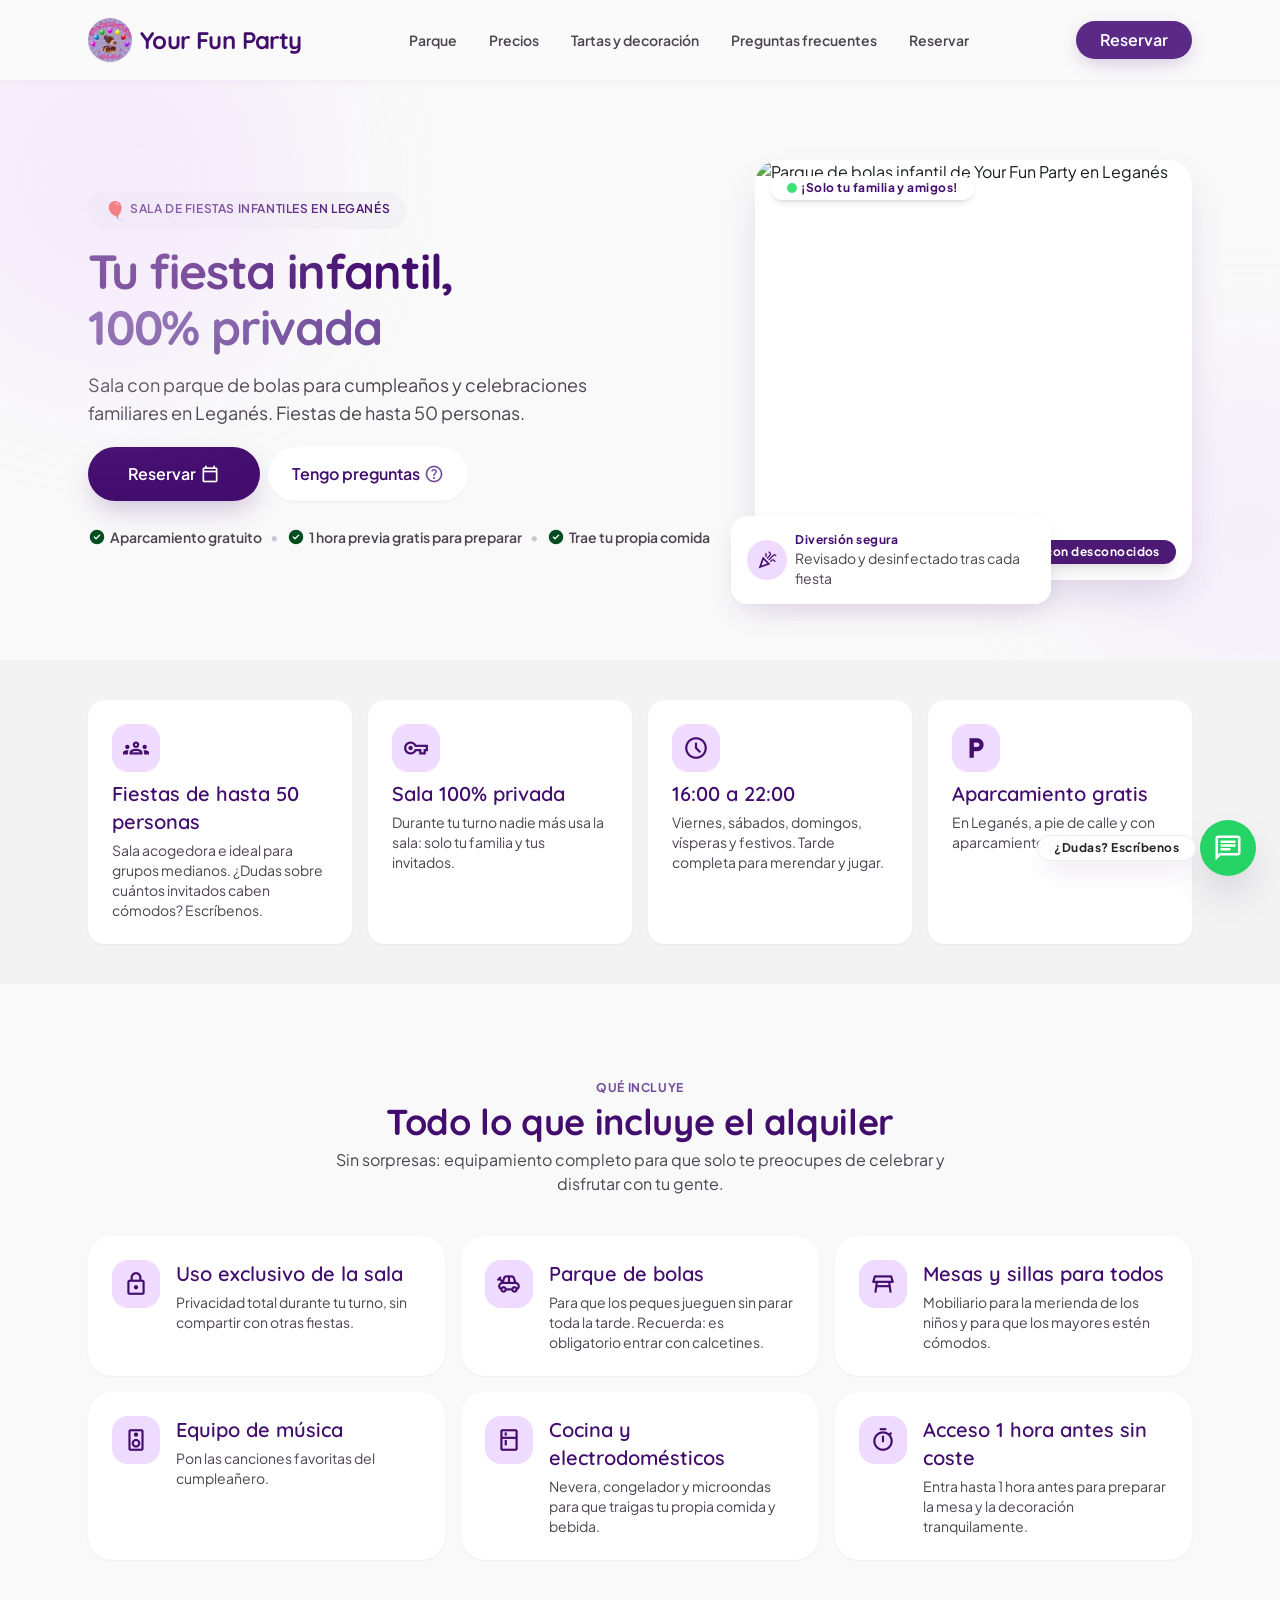
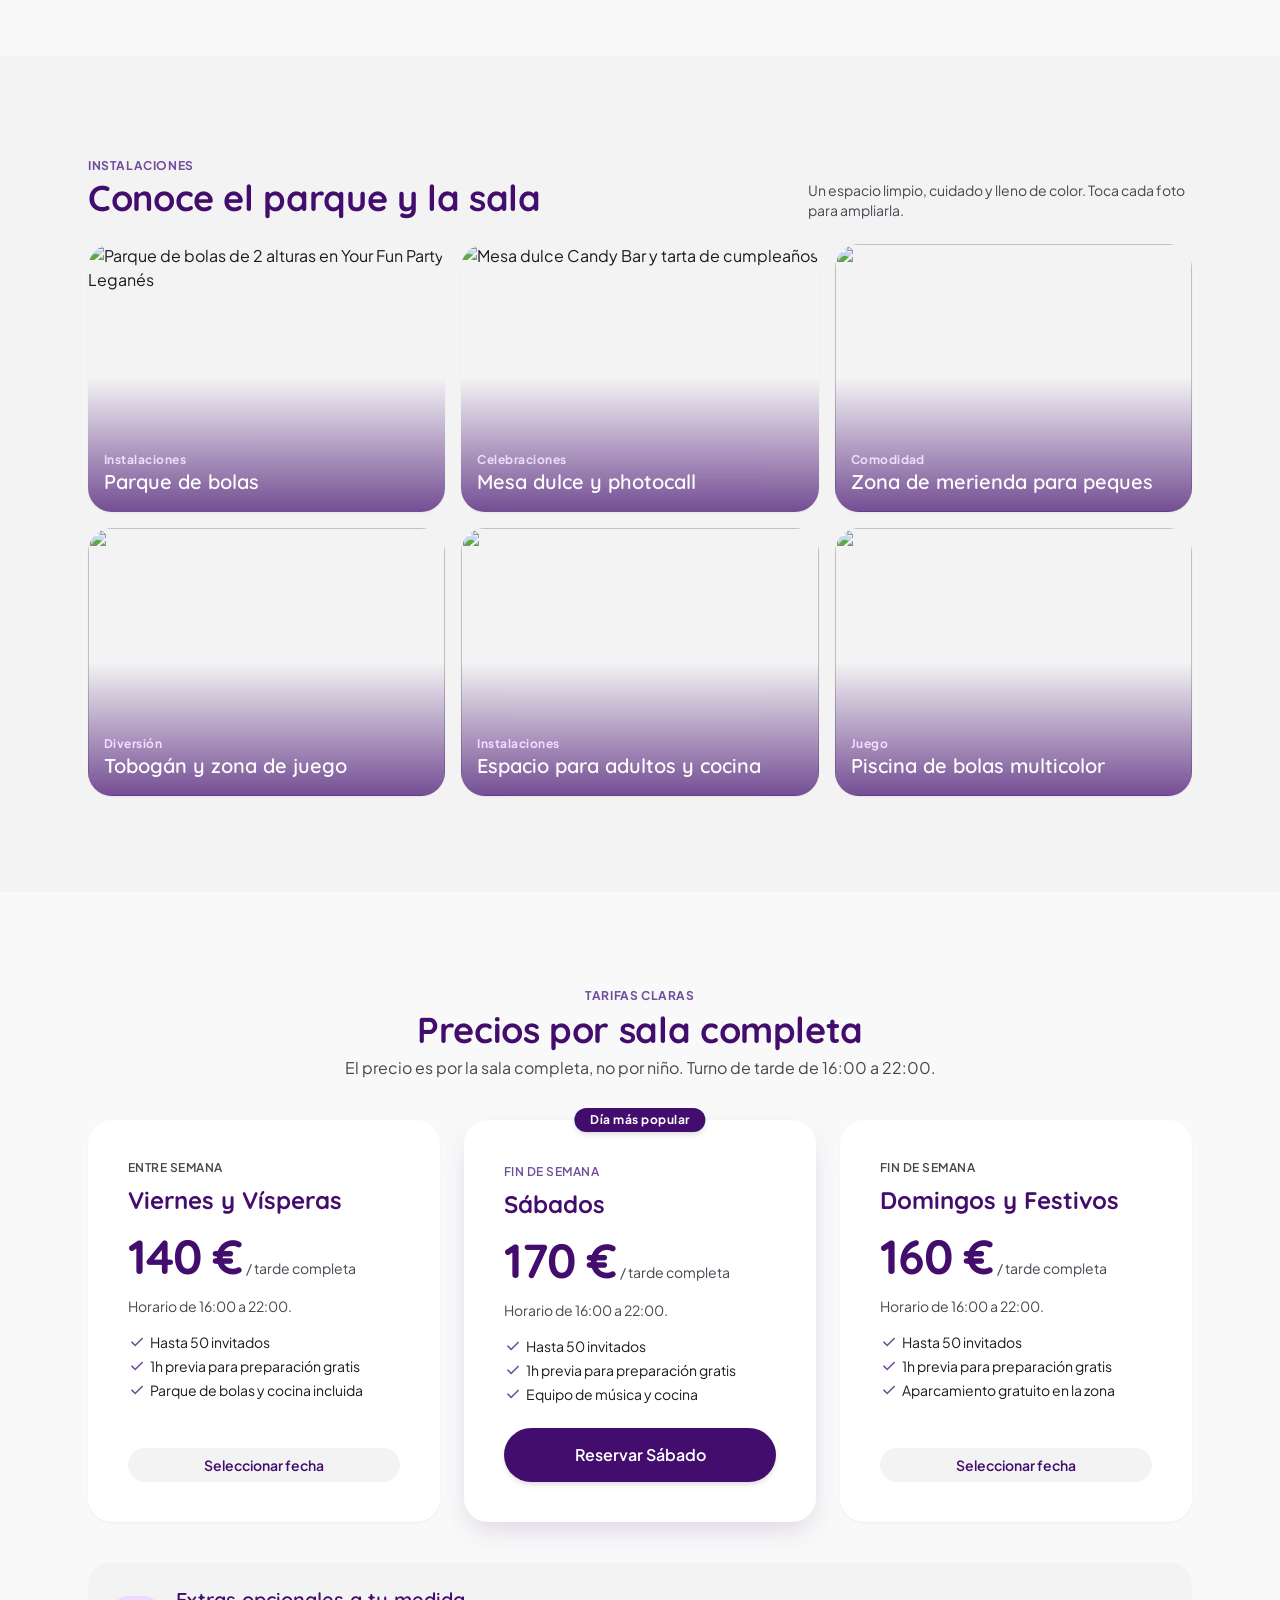
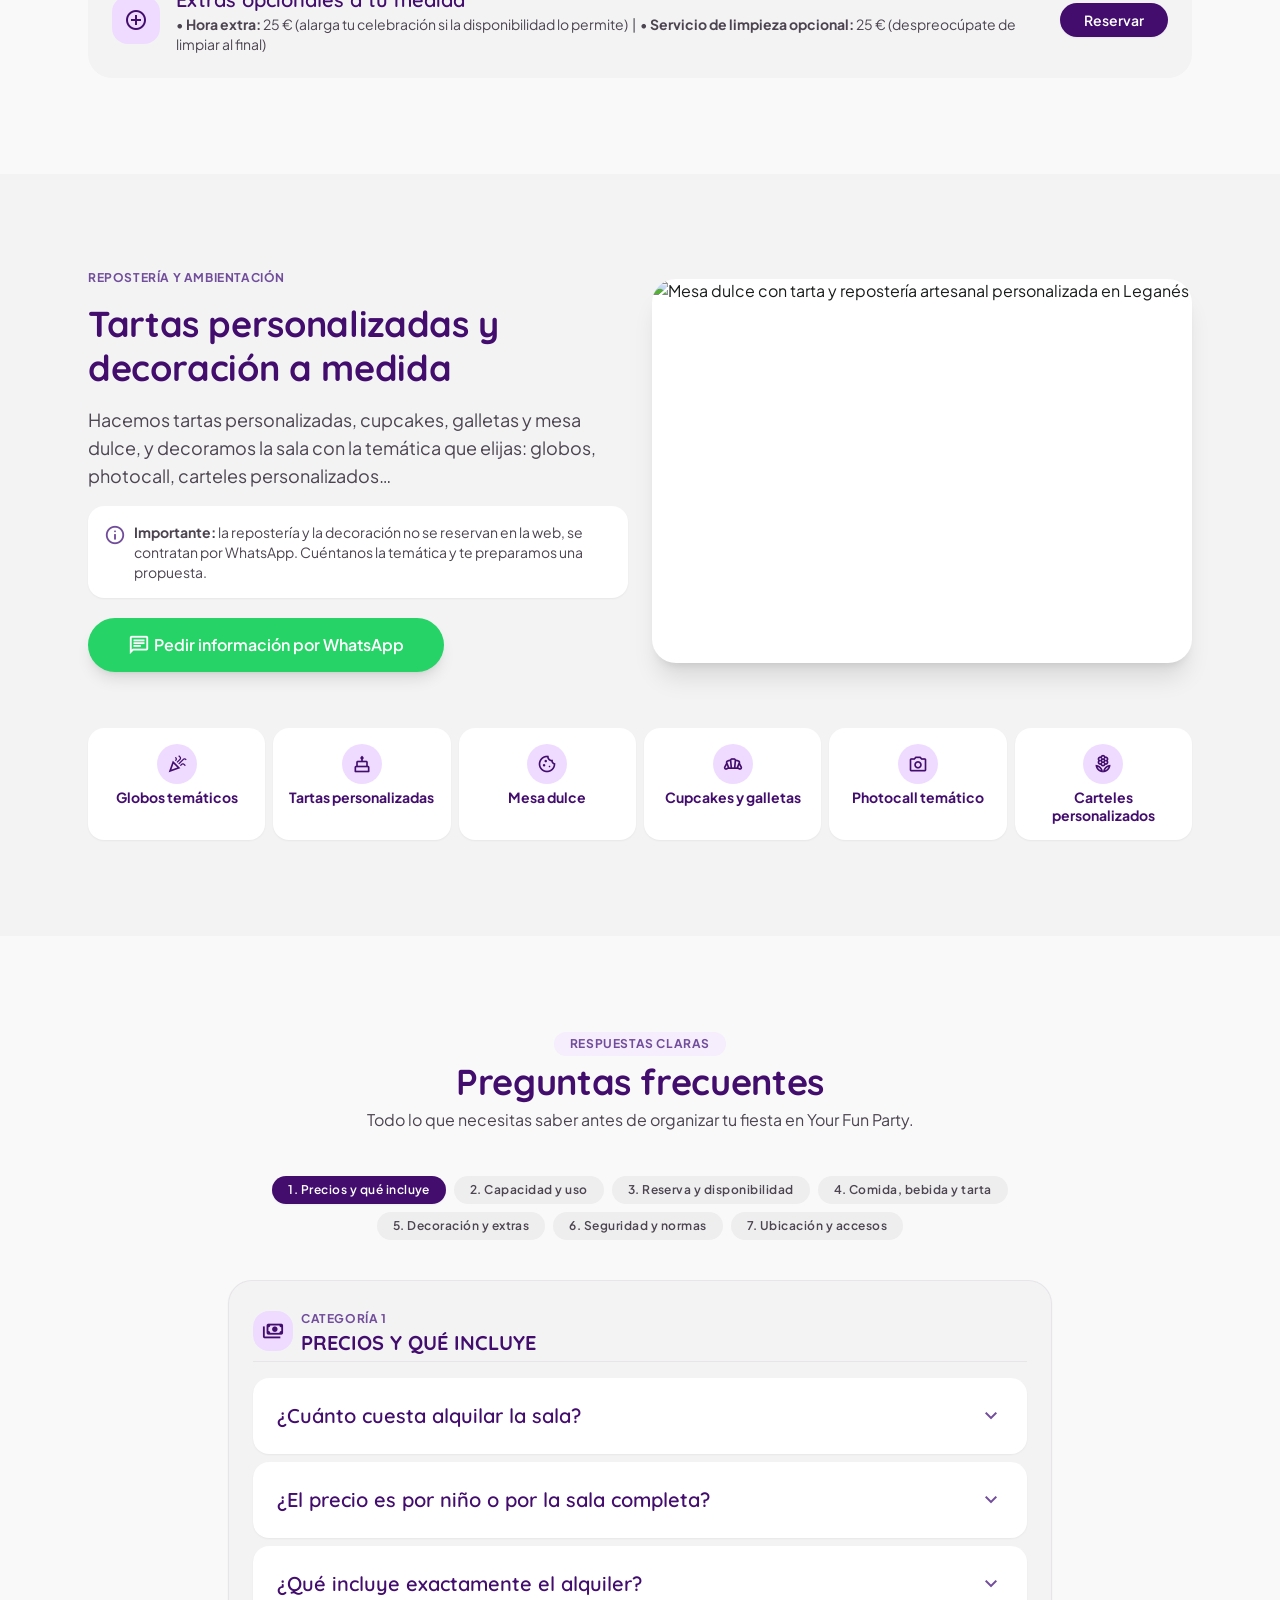
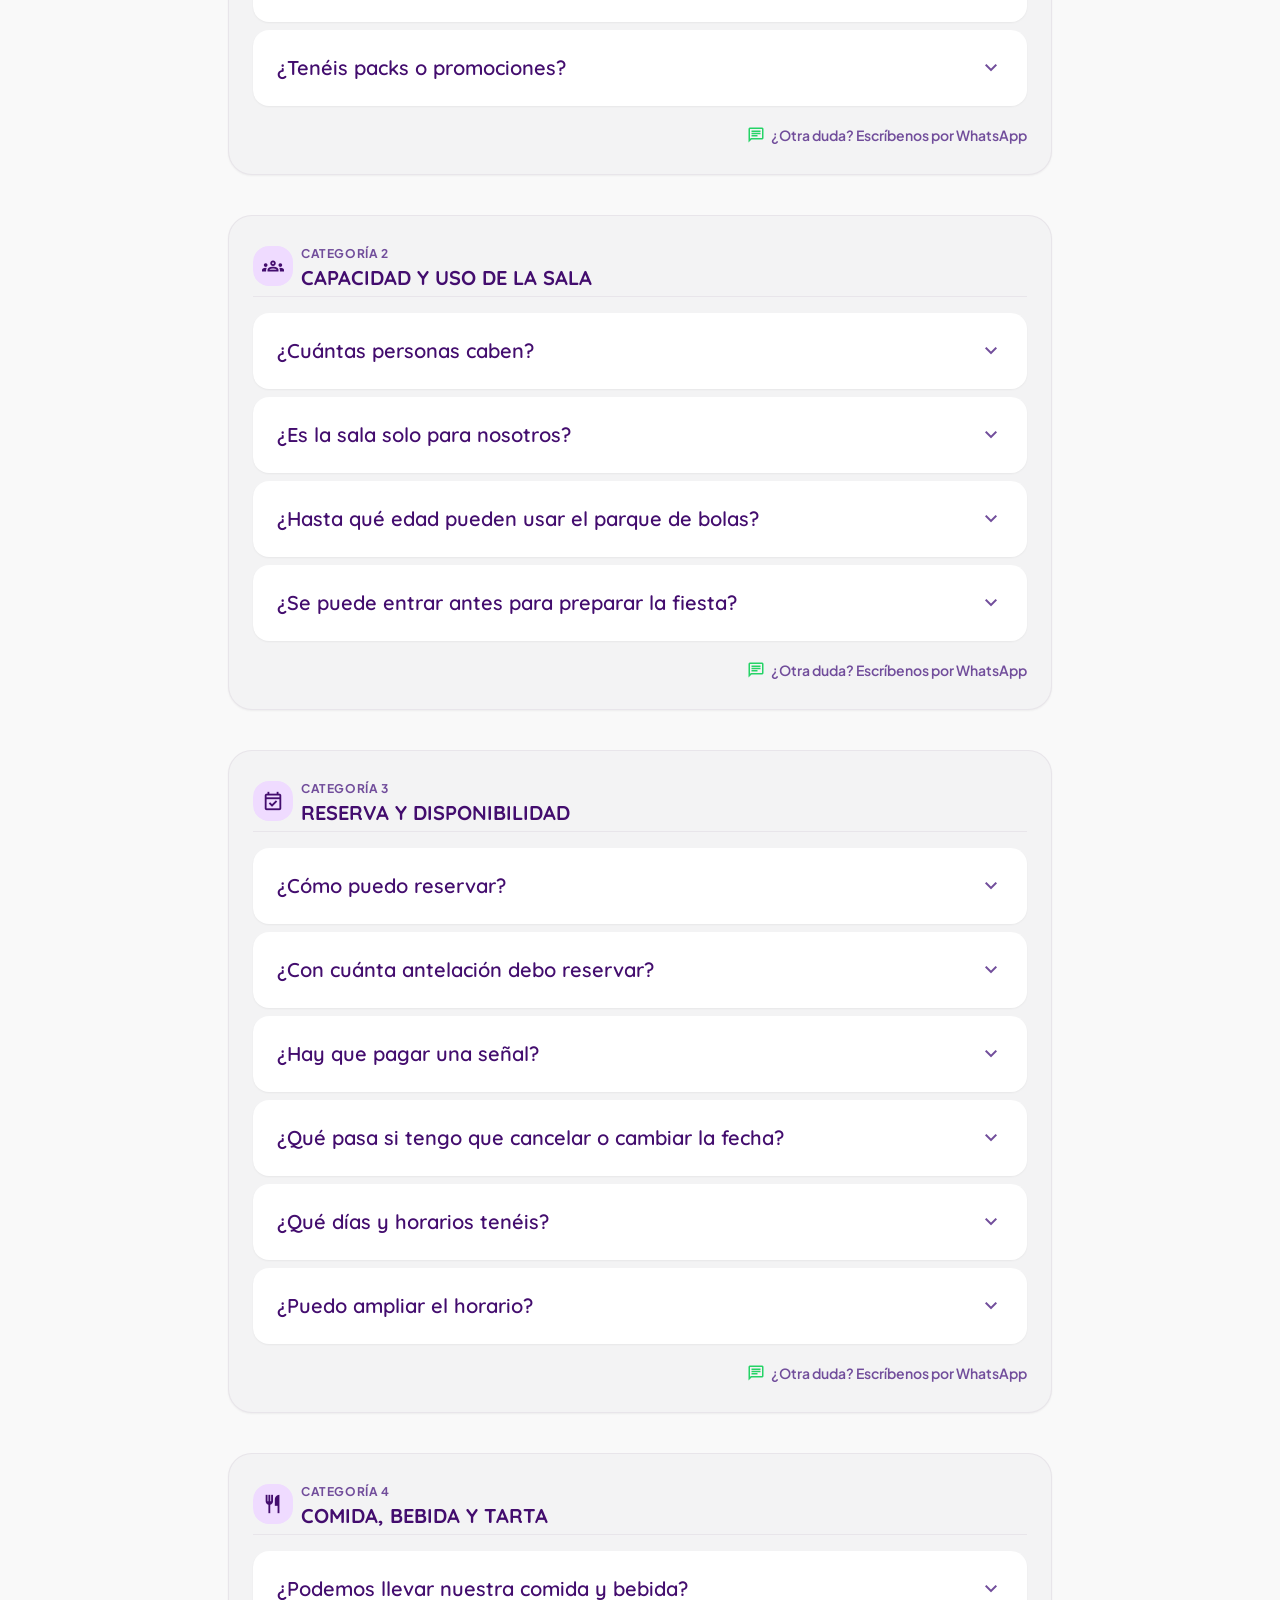
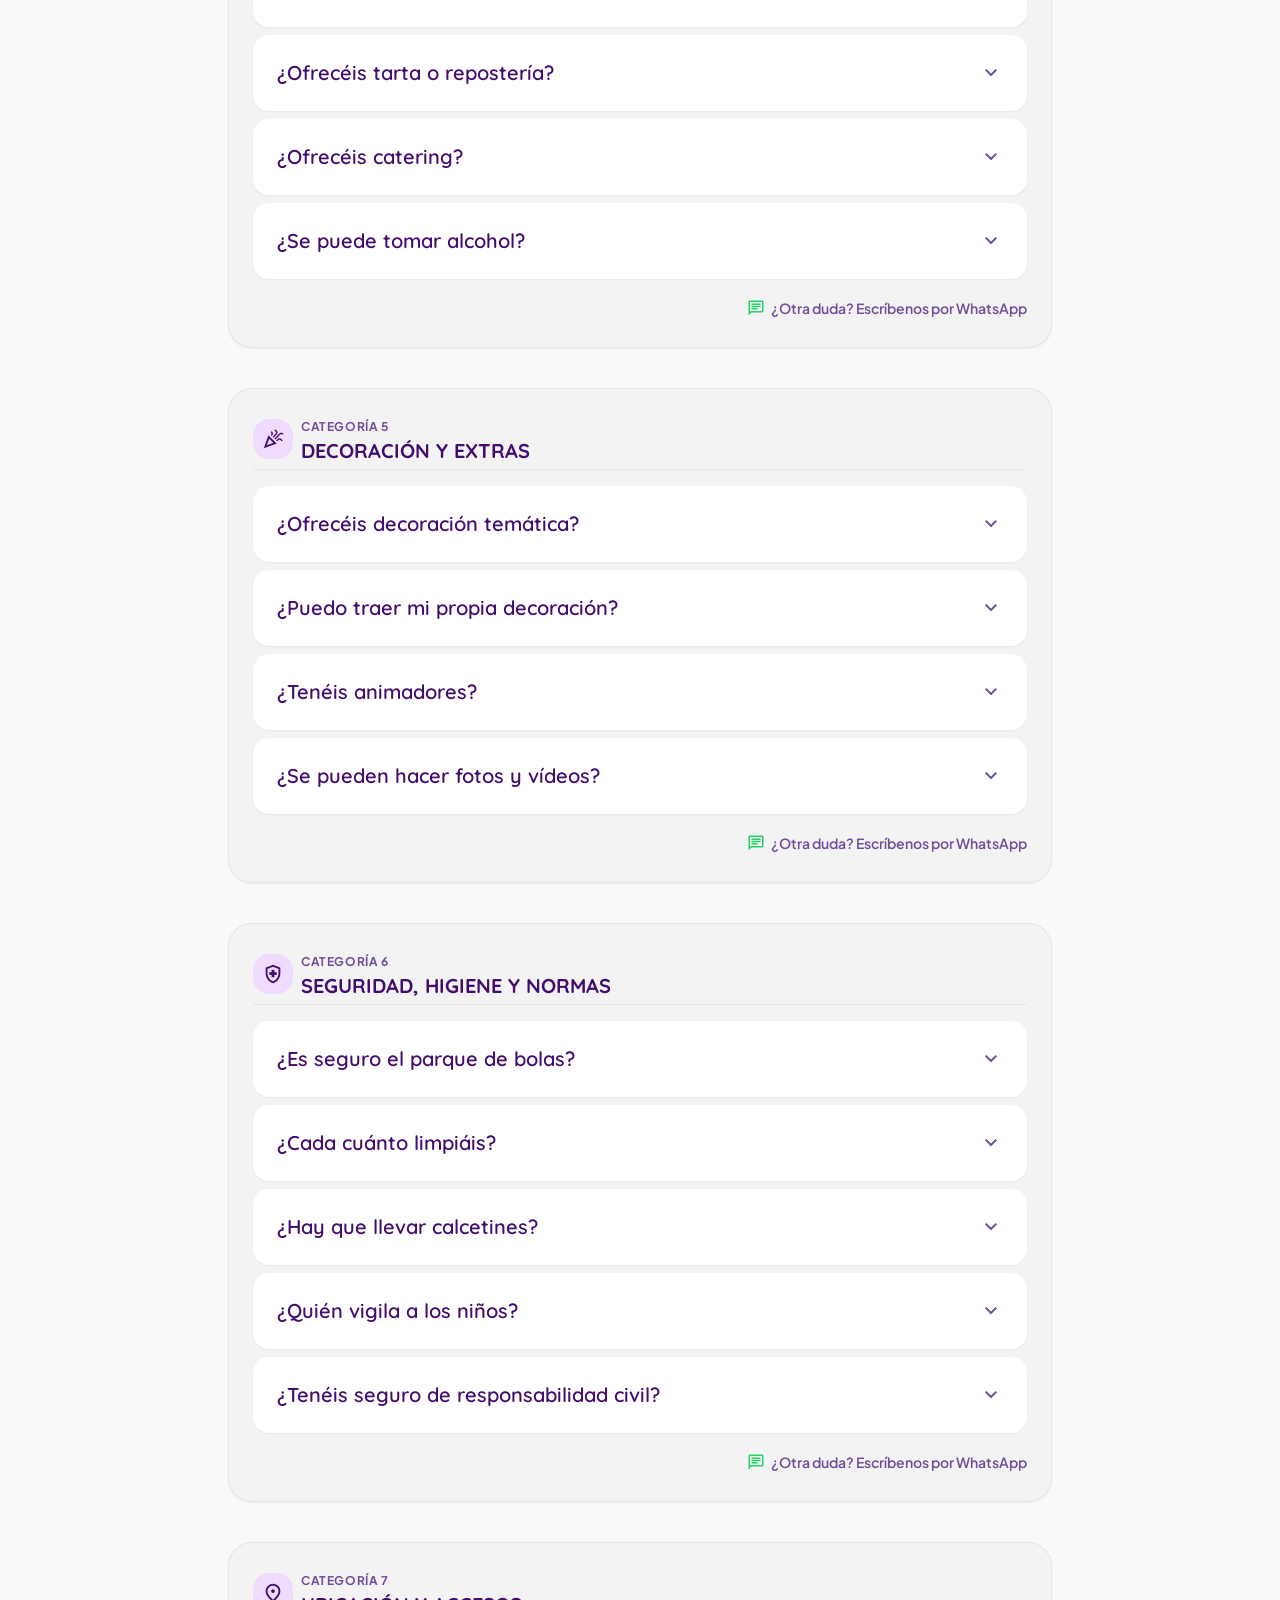
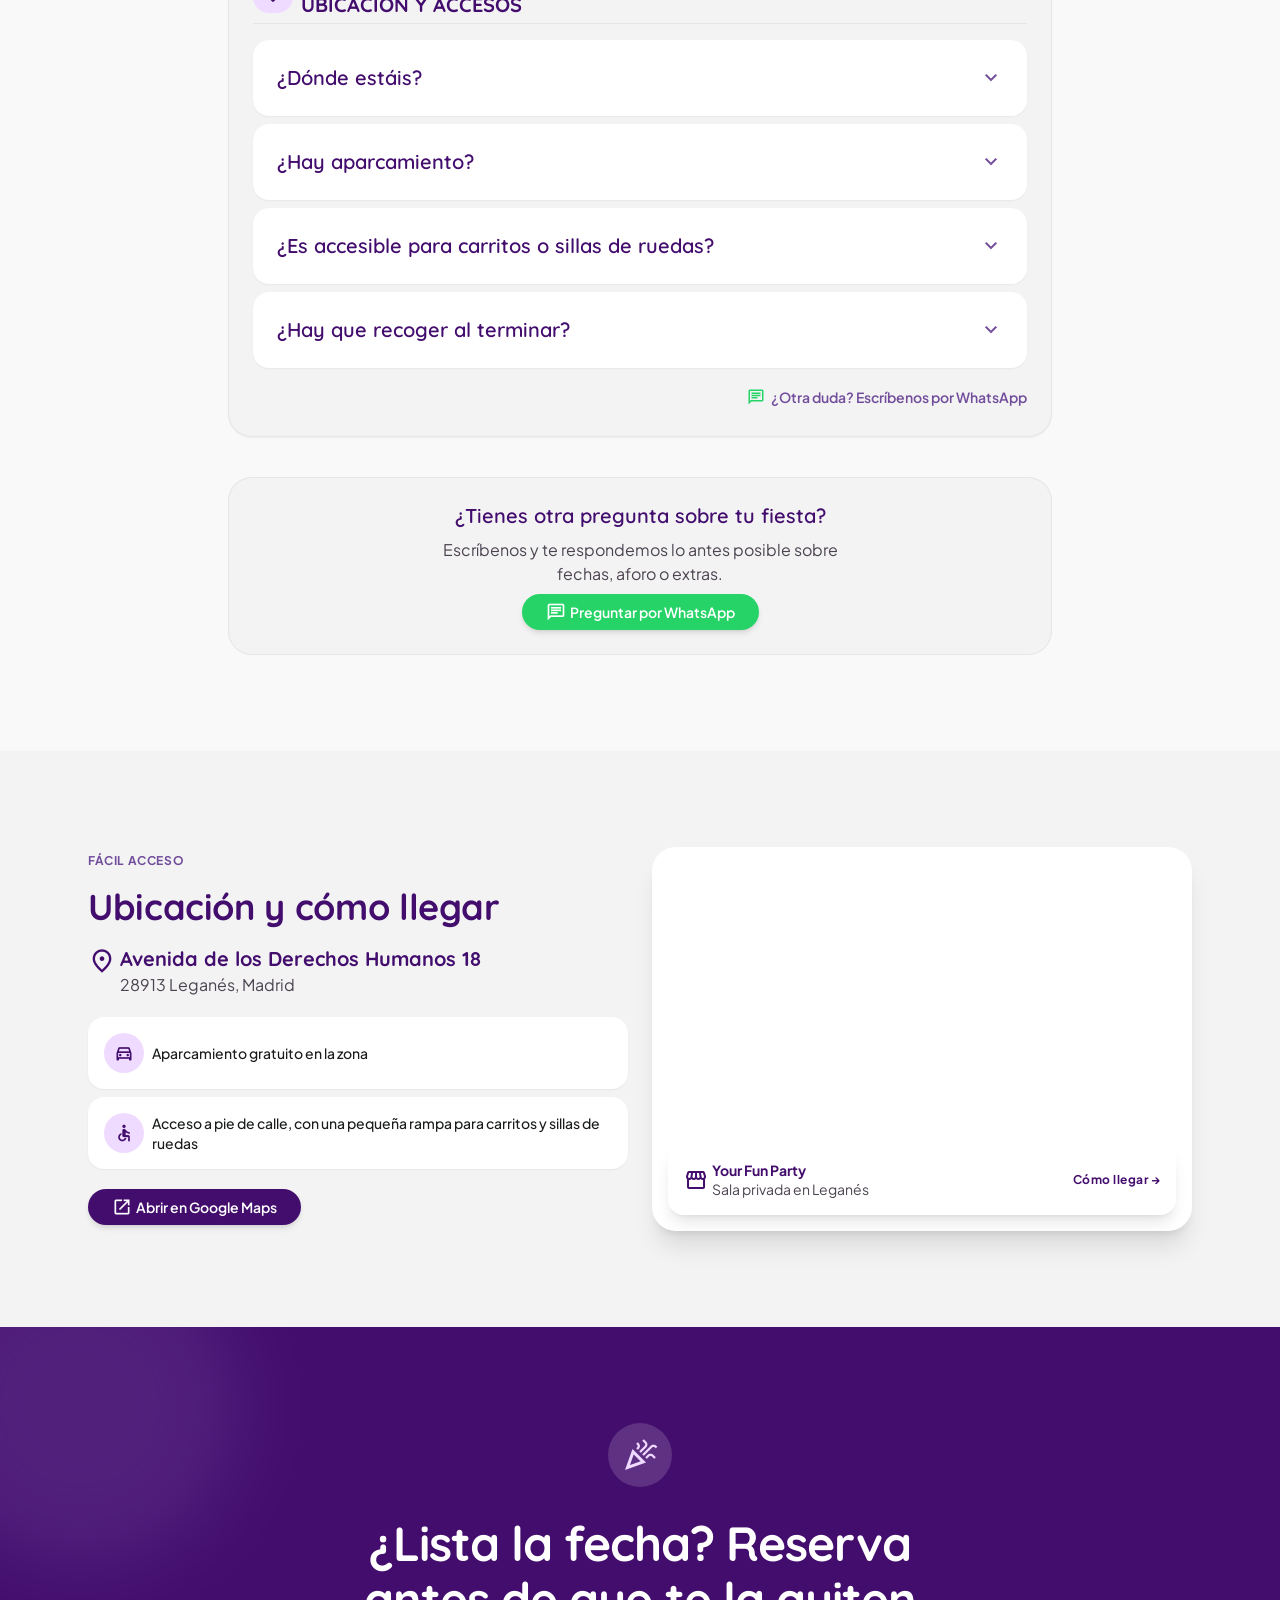
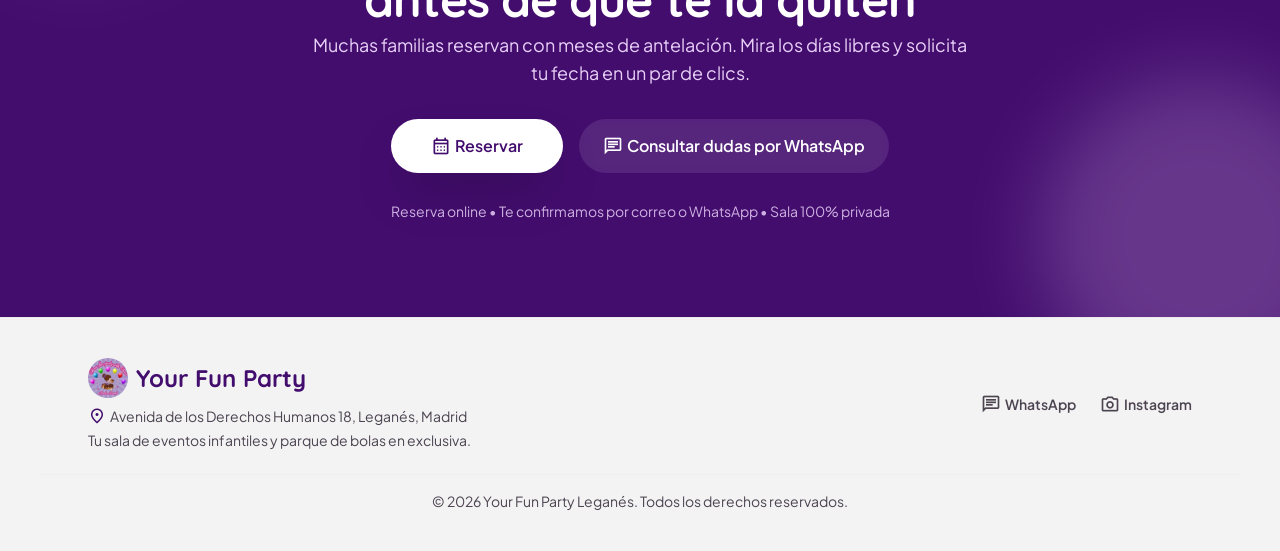
==== index.html @ 8c7071d2 "Add files via upload" ====
<!DOCTYPE html><html class="scroll-smooth" lang="es" style=""><head><meta charset="utf-8"><meta content="width=device-width, initial-scale=1.0" name="viewport"><meta name="description" content="Sala privada con parque de bolas para cumpleaños y celebraciones infantiles en Leganés. Hasta 50 personas. Reserva online."><meta property="og:title" content="Your Fun Party · Fiestas infantiles privadas en Leganés"><meta property="og:description" content="Sala con parque de bolas 100% privada para cumpleaños y celebraciones familiares. Reserva online."><meta name="theme-color" content="#430d6e"><link rel="icon" href="img/logo.jpg"><title>Your Fun Party - Sala de Fiestas y Parque de Bolas en Leganés</title><link href="https://fonts.googleapis.com" rel="preconnect"><link crossorigin="" href="https://fonts.gstatic.com" rel="preconnect"><link href="https://fonts.googleapis.com/css2?family=Plus+Jakarta+Sans:wght@400;600;700&amp;family=Quicksand:wght@600;700&amp;display=swap" rel="stylesheet"><link href="https://fonts.googleapis.com/css2?family=Material+Symbols+Outlined:opsz,wght,FILL,GRAD@20..48,100..700,0..1,-50..200" rel="stylesheet">
<link href="https://fonts.googleapis.com/css2?family=Material+Symbols+Outlined:wght,FILL@100..700,0..1&amp;display=swap" rel="stylesheet"><style>.material-symbols-outlined{font-variation-settings:"FILL" 0,"wght" 400,"GRAD" 0,"opsz" 24;}@layer base{html,body{margin:0;padding:0;}body{overscroll-behavior:none;}main>:first-child{margin-top:0!important;}main>:last-child{margin-bottom:0!important;}}::-webkit-scrollbar{display:none;}</style><link rel="stylesheet" href="styles.css"></head><body class="bg-surface font-body-md text-on-surface antialiased selection:bg-secondary-fixed selection:text-on-secondary-fixed"><header class="fixed top-0 w-full z-50 bg-surface/90 backdrop-blur-xl shadow-[0_1px_8px_rgba(91,42,134,0.06)]"><div class="h-20 max-w-[1200px] mx-auto px-margin-mobile lg:px-margin flex items-center justify-between gap-space-md"><div class="flex items-center gap-space-sm"><img alt="Your Fun Party" class="h-11 w-11 rounded-full object-cover shadow-sm" src="img/logo.jpg"><a class="font-headline-md text-headline-md font-bold text-primary tracking-tight" href="#">Your Fun Party</a></div><nav class="hidden lg:flex items-center gap-space-md" data-active-classes="bg-primary-container text-on-primary font-bold rounded-full py-space-xs px-space-md"><a class="font-label-md text-label-md text-on-surface-variant hover:text-on-surface py-space-xs px-space-sm rounded-full transition-colors" href="#parque">Parque</a><a class="font-label-md text-label-md text-on-surface-variant hover:text-on-surface py-space-xs px-space-sm rounded-full transition-colors" href="#tarifas">Precios</a><a class="font-label-md text-label-md text-on-surface-variant hover:text-on-surface py-space-xs px-space-sm rounded-full transition-colors" href="#decoracion">Tartas y decoración</a><a class="font-label-md text-label-md text-on-surface-variant hover:text-on-surface py-space-xs px-space-sm rounded-full transition-colors" href="#faqs">Preguntas frecuentes</a><a class="font-label-md text-label-md text-on-surface-variant hover:text-on-surface py-space-xs px-space-sm rounded-full transition-colors" href="https://yourfunparty.simplybook.it" target="_blank" rel="noopener">Reservar</a></nav><div class="flex items-center gap-space-sm"><a class="hidden sm:inline-flex items-center justify-center bg-primary-container text-on-primary font-label-lg text-label-lg px-space-lg py-space-sm rounded-full shadow-[0_6px_20px_-4px_rgba(91,42,134,0.3)] hover:scale-[1.02] hover:bg-primary transition-all" href="https://yourfunparty.simplybook.it" target="_blank" rel="noopener">Reservar</a><details class="relative lg:hidden"><summary class="list-none cursor-pointer p-space-xs rounded-full hover:bg-surface-container flex items-center justify-center text-primary"><span class="material-symbols-outlined text-[28px]">menu</span></summary><div class="absolute right-0 top-12 w-64 bg-surface-container-lowest rounded-xl shadow-[0_12px_28px_-6px_rgba(91,42,134,0.16)] p-space-md flex flex-col gap-space-sm border border-outline-variant/30"><a class="font-label-md text-label-md text-on-surface-variant hover:text-primary py-space-xs px-space-sm rounded-lg hover:bg-surface-container-low transition-colors" href="#parque">Parque</a><a class="font-label-md text-label-md text-on-surface-variant hover:text-primary py-space-xs px-space-sm rounded-lg hover:bg-surface-container-low transition-colors" href="#tarifas">Precios</a><a class="font-label-md text-label-md text-on-surface-variant hover:text-primary py-space-xs px-space-sm rounded-lg hover:bg-surface-container-low transition-colors" href="#decoracion">Tartas y decoración</a><a class="font-label-md text-label-md text-on-surface-variant hover:text-primary py-space-xs px-space-sm rounded-lg hover:bg-surface-container-low transition-colors" href="#faqs">Preguntas frecuentes</a><a class="font-label-md text-label-md text-on-surface-variant hover:text-primary py-space-xs px-space-sm rounded-lg hover:bg-surface-container-low transition-colors" href="https://yourfunparty.simplybook.it" target="_blank" rel="noopener">Reservar</a><div class="pt-space-xs border-t border-outline-variant/20"><a class="flex items-center justify-center w-full bg-primary-container text-on-primary font-label-md text-label-md py-space-sm rounded-full shadow-sm" href="https://yourfunparty.simplybook.it" target="_blank" rel="noopener">Reservar Ahora</a></div></div></details></div></div></header><main class="w-full pt-20 bg-surface pb-24 md:pb-0"><div class="flex flex-col w-full">
<!-- HERO SECTION -->
<section class="relative overflow-hidden bg-surface py-space-xl lg:py-20">
<!-- Ambient celebratory blur glows -->
<div class="absolute -top-24 -left-20 w-96 h-96 rounded-full bg-primary-fixed opacity-40 blur-3xl pointer-events-none"></div>
<div class="absolute top-1/2 -right-32 w-80 h-80 rounded-full bg-secondary-fixed opacity-30 blur-3xl pointer-events-none"></div>
<div class="max-w-[1200px] mx-auto px-margin-mobile lg:px-margin">
<div class="grid grid-cols-1 lg:grid-cols-12 gap-space-lg lg:gap-space-xl items-center">
<!-- Left Column: Copy & Actions -->
<div class="lg:col-span-7 flex flex-col items-start gap-space-md">
<!-- Fun Badge -->
<div class="inline-flex items-center gap-space-xs bg-surface-container-low px-space-md py-space-xs rounded-full shadow-sm text-primary">
<span class="text-[18px]">🎈</span>
<span class="font-label-sm text-label-sm uppercase tracking-wider font-semibold">Sala de fiestas infantiles en Leganés</span>
</div>
<!-- Main Title -->
<h1 class="font-headline-xl text-headline-xl text-primary font-bold tracking-tight text-balance">
            Tu fiesta infantil, <span class="text-secondary">100% privada</span>
</h1>
<!-- Subtitle -->
<p class="font-body-lg text-body-lg text-on-surface-variant max-w-xl">
            Sala con parque de bolas para cumpleaños y celebraciones familiares en Leganés. Fiestas de hasta 50 personas.</p>
<!-- CTAs -->
<div class="flex flex-wrap items-center gap-space-sm w-full pt-space-xs">
<a class="inline-flex items-center justify-center gap-space-xs bg-primary text-on-primary font-label-lg text-label-lg px-space-xl py-space-md rounded-full shadow-[0_12px_28px_-6px_rgba(91,42,134,0.3)] hover:scale-[1.02] hover:bg-primary-container transition-all" href="https://yourfunparty.simplybook.it" rel="noopener noreferrer" target="_blank">
<span >Reservar</span>
<span class="material-symbols-outlined text-[20px]">calendar_today</span>
</a>
<a class="inline-flex items-center justify-center gap-space-xs bg-surface-container-lowest text-primary font-label-lg text-label-lg px-space-lg py-space-md rounded-full shadow-sm hover:bg-surface-container-low transition-all" href="#faqs">
<span >Tengo preguntas</span>
<span class="material-symbols-outlined text-[20px] text-secondary">help_outline</span>
</a>
</div>
<!-- Reassurance pill tags -->
<div class="flex flex-wrap items-center gap-space-sm pt-space-sm">
<span class="inline-flex items-center gap-1 font-label-md text-label-md text-on-surface-variant">
<span class="material-symbols-outlined text-tertiary-container text-[18px]" style="font-variation-settings: 'FILL' 1;">check_circle</span>
              Aparcamiento gratuito
            </span>
<span class="text-outline-variant">•</span>
<span class="inline-flex items-center gap-1 font-label-md text-label-md text-on-surface-variant">
<span class="material-symbols-outlined text-tertiary-container text-[18px]" style="font-variation-settings: 'FILL' 1;">check_circle</span>
              1 hora previa gratis para preparar
            </span>
<span class="text-outline-variant">•</span>
<span class="inline-flex items-center gap-1 font-label-md text-label-md text-on-surface-variant">
<span class="material-symbols-outlined text-tertiary-container text-[18px]" style="font-variation-settings: 'FILL' 1;">check_circle</span>
              Trae tu propia comida
            </span>
</div>
</div>
<!-- Right Column: Visual Showcase -->
<div class="lg:col-span-5 relative">
<div class="relative rounded-3xl overflow-hidden shadow-[0_20px_40px_-8px_rgba(91,42,134,0.18)] bg-surface-container-lowest">
<img alt="Parque de bolas infantil de Your Fun Party en Leganés" class="w-full h-[360px] sm:h-[420px] object-cover hover:scale-105 transition-transform duration-500" src="https://lh3.googleusercontent.com/aida-public/[base64]">
<!-- Overlay Badges -->
<div class="absolute top-4 left-4 bg-surface-container-lowest/90 backdrop-blur-md px-space-md py-space-xs rounded-full shadow-md flex items-center gap-space-xs">
<span class="w-2.5 h-2.5 rounded-full bg-tertiary-fixed-dim"></span>
<span class="font-label-sm text-label-sm font-bold text-primary">¡Solo tu familia y amigos!</span>
</div>
<div class="absolute bottom-4 right-4 bg-primary/95 text-on-primary px-space-md py-space-xs rounded-full shadow-lg font-label-sm text-label-sm flex items-center gap-1">
<span class="material-symbols-outlined text-[16px]">lock</span>
              Sin compartir con desconocidos
            </div>
</div>
<!-- Decorative Floating Card -->
<div class="absolute -bottom-6 -left-6 hidden sm:flex items-center gap-space-sm bg-surface-container-lowest p-space-md rounded-2xl shadow-[0_12px_28px_-6px_rgba(91,42,134,0.15)] max-w-xs">
<div class="w-10 h-10 rounded-full bg-secondary-fixed flex items-center justify-center text-primary font-bold shrink-0">
<span class="material-symbols-outlined text-[20px]">celebration</span>
</div>
<div>
<p class="font-label-sm text-label-sm font-bold text-primary">Diversión segura</p>
<p class="font-body-sm text-body-sm text-on-surface-variant">Revisado y desinfectado tras cada fiesta</p>
</div>
</div>
</div>
</div>
</div>
</section>
<!-- QUICK STATS / DATOS RÁPIDOS -->
<section class="py-space-xl bg-surface-container-low">
<div class="max-w-[1200px] mx-auto px-margin-mobile lg:px-margin">
<div class="grid grid-cols-1 sm:grid-cols-2 lg:grid-cols-4 gap-space-md">
<!-- Stat Card 1 -->
<div class="bg-surface-container-lowest p-space-lg rounded-2xl shadow-sm flex flex-col gap-space-xs hover:shadow-md transition-shadow">
<div class="w-12 h-12 rounded-2xl bg-secondary-fixed flex items-center justify-center text-primary mb-space-xs">
<span class="material-symbols-outlined text-[26px]">groups</span>
</div>
<h2 class="font-headline-sm text-headline-sm text-primary">Fiestas de hasta 50 personas</h2>
<p class="font-body-sm text-body-sm text-on-surface-variant">Sala acogedora e ideal para grupos medianos. ¿Dudas sobre cuántos invitados caben cómodos? Escríbenos.</p>
</div>
<!-- Stat Card 2 -->
<div class="bg-surface-container-lowest p-space-lg rounded-2xl shadow-sm flex flex-col gap-space-xs hover:shadow-md transition-shadow">
<div class="w-12 h-12 rounded-2xl bg-secondary-fixed flex items-center justify-center text-primary mb-space-xs">
<span class="material-symbols-outlined text-[26px]">vpn_key</span>
</div>
<h2 class="font-headline-sm text-headline-sm text-primary">Sala 100% privada</h2>
<p class="font-body-sm text-body-sm text-on-surface-variant">Durante tu turno nadie más usa la sala: solo tu familia y tus invitados.</p>
</div>
<!-- Stat Card 3 -->
<div class="bg-surface-container-lowest p-space-lg rounded-2xl shadow-sm flex flex-col gap-space-xs hover:shadow-md transition-shadow">
<div class="w-12 h-12 rounded-2xl bg-secondary-fixed flex items-center justify-center text-primary mb-space-xs">
<span class="material-symbols-outlined text-[26px]">schedule</span>
</div>
<h2 class="font-headline-sm text-headline-sm text-primary">16:00 a 22:00</h2>
<p class="font-body-sm text-body-sm text-on-surface-variant">Viernes, sábados, domingos, vísperas y festivos. Tarde completa para merendar y jugar.</p>
</div>
<!-- Stat Card 4 -->
<div class="bg-surface-container-lowest p-space-lg rounded-2xl shadow-sm flex flex-col gap-space-xs hover:shadow-md transition-shadow">
<div class="w-12 h-12 rounded-2xl bg-secondary-fixed flex items-center justify-center text-primary mb-space-xs">
<span class="material-symbols-outlined text-[26px]">local_parking</span>
</div>
<h2 class="font-headline-sm text-headline-sm text-primary">Aparcamiento gratis</h2>
<p class="font-body-sm text-body-sm text-on-surface-variant">En Leganés, a pie de calle y con aparcamiento gratuito en la zona.</p>
</div>
</div>
</div>
</section>
<!-- WHAT'S INCLUDED / QUÉ INCLUYE EL ALQUILER -->
<section class="py-space-xl lg:py-24 bg-surface">
<div class="max-w-[1200px] mx-auto px-margin-mobile lg:px-margin flex flex-col gap-space-xl">
<!-- Section Header -->
<div class="flex flex-col items-center text-center max-w-2xl mx-auto gap-space-xs">
<span class="font-label-sm text-label-sm uppercase tracking-wider text-secondary font-bold">Qué incluye</span>
<h2 class="font-headline-lg text-headline-lg text-primary font-bold">Todo lo que incluye el alquiler</h2>
<p class="font-body-md text-body-md text-on-surface-variant">Sin sorpresas: equipamiento completo para que solo te preocupes de celebrar y disfrutar con tu gente.</p>
</div>
<!-- Feature Grid -->
<div class="grid grid-cols-1 md:grid-cols-2 lg:grid-cols-3 gap-space-md">
<!-- Item 1 -->
<div class="bg-surface-container-lowest p-space-lg rounded-3xl shadow-sm flex items-start gap-space-md">
<div class="w-12 h-12 rounded-2xl bg-secondary-fixed flex items-center justify-center text-primary shrink-0">
<span class="material-symbols-outlined text-[26px]">lock</span>
</div>
<div class="flex flex-col gap-1">
<h3 class="font-headline-sm text-headline-sm text-primary font-semibold">Uso exclusivo de la sala</h3>
<p class="font-body-sm text-body-sm text-on-surface-variant">Privacidad total durante tu turno, sin compartir con otras fiestas.</p>
</div>
</div>
<!-- Item 2 -->
<div class="bg-surface-container-lowest p-space-lg rounded-3xl shadow-sm flex items-start gap-space-md">
<div class="w-12 h-12 rounded-2xl bg-secondary-fixed flex items-center justify-center text-primary shrink-0">
<span class="material-symbols-outlined text-[26px]">toys</span>
</div>
<div class="flex flex-col gap-1">
<h3 class="font-headline-sm text-headline-sm text-primary font-semibold">Parque de bolas</h3>
<p class="font-body-sm text-body-sm text-on-surface-variant">Para que los peques jueguen sin parar toda la tarde. Recuerda: es obligatorio entrar con calcetines.</p>
</div>
</div>
<!-- Item 3 -->
<div class="bg-surface-container-lowest p-space-lg rounded-3xl shadow-sm flex items-start gap-space-md">
<div class="w-12 h-12 rounded-2xl bg-secondary-fixed flex items-center justify-center text-primary shrink-0">
<span class="material-symbols-outlined text-[26px]">table_restaurant</span>
</div>
<div class="flex flex-col gap-1">
<h3 class="font-headline-sm text-headline-sm text-primary font-semibold">Mesas y sillas para todos</h3>
<p class="font-body-sm text-body-sm text-on-surface-variant">Mobiliario para la merienda de los niños y para que los mayores estén cómodos.</p>
</div>
</div>
<!-- Item 4 -->
<div class="bg-surface-container-lowest p-space-lg rounded-3xl shadow-sm flex items-start gap-space-md">
<div class="w-12 h-12 rounded-2xl bg-secondary-fixed flex items-center justify-center text-primary shrink-0">
<span class="material-symbols-outlined text-[26px]">speaker</span>
</div>
<div class="flex flex-col gap-1">
<h3 class="font-headline-sm text-headline-sm text-primary font-semibold">Equipo de música</h3>
<p class="font-body-sm text-body-sm text-on-surface-variant">Pon las canciones favoritas del cumpleañero.</p>
</div>
</div>
<!-- Item 5 -->
<div class="bg-surface-container-lowest p-space-lg rounded-3xl shadow-sm flex items-start gap-space-md">
<div class="w-12 h-12 rounded-2xl bg-secondary-fixed flex items-center justify-center text-primary shrink-0">
<span class="material-symbols-outlined text-[26px]">kitchen</span>
</div>
<div class="flex flex-col gap-1">
<h3 class="font-headline-sm text-headline-sm text-primary font-semibold">Cocina y electrodomésticos</h3>
<p class="font-body-sm text-body-sm text-on-surface-variant">Nevera, congelador y microondas para que traigas tu propia comida y bebida.</p>
</div>
</div>
<!-- Item 6 -->
<div class="bg-surface-container-lowest p-space-lg rounded-3xl shadow-sm flex items-start gap-space-md">
<div class="w-12 h-12 rounded-2xl bg-secondary-fixed flex items-center justify-center text-primary shrink-0">
<span class="material-symbols-outlined text-[26px]">timer</span>
</div>
<div class="flex flex-col gap-1">
<h3 class="font-headline-sm text-headline-sm text-primary font-semibold">Acceso 1 hora antes sin coste</h3>
<p class="font-body-sm text-body-sm text-on-surface-variant">Entra hasta 1 hora antes para preparar la mesa y la decoración tranquilamente.</p>
</div>
</div>
</div>
</div>
</section>
<!-- GALLERY SECTION / CONOCE EL PARQUE -->
<section class="py-space-xl lg:py-24 bg-surface-container-low scroll-mt-20" id="parque">
<div class="max-w-[1200px] mx-auto px-margin-mobile lg:px-margin flex flex-col gap-space-lg">
<div class="flex flex-col sm:flex-row sm:items-end justify-between gap-space-md">
<div>
<span class="font-label-sm text-label-sm uppercase tracking-wider text-secondary font-bold">Instalaciones</span>
<h2 class="font-headline-lg text-headline-lg text-primary font-bold">Conoce el parque y la sala</h2>
</div>
<p class="font-body-sm text-body-sm text-on-surface-variant max-w-sm">
          Un espacio limpio, cuidado y lleno de color. Toca cada foto para ampliarla.
        </p>
</div>
<!-- 6-Photo Grid -->
<div class="grid grid-cols-1 sm:grid-cols-2 lg:grid-cols-3 gap-space-md">
<!-- Photo 1 -->
<button class="group relative rounded-3xl overflow-hidden shadow-sm aspect-[4/3] text-left w-full cursor-zoom-in" data-desc="Diversión asegurada para los peques" data-title="Parque de bolas" onclick="openPhotoModal(this)" type="button">
<img alt="Parque de bolas de 2 alturas en Your Fun Party Leganés" class="w-full h-full object-cover group-hover:scale-105 transition-transform duration-300" src="https://lh3.googleusercontent.com/aida-public/[base64]">
<div class="absolute inset-0 bg-gradient-to-t from-primary/80 via-transparent opacity-90 group-hover:opacity-95 transition-opacity flex flex-col justify-end p-space-md">
<span class="font-label-sm text-label-sm text-secondary-fixed">Instalaciones</span>
<span class="font-headline-sm text-headline-sm text-on-primary font-semibold">Parque de bolas</span>
</div>
</button>
<!-- Photo 2 -->
<button class="group relative rounded-3xl overflow-hidden shadow-sm aspect-[4/3] text-left w-full cursor-zoom-in" data-desc="Espacio para colocar la mesa dulce y el photocall" data-title="Mesa dulce y photocall" onclick="openPhotoModal(this)" type="button">
<img alt="Mesa dulce Candy Bar y tarta de cumpleaños" class="w-full h-full object-cover group-hover:scale-105 transition-transform duration-300" src="https://lh3.googleusercontent.com/aida-public/[base64]">
<div class="absolute inset-0 bg-gradient-to-t from-primary/80 via-transparent opacity-90 group-hover:opacity-95 transition-opacity flex flex-col justify-end p-space-md">
<span class="font-label-sm text-label-sm text-secondary-fixed">Celebraciones</span>
<span class="font-headline-sm text-headline-sm text-on-primary font-semibold">Mesa dulce y photocall</span>
</div>
</button>
<!-- Photo 3 -->
<button class="group relative rounded-3xl overflow-hidden shadow-sm aspect-[4/3] text-left w-full cursor-zoom-in" data-desc="Mesas y sillas para la merienda" data-title="Zona de merienda para peques" onclick="openPhotoModal(this)" type="button">
<img class="w-full h-full object-cover group-hover:scale-105 transition-transform duration-300" data-alt="Children sized colorful tables and chairs neatly arranged for a birthday party snack time inside a clean Spanish playroom venue, with soft lighting and lavender wall accents" src="https://lh3.googleusercontent.com/aida-public/[base64]">
<div class="absolute inset-0 bg-gradient-to-t from-primary/80 via-transparent opacity-90 group-hover:opacity-95 transition-opacity flex flex-col justify-end p-space-md">
<span class="font-label-sm text-label-sm text-secondary-fixed">Comodidad</span>
<span class="font-headline-sm text-headline-sm text-on-primary font-semibold">Zona de merienda para peques</span>
</div>
</button>
<!-- Photo 4 -->
<button class="group relative rounded-3xl overflow-hidden shadow-sm aspect-[4/3] text-left w-full cursor-zoom-in" data-desc="Diversión segura para toda la tarde" data-title="Tobogán y zona de juego" onclick="openPhotoModal(this)" type="button">
<img class="w-full h-full object-cover group-hover:scale-105 transition-transform duration-300" data-alt="Close up of a vibrant indoor soft play slide spiraling into an ocean of pastel plastic balls, completely child proofed with foam protectors in a Leganes party room" src="https://lh3.googleusercontent.com/aida-public/[base64]">
<div class="absolute inset-0 bg-gradient-to-t from-primary/80 via-transparent opacity-90 group-hover:opacity-95 transition-opacity flex flex-col justify-end p-space-md">
<span class="font-label-sm text-label-sm text-secondary-fixed">Diversión</span>
<span class="font-headline-sm text-headline-sm text-on-primary font-semibold">Tobogán y zona de juego</span>
</div>
</button>
<!-- Photo 5 -->
<button class="group relative rounded-3xl overflow-hidden shadow-sm aspect-[4/3] text-left w-full cursor-zoom-in" data-desc="Nevera, congelador, microondas y mesas para los mayores" data-title="Espacio de adultos y cocina" onclick="openPhotoModal(this)" type="button">
<img class="w-full h-full object-cover group-hover:scale-105 transition-transform duration-300" data-alt="Modern clean open kitchen counter with refrigerator and microwave next to comfortable dining tables for parents and adult family guests at private kids venue" src="https://lh3.googleusercontent.com/aida-public/[base64]">
<div class="absolute inset-0 bg-gradient-to-t from-primary/80 via-transparent opacity-90 group-hover:opacity-95 transition-opacity flex flex-col justify-end p-space-md">
<span class="font-label-sm text-label-sm text-secondary-fixed">Instalaciones</span>
<span class="font-headline-sm text-headline-sm text-on-primary font-semibold">Espacio para adultos y cocina</span>
</div>
</button>
<!-- Photo 6 -->
<button class="group relative rounded-3xl overflow-hidden shadow-sm aspect-[4/3] text-left w-full cursor-zoom-in" data-desc="Limpiamos y desinfectamos la sala después de cada fiesta" data-title="Piscina de bolas multicolor" onclick="openPhotoModal(this)" type="button">
<img class="w-full h-full object-cover group-hover:scale-105 transition-transform duration-300" data-alt="Overhead eye level shot of thousands of clean sanitized colorful plastic balls in a ball pit with soft purple and turquoise accents at an indoor playground in Madrid" src="https://lh3.googleusercontent.com/aida-public/[base64]">
<div class="absolute inset-0 bg-gradient-to-t from-primary/80 via-transparent opacity-90 group-hover:opacity-95 transition-opacity flex flex-col justify-end p-space-md">
<span class="font-label-sm text-label-sm text-secondary-fixed">Juego</span>
<span class="font-headline-sm text-headline-sm text-on-primary font-semibold">Piscina de bolas multicolor</span>
</div>
</button>
</div>
</div>
</section>
<!-- Photo Modal Visor (Vanilla JS) -->
<div class="fixed inset-0 z-50 bg-primary/80 backdrop-blur-md items-center justify-center p-4 hidden" id="photoModal">
<div class="bg-surface-container-lowest rounded-3xl max-w-2xl w-full overflow-hidden shadow-2xl relative flex flex-col">
<button class="absolute top-4 right-4 z-10 w-10 h-10 rounded-full bg-surface-container-low text-primary flex items-center justify-center hover:bg-surface-container transition-colors" onclick="closePhotoModal()" type="button">
<span class="material-symbols-outlined text-[24px]">close</span>
</button>
<div class="w-full aspect-[16/10] bg-surface-container-high overflow-hidden">
<img alt="Detalle de la sala" class="w-full h-full object-cover" id="modalImg" src="https://lh3.googleusercontent.com/aida-public/[base64]">
</div>
<div class="p-space-lg flex flex-col gap-1">
<h3 class="font-headline-sm text-headline-sm text-primary font-bold" id="modalTitle">Zona de merienda para peques</h3>
<p class="font-body-md text-body-md text-on-surface-variant" id="modalDesc">Mobiliario a la altura infantil con suelo seguro</p>
</div>
</div>
</div>
<!-- PRICING SECTION / PRECIOS TRANSPARENTES -->
<section class="py-space-xl lg:py-24 bg-surface scroll-mt-20" id="tarifas">
<div class="max-w-[1200px] mx-auto px-margin-mobile lg:px-margin flex flex-col gap-space-xl">
<div class="flex flex-col items-center text-center max-w-2xl mx-auto gap-space-xs">
<span class="font-label-sm text-label-sm uppercase tracking-wider text-secondary font-bold">Tarifas claras</span>
<h2 class="font-headline-lg text-headline-lg text-primary font-bold">Precios por sala completa</h2>
<p class="font-body-md text-body-md text-on-surface-variant">El precio es por la sala completa, no por niño. Turno de tarde de 16:00 a 22:00.</p>
</div>
<!-- Pricing Cards -->
<div class="grid grid-cols-1 md:grid-cols-3 gap-space-lg items-stretch">
<!-- Viernes y Vísperas -->
<div class="bg-surface-container-lowest p-space-xl rounded-3xl shadow-sm flex flex-col justify-between gap-space-lg">
<div class="flex flex-col gap-space-sm">
<span class="font-label-sm text-label-sm text-on-surface-variant uppercase font-semibold">Entre semana</span>
<h3 class="font-headline-md text-headline-md text-primary font-bold">Viernes y Vísperas</h3>
<div class="flex items-baseline gap-1 my-space-xs">
<span class="font-headline-xl text-headline-xl text-primary font-bold">140 €</span>
<span class="font-body-sm text-body-sm text-on-surface-variant">/ tarde completa</span>
</div>
<p class="font-body-sm text-body-sm text-on-surface-variant">Horario de 16:00 a 22:00.</p>
<ul class="flex flex-col gap-space-xs pt-space-sm text-on-surface">
<li class="flex items-center gap-space-xs font-body-sm text-body-sm">
<span class="material-symbols-outlined text-secondary text-[18px]">check</span>
                Hasta 50 invitados
              </li>
<li class="flex items-center gap-space-xs font-body-sm text-body-sm">
<span class="material-symbols-outlined text-secondary text-[18px]">check</span>
                1h previa para preparación gratis
              </li>
<li class="flex items-center gap-space-xs font-body-sm text-body-sm">
<span class="material-symbols-outlined text-secondary text-[18px]">check</span>
                Parque de bolas y cocina incluida
              </li>
</ul>
</div>
<a class="w-full py-space-sm text-center font-label-md text-label-md text-primary bg-surface-container-low hover:bg-surface-container rounded-full transition-colors" href="https://yourfunparty.simplybook.it" rel="noopener noreferrer" target="_blank">
            Seleccionar fecha
          </a>
</div>
<!-- Sábados (Featured) -->
<div class="relative bg-surface-container-lowest p-space-xl rounded-3xl shadow-[0_12px_28px_-6px_rgba(91,42,134,0.18)] flex flex-col justify-between gap-space-lg">
<div class="absolute -top-3 left-1/2 -translate-x-1/2 bg-primary text-on-primary px-space-md py-1 rounded-full font-label-sm text-label-sm font-bold shadow-md">
            Día más popular
          </div>
<div class="flex flex-col gap-space-sm mt-space-xs">
<span class="font-label-sm text-label-sm text-secondary uppercase font-semibold">Fin de semana</span>
<h3 class="font-headline-md text-headline-md text-primary font-bold">Sábados</h3>
<div class="flex items-baseline gap-1 my-space-xs">
<span class="font-headline-xl text-headline-xl text-primary font-bold">170 €</span>
<span class="font-body-sm text-body-sm text-on-surface-variant">/ tarde completa</span>
</div>
<p class="font-body-sm text-body-sm text-on-surface-variant">Horario de 16:00 a 22:00.</p>
<ul class="flex flex-col gap-space-xs pt-space-sm text-on-surface">
<li class="flex items-center gap-space-xs font-body-sm text-body-sm">
<span class="material-symbols-outlined text-secondary text-[18px]">check</span>
                Hasta 50 invitados
              </li>
<li class="flex items-center gap-space-xs font-body-sm text-body-sm">
<span class="material-symbols-outlined text-secondary text-[18px]">check</span>
                1h previa para preparación gratis
              </li>
<li class="flex items-center gap-space-xs font-body-sm text-body-sm">
<span class="material-symbols-outlined text-secondary text-[18px]">check</span>
                Equipo de música y cocina
              </li>
</ul>
</div>
<a class="w-full py-space-md text-center font-label-lg text-label-lg text-on-primary bg-primary hover:bg-primary-container rounded-full shadow-md transition-all" href="https://yourfunparty.simplybook.it" rel="noopener noreferrer" target="_blank">
            Reservar Sábado
          </a>
</div>
<!-- Domingos y Festivos -->
<div class="bg-surface-container-lowest p-space-xl rounded-3xl shadow-sm flex flex-col justify-between gap-space-lg">
<div class="flex flex-col gap-space-sm">
<span class="font-label-sm text-label-sm text-on-surface-variant uppercase font-semibold">Fin de semana</span>
<h3 class="font-headline-md text-headline-md text-primary font-bold">Domingos y Festivos</h3>
<div class="flex items-baseline gap-1 my-space-xs">
<span class="font-headline-xl text-headline-xl text-primary font-bold">160 €</span>
<span class="font-body-sm text-body-sm text-on-surface-variant">/ tarde completa</span>
</div>
<p class="font-body-sm text-body-sm text-on-surface-variant">Horario de 16:00 a 22:00.</p>
<ul class="flex flex-col gap-space-xs pt-space-sm text-on-surface">
<li class="flex items-center gap-space-xs font-body-sm text-body-sm">
<span class="material-symbols-outlined text-secondary text-[18px]">check</span>
                Hasta 50 invitados
              </li>
<li class="flex items-center gap-space-xs font-body-sm text-body-sm">
<span class="material-symbols-outlined text-secondary text-[18px]">check</span>
                1h previa para preparación gratis
              </li>
<li class="flex items-center gap-space-xs font-body-sm text-body-sm">
<span class="material-symbols-outlined text-secondary text-[18px]">check</span>
                Aparcamiento gratuito en la zona
              </li>
</ul>
</div>
<a class="w-full py-space-sm text-center font-label-md text-label-md text-primary bg-surface-container-low hover:bg-surface-container rounded-full transition-colors" href="https://yourfunparty.simplybook.it" rel="noopener noreferrer" target="_blank">
            Seleccionar fecha
          </a>
</div>
</div>
<!-- Optional Extras Callout -->
<div class="bg-surface-container-low p-space-lg rounded-3xl flex flex-col md:flex-row items-center justify-between gap-space-md">
<div class="flex flex-col sm:flex-row items-start sm:items-center gap-space-md">
<div class="w-12 h-12 rounded-2xl bg-secondary-fixed flex items-center justify-center text-primary shrink-0">
<span class="material-symbols-outlined text-[24px]">add_circle</span>
</div>
<div>
<h4 class="font-headline-sm text-headline-sm text-primary font-semibold">Extras opcionales a tu medida</h4>
<p class="font-body-sm text-body-sm text-on-surface-variant">
              • <strong>Hora extra:</strong> 25 € (alarga tu celebración si la disponibilidad lo permite) &nbsp;|&nbsp; 
              • <strong>Servicio de limpieza opcional:</strong> 25 € (despreocúpate de limpiar al final)
            </p>
</div>
</div>
<a class="shrink-0 bg-primary text-on-primary font-label-md text-label-md px-space-lg py-space-sm rounded-full shadow-sm hover:scale-105 transition-all" href="https://yourfunparty.simplybook.it" rel="noopener noreferrer" target="_blank">Reservar</a>
</div>
</div>
</section>
<!-- CAKES & DECORATION / TARTAS Y DECORACIÓN TEMÁTICA -->
<section class="py-space-xl lg:py-24 bg-surface-container-low scroll-mt-20" id="decoracion">
<div class="max-w-[1200px] mx-auto px-margin-mobile lg:px-margin flex flex-col gap-space-xl">
<div class="grid grid-cols-1 lg:grid-cols-12 gap-space-lg items-center">
<!-- Text and Intro -->
<div class="lg:col-span-6 flex flex-col gap-space-md">
<span class="font-label-sm text-label-sm uppercase tracking-wider text-secondary font-bold">Repostería y ambientación</span>
<h2 class="font-headline-lg text-headline-lg text-primary font-bold">Tartas personalizadas y decoración a medida</h2>
<p class="font-body-lg text-body-lg text-on-surface-variant">
            Hacemos tartas personalizadas, cupcakes, galletas y mesa dulce, y decoramos la sala con la temática que elijas: globos, photocall, carteles personalizados…
          </p>
<div class="bg-surface-container-lowest p-space-md rounded-2xl shadow-sm flex items-start gap-space-sm">
<span class="material-symbols-outlined text-secondary text-[22px] shrink-0 mt-0.5">info</span>
<p class="font-body-sm text-body-sm text-on-surface-variant">
<strong>Importante:</strong> la repostería y la decoración no se reservan en la web, se contratan por WhatsApp. Cuéntanos la temática y te preparamos una propuesta.
            </p>
</div>
<div class="pt-space-xs">
<a class="inline-flex items-center gap-space-xs bg-[#25D366] text-white font-label-lg text-label-lg px-space-xl py-space-md rounded-full shadow-lg hover:scale-105 transition-transform" href="https://wa.me/34611120529?text=Hola,%20quisiera%20pedir%20información%20sobre%20decoración%20y%20tartas%20para%20un%20cumpleaños" rel="noopener noreferrer" target="_blank">
<span class="material-symbols-outlined text-[22px]">chat</span>
<span >Pedir información por WhatsApp</span>
</a>
</div>
</div>
<!-- Featured Image -->
<div class="lg:col-span-6">
<div class="rounded-3xl overflow-hidden shadow-xl bg-surface-container-lowest">
<img alt="Mesa dulce con tarta y repostería artesanal personalizada en Leganés" class="w-full h-80 sm:h-96 object-cover hover:scale-[1.02] transition-transform duration-300" src="https://lh3.googleusercontent.com/aida-public/[base64]">
</div>
</div>
</div>
<!-- 6 Thematic Highlights Grid -->
<div class="grid grid-cols-2 sm:grid-cols-3 lg:grid-cols-6 gap-space-sm pt-space-md">
<div class="bg-surface-container-lowest p-space-md rounded-2xl shadow-sm text-center flex flex-col items-center gap-space-xs">
<div class="w-10 h-10 rounded-full bg-secondary-fixed flex items-center justify-center text-primary">
<span class="material-symbols-outlined text-[20px]">celebration</span>
</div>
<span class="font-label-md text-label-md font-bold text-primary">Globos temáticos</span>
</div>
<div class="bg-surface-container-lowest p-space-md rounded-2xl shadow-sm text-center flex flex-col items-center gap-space-xs">
<div class="w-10 h-10 rounded-full bg-secondary-fixed flex items-center justify-center text-primary">
<span class="material-symbols-outlined text-[20px]">cake</span>
</div>
<span class="font-label-md text-label-md font-bold text-primary">Tartas personalizadas</span>
</div>
<div class="bg-surface-container-lowest p-space-md rounded-2xl shadow-sm text-center flex flex-col items-center gap-space-xs">
<div class="w-10 h-10 rounded-full bg-secondary-fixed flex items-center justify-center text-primary">
<span class="material-symbols-outlined text-[20px]">cookie</span>
</div>
<span class="font-label-md text-label-md font-bold text-primary">Mesa dulce</span>
</div>
<div class="bg-surface-container-lowest p-space-md rounded-2xl shadow-sm text-center flex flex-col items-center gap-space-xs">
<div class="w-10 h-10 rounded-full bg-secondary-fixed flex items-center justify-center text-primary">
<span class="material-symbols-outlined text-[20px]">bakery_dining</span>
</div>
<span class="font-label-md text-label-md font-bold text-primary">Cupcakes y galletas</span>
</div>
<div class="bg-surface-container-lowest p-space-md rounded-2xl shadow-sm text-center flex flex-col items-center gap-space-xs">
<div class="w-10 h-10 rounded-full bg-secondary-fixed flex items-center justify-center text-primary">
<span class="material-symbols-outlined text-[20px]">photo_camera</span>
</div>
<span class="font-label-md text-label-md font-bold text-primary">Photocall temático</span>
</div>
<div class="bg-surface-container-lowest p-space-md rounded-2xl shadow-sm text-center flex flex-col items-center gap-space-xs">
<div class="w-10 h-10 rounded-full bg-secondary-fixed flex items-center justify-center text-primary">
<span class="material-symbols-outlined text-[20px]">local_florist</span>
</div>
<span class="font-label-md text-label-md font-bold text-primary">Carteles personalizados</span>
</div>
</div>
</div>
</section>
<!-- FAQS ACCORDION / PREGUNTAS FRECUENTES -->
<section class="py-space-xl lg:py-24 bg-surface scroll-mt-20" id="faqs">
<div class="max-w-[920px] mx-auto px-margin-mobile lg:px-margin flex flex-col gap-space-xl">
<!-- Section Header -->
<div class="flex flex-col items-center text-center gap-space-xs">
<span class="font-label-sm text-label-sm uppercase tracking-wider text-secondary font-bold bg-secondary-fixed/40 px-space-md py-1 rounded-full">RESPUESTAS CLARAS</span>
<h2 class="font-headline-lg text-headline-lg text-primary font-bold">Preguntas frecuentes</h2>
<p class="font-body-md text-body-md text-on-surface-variant max-w-xl">Todo lo que necesitas saber antes de organizar tu fiesta en Your Fun Party.</p>
</div>
<!-- Category Tabs / Navigation Buttons -->
<div class="flex flex-wrap items-center justify-center gap-2 pt-space-xs">
<a class="px-space-md py-1.5 rounded-full text-label-sm font-semibold bg-primary text-on-primary shadow-sm hover:scale-[1.02] transition-all" href="#faq-precios">1. Precios y qué incluye</a>
<a class="px-space-md py-1.5 rounded-full text-label-sm font-semibold bg-surface-container text-on-surface-variant hover:bg-secondary-fixed hover:text-primary transition-all" href="#faq-capacidad">2. Capacidad y uso</a>
<a class="px-space-md py-1.5 rounded-full text-label-sm font-semibold bg-surface-container text-on-surface-variant hover:bg-secondary-fixed hover:text-primary transition-all" href="#faq-reserva">3. Reserva y disponibilidad</a>
<a class="px-space-md py-1.5 rounded-full text-label-sm font-semibold bg-surface-container text-on-surface-variant hover:bg-secondary-fixed hover:text-primary transition-all" href="#faq-comida">4. Comida, bebida y tarta</a>
<a class="px-space-md py-1.5 rounded-full text-label-sm font-semibold bg-surface-container text-on-surface-variant hover:bg-secondary-fixed hover:text-primary transition-all" href="#faq-decoracion">5. Decoración y extras</a>
<a class="px-space-md py-1.5 rounded-full text-label-sm font-semibold bg-surface-container text-on-surface-variant hover:bg-secondary-fixed hover:text-primary transition-all" href="#faq-seguridad">6. Seguridad y normas</a>
<a class="px-space-md py-1.5 rounded-full text-label-sm font-semibold bg-surface-container text-on-surface-variant hover:bg-secondary-fixed hover:text-primary transition-all" href="#faq-ubicacion">7. Ubicación y accesos</a>
</div>
<!-- FAQ Categorized Groups Container -->
<div class="flex flex-col gap-space-xl" id="faqAccordionCategories">
<!-- CATEGORY 1: PRECIOS Y QUÉ INCLUYE -->
<div class="bg-surface-container-low rounded-3xl p-space-md md:p-space-lg shadow-sm border border-outline-variant/30 flex flex-col gap-space-md scroll-mt-24" id="faq-precios">
<div class="flex items-center gap-space-sm pb-space-xs border-b border-outline-variant/30">
<div class="w-10 h-10 rounded-2xl bg-secondary-fixed flex items-center justify-center text-primary shrink-0">
<span class="material-symbols-outlined text-[22px]">payments</span>
</div>
<div>
<span class="font-label-sm text-label-sm text-secondary font-bold uppercase tracking-wider">Categoría 1</span>
<h3 class="font-headline-sm text-headline-sm text-primary font-bold">PRECIOS Y QUÉ INCLUYE</h3>
</div>
</div>
<div class="flex flex-col gap-space-sm">
<details class="group bg-surface-container-lowest rounded-2xl shadow-sm overflow-hidden">
<summary class="flex items-center justify-between p-space-md md:p-space-lg cursor-pointer list-none select-none text-primary font-headline-sm text-[18px] md:text-headline-sm font-semibold">
<span >¿Cuánto cuesta alquilar la sala?</span>
<span class="material-symbols-outlined text-secondary transition-transform group-open:rotate-180">expand_more</span>
</summary>
<div class="px-space-md md:px-space-lg pb-space-md md:pb-space-lg pt-0 text-on-surface-variant font-body-md text-body-md">
El precio varía según el día. Consulta la tabla de precios. También tenemos packs con decoración y repostería, que se contratan por WhatsApp.
</div>
</details>
<details class="group bg-surface-container-lowest rounded-2xl shadow-sm overflow-hidden">
<summary class="flex items-center justify-between p-space-md md:p-space-lg cursor-pointer list-none select-none text-primary font-headline-sm text-[18px] md:text-headline-sm font-semibold">
<span >¿El precio es por niño o por la sala completa?</span>
<span class="material-symbols-outlined text-secondary transition-transform group-open:rotate-180">expand_more</span>
</summary>
<div class="px-space-md md:px-space-lg pb-space-md md:pb-space-lg pt-0 text-on-surface-variant font-body-md text-body-md">
Por la sala completa. El aforo es de 50 personas entre adultos y niños.
</div>
</details>
<details class="group bg-surface-container-lowest rounded-2xl shadow-sm overflow-hidden">
<summary class="flex items-center justify-between p-space-md md:p-space-lg cursor-pointer list-none select-none text-primary font-headline-sm text-[18px] md:text-headline-sm font-semibold">
<span >¿Qué incluye exactamente el alquiler?</span>
<span class="material-symbols-outlined text-secondary transition-transform group-open:rotate-180">expand_more</span>
</summary>
<div class="px-space-md md:px-space-lg pb-space-md md:pb-space-lg pt-0 text-on-surface-variant font-body-md text-body-md">
Uso privado y exclusivo de la sala, parque de bolas, mesas y sillas, equipo de música, nevera, congelador y microondas.
</div>
</details>
<details class="group bg-surface-container-lowest rounded-2xl shadow-sm overflow-hidden">
<summary class="flex items-center justify-between p-space-md md:p-space-lg cursor-pointer list-none select-none text-primary font-headline-sm text-[18px] md:text-headline-sm font-semibold">
<span >¿Tenéis packs o promociones?</span>
<span class="material-symbols-outlined text-secondary transition-transform group-open:rotate-180">expand_more</span>
</summary>
<div class="px-space-md md:px-space-lg pb-space-md md:pb-space-lg pt-0 text-on-surface-variant font-body-md text-body-md">
Sí, tenemos promociones de repostería y decoración. Pide información por WhatsApp.
</div>
</details>
</div>
<div class="pt-space-xs text-right">
<a class="inline-flex items-center gap-1.5 text-secondary hover:text-primary font-label-md text-label-md font-semibold transition-colors" href="https://wa.me/34611120529?text=Hola,%20tengo%20una%20duda%20sobre%20precios%20y%20qué%20incluye" rel="noopener noreferrer" target="_blank">
<span class="material-symbols-outlined text-[18px] text-[#25D366]">chat</span>
<span >¿Otra duda? Escríbenos por WhatsApp</span>
</a>
</div>
</div>
<!-- CATEGORY 2: CAPACIDAD Y USO DE LA SALA -->
<div class="bg-surface-container-low rounded-3xl p-space-md md:p-space-lg shadow-sm border border-outline-variant/30 flex flex-col gap-space-md scroll-mt-24" id="faq-capacidad">
<div class="flex items-center gap-space-sm pb-space-xs border-b border-outline-variant/30">
<div class="w-10 h-10 rounded-2xl bg-secondary-fixed flex items-center justify-center text-primary shrink-0">
<span class="material-symbols-outlined text-[22px]">groups</span>
</div>
<div>
<span class="font-label-sm text-label-sm text-secondary font-bold uppercase tracking-wider">Categoría 2</span>
<h3 class="font-headline-sm text-headline-sm text-primary font-bold">CAPACIDAD Y USO DE LA SALA</h3>
</div>
</div>
<div class="flex flex-col gap-space-sm">
<details class="group bg-surface-container-lowest rounded-2xl shadow-sm overflow-hidden">
<summary class="flex items-center justify-between p-space-md md:p-space-lg cursor-pointer list-none select-none text-primary font-headline-sm text-[18px] md:text-headline-sm font-semibold">
<span >¿Cuántas personas caben?</span>
<span class="material-symbols-outlined text-secondary transition-transform group-open:rotate-180">expand_more</span>
</summary>
<div class="px-space-md md:px-space-lg pb-space-md md:pb-space-lg pt-0 text-on-surface-variant font-body-md text-body-md">
50 personas entre adultos y niños.
</div>
</details>
<details class="group bg-surface-container-lowest rounded-2xl shadow-sm overflow-hidden">
<summary class="flex items-center justify-between p-space-md md:p-space-lg cursor-pointer list-none select-none text-primary font-headline-sm text-[18px] md:text-headline-sm font-semibold">
<span >¿Es la sala solo para nosotros?</span>
<span class="material-symbols-outlined text-secondary transition-transform group-open:rotate-180">expand_more</span>
</summary>
<div class="px-space-md md:px-space-lg pb-space-md md:pb-space-lg pt-0 text-on-surface-variant font-body-md text-body-md">
Sí, es una fiesta 100% privada: durante tu turno nadie más usa la sala.
</div>
</details>
<details class="group bg-surface-container-lowest rounded-2xl shadow-sm overflow-hidden">
<summary class="flex items-center justify-between p-space-md md:p-space-lg cursor-pointer list-none select-none text-primary font-headline-sm text-[18px] md:text-headline-sm font-semibold">
<span >¿Hasta qué edad pueden usar el parque de bolas?</span>
<span class="material-symbols-outlined text-secondary transition-transform group-open:rotate-180">expand_more</span>
</summary>
<div class="px-space-md md:px-space-lg pb-space-md md:pb-space-lg pt-0 text-on-surface-variant font-body-md text-body-md">
Está pensado para niños de 5 a 12 años. Los más pequeños deben ir acompañados de un adulto.
</div>
</details>
<details class="group bg-surface-container-lowest rounded-2xl shadow-sm overflow-hidden">
<summary class="flex items-center justify-between p-space-md md:p-space-lg cursor-pointer list-none select-none text-primary font-headline-sm text-[18px] md:text-headline-sm font-semibold">
<span >¿Se puede entrar antes para preparar la fiesta?</span>
<span class="material-symbols-outlined text-secondary transition-transform group-open:rotate-180">expand_more</span>
</summary>
<div class="px-space-md md:px-space-lg pb-space-md md:pb-space-lg pt-0 text-on-surface-variant font-body-md text-body-md">
Sí, puedes acceder hasta 1 hora antes para preparar la mesa y la decoración, sin coste.
</div>
</details>
</div>
<div class="pt-space-xs text-right">
<a class="inline-flex items-center gap-1.5 text-secondary hover:text-primary font-label-md text-label-md font-semibold transition-colors" href="https://wa.me/34611120529?text=Hola,%20tengo%20una%20duda%20sobre%20capacidad%20y%20uso%20de%20la%20sala" rel="noopener noreferrer" target="_blank">
<span class="material-symbols-outlined text-[18px] text-[#25D366]">chat</span>
<span >¿Otra duda? Escríbenos por WhatsApp</span>
</a>
</div>
</div>
<!-- CATEGORY 3: RESERVA Y DISPONIBILIDAD -->
<div class="bg-surface-container-low rounded-3xl p-space-md md:p-space-lg shadow-sm border border-outline-variant/30 flex flex-col gap-space-md scroll-mt-24" id="faq-reserva">
<div class="flex items-center gap-space-sm pb-space-xs border-b border-outline-variant/30">
<div class="w-10 h-10 rounded-2xl bg-secondary-fixed flex items-center justify-center text-primary shrink-0">
<span class="material-symbols-outlined text-[22px]">event_available</span>
</div>
<div>
<span class="font-label-sm text-label-sm text-secondary font-bold uppercase tracking-wider">Categoría 3</span>
<h3 class="font-headline-sm text-headline-sm text-primary font-bold">RESERVA Y DISPONIBILIDAD</h3>
</div>
</div>
<div class="flex flex-col gap-space-sm">
<details class="group bg-surface-container-lowest rounded-2xl shadow-sm overflow-hidden">
<summary class="flex items-center justify-between p-space-md md:p-space-lg cursor-pointer list-none select-none text-primary font-headline-sm text-[18px] md:text-headline-sm font-semibold">
<span >¿Cómo puedo reservar?</span>
<span class="material-symbols-outlined text-secondary transition-transform group-open:rotate-180">expand_more</span>
</summary>
<div class="px-space-md md:px-space-lg pb-space-md md:pb-space-lg pt-0 text-on-surface-variant font-body-md text-body-md">
Pulsa el botón Reservar. Verás los días disponibles. Tras hacer la solicitud y el pago, te confirmaremos por correo o WhatsApp y te enviaremos un contrato para firmar.
</div>
</details>
<details class="group bg-surface-container-lowest rounded-2xl shadow-sm overflow-hidden">
<summary class="flex items-center justify-between p-space-md md:p-space-lg cursor-pointer list-none select-none text-primary font-headline-sm text-[18px] md:text-headline-sm font-semibold">
<span >¿Con cuánta antelación debo reservar?</span>
<span class="material-symbols-outlined text-secondary transition-transform group-open:rotate-180">expand_more</span>
</summary>
<div class="px-space-md md:px-space-lg pb-space-md md:pb-space-lg pt-0 text-on-surface-variant font-body-md text-body-md">
Lo antes posible. Muchas familias reservan con meses de antelación, ¡que no te quiten la fecha!
</div>
</details>
<details class="group bg-surface-container-lowest rounded-2xl shadow-sm overflow-hidden">
<summary class="flex items-center justify-between p-space-md md:p-space-lg cursor-pointer list-none select-none text-primary font-headline-sm text-[18px] md:text-headline-sm font-semibold">
<span >¿Hay que pagar una señal?</span>
<span class="material-symbols-outlined text-secondary transition-transform group-open:rotate-180">expand_more</span>
</summary>
<div class="px-space-md md:px-space-lg pb-space-md md:pb-space-lg pt-0 text-on-surface-variant font-body-md text-body-md">
Sí, se abona una señal de [X €] que se descuenta del precio final. El resto se paga [el día de la fiesta / X días antes].
</div>
</details>
<details class="group bg-surface-container-lowest rounded-2xl shadow-sm overflow-hidden">
<summary class="flex items-center justify-between p-space-md md:p-space-lg cursor-pointer list-none select-none text-primary font-headline-sm text-[18px] md:text-headline-sm font-semibold">
<span >¿Qué pasa si tengo que cancelar o cambiar la fecha?</span>
<span class="material-symbols-outlined text-secondary transition-transform group-open:rotate-180">expand_more</span>
</summary>
<div class="px-space-md md:px-space-lg pb-space-md md:pb-space-lg pt-0 text-on-surface-variant font-body-md text-body-md">
Si avisas con un mes de antelación, podemos cambiarte la fecha. Si no, no se devuelve el importe de la reserva.
</div>
</details>
<details class="group bg-surface-container-lowest rounded-2xl shadow-sm overflow-hidden">
<summary class="flex items-center justify-between p-space-md md:p-space-lg cursor-pointer list-none select-none text-primary font-headline-sm text-[18px] md:text-headline-sm font-semibold">
<span >¿Qué días y horarios tenéis?</span>
<span class="material-symbols-outlined text-secondary transition-transform group-open:rotate-180">expand_more</span>
</summary>
<div class="px-space-md md:px-space-lg pb-space-md md:pb-space-lg pt-0 text-on-surface-variant font-body-md text-body-md">
Viernes, sábados, domingos, vísperas y festivos de 16:00 a 22:00.
</div>
</details>
<details class="group bg-surface-container-lowest rounded-2xl shadow-sm overflow-hidden">
<summary class="flex items-center justify-between p-space-md md:p-space-lg cursor-pointer list-none select-none text-primary font-headline-sm text-[18px] md:text-headline-sm font-semibold">
<span >¿Puedo ampliar el horario?</span>
<span class="material-symbols-outlined text-secondary transition-transform group-open:rotate-180">expand_more</span>
</summary>
<div class="px-space-md md:px-space-lg pb-space-md md:pb-space-lg pt-0 text-on-surface-variant font-body-md text-body-md">
Sí, antes o durante la fiesta. Cada hora extra cuesta 25 €.
</div>
</details>
</div>
<div class="pt-space-xs text-right">
<a class="inline-flex items-center gap-1.5 text-secondary hover:text-primary font-label-md text-label-md font-semibold transition-colors" href="https://wa.me/34611120529?text=Hola,%20tengo%20una%20duda%20sobre%20reserva%20y%20disponibilidad" rel="noopener noreferrer" target="_blank">
<span class="material-symbols-outlined text-[18px] text-[#25D366]">chat</span>
<span >¿Otra duda? Escríbenos por WhatsApp</span>
</a>
</div>
</div>
<!-- CATEGORY 4: COMIDA, BEBIDA Y TARTA -->
<div class="bg-surface-container-low rounded-3xl p-space-md md:p-space-lg shadow-sm border border-outline-variant/30 flex flex-col gap-space-md scroll-mt-24" id="faq-comida">
<div class="flex items-center gap-space-sm pb-space-xs border-b border-outline-variant/30">
<div class="w-10 h-10 rounded-2xl bg-secondary-fixed flex items-center justify-center text-primary shrink-0">
<span class="material-symbols-outlined text-[22px]">restaurant</span>
</div>
<div>
<span class="font-label-sm text-label-sm text-secondary font-bold uppercase tracking-wider">Categoría 4</span>
<h3 class="font-headline-sm text-headline-sm text-primary font-bold">COMIDA, BEBIDA Y TARTA</h3>
</div>
</div>
<div class="flex flex-col gap-space-sm">
<details class="group bg-surface-container-lowest rounded-2xl shadow-sm overflow-hidden">
<summary class="flex items-center justify-between p-space-md md:p-space-lg cursor-pointer list-none select-none text-primary font-headline-sm text-[18px] md:text-headline-sm font-semibold">
<span >¿Podemos llevar nuestra comida y bebida?</span>
<span class="material-symbols-outlined text-secondary transition-transform group-open:rotate-180">expand_more</span>
</summary>
<div class="px-space-md md:px-space-lg pb-space-md md:pb-space-lg pt-0 text-on-surface-variant font-body-md text-body-md">
Sí. Tienes nevera, congelador y microondas a tu disposición.
</div>
</details>
<details class="group bg-surface-container-lowest rounded-2xl shadow-sm overflow-hidden">
<summary class="flex items-center justify-between p-space-md md:p-space-lg cursor-pointer list-none select-none text-primary font-headline-sm text-[18px] md:text-headline-sm font-semibold">
<span >¿Ofrecéis tarta o repostería?</span>
<span class="material-symbols-outlined text-secondary transition-transform group-open:rotate-180">expand_more</span>
</summary>
<div class="px-space-md md:px-space-lg pb-space-md md:pb-space-lg pt-0 text-on-surface-variant font-body-md text-body-md">
Sí: tartas personalizadas, cupcakes, galletas y mesa dulce por encargo. Pide información por WhatsApp.
</div>
</details>
<details class="group bg-surface-container-lowest rounded-2xl shadow-sm overflow-hidden">
<summary class="flex items-center justify-between p-space-md md:p-space-lg cursor-pointer list-none select-none text-primary font-headline-sm text-[18px] md:text-headline-sm font-semibold">
<span >¿Ofrecéis catering?</span>
<span class="material-symbols-outlined text-secondary transition-transform group-open:rotate-180">expand_more</span>
</summary>
<div class="px-space-md md:px-space-lg pb-space-md md:pb-space-lg pt-0 text-on-surface-variant font-body-md text-body-md">
No ofrecemos servicio de catering.
</div>
</details>
<details class="group bg-surface-container-lowest rounded-2xl shadow-sm overflow-hidden">
<summary class="flex items-center justify-between p-space-md md:p-space-lg cursor-pointer list-none select-none text-primary font-headline-sm text-[18px] md:text-headline-sm font-semibold">
<span >¿Se puede tomar alcohol?</span>
<span class="material-symbols-outlined text-secondary transition-transform group-open:rotate-180">expand_more</span>
</summary>
<div class="px-space-md md:px-space-lg pb-space-md md:pb-space-lg pt-0 text-on-surface-variant font-body-md text-body-md">
No se permiten licores. Solo cerveza con moderación para adultos.
</div>
</details>
</div>
<div class="pt-space-xs text-right">
<a class="inline-flex items-center gap-1.5 text-secondary hover:text-primary font-label-md text-label-md font-semibold transition-colors" href="https://wa.me/34611120529?text=Hola,%20tengo%20una%20duda%20sobre%20comida,%20bebida%20y%20tarta" rel="noopener noreferrer" target="_blank">
<span class="material-symbols-outlined text-[18px] text-[#25D366]">chat</span>
<span >¿Otra duda? Escríbenos por WhatsApp</span>
</a>
</div>
</div>
<!-- CATEGORY 5: DECORACIÓN Y EXTRAS -->
<div class="bg-surface-container-low rounded-3xl p-space-md md:p-space-lg shadow-sm border border-outline-variant/30 flex flex-col gap-space-md scroll-mt-24" id="faq-decoracion">
<div class="flex items-center gap-space-sm pb-space-xs border-b border-outline-variant/30">
<div class="w-10 h-10 rounded-2xl bg-secondary-fixed flex items-center justify-center text-primary shrink-0">
<span class="material-symbols-outlined text-[22px]">celebration</span>
</div>
<div>
<span class="font-label-sm text-label-sm text-secondary font-bold uppercase tracking-wider">Categoría 5</span>
<h3 class="font-headline-sm text-headline-sm text-primary font-bold">DECORACIÓN Y EXTRAS</h3>
</div>
</div>
<div class="flex flex-col gap-space-sm">
<details class="group bg-surface-container-lowest rounded-2xl shadow-sm overflow-hidden">
<summary class="flex items-center justify-between p-space-md md:p-space-lg cursor-pointer list-none select-none text-primary font-headline-sm text-[18px] md:text-headline-sm font-semibold">
<span >¿Ofrecéis decoración temática?</span>
<span class="material-symbols-outlined text-secondary transition-transform group-open:rotate-180">expand_more</span>
</summary>
<div class="px-space-md md:px-space-lg pb-space-md md:pb-space-lg pt-0 text-on-surface-variant font-body-md text-body-md">
Sí: globos, photocall, mesa dulce, carteles personalizados… según la temática que elijas. Escríbenos por WhatsApp.
</div>
</details>
<details class="group bg-surface-container-lowest rounded-2xl shadow-sm overflow-hidden">
<summary class="flex items-center justify-between p-space-md md:p-space-lg cursor-pointer list-none select-none text-primary font-headline-sm text-[18px] md:text-headline-sm font-semibold">
<span >¿Puedo traer mi propia decoración?</span>
<span class="material-symbols-outlined text-secondary transition-transform group-open:rotate-180">expand_more</span>
</summary>
<div class="px-space-md md:px-space-lg pb-space-md md:pb-space-lg pt-0 text-on-surface-variant font-body-md text-body-md">
Sí, siempre que no dañe paredes ni mobiliario. No se permite confeti, purpurina ni cinta adhesiva en las paredes. Los daños se podrán cobrar.
</div>
</details>
<details class="group bg-surface-container-lowest rounded-2xl shadow-sm overflow-hidden">
<summary class="flex items-center justify-between p-space-md md:p-space-lg cursor-pointer list-none select-none text-primary font-headline-sm text-[18px] md:text-headline-sm font-semibold">
<span >¿Tenéis animadores?</span>
<span class="material-symbols-outlined text-secondary transition-transform group-open:rotate-180">expand_more</span>
</summary>
<div class="px-space-md md:px-space-lg pb-space-md md:pb-space-lg pt-0 text-on-surface-variant font-body-md text-body-md">
No, pero el parque de bolas mantiene a los niños entretenidos todo el tiempo. Si quieres, te ayudamos a conseguir uno.
</div>
</details>
<details class="group bg-surface-container-lowest rounded-2xl shadow-sm overflow-hidden">
<summary class="flex items-center justify-between p-space-md md:p-space-lg cursor-pointer list-none select-none text-primary font-headline-sm text-[18px] md:text-headline-sm font-semibold">
<span >¿Se pueden hacer fotos y vídeos?</span>
<span class="material-symbols-outlined text-secondary transition-transform group-open:rotate-180">expand_more</span>
</summary>
<div class="px-space-md md:px-space-lg pb-space-md md:pb-space-lg pt-0 text-on-surface-variant font-body-md text-body-md">
¡Claro! Y si quieres un recuerdo profesional, ofrecemos servicio de fotografía.
</div>
</details>
</div>
<div class="pt-space-xs text-right">
<a class="inline-flex items-center gap-1.5 text-secondary hover:text-primary font-label-md text-label-md font-semibold transition-colors" href="https://wa.me/34611120529?text=Hola,%20tengo%20una%20duda%20sobre%20decoración%20y%20extras" rel="noopener noreferrer" target="_blank">
<span class="material-symbols-outlined text-[18px] text-[#25D366]">chat</span>
<span >¿Otra duda? Escríbenos por WhatsApp</span>
</a>
</div>
</div>
<!-- CATEGORY 6: SEGURIDAD, HIGIENE Y NORMAS -->
<div class="bg-surface-container-low rounded-3xl p-space-md md:p-space-lg shadow-sm border border-outline-variant/30 flex flex-col gap-space-md scroll-mt-24" id="faq-seguridad">
<div class="flex items-center gap-space-sm pb-space-xs border-b border-outline-variant/30">
<div class="w-10 h-10 rounded-2xl bg-secondary-fixed flex items-center justify-center text-primary shrink-0">
<span class="material-symbols-outlined text-[22px]">health_and_safety</span>
</div>
<div>
<span class="font-label-sm text-label-sm text-secondary font-bold uppercase tracking-wider">Categoría 6</span>
<h3 class="font-headline-sm text-headline-sm text-primary font-bold">SEGURIDAD, HIGIENE Y NORMAS</h3>
</div>
</div>
<div class="flex flex-col gap-space-sm">
<details class="group bg-surface-container-lowest rounded-2xl shadow-sm overflow-hidden">
<summary class="flex items-center justify-between p-space-md md:p-space-lg cursor-pointer list-none select-none text-primary font-headline-sm text-[18px] md:text-headline-sm font-semibold">
<span >¿Es seguro el parque de bolas?</span>
<span class="material-symbols-outlined text-secondary transition-transform group-open:rotate-180">expand_more</span>
</summary>
<div class="px-space-md md:px-space-lg pb-space-md md:pb-space-lg pt-0 text-on-surface-variant font-body-md text-body-md">
Sí, cumple la normativa vigente y se revisa periódicamente.
</div>
</details>
<details class="group bg-surface-container-lowest rounded-2xl shadow-sm overflow-hidden">
<summary class="flex items-center justify-between p-space-md md:p-space-lg cursor-pointer list-none select-none text-primary font-headline-sm text-[18px] md:text-headline-sm font-semibold">
<span >¿Cada cuánto limpiáis?</span>
<span class="material-symbols-outlined text-secondary transition-transform group-open:rotate-180">expand_more</span>
</summary>
<div class="px-space-md md:px-space-lg pb-space-md md:pb-space-lg pt-0 text-on-surface-variant font-body-md text-body-md">
Limpiamos y desinfectamos la sala después de cada fiesta.
</div>
</details>
<details class="group bg-surface-container-lowest rounded-2xl shadow-sm overflow-hidden">
<summary class="flex items-center justify-between p-space-md md:p-space-lg cursor-pointer list-none select-none text-primary font-headline-sm text-[18px] md:text-headline-sm font-semibold">
<span >¿Hay que llevar calcetines?</span>
<span class="material-symbols-outlined text-secondary transition-transform group-open:rotate-180">expand_more</span>
</summary>
<div class="px-space-md md:px-space-lg pb-space-md md:pb-space-lg pt-0 text-on-surface-variant font-body-md text-body-md">
Sí, es obligatorio para entrar al parque. Recomendamos llevar unos de repuesto.
</div>
</details>
<details class="group bg-surface-container-lowest rounded-2xl shadow-sm overflow-hidden">
<summary class="flex items-center justify-between p-space-md md:p-space-lg cursor-pointer list-none select-none text-primary font-headline-sm text-[18px] md:text-headline-sm font-semibold">
<span >¿Quién vigila a los niños?</span>
<span class="material-symbols-outlined text-secondary transition-transform group-open:rotate-180">expand_more</span>
</summary>
<div class="px-space-md md:px-space-lg pb-space-md md:pb-space-lg pt-0 text-on-surface-variant font-body-md text-body-md">
Los niños están siempre bajo la responsabilidad de los adultos de la fiesta.
</div>
</details>
<details class="group bg-surface-container-lowest rounded-2xl shadow-sm overflow-hidden">
<summary class="flex items-center justify-between p-space-md md:p-space-lg cursor-pointer list-none select-none text-primary font-headline-sm text-[18px] md:text-headline-sm font-semibold">
<span >¿Tenéis seguro de responsabilidad civil?</span>
<span class="material-symbols-outlined text-secondary transition-transform group-open:rotate-180">expand_more</span>
</summary>
<div class="px-space-md md:px-space-lg pb-space-md md:pb-space-lg pt-0 text-on-surface-variant font-body-md text-body-md">
Sí, la sala cuenta con seguro de responsabilidad civil.
</div>
</details>
</div>
<div class="pt-space-xs text-right">
<a class="inline-flex items-center gap-1.5 text-secondary hover:text-primary font-label-md text-label-md font-semibold transition-colors" href="https://wa.me/34611120529?text=Hola,%20tengo%20una%20duda%20sobre%20seguridad%20y%20normas" rel="noopener noreferrer" target="_blank">
<span class="material-symbols-outlined text-[18px] text-[#25D366]">chat</span>
<span >¿Otra duda? Escríbenos por WhatsApp</span>
</a>
</div>
</div>
<!-- CATEGORY 7: UBICACIÓN Y ACCESOS -->
<div class="bg-surface-container-low rounded-3xl p-space-md md:p-space-lg shadow-sm border border-outline-variant/30 flex flex-col gap-space-md scroll-mt-24" id="faq-ubicacion">
<div class="flex items-center gap-space-sm pb-space-xs border-b border-outline-variant/30">
<div class="w-10 h-10 rounded-2xl bg-secondary-fixed flex items-center justify-center text-primary shrink-0">
<span class="material-symbols-outlined text-[22px]">location_on</span>
</div>
<div>
<span class="font-label-sm text-label-sm text-secondary font-bold uppercase tracking-wider">Categoría 7</span>
<h3 class="font-headline-sm text-headline-sm text-primary font-bold">UBICACIÓN Y ACCESOS</h3>
</div>
</div>
<div class="flex flex-col gap-space-sm">
<details class="group bg-surface-container-lowest rounded-2xl shadow-sm overflow-hidden">
<summary class="flex items-center justify-between p-space-md md:p-space-lg cursor-pointer list-none select-none text-primary font-headline-sm text-[18px] md:text-headline-sm font-semibold">
<span >¿Dónde estáis?</span>
<span class="material-symbols-outlined text-secondary transition-transform group-open:rotate-180">expand_more</span>
</summary>
<div class="px-space-md md:px-space-lg pb-space-md md:pb-space-lg pt-0 text-on-surface-variant font-body-md text-body-md">
Avenida de los Derechos Humanos 18, Leganés.
</div>
</details>
<details class="group bg-surface-container-lowest rounded-2xl shadow-sm overflow-hidden">
<summary class="flex items-center justify-between p-space-md md:p-space-lg cursor-pointer list-none select-none text-primary font-headline-sm text-[18px] md:text-headline-sm font-semibold">
<span >¿Hay aparcamiento?</span>
<span class="material-symbols-outlined text-secondary transition-transform group-open:rotate-180">expand_more</span>
</summary>
<div class="px-space-md md:px-space-lg pb-space-md md:pb-space-lg pt-0 text-on-surface-variant font-body-md text-body-md">
Sí, gratuito en la zona.
</div>
</details>
<details class="group bg-surface-container-lowest rounded-2xl shadow-sm overflow-hidden">
<summary class="flex items-center justify-between p-space-md md:p-space-lg cursor-pointer list-none select-none text-primary font-headline-sm text-[18px] md:text-headline-sm font-semibold">
<span >¿Es accesible para carritos o sillas de ruedas?</span>
<span class="material-symbols-outlined text-secondary transition-transform group-open:rotate-180">expand_more</span>
</summary>
<div class="px-space-md md:px-space-lg pb-space-md md:pb-space-lg pt-0 text-on-surface-variant font-body-md text-body-md">
Sí, está a pie de calle y hay una pequeña rampa.
</div>
</details>
<details class="group bg-surface-container-lowest rounded-2xl shadow-sm overflow-hidden">
<summary class="flex items-center justify-between p-space-md md:p-space-lg cursor-pointer list-none select-none text-primary font-headline-sm text-[18px] md:text-headline-sm font-semibold">
<span >¿Hay que recoger al terminar?</span>
<span class="material-symbols-outlined text-secondary transition-transform group-open:rotate-180">expand_more</span>
</summary>
<div class="px-space-md md:px-space-lg pb-space-md md:pb-space-lg pt-0 text-on-surface-variant font-body-md text-body-md">
Hay servicio de limpieza opcional por 25 €. Si no lo contratas, deja la basura y el mobiliario recogidos; barrer y fregar no hace falta, de eso nos encargamos nosotros.
</div>
</details>
</div>
<div class="pt-space-xs text-right">
<a class="inline-flex items-center gap-1.5 text-secondary hover:text-primary font-label-md text-label-md font-semibold transition-colors" href="https://wa.me/34611120529?text=Hola,%20tengo%20una%20duda%20sobre%20ubicación%20y%20accesos" rel="noopener noreferrer" target="_blank">
<span class="material-symbols-outlined text-[18px] text-[#25D366]">chat</span>
<span >¿Otra duda? Escríbenos por WhatsApp</span>
</a>
</div>
</div>
</div>
<!-- FAQ CTA Block -->
<div class="bg-surface-container-low p-space-lg rounded-3xl text-center flex flex-col items-center gap-space-sm border border-outline-variant/30">
<h4 class="font-headline-sm text-headline-sm text-primary font-semibold">¿Tienes otra pregunta sobre tu fiesta?</h4>
<p class="font-body-md text-body-md text-on-surface-variant max-w-md">Escríbenos y te respondemos lo antes posible sobre fechas, aforo o extras.</p>
<a class="inline-flex items-center gap-space-xs bg-[#25D366] text-white font-label-md text-label-md px-space-lg py-space-sm rounded-full shadow-md hover:scale-105 transition-transform" href="https://wa.me/34611120529?text=Hola,%20tengo%20una%20duda%20sobre%20el%20alquiler%20de%20Your%20Fun%20Party" rel="noopener noreferrer" target="_blank">
<span class="material-symbols-outlined text-[20px]">chat</span>
<span >Preguntar por WhatsApp</span>
</a>
</div>
</div>
</section>
<!-- LOCATION SECTION / UBICACIÓN Y CÓMO LLEGAR -->
<section class="py-space-xl lg:py-24 bg-surface-container-low scroll-mt-20" id="ubicacion">
<div class="max-w-[1200px] mx-auto px-margin-mobile lg:px-margin flex flex-col gap-space-xl">
<div class="grid grid-cols-1 lg:grid-cols-12 gap-space-lg items-center">
<!-- Info Left -->
<div class="lg:col-span-6 flex flex-col gap-space-md">
<span class="font-label-sm text-label-sm uppercase tracking-wider text-secondary font-bold">Fácil acceso</span>
<h2 class="font-headline-lg text-headline-lg text-primary font-bold">Ubicación y cómo llegar</h2>
<div class="flex items-start gap-space-xs">
<span class="material-symbols-outlined text-primary text-[28px] shrink-0 mt-0.5">location_on</span>
<div>
<p class="font-headline-sm text-headline-sm text-primary font-bold">Avenida de los Derechos Humanos 18</p>
<p class="font-body-md text-body-md text-on-surface-variant">28913 Leganés, Madrid</p>
</div>
</div>
<!-- Highlights List -->
<div class="flex flex-col gap-space-sm pt-space-xs">
<div class="flex items-center gap-space-sm bg-surface-container-lowest p-space-md rounded-2xl shadow-sm">
<div class="w-10 h-10 rounded-full bg-secondary-fixed flex items-center justify-center text-primary shrink-0">
<span class="material-symbols-outlined text-[20px]">directions_car</span>
</div>
<span class="font-body-sm text-body-sm text-on-surface font-medium">Aparcamiento gratuito en la zona</span>
</div>
<div class="flex items-center gap-space-sm bg-surface-container-lowest p-space-md rounded-2xl shadow-sm">
<div class="w-10 h-10 rounded-full bg-secondary-fixed flex items-center justify-center text-primary shrink-0">
<span class="material-symbols-outlined text-[20px]">accessible</span>
</div>
<span class="font-body-sm text-body-sm text-on-surface font-medium">Acceso a pie de calle, con una pequeña rampa para carritos y sillas de ruedas</span>
</div>

</div>
<div class="pt-space-xs">
<a class="inline-flex items-center gap-space-xs bg-primary text-on-primary font-label-md text-label-md px-space-lg py-space-sm rounded-full shadow-md hover:bg-primary-container transition-all" href="https://www.google.com/maps/search/?api=1&query=Avenida+de+los+Derechos+Humanos+18+Leganes" rel="noopener noreferrer" target="_blank">
<span class="material-symbols-outlined text-[20px]">open_in_new</span>
<span >Abrir en Google Maps</span>
</a>
</div>
</div>
<!-- Map Mockup Right -->
<div class="lg:col-span-6">
<div class="relative rounded-3xl overflow-hidden shadow-xl bg-surface-container-lowest">
<iframe title="Mapa de Your Fun Party" class="w-full h-80 sm:h-96 border-0 block" loading="lazy" referrerpolicy="no-referrer-when-downgrade" src="https://www.google.com/maps?q=Avenida%20de%20los%20Derechos%20Humanos%2018%2C%2028913%20Legan%C3%A9s&output=embed"></iframe>
<!-- Pin Badge on Map -->
<div class="absolute bottom-4 left-4 right-4 pointer-events-none [&_a]:pointer-events-auto bg-surface-container-lowest/95 backdrop-blur-md p-space-md rounded-2xl shadow-lg flex items-center justify-between">
<div class="flex items-center gap-space-xs">
<span class="material-symbols-outlined text-primary text-[24px]">storefront</span>
<div>
<p class="font-label-md text-label-md font-bold text-primary">Your Fun Party</p>
<p class="font-body-sm text-body-sm text-on-surface-variant">Sala privada en Leganés</p>
</div>
</div>
<a class="font-label-sm text-label-sm text-primary font-bold hover:underline" href="https://www.google.com/maps/search/?api=1&query=Avenida+de+los+Derechos+Humanos+18+Leganes" rel="noopener noreferrer" target="_blank">
                Cómo llegar →
              </a>
</div>
</div>
</div>
</div>
</div>
</section>
<!-- CLOSING CTA / CIERRE FINAL FESTIVO -->
<section class="py-space-xl lg:py-24 bg-primary text-on-primary relative overflow-hidden">
<!-- Festive Ambient Circles -->
<div class="absolute -top-20 -left-20 w-80 h-80 rounded-full bg-secondary opacity-30 blur-2xl pointer-events-none"></div>
<div class="absolute -bottom-20 -right-20 w-80 h-80 rounded-full bg-primary-fixed opacity-20 blur-2xl pointer-events-none"></div>
<div class="max-w-[1000px] mx-auto px-margin-mobile lg:px-margin text-center relative z-10 flex flex-col items-center gap-space-lg">
<div class="w-16 h-16 rounded-full bg-surface-container-lowest/15 backdrop-blur-md flex items-center justify-center text-primary-fixed mb-space-xs">
<span class="material-symbols-outlined text-[36px]">celebration</span>
</div>
<div class="flex flex-col gap-space-xs max-w-2xl">
<h2 class="font-headline-xl text-headline-xl text-on-primary font-bold">
          ¿Lista la fecha? Reserva antes de que te la quiten
        </h2>
<p class="font-body-lg text-body-lg text-primary-fixed opacity-95">
          Muchas familias reservan con meses de antelación. Mira los días libres y solicita tu fecha en un par de clics.
        </p>
</div>
<div class="flex flex-wrap items-center justify-center gap-space-md pt-space-sm">
<a class="inline-flex items-center gap-space-xs bg-surface-container-lowest text-primary font-label-lg text-label-lg px-space-xl py-space-md rounded-full shadow-2xl hover:scale-105 transition-all" href="https://yourfunparty.simplybook.it" rel="noopener noreferrer" target="_blank">
<span class="material-symbols-outlined text-[20px]">calendar_month</span>
<span >Reservar</span>
</a>
<a class="inline-flex items-center gap-space-xs text-on-primary font-label-lg text-label-lg px-space-lg py-space-md rounded-full bg-surface-container-lowest/10 hover:bg-surface-container-lowest/20 backdrop-blur-sm transition-all" href="https://wa.me/34611120529?text=Hola,%20quisiera%20consultar%20disponibilidad%20para%20una%20fecha" rel="noopener noreferrer" target="_blank">
<span class="material-symbols-outlined text-[20px]">chat</span>
<span >Consultar dudas por WhatsApp</span>
</a>
</div>
<p class="font-body-sm text-body-sm text-primary-fixed opacity-80 pt-space-xs">
        Reserva online • Te confirmamos por correo o WhatsApp • Sala 100% privada
      </p>
</div>
</section>
</div>
<!-- Vanilla JS for Modal Interaction -->
<script>
  function openPhotoModal(button) {
    const modal = document.getElementById('photoModal');
    const modalImg = document.getElementById('modalImg');
    const modalTitle = document.getElementById('modalTitle');
    const modalDesc = document.getElementById('modalDesc');

    const img = button.querySelector('img');
    if (img && modal) {
      modalImg.src = img.src;
      modalImg.alt = img.alt || 'Detalle de la sala';
      modalTitle.textContent = button.getAttribute('data-title') || 'Your Fun Party';
      modalDesc.textContent = button.getAttribute('data-desc') || 'Instalaciones privadas en Leganés';
      modal.classList.remove('hidden');
      modal.classList.add('flex');
    }
  }

  function closePhotoModal() {
    const modal = document.getElementById('photoModal');
    if (modal) {
      modal.classList.add('hidden');
      modal.classList.remove('flex');
    }
  }

  // Close modal on background click
  document.getElementById('photoModal')?.addEventListener('click', function(e) {
    if (e.target === this) {
      closePhotoModal();
    }
  });

  // Barra inferior móvil: aparece al pasar la portada
  document.addEventListener('DOMContentLoaded', function () {
    const bar = document.getElementById('mobileBar');
    const hero = document.querySelector('main section');
    if (!bar || !hero || !('IntersectionObserver' in window)) { bar && bar.classList.remove('translate-y-full'); return; }
    new IntersectionObserver(([e]) => bar.classList.toggle('translate-y-full', e.isIntersecting)).observe(hero);
  });

  // Close modal with ESC key
  document.addEventListener('keydown', function(e) {
    if (e.key === 'Escape') {
      closePhotoModal();
    }
  });
</script></main><aside class="fixed bottom-24 md:bottom-6 right-4 md:right-6 z-50 flex items-center group"><div class="mr-space-xs hidden md:flex items-center bg-surface-container-lowest text-on-surface font-label-sm text-label-sm px-space-md py-space-xs rounded-full shadow-[0_12px_28px_-6px_rgba(91,42,134,0.16)] border border-outline-variant/30 opacity-95 pointer-events-none transition-all group-hover:opacity-100">¿Dudas? Escríbenos</div><a aria-label="Contactar por WhatsApp" class="w-14 h-14 bg-[#25D366] text-white rounded-full flex items-center justify-center shadow-[0_20px_40px_-8px_rgba(30,18,43,0.22)] hover:scale-105 active:scale-95 transition-transform" href="https://wa.me/34611120529" rel="noopener noreferrer" target="_blank"><span class="material-symbols-outlined text-[30px]">chat</span></a></aside><div id="mobileBar" class="md:hidden fixed bottom-0 left-0 right-0 z-40 translate-y-full transition-transform duration-300 bg-surface-container-lowest/95 backdrop-blur-md px-margin-mobile py-space-sm shadow-[0_-6px_20px_rgba(91,42,134,0.08)] flex items-center justify-between gap-space-sm"><div class="flex flex-col"><span class="font-label-sm text-label-sm text-on-surface-variant uppercase tracking-wider">Sala privada</span><span class="font-headline-sm text-headline-sm text-primary">Desde 140 €</span></div><a class="bg-primary-container text-on-primary font-label-lg text-label-lg px-space-lg py-space-sm rounded-full shadow-md flex items-center gap-space-xs" href="https://yourfunparty.simplybook.it" target="_blank" rel="noopener"><span >Reservar</span><span class="material-symbols-outlined text-[18px]">calendar_today</span></a></div><footer class="w-full bg-surface-container-low py-space-xl border-t border-outline-variant/20"><div class="max-w-[1200px] mx-auto px-margin-mobile lg:px-margin flex flex-col md:flex-row items-start md:items-center justify-between gap-space-lg"><div class="flex flex-col gap-space-xs max-w-sm"><div class="flex items-center gap-space-sm mb-space-xs"><img alt="Your Fun Party" class="h-10 w-10 rounded-full object-cover" src="img/logo.jpg"><span class="font-headline-md text-headline-md font-bold text-primary">Your Fun Party</span></div><p class="font-body-sm text-body-sm text-on-surface-variant flex items-center gap-space-xs"><span class="material-symbols-outlined text-[18px] text-primary">location_on</span>Avenida de los Derechos Humanos 18, Leganés, Madrid</p><p class="font-body-sm text-body-sm text-on-surface-variant">Tu sala de eventos infantiles y parque de bolas en exclusiva.</p></div><div class="flex flex-wrap items-center gap-space-lg"><a class="flex items-center gap-space-xs font-label-md text-label-md text-on-surface-variant hover:text-primary transition-colors" href="https://wa.me/34611120529" rel="noopener noreferrer" target="_blank"><span class="material-symbols-outlined text-[20px]">chat</span>WhatsApp</a><a class="flex items-center gap-space-xs font-label-md text-label-md text-on-surface-variant hover:text-primary transition-colors" href="https://www.instagram.com/yourfunparty/" rel="noopener noreferrer" target="_blank"><span class="material-symbols-outlined text-[20px]">photo_camera</span>Instagram</a></div></div><div class="max-w-[1200px] mx-auto px-margin-mobile lg:px-margin mt-space-lg pt-space-md border-t border-outline-variant/10 text-center font-body-sm text-body-sm text-on-surface-variant">© 2026 Your Fun Party Leganés. Todos los derechos reservados.</div></footer>

</body></html>
---- styles.css ----
*,:after,:before{--tw-border-spacing-x:0;--tw-border-spacing-y:0;--tw-translate-x:0;--tw-translate-y:0;--tw-rotate:0;--tw-skew-x:0;--tw-skew-y:0;--tw-scale-x:1;--tw-scale-y:1;--tw-pan-x: ;--tw-pan-y: ;--tw-pinch-zoom: ;--tw-scroll-snap-strictness:proximity;--tw-gradient-from-position: ;--tw-gradient-via-position: ;--tw-gradient-to-position: ;--tw-ordinal: ;--tw-slashed-zero: ;--tw-numeric-figure: ;--tw-numeric-spacing: ;--tw-numeric-fraction: ;--tw-ring-inset: ;--tw-ring-offset-width:0px;--tw-ring-offset-color:#fff;--tw-ring-color:rgba(59,130,246,.5);--tw-ring-offset-shadow:0 0 #0000;--tw-ring-shadow:0 0 #0000;--tw-shadow:0 0 #0000;--tw-shadow-colored:0 0 #0000;--tw-blur: ;--tw-brightness: ;--tw-contrast: ;--tw-grayscale: ;--tw-hue-rotate: ;--tw-invert: ;--tw-saturate: ;--tw-sepia: ;--tw-drop-shadow: ;--tw-backdrop-blur: ;--tw-backdrop-brightness: ;--tw-backdrop-contrast: ;--tw-backdrop-grayscale: ;--tw-backdrop-hue-rotate: ;--tw-backdrop-invert: ;--tw-backdrop-opacity: ;--tw-backdrop-saturate: ;--tw-backdrop-sepia: ;--tw-contain-size: ;--tw-contain-layout: ;--tw-contain-paint: ;--tw-contain-style: }::backdrop{--tw-border-spacing-x:0;--tw-border-spacing-y:0;--tw-translate-x:0;--tw-translate-y:0;--tw-rotate:0;--tw-skew-x:0;--tw-skew-y:0;--tw-scale-x:1;--tw-scale-y:1;--tw-pan-x: ;--tw-pan-y: ;--tw-pinch-zoom: ;--tw-scroll-snap-strictness:proximity;--tw-gradient-from-position: ;--tw-gradient-via-position: ;--tw-gradient-to-position: ;--tw-ordinal: ;--tw-slashed-zero: ;--tw-numeric-figure: ;--tw-numeric-spacing: ;--tw-numeric-fraction: ;--tw-ring-inset: ;--tw-ring-offset-width:0px;--tw-ring-offset-color:#fff;--tw-ring-color:rgba(59,130,246,.5);--tw-ring-offset-shadow:0 0 #0000;--tw-ring-shadow:0 0 #0000;--tw-shadow:0 0 #0000;--tw-shadow-colored:0 0 #0000;--tw-blur: ;--tw-brightness: ;--tw-contrast: ;--tw-grayscale: ;--tw-hue-rotate: ;--tw-invert: ;--tw-saturate: ;--tw-sepia: ;--tw-drop-shadow: ;--tw-backdrop-blur: ;--tw-backdrop-brightness: ;--tw-backdrop-contrast: ;--tw-backdrop-grayscale: ;--tw-backdrop-hue-rotate: ;--tw-backdrop-invert: ;--tw-backdrop-opacity: ;--tw-backdrop-saturate: ;--tw-backdrop-sepia: ;--tw-contain-size: ;--tw-contain-layout: ;--tw-contain-paint: ;--tw-contain-style: }/*! tailwindcss v3.4.17 | MIT License | https://tailwindcss.com*/*,:after,:before{border:0 solid #e5e7eb;box-sizing:border-box}:after,:before{--tw-content:""}:host,html{line-height:1.5;-webkit-text-size-adjust:100%;font-family:ui-sans-serif,system-ui,sans-serif,Apple Color Emoji,Segoe UI Emoji,Segoe UI Symbol,Noto Color Emoji;font-feature-settings:normal;font-variation-settings:normal;-moz-tab-size:4;-o-tab-size:4;tab-size:4;-webkit-tap-highlight-color:transparent}body{line-height:inherit;margin:0}hr{border-top-width:1px;color:inherit;height:0}abbr:where([title]){-webkit-text-decoration:underline dotted;text-decoration:underline dotted}h1,h2,h3,h4,h5,h6{font-size:inherit;font-weight:inherit}a{color:inherit;text-decoration:inherit}b,strong{font-weight:bolder}code,kbd,pre,samp{font-family:ui-monospace,SFMono-Regular,Menlo,Monaco,Consolas,Liberation Mono,Courier New,monospace;font-feature-settings:normal;font-size:1em;font-variation-settings:normal}small{font-size:80%}sub,sup{font-size:75%;line-height:0;position:relative;vertical-align:baseline}sub{bottom:-.25em}sup{top:-.5em}table{border-collapse:collapse;border-color:inherit;text-indent:0}button,input,optgroup,select,textarea{color:inherit;font-family:inherit;font-feature-settings:inherit;font-size:100%;font-variation-settings:inherit;font-weight:inherit;letter-spacing:inherit;line-height:inherit;margin:0;padding:0}button,select{text-transform:none}button,input:where([type=button]),input:where([type=reset]),input:where([type=submit]){-webkit-appearance:button;background-color:transparent;background-image:none}:-moz-focusring{outline:auto}:-moz-ui-invalid{box-shadow:none}progress{vertical-align:baseline}::-webkit-inner-spin-button,::-webkit-outer-spin-button{height:auto}[type=search]{-webkit-appearance:textfield;outline-offset:-2px}::-webkit-search-decoration{-webkit-appearance:none}::-webkit-file-upload-button{-webkit-appearance:button;font:inherit}summary{display:list-item}blockquote,dd,dl,figure,h1,h2,h3,h4,h5,h6,hr,p,pre{margin:0}fieldset{margin:0}fieldset,legend{padding:0}menu,ol,ul{list-style:none;margin:0;padding:0}dialog{padding:0}textarea{resize:vertical}input::-moz-placeholder,textarea::-moz-placeholder{color:#9ca3af;opacity:1}input::placeholder,textarea::placeholder{color:#9ca3af;opacity:1}[role=button],button{cursor:pointer}:disabled{cursor:default}audio,canvas,embed,iframe,img,object,svg,video{display:block;vertical-align:middle}img,video{height:auto;max-width:100%}[hidden]:where(:not([hidden=until-found])){display:none}.pointer-events-none{pointer-events:none}.fixed{position:fixed}.absolute{position:absolute}.relative{position:relative}.inset-0{inset:0}.-bottom-20{bottom:-5rem}.-bottom-6{bottom:-1.5rem}.-left-20{left:-5rem}.-left-6{left:-1.5rem}.-right-20{right:-5rem}.-right-32{right:-8rem}.-top-20{top:-5rem}.-top-24{top:-6rem}.-top-3{top:-.75rem}.bottom-0{bottom:0}.bottom-24{bottom:6rem}.bottom-4{bottom:1rem}.left-0{left:0}.left-1\/2{left:50%}.left-4{left:1rem}.right-0{right:0}.right-4{right:1rem}.top-0{top:0}.top-1\/2{top:50%}.top-12{top:3rem}.top-4{top:1rem}.z-10{z-index:10}.z-40{z-index:40}.z-50{z-index:50}.mx-auto{margin-left:auto;margin-right:auto}.my-space-xs{margin-top:.25rem}.mb-space-xs,.my-space-xs{margin-bottom:.25rem}.mr-space-xs{margin-right:.25rem}.mt-0\.5{margin-top:.125rem}.mt-space-lg{margin-top:1.5rem}.mt-space-xs{margin-top:.25rem}.block{display:block}.flex{display:flex}.inline-flex{display:inline-flex}.grid{display:grid}.hidden{display:none}.aspect-\[16\/10\]{aspect-ratio:16/10}.aspect-\[4\/3\]{aspect-ratio:4/3}.h-10{height:2.5rem}.h-11{height:2.75rem}.h-12{height:3rem}.h-14{height:3.5rem}.h-16{height:4rem}.h-2\.5{height:.625rem}.h-20{height:5rem}.h-80{height:20rem}.h-96{height:24rem}.h-\[360px\]{height:360px}.h-full{height:100%}.w-10{width:2.5rem}.w-11{width:2.75rem}.w-12{width:3rem}.w-14{width:3.5rem}.w-16{width:4rem}.w-2\.5{width:.625rem}.w-64{width:16rem}.w-80{width:20rem}.w-96{width:24rem}.w-full{width:100%}.max-w-2xl{max-width:42rem}.max-w-\[1000px\]{max-width:1000px}.max-w-\[1200px\]{max-width:1200px}.max-w-\[920px\]{max-width:920px}.max-w-md{max-width:28rem}.max-w-sm{max-width:24rem}.max-w-xl{max-width:36rem}.max-w-xs{max-width:20rem}.shrink-0{flex-shrink:0}.-translate-x-1\/2{--tw-translate-x:-50%}.-translate-x-1\/2,.translate-y-full{transform:translate(var(--tw-translate-x),var(--tw-translate-y)) rotate(var(--tw-rotate)) skewX(var(--tw-skew-x)) skewY(var(--tw-skew-y)) scaleX(var(--tw-scale-x)) scaleY(var(--tw-scale-y))}.translate-y-full{--tw-translate-y:100%}.cursor-pointer{cursor:pointer}.cursor-zoom-in{cursor:zoom-in}.select-none{-webkit-user-select:none;-moz-user-select:none;user-select:none}.scroll-mt-20{scroll-margin-top:5rem}.scroll-mt-24{scroll-margin-top:6rem}.list-none{list-style-type:none}.grid-cols-1{grid-template-columns:repeat(1,minmax(0,1fr))}.grid-cols-2{grid-template-columns:repeat(2,minmax(0,1fr))}.flex-col{flex-direction:column}.flex-wrap{flex-wrap:wrap}.items-start{align-items:flex-start}.items-center{align-items:center}.items-baseline{align-items:baseline}.items-stretch{align-items:stretch}.justify-end{justify-content:flex-end}.justify-center{justify-content:center}.justify-between{justify-content:space-between}.gap-1{gap:.25rem}.gap-1\.5{gap:.375rem}.gap-2{gap:.5rem}.gap-space-lg{gap:1.5rem}.gap-space-md{gap:1rem}.gap-space-sm{gap:.5rem}.gap-space-xl{gap:2.5rem}.gap-space-xs{gap:.25rem}.overflow-hidden{overflow:hidden}.scroll-smooth{scroll-behavior:smooth}.text-balance{text-wrap:balance}.rounded-2xl{border-radius:1rem}.rounded-3xl{border-radius:1.5rem}.rounded-full{border-radius:9999px}.rounded-lg{border-radius:.5rem}.rounded-xl{border-radius:.75rem}.border{border-width:1px}.border-0{border-width:0}.border-b{border-bottom-width:1px}.border-t{border-top-width:1px}.border-outline-variant\/10{border-color:rgba(206,195,210,.1)}.border-outline-variant\/20{border-color:rgba(206,195,210,.2)}.border-outline-variant\/30{border-color:rgba(206,195,210,.3)}.bg-\[\#25D366\]{--tw-bg-opacity:1;background-color:rgb(37 211 102/var(--tw-bg-opacity,1))}.bg-primary{--tw-bg-opacity:1;background-color:rgb(67 13 110/var(--tw-bg-opacity,1))}.bg-primary-container{--tw-bg-opacity:1;background-color:rgb(91 42 134/var(--tw-bg-opacity,1))}.bg-primary-fixed{--tw-bg-opacity:1;background-color:rgb(241 218 255/var(--tw-bg-opacity,1))}.bg-primary\/80{background-color:rgba(67,13,110,.8)}.bg-primary\/95{background-color:rgba(67,13,110,.95)}.bg-secondary{--tw-bg-opacity:1;background-color:rgb(113 77 155/var(--tw-bg-opacity,1))}.bg-secondary-fixed{--tw-bg-opacity:1;background-color:rgb(239 219 255/var(--tw-bg-opacity,1))}.bg-secondary-fixed\/40{background-color:rgba(239,219,255,.4)}.bg-surface{--tw-bg-opacity:1;background-color:rgb(249 249 249/var(--tw-bg-opacity,1))}.bg-surface-container{--tw-bg-opacity:1;background-color:rgb(238 238 238/var(--tw-bg-opacity,1))}.bg-surface-container-high{--tw-bg-opacity:1;background-color:rgb(232 232 232/var(--tw-bg-opacity,1))}.bg-surface-container-low{--tw-bg-opacity:1;background-color:rgb(243 243 244/var(--tw-bg-opacity,1))}.bg-surface-container-lowest{--tw-bg-opacity:1;background-color:rgb(255 255 255/var(--tw-bg-opacity,1))}.bg-surface-container-lowest\/10{background-color:hsla(0,0%,100%,.1)}.bg-surface-container-lowest\/15{background-color:hsla(0,0%,100%,.15)}.bg-surface-container-lowest\/90{background-color:hsla(0,0%,100%,.9)}.bg-surface-container-lowest\/95{background-color:hsla(0,0%,100%,.95)}.bg-surface\/90{background-color:hsla(0,0%,98%,.9)}.bg-tertiary-fixed-dim{--tw-bg-opacity:1;background-color:rgb(61 226 115/var(--tw-bg-opacity,1))}.bg-gradient-to-t{background-image:linear-gradient(to top,var(--tw-gradient-stops))}.from-primary\/80{--tw-gradient-from:rgba(67,13,110,.8) var(--tw-gradient-from-position);--tw-gradient-to:rgba(67,13,110,0) var(--tw-gradient-to-position);--tw-gradient-stops:var(--tw-gradient-from),var(--tw-gradient-to)}.via-transparent{--tw-gradient-to:transparent var(--tw-gradient-to-position);--tw-gradient-stops:var(--tw-gradient-from),transparent var(--tw-gradient-via-position),var(--tw-gradient-to)}.object-cover{-o-object-fit:cover;object-fit:cover}.p-4{padding:1rem}.p-space-lg{padding:1.5rem}.p-space-md{padding:1rem}.p-space-xl{padding:2.5rem}.p-space-xs{padding:.25rem}.px-margin-mobile{padding-left:1.25rem;padding-right:1.25rem}.px-space-lg{padding-left:1.5rem;padding-right:1.5rem}.px-space-md{padding-left:1rem;padding-right:1rem}.px-space-sm{padding-left:.5rem;padding-right:.5rem}.px-space-xl{padding-left:2.5rem;padding-right:2.5rem}.py-1{padding-bottom:.25rem;padding-top:.25rem}.py-1\.5{padding-bottom:.375rem;padding-top:.375rem}.py-space-md{padding-bottom:1rem;padding-top:1rem}.py-space-sm{padding-bottom:.5rem;padding-top:.5rem}.py-space-xl{padding-bottom:2.5rem;padding-top:2.5rem}.py-space-xs{padding-bottom:.25rem;padding-top:.25rem}.pb-24{padding-bottom:6rem}.pb-space-md{padding-bottom:1rem}.pb-space-xs{padding-bottom:.25rem}.pt-0{padding-top:0}.pt-20{padding-top:5rem}.pt-space-md{padding-top:1rem}.pt-space-sm{padding-top:.5rem}.pt-space-xs{padding-top:.25rem}.text-left{text-align:left}.text-center{text-align:center}.text-right{text-align:right}.font-body-lg,.font-body-md,.font-body-sm{font-family:Plus Jakarta Sans}.font-headline-lg,.font-headline-md,.font-headline-sm,.font-headline-xl{font-family:Quicksand}.font-label-lg,.font-label-md,.font-label-sm{font-family:Plus Jakarta Sans}.text-\[16px\]{font-size:16px}.text-\[18px\]{font-size:18px}.text-\[20px\]{font-size:20px}.text-\[22px\]{font-size:22px}.text-\[24px\]{font-size:24px}.text-\[26px\]{font-size:26px}.text-\[28px\]{font-size:28px}.text-\[30px\]{font-size:30px}.text-\[36px\]{font-size:36px}.text-body-lg{font-size:18px;font-weight:400;line-height:28px}.text-body-md{font-size:16px;font-weight:400;line-height:24px}.text-body-sm{font-size:14px;font-weight:400;line-height:20px}.text-headline-lg{font-size:36px;font-weight:700;letter-spacing:-.01em;line-height:44px}.text-headline-md{font-size:24px;font-weight:600;line-height:32px}.text-headline-sm{font-size:20px;font-weight:600;line-height:28px}.text-headline-xl{font-size:48px;font-weight:700;letter-spacing:-.02em;line-height:56px}.text-label-lg{font-size:16px;font-weight:600;line-height:22px}.text-label-md{font-size:14px;font-weight:600;line-height:18px}.text-label-sm{font-size:12px;font-weight:700;letter-spacing:.04em;line-height:16px}.font-bold{font-weight:700}.font-medium{font-weight:500}.font-semibold{font-weight:600}.uppercase{text-transform:uppercase}.tracking-tight{letter-spacing:-.025em}.tracking-wider{letter-spacing:.05em}.text-\[\#25D366\]{--tw-text-opacity:1;color:rgb(37 211 102/var(--tw-text-opacity,1))}.text-on-primary{--tw-text-opacity:1;color:rgb(255 255 255/var(--tw-text-opacity,1))}.text-on-surface{--tw-text-opacity:1;color:rgb(26 28 28/var(--tw-text-opacity,1))}.text-on-surface-variant{--tw-text-opacity:1;color:rgb(76 68 80/var(--tw-text-opacity,1))}.text-outline-variant{--tw-text-opacity:1;color:rgb(206 195 210/var(--tw-text-opacity,1))}.text-primary{--tw-text-opacity:1;color:rgb(67 13 110/var(--tw-text-opacity,1))}.text-primary-fixed{--tw-text-opacity:1;color:rgb(241 218 255/var(--tw-text-opacity,1))}.text-secondary{--tw-text-opacity:1;color:rgb(113 77 155/var(--tw-text-opacity,1))}.text-secondary-fixed{--tw-text-opacity:1;color:rgb(239 219 255/var(--tw-text-opacity,1))}.text-tertiary-container{--tw-text-opacity:1;color:rgb(0 78 32/var(--tw-text-opacity,1))}.text-white{--tw-text-opacity:1;color:rgb(255 255 255/var(--tw-text-opacity,1))}.antialiased{-webkit-font-smoothing:antialiased;-moz-osx-font-smoothing:grayscale}.opacity-20{opacity:.2}.opacity-30{opacity:.3}.opacity-40{opacity:.4}.opacity-80{opacity:.8}.opacity-90{opacity:.9}.opacity-95{opacity:.95}.shadow-2xl{--tw-shadow:0 25px 50px -12px rgba(0,0,0,.25);--tw-shadow-colored:0 25px 50px -12px var(--tw-shadow-color)}.shadow-2xl,.shadow-\[0_-6px_20px_rgba\(91\2c 42\2c 134\2c 0\.08\)\]{box-shadow:var(--tw-ring-offset-shadow,0 0 #0000),var(--tw-ring-shadow,0 0 #0000),var(--tw-shadow)}.shadow-\[0_-6px_20px_rgba\(91\2c 42\2c 134\2c 0\.08\)\]{--tw-shadow:0 -6px 20px rgba(91,42,134,.08);--tw-shadow-colored:0 -6px 20px var(--tw-shadow-color)}.shadow-\[0_12px_28px_-6px_rgba\(91\2c 42\2c 134\2c 0\.15\)\]{--tw-shadow:0 12px 28px -6px rgba(91,42,134,.15);--tw-shadow-colored:0 12px 28px -6px var(--tw-shadow-color);box-shadow:var(--tw-ring-offset-shadow,0 0 #0000),var(--tw-ring-shadow,0 0 #0000),var(--tw-shadow)}.shadow-\[0_12px_28px_-6px_rgba\(91\2c 42\2c 134\2c 0\.16\)\]{--tw-shadow:0 12px 28px -6px rgba(91,42,134,.16);--tw-shadow-colored:0 12px 28px -6px var(--tw-shadow-color);box-shadow:var(--tw-ring-offset-shadow,0 0 #0000),var(--tw-ring-shadow,0 0 #0000),var(--tw-shadow)}.shadow-\[0_12px_28px_-6px_rgba\(91\2c 42\2c 134\2c 0\.18\)\]{--tw-shadow:0 12px 28px -6px rgba(91,42,134,.18);--tw-shadow-colored:0 12px 28px -6px var(--tw-shadow-color);box-shadow:var(--tw-ring-offset-shadow,0 0 #0000),var(--tw-ring-shadow,0 0 #0000),var(--tw-shadow)}.shadow-\[0_12px_28px_-6px_rgba\(91\2c 42\2c 134\2c 0\.3\)\]{--tw-shadow:0 12px 28px -6px rgba(91,42,134,.3);--tw-shadow-colored:0 12px 28px -6px var(--tw-shadow-color);box-shadow:var(--tw-ring-offset-shadow,0 0 #0000),var(--tw-ring-shadow,0 0 #0000),var(--tw-shadow)}.shadow-\[0_1px_8px_rgba\(91\2c 42\2c 134\2c 0\.06\)\]{--tw-shadow:0 1px 8px rgba(91,42,134,.06);--tw-shadow-colored:0 1px 8px var(--tw-shadow-color);box-shadow:var(--tw-ring-offset-shadow,0 0 #0000),var(--tw-ring-shadow,0 0 #0000),var(--tw-shadow)}.shadow-\[0_20px_40px_-8px_rgba\(30\2c 18\2c 43\2c 0\.22\)\]{--tw-shadow:0 20px 40px -8px rgba(30,18,43,.22);--tw-shadow-colored:0 20px 40px -8px var(--tw-shadow-color);box-shadow:var(--tw-ring-offset-shadow,0 0 #0000),var(--tw-ring-shadow,0 0 #0000),var(--tw-shadow)}.shadow-\[0_20px_40px_-8px_rgba\(91\2c 42\2c 134\2c 0\.18\)\]{--tw-shadow:0 20px 40px -8px rgba(91,42,134,.18);--tw-shadow-colored:0 20px 40px -8px var(--tw-shadow-color);box-shadow:var(--tw-ring-offset-shadow,0 0 #0000),var(--tw-ring-shadow,0 0 #0000),var(--tw-shadow)}.shadow-\[0_6px_20px_-4px_rgba\(91\2c 42\2c 134\2c 0\.3\)\]{--tw-shadow:0 6px 20px -4px rgba(91,42,134,.3);--tw-shadow-colored:0 6px 20px -4px var(--tw-shadow-color)}.shadow-\[0_6px_20px_-4px_rgba\(91\2c 42\2c 134\2c 0\.3\)\],.shadow-lg{box-shadow:var(--tw-ring-offset-shadow,0 0 #0000),var(--tw-ring-shadow,0 0 #0000),var(--tw-shadow)}.shadow-lg{--tw-shadow:0 10px 15px -3px rgba(0,0,0,.1),0 4px 6px -4px rgba(0,0,0,.1);--tw-shadow-colored:0 10px 15px -3px var(--tw-shadow-color),0 4px 6px -4px var(--tw-shadow-color)}.shadow-md{--tw-shadow:0 4px 6px -1px rgba(0,0,0,.1),0 2px 4px -2px rgba(0,0,0,.1);--tw-shadow-colored:0 4px 6px -1px var(--tw-shadow-color),0 2px 4px -2px var(--tw-shadow-color)}.shadow-md,.shadow-sm{box-shadow:var(--tw-ring-offset-shadow,0 0 #0000),var(--tw-ring-shadow,0 0 #0000),var(--tw-shadow)}.shadow-sm{--tw-shadow:0 1px 2px 0 rgba(0,0,0,.05);--tw-shadow-colored:0 1px 2px 0 var(--tw-shadow-color)}.shadow-xl{--tw-shadow:0 20px 25px -5px rgba(0,0,0,.1),0 8px 10px -6px rgba(0,0,0,.1);--tw-shadow-colored:0 20px 25px -5px var(--tw-shadow-color),0 8px 10px -6px var(--tw-shadow-color);box-shadow:var(--tw-ring-offset-shadow,0 0 #0000),var(--tw-ring-shadow,0 0 #0000),var(--tw-shadow)}.blur{--tw-blur:blur(8px)}.blur,.blur-2xl{filter:var(--tw-blur) var(--tw-brightness) var(--tw-contrast) var(--tw-grayscale) var(--tw-hue-rotate) var(--tw-invert) var(--tw-saturate) var(--tw-sepia) var(--tw-drop-shadow)}.blur-2xl{--tw-blur:blur(40px)}.blur-3xl{--tw-blur:blur(64px);filter:var(--tw-blur) var(--tw-brightness) var(--tw-contrast) var(--tw-grayscale) var(--tw-hue-rotate) var(--tw-invert) var(--tw-saturate) var(--tw-sepia) var(--tw-drop-shadow)}.backdrop-blur-md{--tw-backdrop-blur:blur(12px)}.backdrop-blur-md,.backdrop-blur-sm{-webkit-backdrop-filter:var(--tw-backdrop-blur) var(--tw-backdrop-brightness) var(--tw-backdrop-contrast) var(--tw-backdrop-grayscale) var(--tw-backdrop-hue-rotate) var(--tw-backdrop-invert) var(--tw-backdrop-opacity) var(--tw-backdrop-saturate) var(--tw-backdrop-sepia);backdrop-filter:var(--tw-backdrop-blur) var(--tw-backdrop-brightness) var(--tw-backdrop-contrast) var(--tw-backdrop-grayscale) var(--tw-backdrop-hue-rotate) var(--tw-backdrop-invert) var(--tw-backdrop-opacity) var(--tw-backdrop-saturate) var(--tw-backdrop-sepia)}.backdrop-blur-sm{--tw-backdrop-blur:blur(4px)}.backdrop-blur-xl{--tw-backdrop-blur:blur(24px);-webkit-backdrop-filter:var(--tw-backdrop-blur) var(--tw-backdrop-brightness) var(--tw-backdrop-contrast) var(--tw-backdrop-grayscale) var(--tw-backdrop-hue-rotate) var(--tw-backdrop-invert) var(--tw-backdrop-opacity) var(--tw-backdrop-saturate) var(--tw-backdrop-sepia);backdrop-filter:var(--tw-backdrop-blur) var(--tw-backdrop-brightness) var(--tw-backdrop-contrast) var(--tw-backdrop-grayscale) var(--tw-backdrop-hue-rotate) var(--tw-backdrop-invert) var(--tw-backdrop-opacity) var(--tw-backdrop-saturate) var(--tw-backdrop-sepia)}.transition-all{transition-duration:.15s;transition-property:all;transition-timing-function:cubic-bezier(.4,0,.2,1)}.transition-colors{transition-duration:.15s;transition-property:color,background-color,border-color,text-decoration-color,fill,stroke;transition-timing-function:cubic-bezier(.4,0,.2,1)}.transition-opacity{transition-duration:.15s;transition-property:opacity;transition-timing-function:cubic-bezier(.4,0,.2,1)}.transition-shadow{transition-duration:.15s;transition-property:box-shadow;transition-timing-function:cubic-bezier(.4,0,.2,1)}.transition-transform{transition-duration:.15s;transition-property:transform;transition-timing-function:cubic-bezier(.4,0,.2,1)}.duration-300{transition-duration:.3s}.duration-500{transition-duration:.5s}.selection\:bg-secondary-fixed ::-moz-selection{--tw-bg-opacity:1;background-color:rgb(239 219 255/var(--tw-bg-opacity,1))}.selection\:bg-secondary-fixed ::selection{--tw-bg-opacity:1;background-color:rgb(239 219 255/var(--tw-bg-opacity,1))}.selection\:text-on-secondary-fixed ::-moz-selection{--tw-text-opacity:1;color:rgb(43 0 83/var(--tw-text-opacity,1))}.selection\:text-on-secondary-fixed ::selection{--tw-text-opacity:1;color:rgb(43 0 83/var(--tw-text-opacity,1))}.selection\:bg-secondary-fixed::-moz-selection{--tw-bg-opacity:1;background-color:rgb(239 219 255/var(--tw-bg-opacity,1))}.selection\:bg-secondary-fixed::selection{--tw-bg-opacity:1;background-color:rgb(239 219 255/var(--tw-bg-opacity,1))}.selection\:text-on-secondary-fixed::-moz-selection{--tw-text-opacity:1;color:rgb(43 0 83/var(--tw-text-opacity,1))}.selection\:text-on-secondary-fixed::selection{--tw-text-opacity:1;color:rgb(43 0 83/var(--tw-text-opacity,1))}.hover\:scale-105:hover{--tw-scale-x:1.05;--tw-scale-y:1.05}.hover\:scale-105:hover,.hover\:scale-\[1\.02\]:hover{transform:translate(var(--tw-translate-x),var(--tw-translate-y)) rotate(var(--tw-rotate)) skewX(var(--tw-skew-x)) skewY(var(--tw-skew-y)) scaleX(var(--tw-scale-x)) scaleY(var(--tw-scale-y))}.hover\:scale-\[1\.02\]:hover{--tw-scale-x:1.02;--tw-scale-y:1.02}.hover\:bg-primary:hover{--tw-bg-opacity:1;background-color:rgb(67 13 110/var(--tw-bg-opacity,1))}.hover\:bg-primary-container:hover{--tw-bg-opacity:1;background-color:rgb(91 42 134/var(--tw-bg-opacity,1))}.hover\:bg-secondary-fixed:hover{--tw-bg-opacity:1;background-color:rgb(239 219 255/var(--tw-bg-opacity,1))}.hover\:bg-surface-container:hover{--tw-bg-opacity:1;background-color:rgb(238 238 238/var(--tw-bg-opacity,1))}.hover\:bg-surface-container-low:hover{--tw-bg-opacity:1;background-color:rgb(243 243 244/var(--tw-bg-opacity,1))}.hover\:bg-surface-container-lowest\/20:hover{background-color:hsla(0,0%,100%,.2)}.hover\:text-on-surface:hover{--tw-text-opacity:1;color:rgb(26 28 28/var(--tw-text-opacity,1))}.hover\:text-primary:hover{--tw-text-opacity:1;color:rgb(67 13 110/var(--tw-text-opacity,1))}.hover\:underline:hover{text-decoration-line:underline}.hover\:shadow-md:hover{--tw-shadow:0 4px 6px -1px rgba(0,0,0,.1),0 2px 4px -2px rgba(0,0,0,.1);--tw-shadow-colored:0 4px 6px -1px var(--tw-shadow-color),0 2px 4px -2px var(--tw-shadow-color);box-shadow:var(--tw-ring-offset-shadow,0 0 #0000),var(--tw-ring-shadow,0 0 #0000),var(--tw-shadow)}.active\:scale-95:active{--tw-scale-x:.95;--tw-scale-y:.95}.active\:scale-95:active,.group[open] .group-open\:rotate-180{transform:translate(var(--tw-translate-x),var(--tw-translate-y)) rotate(var(--tw-rotate)) skewX(var(--tw-skew-x)) skewY(var(--tw-skew-y)) scaleX(var(--tw-scale-x)) scaleY(var(--tw-scale-y))}.group[open] .group-open\:rotate-180{--tw-rotate:180deg}.group:hover .group-hover\:scale-105{--tw-scale-x:1.05;--tw-scale-y:1.05;transform:translate(var(--tw-translate-x),var(--tw-translate-y)) rotate(var(--tw-rotate)) skewX(var(--tw-skew-x)) skewY(var(--tw-skew-y)) scaleX(var(--tw-scale-x)) scaleY(var(--tw-scale-y))}.group:hover .group-hover\:opacity-100{opacity:1}.group:hover .group-hover\:opacity-95{opacity:.95}@media (min-width:640px){.sm\:flex{display:flex}.sm\:inline-flex{display:inline-flex}.sm\:h-96{height:24rem}.sm\:h-\[420px\]{height:420px}.sm\:grid-cols-2{grid-template-columns:repeat(2,minmax(0,1fr))}.sm\:grid-cols-3{grid-template-columns:repeat(3,minmax(0,1fr))}.sm\:flex-row{flex-direction:row}.sm\:items-end{align-items:flex-end}.sm\:items-center{align-items:center}}@media (min-width:768px){.md\:bottom-6{bottom:1.5rem}.md\:right-6{right:1.5rem}.md\:flex{display:flex}.md\:hidden{display:none}.md\:grid-cols-2{grid-template-columns:repeat(2,minmax(0,1fr))}.md\:grid-cols-3{grid-template-columns:repeat(3,minmax(0,1fr))}.md\:flex-row{flex-direction:row}.md\:items-center{align-items:center}.md\:p-space-lg{padding:1.5rem}.md\:px-space-lg{padding-left:1.5rem;padding-right:1.5rem}.md\:pb-0{padding-bottom:0}.md\:pb-space-lg{padding-bottom:1.5rem}.md\:text-headline-sm{font-size:20px;font-weight:600;line-height:28px}}@media (min-width:1024px){.lg\:col-span-5{grid-column:span 5/span 5}.lg\:col-span-6{grid-column:span 6/span 6}.lg\:col-span-7{grid-column:span 7/span 7}.lg\:flex{display:flex}.lg\:hidden{display:none}.lg\:grid-cols-12{grid-template-columns:repeat(12,minmax(0,1fr))}.lg\:grid-cols-3{grid-template-columns:repeat(3,minmax(0,1fr))}.lg\:grid-cols-4{grid-template-columns:repeat(4,minmax(0,1fr))}.lg\:grid-cols-6{grid-template-columns:repeat(6,minmax(0,1fr))}.lg\:gap-space-xl{gap:2.5rem}.lg\:px-margin{padding-left:3rem;padding-right:3rem}.lg\:py-20{padding-bottom:5rem;padding-top:5rem}.lg\:py-24{padding-bottom:6rem;padding-top:6rem}}.\[\&_a\]\:pointer-events-auto a{pointer-events:auto}
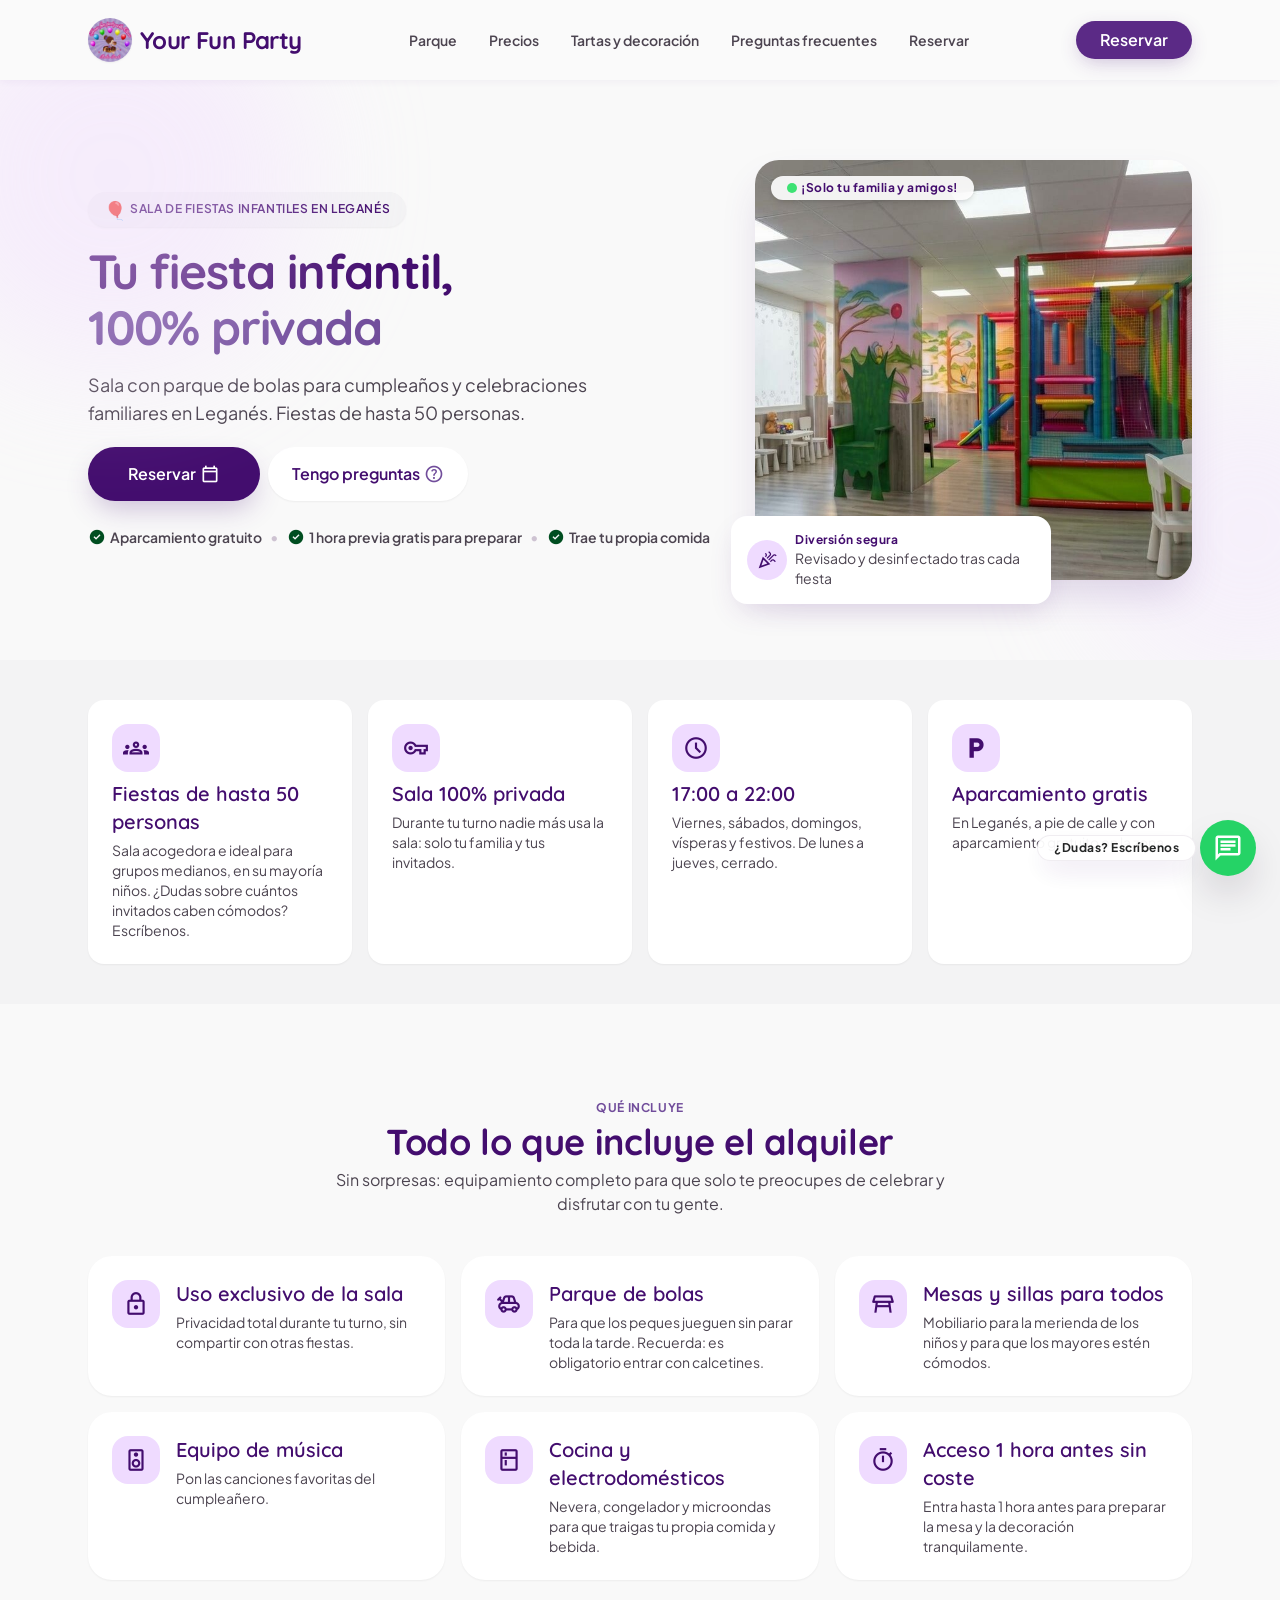
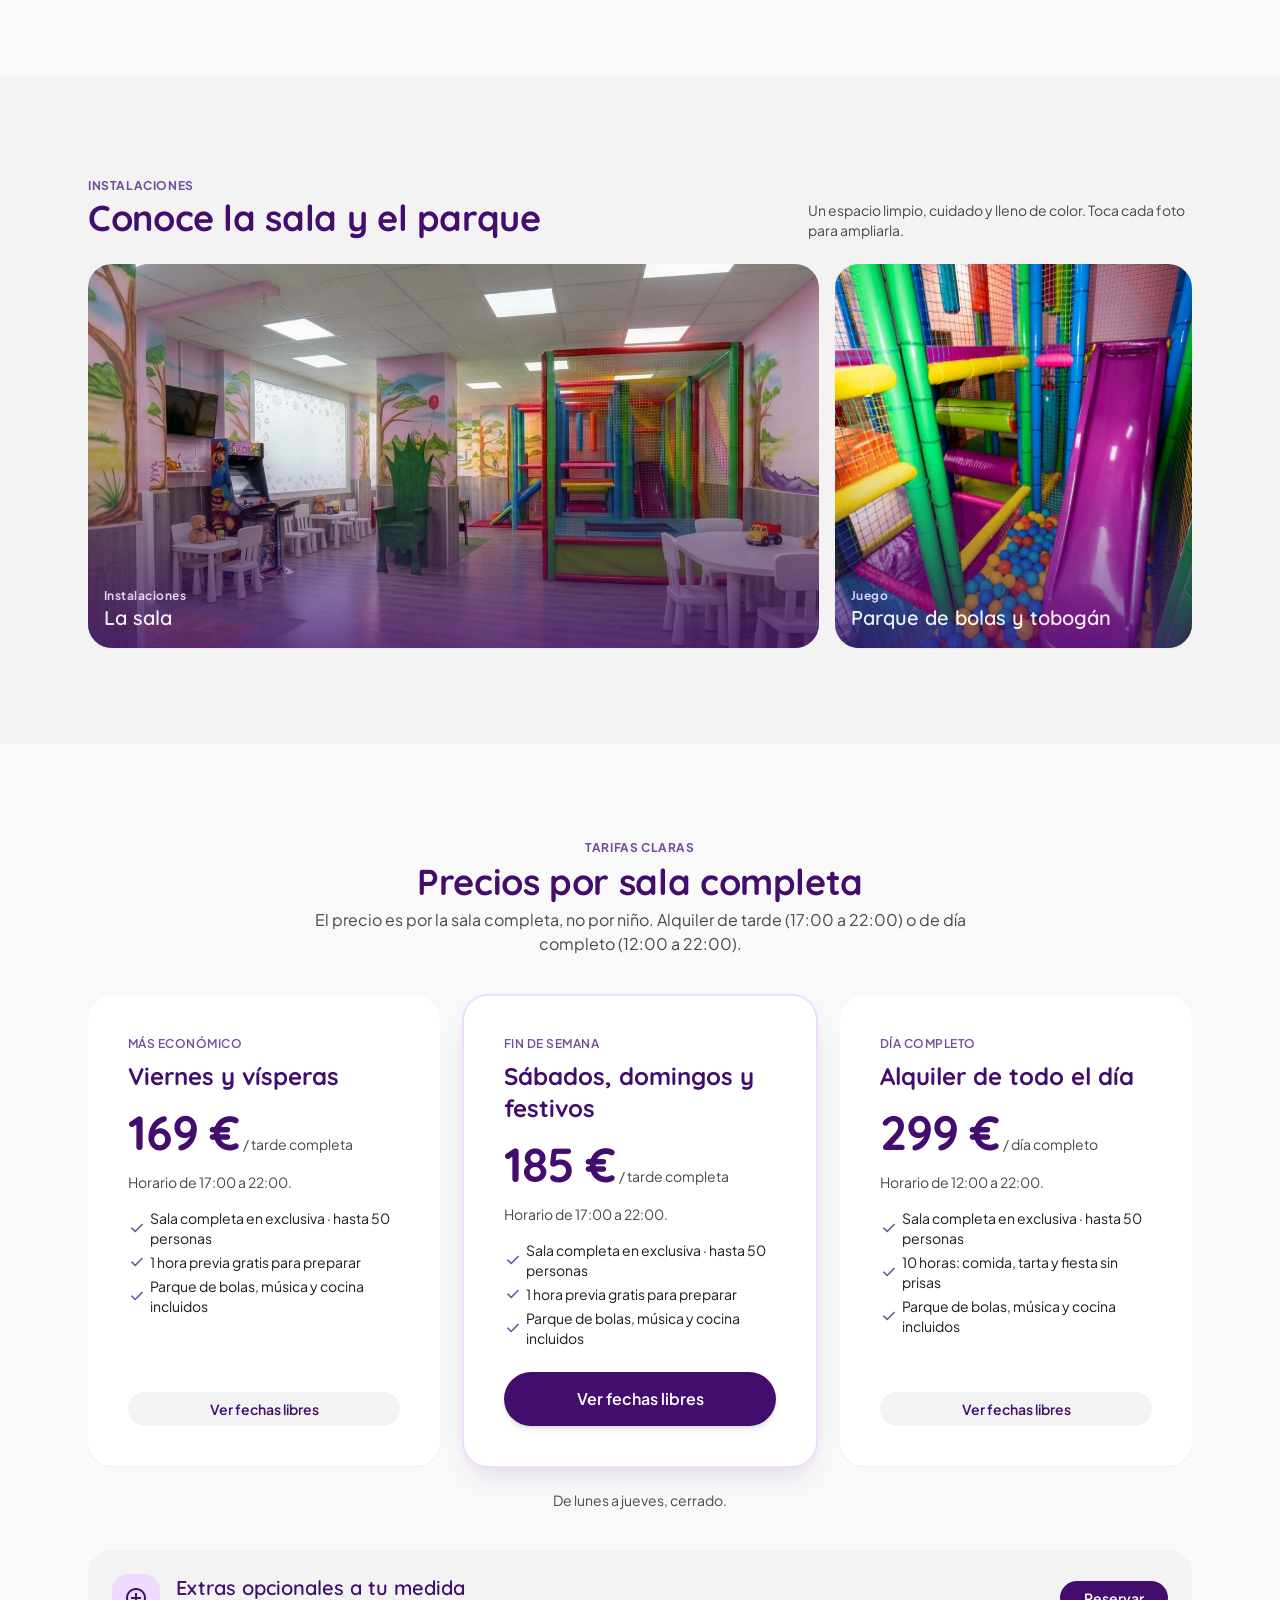
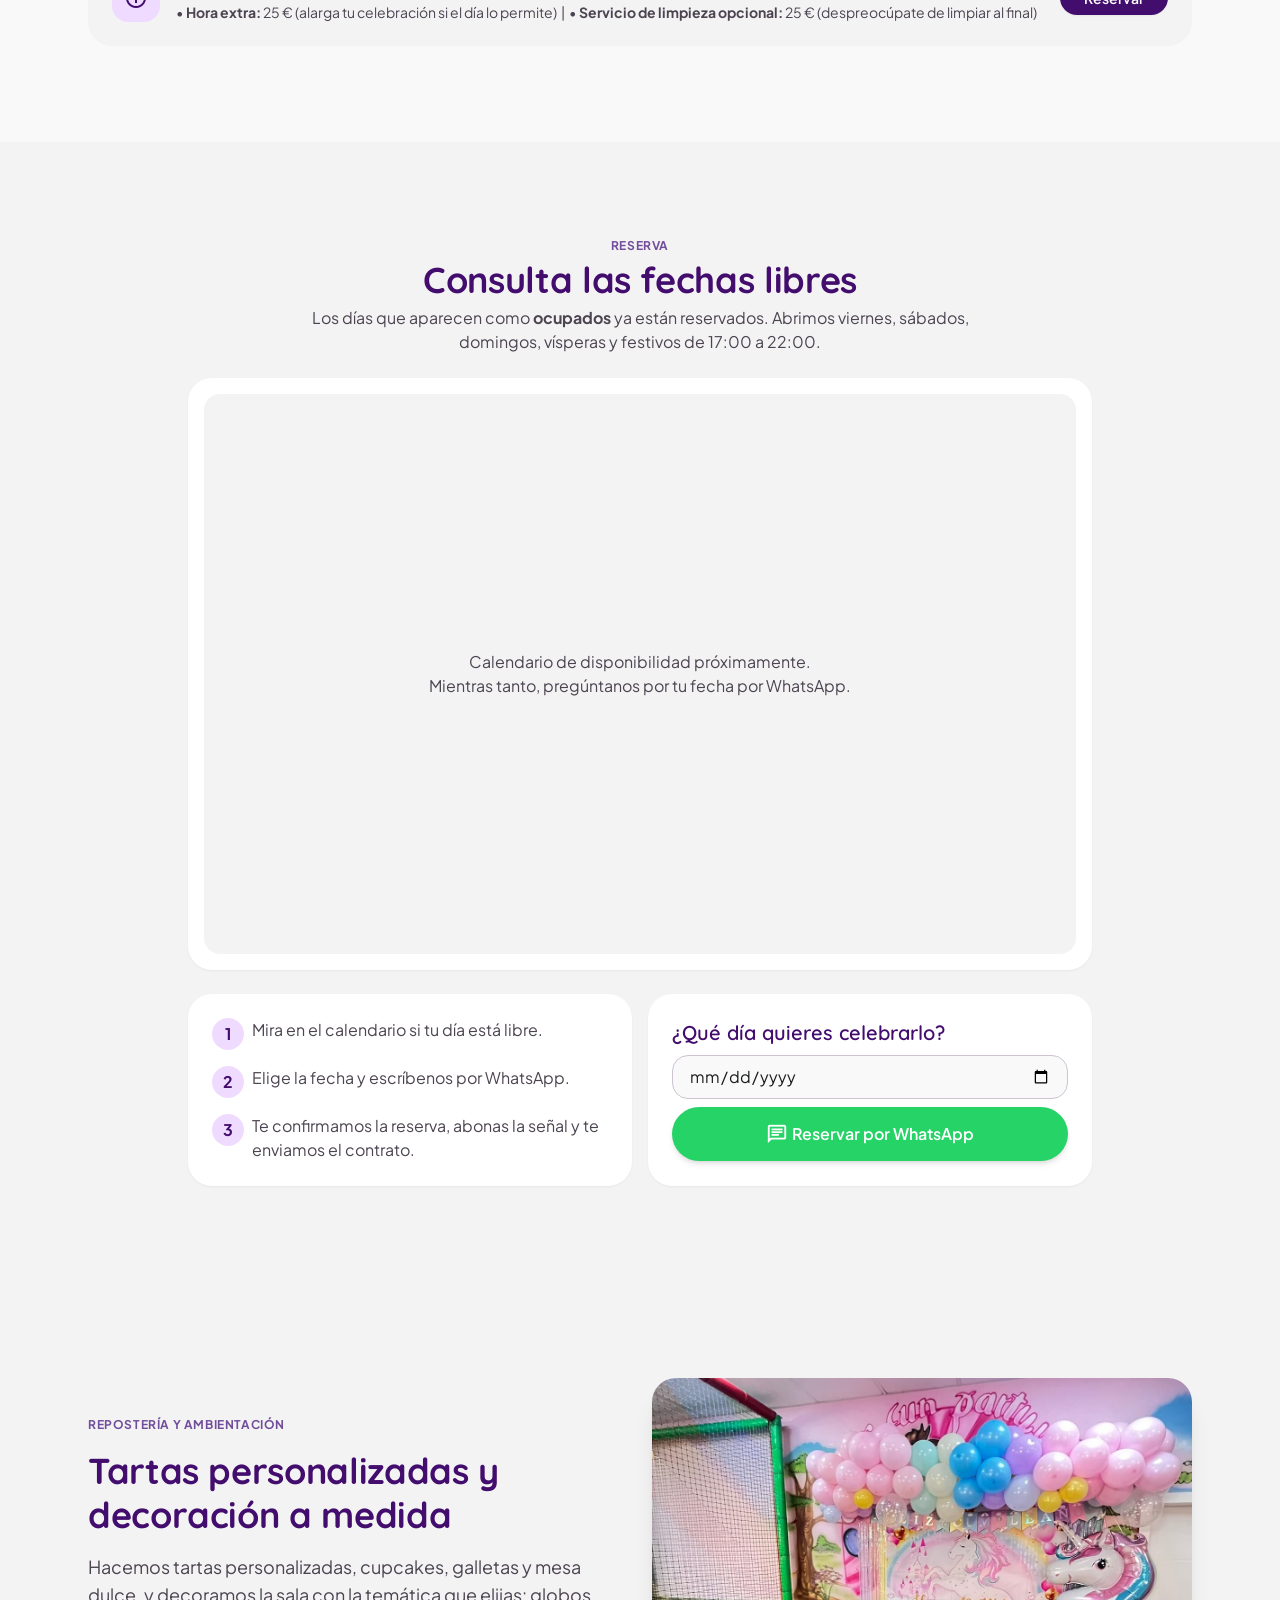
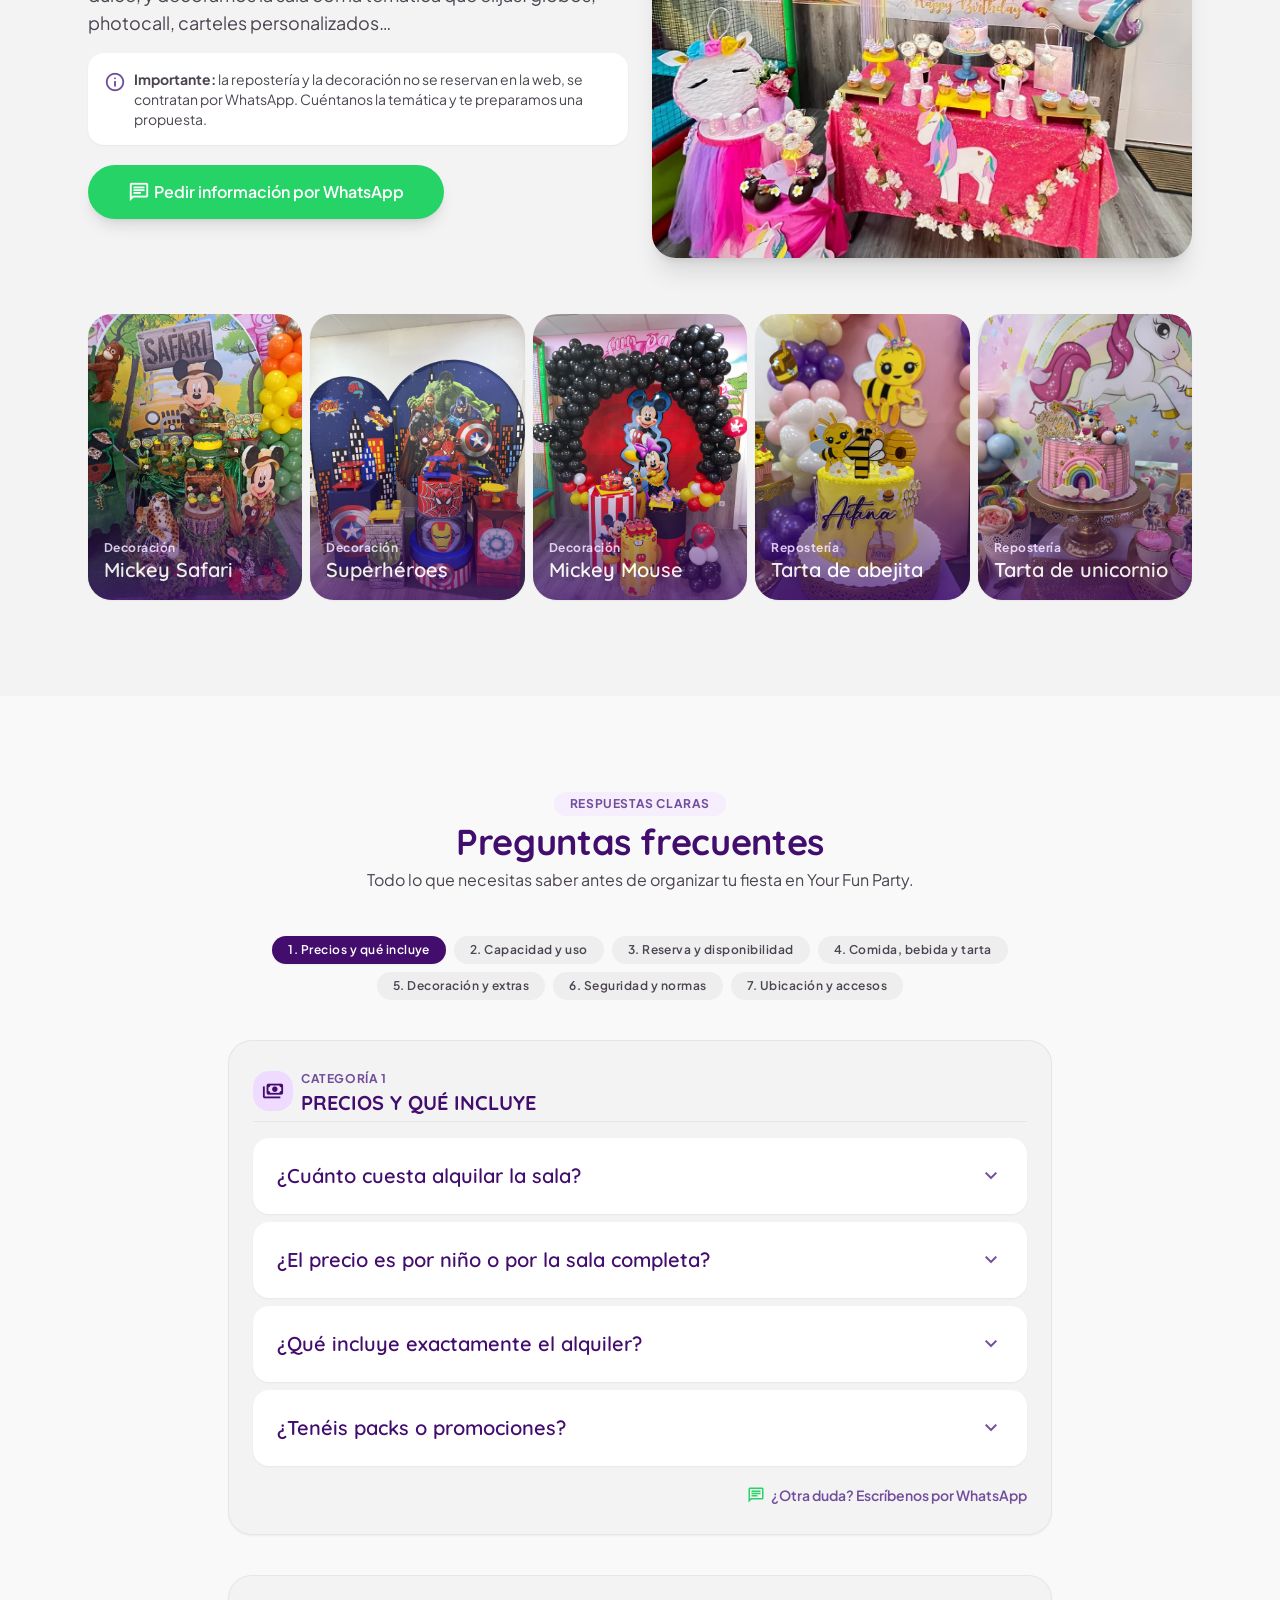
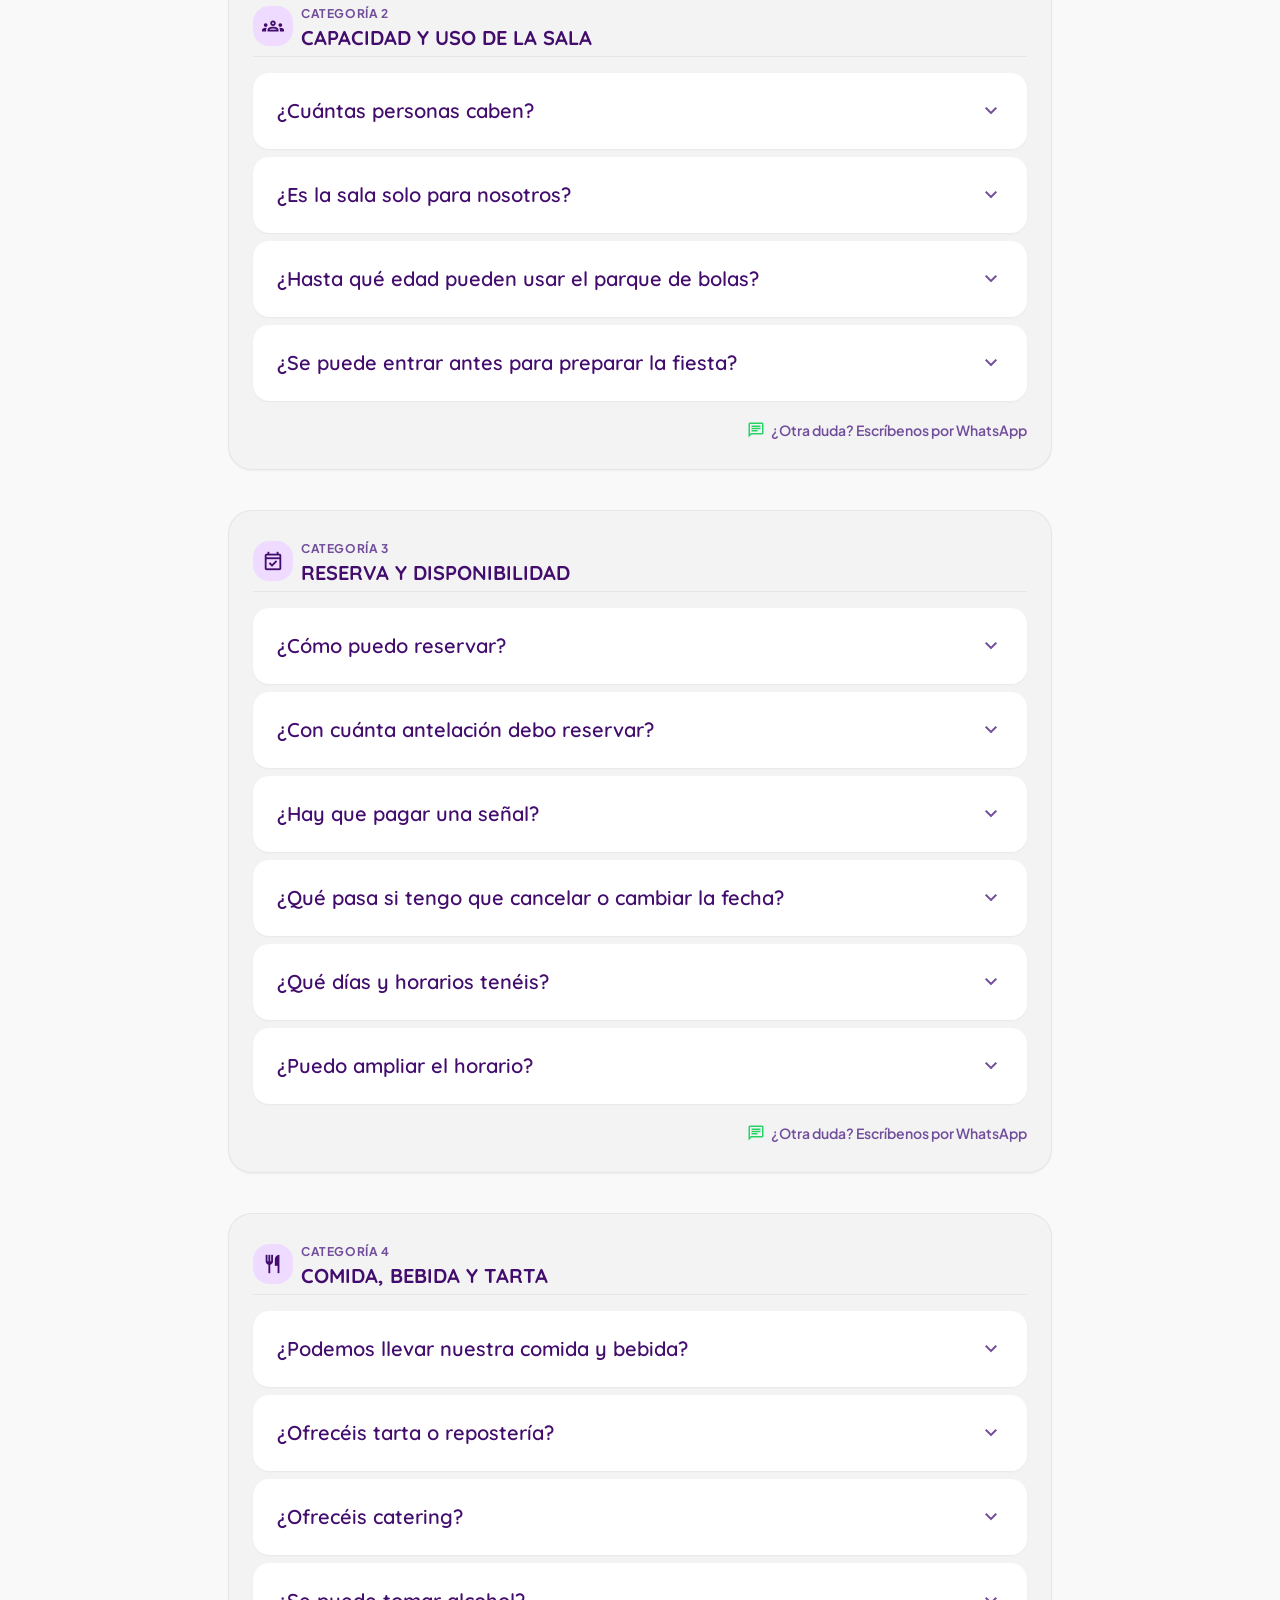
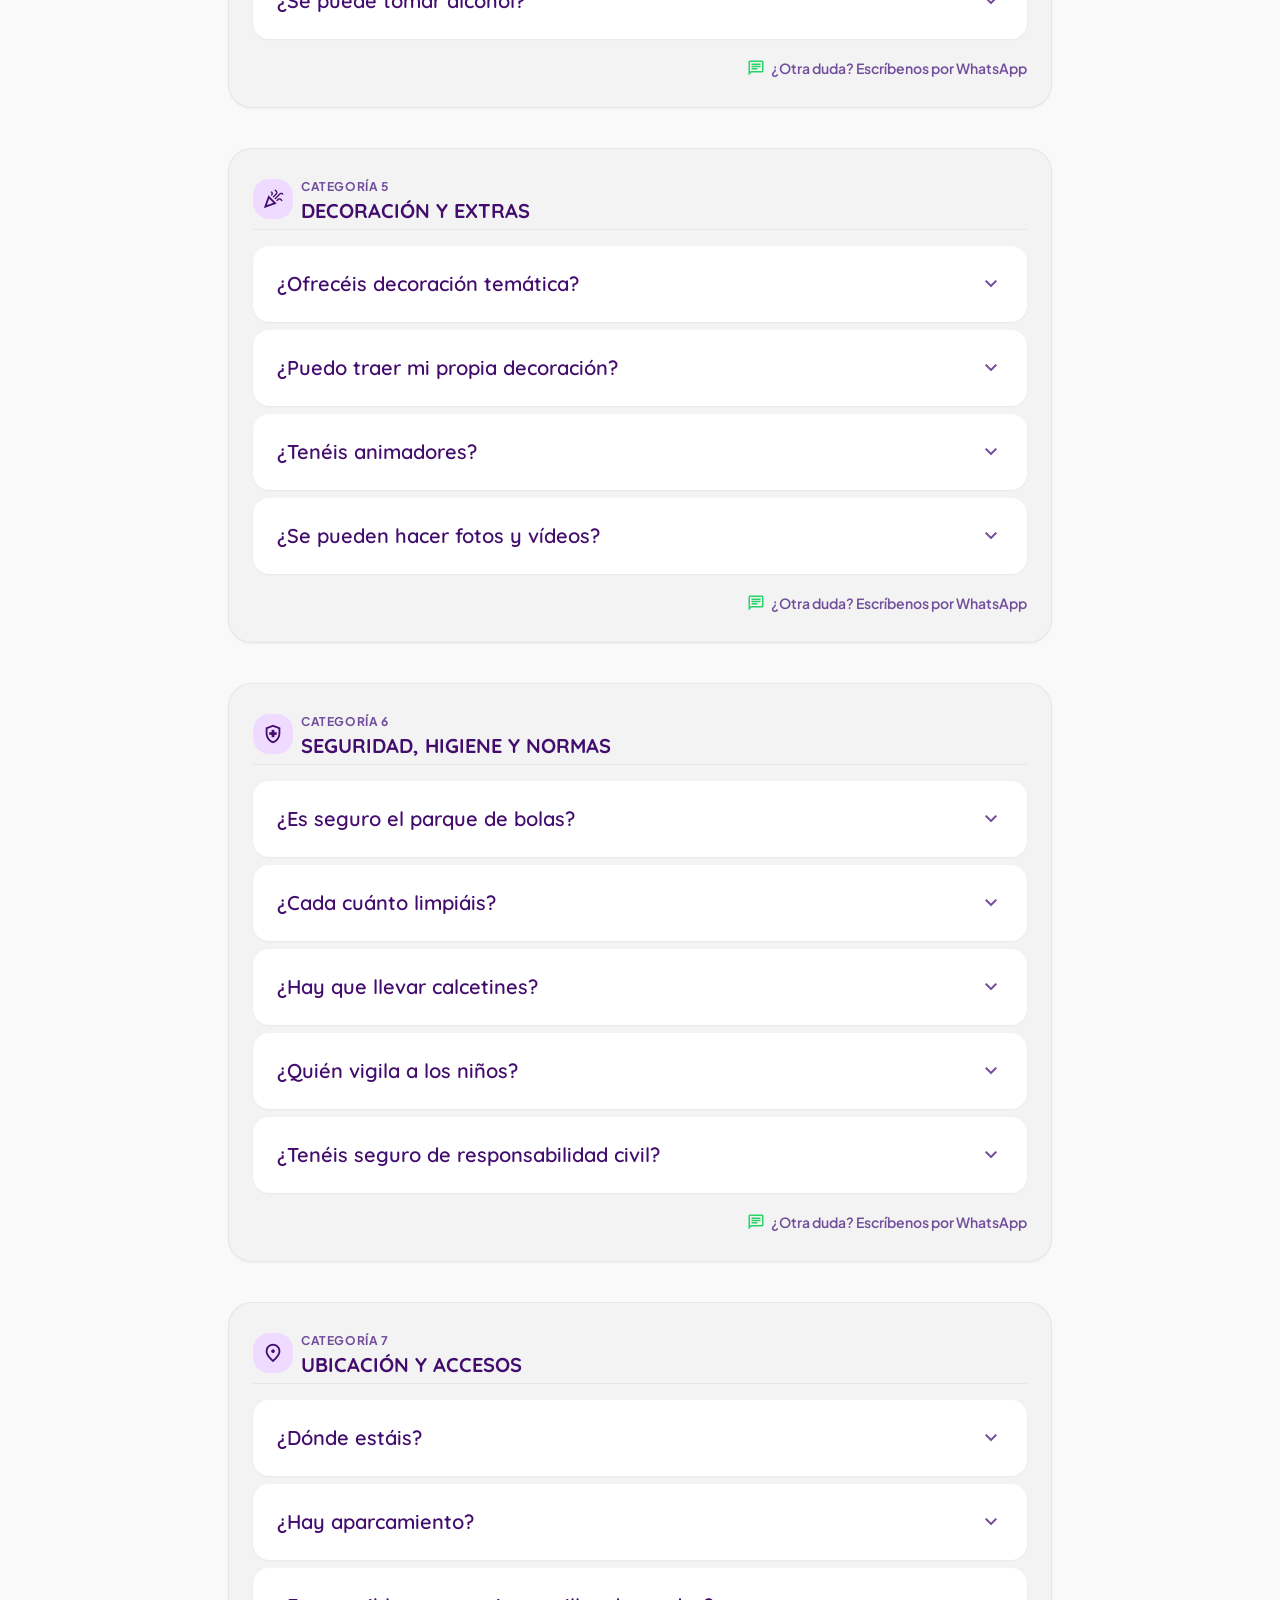
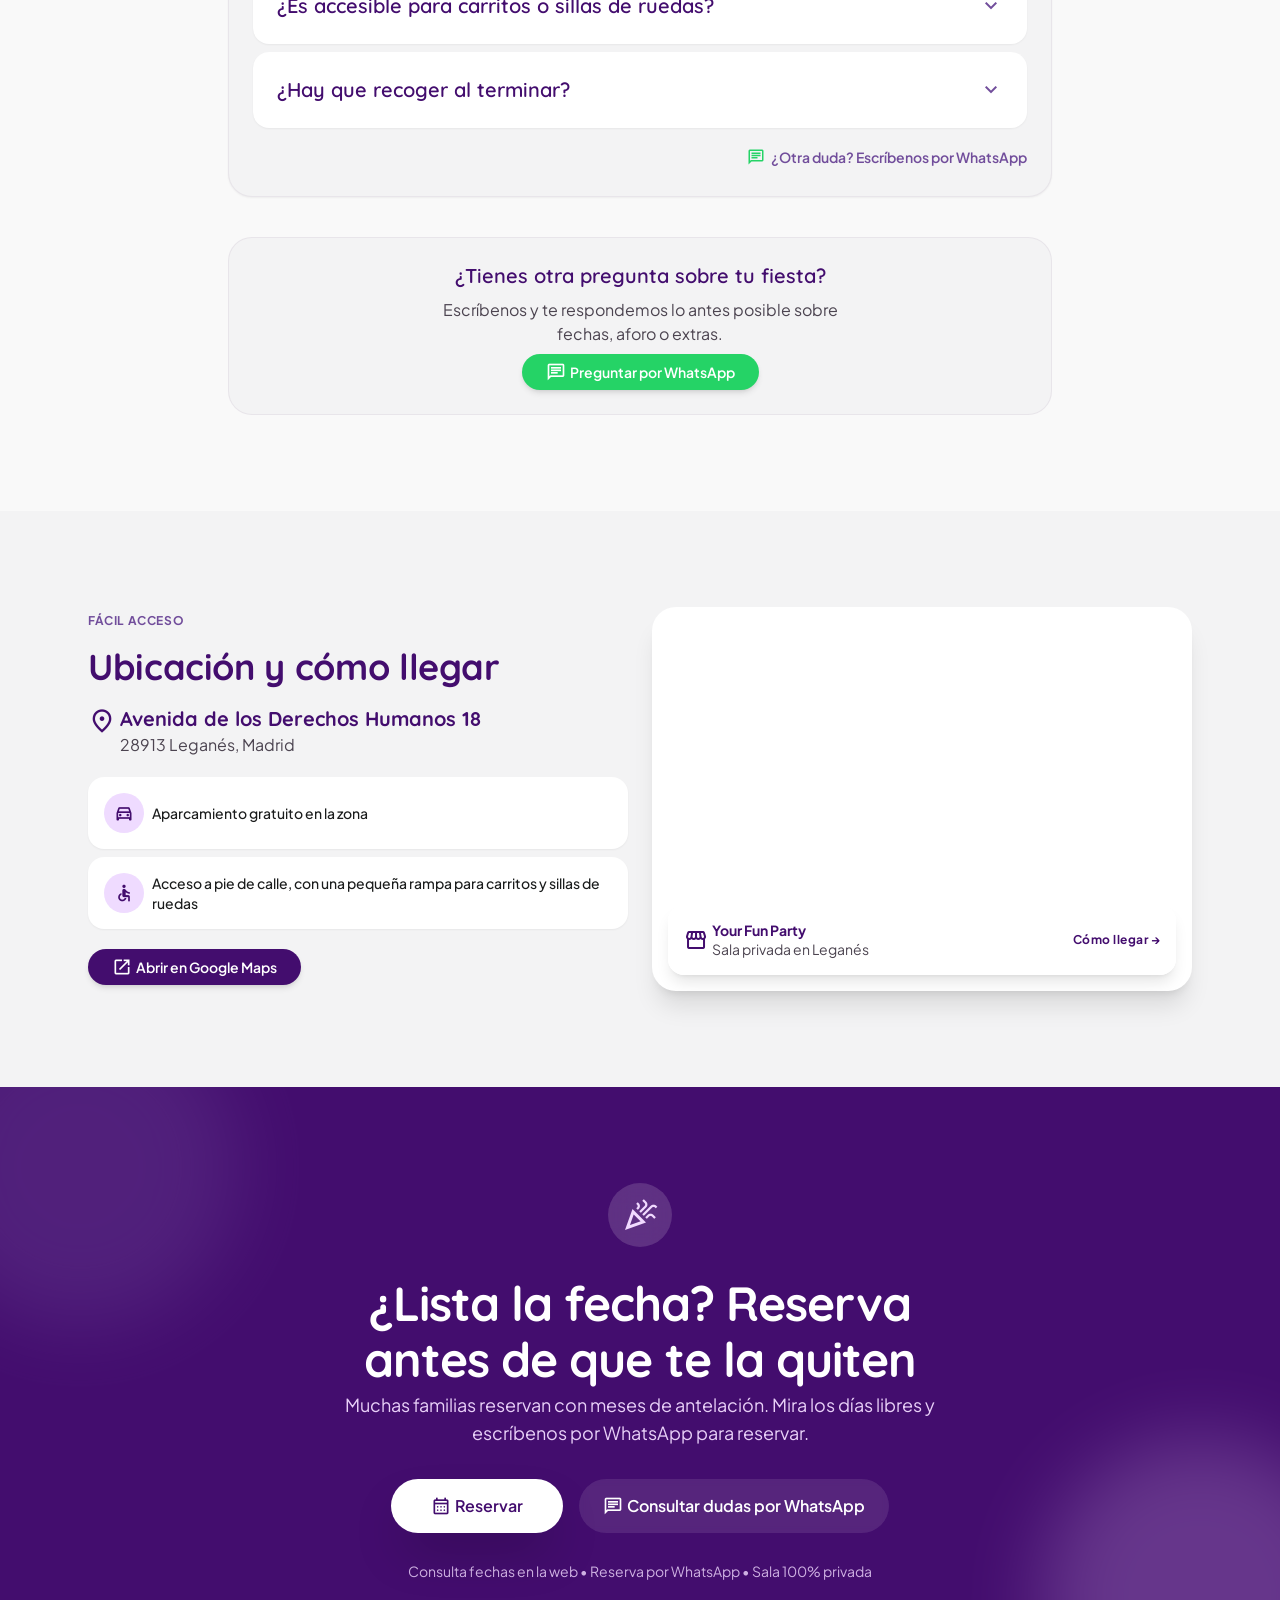
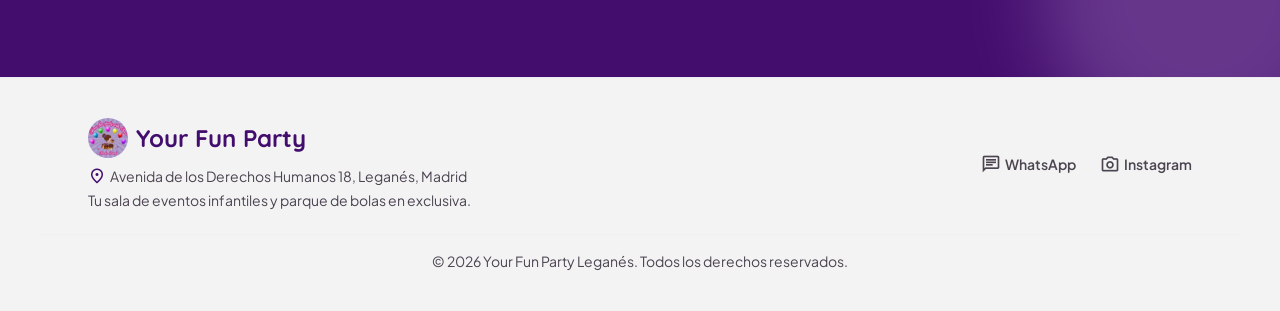
==== commit 1cabe553: "Add files via upload" ====
--- a/index.html
+++ b/index.html
@@ -1,5 +1,5 @@
-<!DOCTYPE html><html class="scroll-smooth" lang="es" style=""><head><meta charset="utf-8"><meta content="width=device-width, initial-scale=1.0" name="viewport"><meta name="description" content="Sala privada con parque de bolas para cumpleaños y celebraciones infantiles en Leganés. Hasta 50 personas. Reserva online."><meta property="og:title" content="Your Fun Party · Fiestas infantiles privadas en Leganés"><meta property="og:description" content="Sala con parque de bolas 100% privada para cumpleaños y celebraciones familiares. Reserva online."><meta name="theme-color" content="#430d6e"><link rel="icon" href="img/logo.jpg"><title>Your Fun Party - Sala de Fiestas y Parque de Bolas en Leganés</title><link href="https://fonts.googleapis.com" rel="preconnect"><link crossorigin="" href="https://fonts.gstatic.com" rel="preconnect"><link href="https://fonts.googleapis.com/css2?family=Plus+Jakarta+Sans:wght@400;600;700&amp;family=Quicksand:wght@600;700&amp;display=swap" rel="stylesheet"><link href="https://fonts.googleapis.com/css2?family=Material+Symbols+Outlined:opsz,wght,FILL,GRAD@20..48,100..700,0..1,-50..200" rel="stylesheet">
-<link href="https://fonts.googleapis.com/css2?family=Material+Symbols+Outlined:wght,FILL@100..700,0..1&amp;display=swap" rel="stylesheet"><style>.material-symbols-outlined{font-variation-settings:"FILL" 0,"wght" 400,"GRAD" 0,"opsz" 24;}@layer base{html,body{margin:0;padding:0;}body{overscroll-behavior:none;}main>:first-child{margin-top:0!important;}main>:last-child{margin-bottom:0!important;}}::-webkit-scrollbar{display:none;}</style><link rel="stylesheet" href="styles.css"></head><body class="bg-surface font-body-md text-on-surface antialiased selection:bg-secondary-fixed selection:text-on-secondary-fixed"><header class="fixed top-0 w-full z-50 bg-surface/90 backdrop-blur-xl shadow-[0_1px_8px_rgba(91,42,134,0.06)]"><div class="h-20 max-w-[1200px] mx-auto px-margin-mobile lg:px-margin flex items-center justify-between gap-space-md"><div class="flex items-center gap-space-sm"><img alt="Your Fun Party" class="h-11 w-11 rounded-full object-cover shadow-sm" src="img/logo.jpg"><a class="font-headline-md text-headline-md font-bold text-primary tracking-tight" href="#">Your Fun Party</a></div><nav class="hidden lg:flex items-center gap-space-md" data-active-classes="bg-primary-container text-on-primary font-bold rounded-full py-space-xs px-space-md"><a class="font-label-md text-label-md text-on-surface-variant hover:text-on-surface py-space-xs px-space-sm rounded-full transition-colors" href="#parque">Parque</a><a class="font-label-md text-label-md text-on-surface-variant hover:text-on-surface py-space-xs px-space-sm rounded-full transition-colors" href="#tarifas">Precios</a><a class="font-label-md text-label-md text-on-surface-variant hover:text-on-surface py-space-xs px-space-sm rounded-full transition-colors" href="#decoracion">Tartas y decoración</a><a class="font-label-md text-label-md text-on-surface-variant hover:text-on-surface py-space-xs px-space-sm rounded-full transition-colors" href="#faqs">Preguntas frecuentes</a><a class="font-label-md text-label-md text-on-surface-variant hover:text-on-surface py-space-xs px-space-sm rounded-full transition-colors" href="https://yourfunparty.simplybook.it" target="_blank" rel="noopener">Reservar</a></nav><div class="flex items-center gap-space-sm"><a class="hidden sm:inline-flex items-center justify-center bg-primary-container text-on-primary font-label-lg text-label-lg px-space-lg py-space-sm rounded-full shadow-[0_6px_20px_-4px_rgba(91,42,134,0.3)] hover:scale-[1.02] hover:bg-primary transition-all" href="https://yourfunparty.simplybook.it" target="_blank" rel="noopener">Reservar</a><details class="relative lg:hidden"><summary class="list-none cursor-pointer p-space-xs rounded-full hover:bg-surface-container flex items-center justify-center text-primary"><span class="material-symbols-outlined text-[28px]">menu</span></summary><div class="absolute right-0 top-12 w-64 bg-surface-container-lowest rounded-xl shadow-[0_12px_28px_-6px_rgba(91,42,134,0.16)] p-space-md flex flex-col gap-space-sm border border-outline-variant/30"><a class="font-label-md text-label-md text-on-surface-variant hover:text-primary py-space-xs px-space-sm rounded-lg hover:bg-surface-container-low transition-colors" href="#parque">Parque</a><a class="font-label-md text-label-md text-on-surface-variant hover:text-primary py-space-xs px-space-sm rounded-lg hover:bg-surface-container-low transition-colors" href="#tarifas">Precios</a><a class="font-label-md text-label-md text-on-surface-variant hover:text-primary py-space-xs px-space-sm rounded-lg hover:bg-surface-container-low transition-colors" href="#decoracion">Tartas y decoración</a><a class="font-label-md text-label-md text-on-surface-variant hover:text-primary py-space-xs px-space-sm rounded-lg hover:bg-surface-container-low transition-colors" href="#faqs">Preguntas frecuentes</a><a class="font-label-md text-label-md text-on-surface-variant hover:text-primary py-space-xs px-space-sm rounded-lg hover:bg-surface-container-low transition-colors" href="https://yourfunparty.simplybook.it" target="_blank" rel="noopener">Reservar</a><div class="pt-space-xs border-t border-outline-variant/20"><a class="flex items-center justify-center w-full bg-primary-container text-on-primary font-label-md text-label-md py-space-sm rounded-full shadow-sm" href="https://yourfunparty.simplybook.it" target="_blank" rel="noopener">Reservar Ahora</a></div></div></details></div></div></header><main class="w-full pt-20 bg-surface pb-24 md:pb-0"><div class="flex flex-col w-full">
+<!DOCTYPE html><html class="scroll-smooth" lang="es" style=""><head><meta charset="utf-8"><meta content="width=device-width, initial-scale=1.0" name="viewport"><meta name="description" content="Sala privada con parque de bolas para cumpleaños y celebraciones infantiles en Leganés. Hasta 50 personas. Consulta fechas libres y reserva por WhatsApp."><meta property="og:title" content="Your Fun Party · Fiestas infantiles privadas en Leganés"><meta property="og:description" content="Sala con parque de bolas 100% privada para cumpleaños y celebraciones familiares. Consulta fechas libres."><meta property="og:image" content="https://yourfunparty.vercel.app/img/portada.jpg"><meta property="og:url" content="https://yourfunparty.vercel.app/"><meta property="og:type" content="website"><meta name="theme-color" content="#430d6e"><link rel="icon" href="img/logo.jpg"><title>Your Fun Party - Sala de Fiestas y Parque de Bolas en Leganés</title><link href="https://fonts.googleapis.com" rel="preconnect"><link crossorigin="" href="https://fonts.gstatic.com" rel="preconnect"><link href="https://fonts.googleapis.com/css2?family=Plus+Jakarta+Sans:wght@400;600;700&amp;family=Quicksand:wght@600;700&amp;display=swap" rel="stylesheet"><link href="https://fonts.googleapis.com/css2?family=Material+Symbols+Outlined:opsz,wght,FILL,GRAD@20..48,100..700,0..1,-50..200" rel="stylesheet">
+<link href="https://fonts.googleapis.com/css2?family=Material+Symbols+Outlined:wght,FILL@100..700,0..1&amp;display=swap" rel="stylesheet"><style>.material-symbols-outlined{font-variation-settings:"FILL" 0,"wght" 400,"GRAD" 0,"opsz" 24;}@layer base{html,body{margin:0;padding:0;}body{overscroll-behavior:none;}main>:first-child{margin-top:0!important;}main>:last-child{margin-bottom:0!important;}}::-webkit-scrollbar{display:none;}</style><link rel="stylesheet" href="styles.css"></head><body class="bg-surface font-body-md text-on-surface antialiased selection:bg-secondary-fixed selection:text-on-secondary-fixed"><header class="fixed top-0 w-full z-50 bg-surface/90 backdrop-blur-xl shadow-[0_1px_8px_rgba(91,42,134,0.06)]"><div class="h-20 max-w-[1200px] mx-auto px-margin-mobile lg:px-margin flex items-center justify-between gap-space-md"><div class="flex items-center gap-space-sm"><img alt="Your Fun Party" class="h-11 w-11 rounded-full object-cover shadow-sm" src="img/logo.jpg"><a class="font-headline-md text-headline-md font-bold text-primary tracking-tight" href="#">Your Fun Party</a></div><nav class="hidden lg:flex items-center gap-space-md" data-active-classes="bg-primary-container text-on-primary font-bold rounded-full py-space-xs px-space-md"><a class="font-label-md text-label-md text-on-surface-variant hover:text-on-surface py-space-xs px-space-sm rounded-full transition-colors" href="#parque">Parque</a><a class="font-label-md text-label-md text-on-surface-variant hover:text-on-surface py-space-xs px-space-sm rounded-full transition-colors" href="#tarifas">Precios</a><a class="font-label-md text-label-md text-on-surface-variant hover:text-on-surface py-space-xs px-space-sm rounded-full transition-colors" href="#decoracion">Tartas y decoración</a><a class="font-label-md text-label-md text-on-surface-variant hover:text-on-surface py-space-xs px-space-sm rounded-full transition-colors" href="#faqs">Preguntas frecuentes</a><a class="font-label-md text-label-md text-on-surface-variant hover:text-on-surface py-space-xs px-space-sm rounded-full transition-colors" href="#disponibilidad">Reservar</a></nav><div class="flex items-center gap-space-sm"><a class="hidden sm:inline-flex items-center justify-center bg-primary-container text-on-primary font-label-lg text-label-lg px-space-lg py-space-sm rounded-full shadow-[0_6px_20px_-4px_rgba(91,42,134,0.3)] hover:scale-[1.02] hover:bg-primary transition-all" href="#disponibilidad">Reservar</a><details class="relative lg:hidden"><summary class="list-none cursor-pointer p-space-xs rounded-full hover:bg-surface-container flex items-center justify-center text-primary"><span class="material-symbols-outlined text-[28px]">menu</span></summary><div class="absolute right-0 top-12 w-64 bg-surface-container-lowest rounded-xl shadow-[0_12px_28px_-6px_rgba(91,42,134,0.16)] p-space-md flex flex-col gap-space-sm border border-outline-variant/30"><a class="font-label-md text-label-md text-on-surface-variant hover:text-primary py-space-xs px-space-sm rounded-lg hover:bg-surface-container-low transition-colors" href="#parque">Parque</a><a class="font-label-md text-label-md text-on-surface-variant hover:text-primary py-space-xs px-space-sm rounded-lg hover:bg-surface-container-low transition-colors" href="#tarifas">Precios</a><a class="font-label-md text-label-md text-on-surface-variant hover:text-primary py-space-xs px-space-sm rounded-lg hover:bg-surface-container-low transition-colors" href="#decoracion">Tartas y decoración</a><a class="font-label-md text-label-md text-on-surface-variant hover:text-primary py-space-xs px-space-sm rounded-lg hover:bg-surface-container-low transition-colors" href="#faqs">Preguntas frecuentes</a><a class="font-label-md text-label-md text-on-surface-variant hover:text-primary py-space-xs px-space-sm rounded-lg hover:bg-surface-container-low transition-colors" href="#disponibilidad">Reservar</a><div class="pt-space-xs border-t border-outline-variant/20"><a class="flex items-center justify-center w-full bg-primary-container text-on-primary font-label-md text-label-md py-space-sm rounded-full shadow-sm" href="#disponibilidad">Reservar Ahora</a></div></div></details></div></div></header><main class="w-full pt-20 bg-surface pb-24 md:pb-0"><div class="flex flex-col w-full">
 <!-- HERO SECTION -->
 <section class="relative overflow-hidden bg-surface py-space-xl lg:py-20">
 <!-- Ambient celebratory blur glows -->
@@ -23,7 +23,7 @@
             Sala con parque de bolas para cumpleaños y celebraciones familiares en Leganés. Fiestas de hasta 50 personas.</p>
 <!-- CTAs -->
 <div class="flex flex-wrap items-center gap-space-sm w-full pt-space-xs">
-<a class="inline-flex items-center justify-center gap-space-xs bg-primary text-on-primary font-label-lg text-label-lg px-space-xl py-space-md rounded-full shadow-[0_12px_28px_-6px_rgba(91,42,134,0.3)] hover:scale-[1.02] hover:bg-primary-container transition-all" href="https://yourfunparty.simplybook.it" rel="noopener noreferrer" target="_blank">
+<a class="inline-flex items-center justify-center gap-space-xs bg-primary text-on-primary font-label-lg text-label-lg px-space-xl py-space-md rounded-full shadow-[0_12px_28px_-6px_rgba(91,42,134,0.3)] hover:scale-[1.02] hover:bg-primary-container transition-all" href="#disponibilidad">
 <span >Reservar</span>
 <span class="material-symbols-outlined text-[20px]">calendar_today</span>
 </a>
@@ -53,16 +53,13 @@
 <!-- Right Column: Visual Showcase -->
 <div class="lg:col-span-5 relative">
 <div class="relative rounded-3xl overflow-hidden shadow-[0_20px_40px_-8px_rgba(91,42,134,0.18)] bg-surface-container-lowest">
-<img alt="Parque de bolas infantil de Your Fun Party en Leganés" class="w-full h-[360px] sm:h-[420px] object-cover hover:scale-105 transition-transform duration-500" src="https://lh3.googleusercontent.com/aida-public/[base64]">
+<img alt="Sala y parque de bolas de Your Fun Party en Leganés" class="w-full h-[360px] sm:h-[420px] object-cover object-[60%_50%] hover:scale-105 transition-transform duration-500" src="img/portada.jpg" fetchpriority="high">
 <!-- Overlay Badges -->
 <div class="absolute top-4 left-4 bg-surface-container-lowest/90 backdrop-blur-md px-space-md py-space-xs rounded-full shadow-md flex items-center gap-space-xs">
 <span class="w-2.5 h-2.5 rounded-full bg-tertiary-fixed-dim"></span>
 <span class="font-label-sm text-label-sm font-bold text-primary">¡Solo tu familia y amigos!</span>
 </div>
-<div class="absolute bottom-4 right-4 bg-primary/95 text-on-primary px-space-md py-space-xs rounded-full shadow-lg font-label-sm text-label-sm flex items-center gap-1">
-<span class="material-symbols-outlined text-[16px]">lock</span>
-              Sin compartir con desconocidos
-            </div>
+
 </div>
 <!-- Decorative Floating Card -->
 <div class="absolute -bottom-6 -left-6 hidden sm:flex items-center gap-space-sm bg-surface-container-lowest p-space-md rounded-2xl shadow-[0_12px_28px_-6px_rgba(91,42,134,0.15)] max-w-xs">
@@ -88,7 +85,7 @@
 <span class="material-symbols-outlined text-[26px]">groups</span>
 </div>
 <h2 class="font-headline-sm text-headline-sm text-primary">Fiestas de hasta 50 personas</h2>
-<p class="font-body-sm text-body-sm text-on-surface-variant">Sala acogedora e ideal para grupos medianos. ¿Dudas sobre cuántos invitados caben cómodos? Escríbenos.</p>
+<p class="font-body-sm text-body-sm text-on-surface-variant">Sala acogedora e ideal para grupos medianos, en su mayoría niños. ¿Dudas sobre cuántos invitados caben cómodos? Escríbenos.</p>
 </div>
 <!-- Stat Card 2 -->
 <div class="bg-surface-container-lowest p-space-lg rounded-2xl shadow-sm flex flex-col gap-space-xs hover:shadow-md transition-shadow">
@@ -103,8 +100,8 @@
 <div class="w-12 h-12 rounded-2xl bg-secondary-fixed flex items-center justify-center text-primary mb-space-xs">
 <span class="material-symbols-outlined text-[26px]">schedule</span>
 </div>
-<h2 class="font-headline-sm text-headline-sm text-primary">16:00 a 22:00</h2>
-<p class="font-body-sm text-body-sm text-on-surface-variant">Viernes, sábados, domingos, vísperas y festivos. Tarde completa para merendar y jugar.</p>
+<h2 class="font-headline-sm text-headline-sm text-primary">17:00 a 22:00</h2>
+<p class="font-body-sm text-body-sm text-on-surface-variant">Viernes, sábados, domingos, vísperas y festivos. De lunes a jueves, cerrado.</p>
 </div>
 <!-- Stat Card 4 -->
 <div class="bg-surface-container-lowest p-space-lg rounded-2xl shadow-sm flex flex-col gap-space-xs hover:shadow-md transition-shadow">
@@ -197,77 +194,44 @@
 <div class="flex flex-col sm:flex-row sm:items-end justify-between gap-space-md">
 <div>
 <span class="font-label-sm text-label-sm uppercase tracking-wider text-secondary font-bold">Instalaciones</span>
-<h2 class="font-headline-lg text-headline-lg text-primary font-bold">Conoce el parque y la sala</h2>
+<h2 class="font-headline-lg text-headline-lg text-primary font-bold">Conoce la sala y el parque</h2>
 </div>
 <p class="font-body-sm text-body-sm text-on-surface-variant max-w-sm">
           Un espacio limpio, cuidado y lleno de color. Toca cada foto para ampliarla.
         </p>
 </div>
-<!-- 6-Photo Grid -->
-<div class="grid grid-cols-1 sm:grid-cols-2 lg:grid-cols-3 gap-space-md">
-<!-- Photo 1 -->
-<button class="group relative rounded-3xl overflow-hidden shadow-sm aspect-[4/3] text-left w-full cursor-zoom-in" data-desc="Diversión asegurada para los peques" data-title="Parque de bolas" onclick="openPhotoModal(this)" type="button">
-<img alt="Parque de bolas de 2 alturas en Your Fun Party Leganés" class="w-full h-full object-cover group-hover:scale-105 transition-transform duration-300" src="https://lh3.googleusercontent.com/aida-public/[base64]">
-<div class="absolute inset-0 bg-gradient-to-t from-primary/80 via-transparent opacity-90 group-hover:opacity-95 transition-opacity flex flex-col justify-end p-space-md">
+<!-- Fotos del local -->
+<div class="grid grid-cols-1 md:grid-cols-3 gap-space-md">
+<button class="group relative rounded-3xl overflow-hidden shadow-sm text-left w-full cursor-zoom-in h-64 sm:h-80 md:h-96 md:col-span-2" data-desc="Sala privada con zona de mesas y parque de bolas" data-title="La sala" onclick="openPhotoModal(this)" type="button">
+<img alt="Vista general de la sala de Your Fun Party" loading="lazy" class="w-full h-full object-cover group-hover:scale-105 transition-transform duration-300" src="img/portada.jpg">
+<div class="absolute inset-0 bg-gradient-to-t from-primary/80 via-transparent opacity-90 flex flex-col justify-end p-space-md">
 <span class="font-label-sm text-label-sm text-secondary-fixed">Instalaciones</span>
-<span class="font-headline-sm text-headline-sm text-on-primary font-semibold">Parque de bolas</span>
+<span class="font-headline-sm text-headline-sm text-on-primary font-semibold">La sala</span>
 </div>
 </button>
-<!-- Photo 2 -->
-<button class="group relative rounded-3xl overflow-hidden shadow-sm aspect-[4/3] text-left w-full cursor-zoom-in" data-desc="Espacio para colocar la mesa dulce y el photocall" data-title="Mesa dulce y photocall" onclick="openPhotoModal(this)" type="button">
-<img alt="Mesa dulce Candy Bar y tarta de cumpleaños" class="w-full h-full object-cover group-hover:scale-105 transition-transform duration-300" src="https://lh3.googleusercontent.com/aida-public/[base64]">
-<div class="absolute inset-0 bg-gradient-to-t from-primary/80 via-transparent opacity-90 group-hover:opacity-95 transition-opacity flex flex-col justify-end p-space-md">
-<span class="font-label-sm text-label-sm text-secondary-fixed">Celebraciones</span>
-<span class="font-headline-sm text-headline-sm text-on-primary font-semibold">Mesa dulce y photocall</span>
+<button class="group relative rounded-3xl overflow-hidden shadow-sm text-left w-full cursor-zoom-in h-80 md:h-96" data-desc="Diversión para los peques toda la tarde" data-title="Parque de bolas y tobogán" onclick="openPhotoModal(this)" type="button">
+<img alt="Tobogán y piscina de bolas de Your Fun Party" loading="lazy" class="w-full h-full object-cover group-hover:scale-105 transition-transform duration-300" src="img/local-tobogan.jpg">
+<div class="absolute inset-0 bg-gradient-to-t from-primary/80 via-transparent opacity-90 flex flex-col justify-end p-space-md">
+<span class="font-label-sm text-label-sm text-secondary-fixed">Juego</span>
+<span class="font-headline-sm text-headline-sm text-on-primary font-semibold">Parque de bolas y tobogán</span>
 </div>
 </button>
-<!-- Photo 3 -->
-<button class="group relative rounded-3xl overflow-hidden shadow-sm aspect-[4/3] text-left w-full cursor-zoom-in" data-desc="Mesas y sillas para la merienda" data-title="Zona de merienda para peques" onclick="openPhotoModal(this)" type="button">
-<img class="w-full h-full object-cover group-hover:scale-105 transition-transform duration-300" data-alt="Children sized colorful tables and chairs neatly arranged for a birthday party snack time inside a clean Spanish playroom venue, with soft lighting and lavender wall accents" src="https://lh3.googleusercontent.com/aida-public/[base64]">
-<div class="absolute inset-0 bg-gradient-to-t from-primary/80 via-transparent opacity-90 group-hover:opacity-95 transition-opacity flex flex-col justify-end p-space-md">
-<span class="font-label-sm text-label-sm text-secondary-fixed">Comodidad</span>
-<span class="font-headline-sm text-headline-sm text-on-primary font-semibold">Zona de merienda para peques</span>
-</div>
-</button>
-<!-- Photo 4 -->
-<button class="group relative rounded-3xl overflow-hidden shadow-sm aspect-[4/3] text-left w-full cursor-zoom-in" data-desc="Diversión segura para toda la tarde" data-title="Tobogán y zona de juego" onclick="openPhotoModal(this)" type="button">
-<img class="w-full h-full object-cover group-hover:scale-105 transition-transform duration-300" data-alt="Close up of a vibrant indoor soft play slide spiraling into an ocean of pastel plastic balls, completely child proofed with foam protectors in a Leganes party room" src="https://lh3.googleusercontent.com/aida-public/[base64]">
-<div class="absolute inset-0 bg-gradient-to-t from-primary/80 via-transparent opacity-90 group-hover:opacity-95 transition-opacity flex flex-col justify-end p-space-md">
-<span class="font-label-sm text-label-sm text-secondary-fixed">Diversión</span>
-<span class="font-headline-sm text-headline-sm text-on-primary font-semibold">Tobogán y zona de juego</span>
-</div>
-</button>
-<!-- Photo 5 -->
-<button class="group relative rounded-3xl overflow-hidden shadow-sm aspect-[4/3] text-left w-full cursor-zoom-in" data-desc="Nevera, congelador, microondas y mesas para los mayores" data-title="Espacio de adultos y cocina" onclick="openPhotoModal(this)" type="button">
-<img class="w-full h-full object-cover group-hover:scale-105 transition-transform duration-300" data-alt="Modern clean open kitchen counter with refrigerator and microwave next to comfortable dining tables for parents and adult family guests at private kids venue" src="https://lh3.googleusercontent.com/aida-public/[base64]">
-<div class="absolute inset-0 bg-gradient-to-t from-primary/80 via-transparent opacity-90 group-hover:opacity-95 transition-opacity flex flex-col justify-end p-space-md">
-<span class="font-label-sm text-label-sm text-secondary-fixed">Instalaciones</span>
-<span class="font-headline-sm text-headline-sm text-on-primary font-semibold">Espacio para adultos y cocina</span>
-</div>
-</button>
-<!-- Photo 6 -->
-<button class="group relative rounded-3xl overflow-hidden shadow-sm aspect-[4/3] text-left w-full cursor-zoom-in" data-desc="Limpiamos y desinfectamos la sala después de cada fiesta" data-title="Piscina de bolas multicolor" onclick="openPhotoModal(this)" type="button">
-<img class="w-full h-full object-cover group-hover:scale-105 transition-transform duration-300" data-alt="Overhead eye level shot of thousands of clean sanitized colorful plastic balls in a ball pit with soft purple and turquoise accents at an indoor playground in Madrid" src="https://lh3.googleusercontent.com/aida-public/[base64]">
-<div class="absolute inset-0 bg-gradient-to-t from-primary/80 via-transparent opacity-90 group-hover:opacity-95 transition-opacity flex flex-col justify-end p-space-md">
-<span class="font-label-sm text-label-sm text-secondary-fixed">Juego</span>
-<span class="font-headline-sm text-headline-sm text-on-primary font-semibold">Piscina de bolas multicolor</span>
-</div>
-</button>
 </div>
 </div>
 </section>
+
 <!-- Photo Modal Visor (Vanilla JS) -->
 <div class="fixed inset-0 z-50 bg-primary/80 backdrop-blur-md items-center justify-center p-4 hidden" id="photoModal">
-<div class="bg-surface-container-lowest rounded-3xl max-w-2xl w-full overflow-hidden shadow-2xl relative flex flex-col">
+<div class="bg-surface-container-lowest rounded-3xl max-w-3xl w-full overflow-hidden shadow-2xl relative flex flex-col">
 <button class="absolute top-4 right-4 z-10 w-10 h-10 rounded-full bg-surface-container-low text-primary flex items-center justify-center hover:bg-surface-container transition-colors" onclick="closePhotoModal()" type="button">
 <span class="material-symbols-outlined text-[24px]">close</span>
 </button>
-<div class="w-full aspect-[16/10] bg-surface-container-high overflow-hidden">
-<img alt="Detalle de la sala" class="w-full h-full object-cover" id="modalImg" src="https://lh3.googleusercontent.com/aida-public/[base64]">
+<div class="w-full h-[65vh] bg-surface-container-high overflow-hidden">
+<img alt="" class="w-full h-full object-contain" id="modalImg" src="">
 </div>
 <div class="p-space-lg flex flex-col gap-1">
-<h3 class="font-headline-sm text-headline-sm text-primary font-bold" id="modalTitle">Zona de merienda para peques</h3>
-<p class="font-body-md text-body-md text-on-surface-variant" id="modalDesc">Mobiliario a la altura infantil con suelo seguro</p>
+<h3 class="font-headline-sm text-headline-sm text-primary font-bold" id="modalTitle"></h3>
+<p class="font-body-md text-body-md text-on-surface-variant" id="modalDesc"></p>
 </div>
 </div>
 </div>
@@ -277,101 +241,42 @@
 <div class="flex flex-col items-center text-center max-w-2xl mx-auto gap-space-xs">
 <span class="font-label-sm text-label-sm uppercase tracking-wider text-secondary font-bold">Tarifas claras</span>
 <h2 class="font-headline-lg text-headline-lg text-primary font-bold">Precios por sala completa</h2>
-<p class="font-body-md text-body-md text-on-surface-variant">El precio es por la sala completa, no por niño. Turno de tarde de 16:00 a 22:00.</p>
+<p class="font-body-md text-body-md text-on-surface-variant">El precio es por la sala completa, no por niño. Alquiler de tarde (17:00 a 22:00) o de día completo (12:00 a 22:00).</p>
 </div>
 <!-- Pricing Cards -->
-<div class="grid grid-cols-1 md:grid-cols-3 gap-space-lg items-stretch">
-<!-- Viernes y Vísperas -->
+<div class="grid grid-cols-1 md:grid-cols-3 gap-space-lg items-stretch w-full">
 <div class="bg-surface-container-lowest p-space-xl rounded-3xl shadow-sm flex flex-col justify-between gap-space-lg">
 <div class="flex flex-col gap-space-sm">
-<span class="font-label-sm text-label-sm text-on-surface-variant uppercase font-semibold">Entre semana</span>
-<h3 class="font-headline-md text-headline-md text-primary font-bold">Viernes y Vísperas</h3>
-<div class="flex items-baseline gap-1 my-space-xs">
-<span class="font-headline-xl text-headline-xl text-primary font-bold">140 €</span>
-<span class="font-body-sm text-body-sm text-on-surface-variant">/ tarde completa</span>
-</div>
-<p class="font-body-sm text-body-sm text-on-surface-variant">Horario de 16:00 a 22:00.</p>
-<ul class="flex flex-col gap-space-xs pt-space-sm text-on-surface">
-<li class="flex items-center gap-space-xs font-body-sm text-body-sm">
-<span class="material-symbols-outlined text-secondary text-[18px]">check</span>
-                Hasta 50 invitados
-              </li>
-<li class="flex items-center gap-space-xs font-body-sm text-body-sm">
-<span class="material-symbols-outlined text-secondary text-[18px]">check</span>
-                1h previa para preparación gratis
-              </li>
-<li class="flex items-center gap-space-xs font-body-sm text-body-sm">
-<span class="material-symbols-outlined text-secondary text-[18px]">check</span>
-                Parque de bolas y cocina incluida
-              </li>
-</ul>
-</div>
-<a class="w-full py-space-sm text-center font-label-md text-label-md text-primary bg-surface-container-low hover:bg-surface-container rounded-full transition-colors" href="https://yourfunparty.simplybook.it" rel="noopener noreferrer" target="_blank">
-            Seleccionar fecha
-          </a>
-</div>
-<!-- Sábados (Featured) -->
-<div class="relative bg-surface-container-lowest p-space-xl rounded-3xl shadow-[0_12px_28px_-6px_rgba(91,42,134,0.18)] flex flex-col justify-between gap-space-lg">
-<div class="absolute -top-3 left-1/2 -translate-x-1/2 bg-primary text-on-primary px-space-md py-1 rounded-full font-label-sm text-label-sm font-bold shadow-md">
-            Día más popular
-          </div>
-<div class="flex flex-col gap-space-sm mt-space-xs">
+<span class="font-label-sm text-label-sm text-secondary uppercase font-semibold">Más económico</span>
+<h3 class="font-headline-md text-headline-md text-primary font-bold">Viernes y vísperas</h3>
+<div class="flex items-baseline gap-1 my-space-xs"><span class="font-headline-xl text-headline-xl text-primary font-bold">169 €</span><span class="font-body-sm text-body-sm text-on-surface-variant">/ tarde completa</span></div>
+<p class="font-body-sm text-body-sm text-on-surface-variant">Horario de 17:00 a 22:00.</p>
+<ul class="flex flex-col gap-space-xs pt-space-sm text-on-surface"><li class="flex items-center gap-space-xs font-body-sm text-body-sm"><span class="material-symbols-outlined text-secondary text-[18px]">check</span>Sala completa en exclusiva · hasta 50 personas</li><li class="flex items-center gap-space-xs font-body-sm text-body-sm"><span class="material-symbols-outlined text-secondary text-[18px]">check</span>1 hora previa gratis para preparar</li><li class="flex items-center gap-space-xs font-body-sm text-body-sm"><span class="material-symbols-outlined text-secondary text-[18px]">check</span>Parque de bolas, música y cocina incluidos</li></ul>
+</div>
+<a class="w-full text-center rounded-full transition-colors py-space-sm font-label-md text-label-md text-primary bg-surface-container-low hover:bg-surface-container" href="#disponibilidad">Ver fechas libres</a>
+</div>
+<div class="bg-surface-container-lowest p-space-xl rounded-3xl shadow-[0_12px_28px_-6px_rgba(91,42,134,0.18)] ring-2 ring-secondary-fixed flex flex-col justify-between gap-space-lg">
+<div class="flex flex-col gap-space-sm">
 <span class="font-label-sm text-label-sm text-secondary uppercase font-semibold">Fin de semana</span>
-<h3 class="font-headline-md text-headline-md text-primary font-bold">Sábados</h3>
-<div class="flex items-baseline gap-1 my-space-xs">
-<span class="font-headline-xl text-headline-xl text-primary font-bold">170 €</span>
-<span class="font-body-sm text-body-sm text-on-surface-variant">/ tarde completa</span>
-</div>
-<p class="font-body-sm text-body-sm text-on-surface-variant">Horario de 16:00 a 22:00.</p>
-<ul class="flex flex-col gap-space-xs pt-space-sm text-on-surface">
-<li class="flex items-center gap-space-xs font-body-sm text-body-sm">
-<span class="material-symbols-outlined text-secondary text-[18px]">check</span>
-                Hasta 50 invitados
-              </li>
-<li class="flex items-center gap-space-xs font-body-sm text-body-sm">
-<span class="material-symbols-outlined text-secondary text-[18px]">check</span>
-                1h previa para preparación gratis
-              </li>
-<li class="flex items-center gap-space-xs font-body-sm text-body-sm">
-<span class="material-symbols-outlined text-secondary text-[18px]">check</span>
-                Equipo de música y cocina
-              </li>
-</ul>
-</div>
-<a class="w-full py-space-md text-center font-label-lg text-label-lg text-on-primary bg-primary hover:bg-primary-container rounded-full shadow-md transition-all" href="https://yourfunparty.simplybook.it" rel="noopener noreferrer" target="_blank">
-            Reservar Sábado
-          </a>
-</div>
-<!-- Domingos y Festivos -->
+<h3 class="font-headline-md text-headline-md text-primary font-bold">Sábados, domingos y festivos</h3>
+<div class="flex items-baseline gap-1 my-space-xs"><span class="font-headline-xl text-headline-xl text-primary font-bold">185 €</span><span class="font-body-sm text-body-sm text-on-surface-variant">/ tarde completa</span></div>
+<p class="font-body-sm text-body-sm text-on-surface-variant">Horario de 17:00 a 22:00.</p>
+<ul class="flex flex-col gap-space-xs pt-space-sm text-on-surface"><li class="flex items-center gap-space-xs font-body-sm text-body-sm"><span class="material-symbols-outlined text-secondary text-[18px]">check</span>Sala completa en exclusiva · hasta 50 personas</li><li class="flex items-center gap-space-xs font-body-sm text-body-sm"><span class="material-symbols-outlined text-secondary text-[18px]">check</span>1 hora previa gratis para preparar</li><li class="flex items-center gap-space-xs font-body-sm text-body-sm"><span class="material-symbols-outlined text-secondary text-[18px]">check</span>Parque de bolas, música y cocina incluidos</li></ul>
+</div>
+<a class="w-full text-center rounded-full transition-colors py-space-md font-label-lg text-label-lg text-on-primary bg-primary hover:bg-primary-container shadow-md" href="#disponibilidad">Ver fechas libres</a>
+</div>
 <div class="bg-surface-container-lowest p-space-xl rounded-3xl shadow-sm flex flex-col justify-between gap-space-lg">
 <div class="flex flex-col gap-space-sm">
-<span class="font-label-sm text-label-sm text-on-surface-variant uppercase font-semibold">Fin de semana</span>
-<h3 class="font-headline-md text-headline-md text-primary font-bold">Domingos y Festivos</h3>
-<div class="flex items-baseline gap-1 my-space-xs">
-<span class="font-headline-xl text-headline-xl text-primary font-bold">160 €</span>
-<span class="font-body-sm text-body-sm text-on-surface-variant">/ tarde completa</span>
-</div>
-<p class="font-body-sm text-body-sm text-on-surface-variant">Horario de 16:00 a 22:00.</p>
-<ul class="flex flex-col gap-space-xs pt-space-sm text-on-surface">
-<li class="flex items-center gap-space-xs font-body-sm text-body-sm">
-<span class="material-symbols-outlined text-secondary text-[18px]">check</span>
-                Hasta 50 invitados
-              </li>
-<li class="flex items-center gap-space-xs font-body-sm text-body-sm">
-<span class="material-symbols-outlined text-secondary text-[18px]">check</span>
-                1h previa para preparación gratis
-              </li>
-<li class="flex items-center gap-space-xs font-body-sm text-body-sm">
-<span class="material-symbols-outlined text-secondary text-[18px]">check</span>
-                Aparcamiento gratuito en la zona
-              </li>
-</ul>
-</div>
-<a class="w-full py-space-sm text-center font-label-md text-label-md text-primary bg-surface-container-low hover:bg-surface-container rounded-full transition-colors" href="https://yourfunparty.simplybook.it" rel="noopener noreferrer" target="_blank">
-            Seleccionar fecha
-          </a>
-</div>
-</div>
+<span class="font-label-sm text-label-sm text-secondary uppercase font-semibold">Día completo</span>
+<h3 class="font-headline-md text-headline-md text-primary font-bold">Alquiler de todo el día</h3>
+<div class="flex items-baseline gap-1 my-space-xs"><span class="font-headline-xl text-headline-xl text-primary font-bold">299 €</span><span class="font-body-sm text-body-sm text-on-surface-variant">/ día completo</span></div>
+<p class="font-body-sm text-body-sm text-on-surface-variant">Horario de 12:00 a 22:00.</p>
+<ul class="flex flex-col gap-space-xs pt-space-sm text-on-surface"><li class="flex items-center gap-space-xs font-body-sm text-body-sm"><span class="material-symbols-outlined text-secondary text-[18px]">check</span>Sala completa en exclusiva · hasta 50 personas</li><li class="flex items-center gap-space-xs font-body-sm text-body-sm"><span class="material-symbols-outlined text-secondary text-[18px]">check</span>10 horas: comida, tarta y fiesta sin prisas</li><li class="flex items-center gap-space-xs font-body-sm text-body-sm"><span class="material-symbols-outlined text-secondary text-[18px]">check</span>Parque de bolas, música y cocina incluidos</li></ul>
+</div>
+<a class="w-full text-center rounded-full transition-colors py-space-sm font-label-md text-label-md text-primary bg-surface-container-low hover:bg-surface-container" href="#disponibilidad">Ver fechas libres</a>
+</div>
+</div>
+<p class="text-center font-body-sm text-body-sm text-on-surface-variant -mt-space-md">De lunes a jueves, cerrado.</p>
 <!-- Optional Extras Callout -->
 <div class="bg-surface-container-low p-space-lg rounded-3xl flex flex-col md:flex-row items-center justify-between gap-space-md">
 <div class="flex flex-col sm:flex-row items-start sm:items-center gap-space-md">
@@ -381,12 +286,44 @@
 <div>
 <h4 class="font-headline-sm text-headline-sm text-primary font-semibold">Extras opcionales a tu medida</h4>
 <p class="font-body-sm text-body-sm text-on-surface-variant">
-              • <strong>Hora extra:</strong> 25 € (alarga tu celebración si la disponibilidad lo permite) &nbsp;|&nbsp; 
+              • <strong>Hora extra:</strong> 25 € (alarga tu celebración si el día lo permite) &nbsp;|&nbsp; 
               • <strong>Servicio de limpieza opcional:</strong> 25 € (despreocúpate de limpiar al final)
             </p>
 </div>
 </div>
-<a class="shrink-0 bg-primary text-on-primary font-label-md text-label-md px-space-lg py-space-sm rounded-full shadow-sm hover:scale-105 transition-all" href="https://yourfunparty.simplybook.it" rel="noopener noreferrer" target="_blank">Reservar</a>
+<a class="shrink-0 bg-primary text-on-primary font-label-md text-label-md px-space-lg py-space-sm rounded-full shadow-sm hover:scale-105 transition-all" href="#disponibilidad">Reservar</a>
+</div>
+</div>
+</section>
+<!-- DISPONIBILIDAD / RESERVA POR WHATSAPP -->
+<section class="py-space-xl lg:py-24 bg-surface-container-low scroll-mt-20" id="disponibilidad">
+<div class="max-w-[1000px] mx-auto px-margin-mobile lg:px-margin flex flex-col gap-space-lg">
+<div class="flex flex-col items-center text-center max-w-2xl mx-auto gap-space-xs">
+<span class="font-label-sm text-label-sm uppercase tracking-wider text-secondary font-bold">Reserva</span>
+<h2 class="font-headline-lg text-headline-lg text-primary font-bold">Consulta las fechas libres</h2>
+<p class="font-body-md text-body-md text-on-surface-variant">Los días que aparecen como <strong>ocupados</strong> ya están reservados. Abrimos viernes, sábados, domingos, vísperas y festivos de 17:00 a 22:00.</p>
+</div>
+<!-- Calendario -->
+<div class="bg-surface-container-lowest rounded-3xl shadow-sm overflow-hidden p-space-sm sm:p-space-md">
+<div id="calendarBox" class="w-full h-[460px] sm:h-[560px] rounded-2xl overflow-hidden bg-surface-container-low flex items-center justify-center text-center p-space-lg">
+<p class="font-body-md text-body-md text-on-surface-variant">Calendario de disponibilidad próximamente.<br>Mientras tanto, pregúntanos por tu fecha por WhatsApp.</p>
+</div>
+</div>
+<!-- Pasos + selector de fecha -->
+<div class="grid grid-cols-1 md:grid-cols-2 gap-space-md items-stretch">
+<ol class="bg-surface-container-lowest rounded-3xl shadow-sm p-space-lg flex flex-col gap-space-md">
+<li class="flex gap-space-sm"><span class="w-8 h-8 rounded-full bg-secondary-fixed text-primary font-bold flex items-center justify-center shrink-0">1</span><span class="font-body-md text-body-md text-on-surface-variant">Mira en el calendario si tu día está libre.</span></li>
+<li class="flex gap-space-sm"><span class="w-8 h-8 rounded-full bg-secondary-fixed text-primary font-bold flex items-center justify-center shrink-0">2</span><span class="font-body-md text-body-md text-on-surface-variant">Elige la fecha y escríbenos por WhatsApp.</span></li>
+<li class="flex gap-space-sm"><span class="w-8 h-8 rounded-full bg-secondary-fixed text-primary font-bold flex items-center justify-center shrink-0">3</span><span class="font-body-md text-body-md text-on-surface-variant">Te confirmamos la reserva, abonas la señal y te enviamos el contrato.</span></li>
+</ol>
+<div class="bg-surface-container-lowest rounded-3xl shadow-sm p-space-lg flex flex-col gap-space-sm justify-center">
+<label for="fechaReserva" class="font-headline-sm text-headline-sm text-primary font-semibold">¿Qué día quieres celebrarlo?</label>
+<input id="fechaReserva" type="date" class="w-full rounded-2xl border border-outline-variant bg-surface px-space-md py-space-sm font-body-md text-body-md text-on-surface focus:outline-none focus:ring-2 focus:ring-secondary">
+<p id="fechaAviso" class="hidden font-body-sm text-body-sm text-error">Ese día está cerrado. Abrimos viernes, sábados, domingos, vísperas y festivos.</p>
+<a id="btnReservaWa" class="inline-flex items-center justify-center gap-space-xs bg-[#25D366] text-white font-label-lg text-label-lg px-space-lg py-space-md rounded-full shadow-md hover:scale-[1.02] transition-transform" href="https://wa.me/34611120529?text=Hola,%20me%20gustar%C3%ADa%20reservar%20la%20sala%20para%20una%20fiesta" rel="noopener noreferrer" target="_blank">
+<span class="material-symbols-outlined text-[22px]">chat</span><span>Reservar por WhatsApp</span>
+</a>
+</div>
 </div>
 </div>
 </section>
@@ -417,51 +354,51 @@
 <!-- Featured Image -->
 <div class="lg:col-span-6">
 <div class="rounded-3xl overflow-hidden shadow-xl bg-surface-container-lowest">
-<img alt="Mesa dulce con tarta y repostería artesanal personalizada en Leganés" class="w-full h-80 sm:h-96 object-cover hover:scale-[1.02] transition-transform duration-300" src="https://lh3.googleusercontent.com/aida-public/[base64]">
-</div>
-</div>
-</div>
-<!-- 6 Thematic Highlights Grid -->
-<div class="grid grid-cols-2 sm:grid-cols-3 lg:grid-cols-6 gap-space-sm pt-space-md">
-<div class="bg-surface-container-lowest p-space-md rounded-2xl shadow-sm text-center flex flex-col items-center gap-space-xs">
-<div class="w-10 h-10 rounded-full bg-secondary-fixed flex items-center justify-center text-primary">
-<span class="material-symbols-outlined text-[20px]">celebration</span>
-</div>
-<span class="font-label-md text-label-md font-bold text-primary">Globos temáticos</span>
-</div>
-<div class="bg-surface-container-lowest p-space-md rounded-2xl shadow-sm text-center flex flex-col items-center gap-space-xs">
-<div class="w-10 h-10 rounded-full bg-secondary-fixed flex items-center justify-center text-primary">
-<span class="material-symbols-outlined text-[20px]">cake</span>
-</div>
-<span class="font-label-md text-label-md font-bold text-primary">Tartas personalizadas</span>
-</div>
-<div class="bg-surface-container-lowest p-space-md rounded-2xl shadow-sm text-center flex flex-col items-center gap-space-xs">
-<div class="w-10 h-10 rounded-full bg-secondary-fixed flex items-center justify-center text-primary">
-<span class="material-symbols-outlined text-[20px]">cookie</span>
-</div>
-<span class="font-label-md text-label-md font-bold text-primary">Mesa dulce</span>
-</div>
-<div class="bg-surface-container-lowest p-space-md rounded-2xl shadow-sm text-center flex flex-col items-center gap-space-xs">
-<div class="w-10 h-10 rounded-full bg-secondary-fixed flex items-center justify-center text-primary">
-<span class="material-symbols-outlined text-[20px]">bakery_dining</span>
-</div>
-<span class="font-label-md text-label-md font-bold text-primary">Cupcakes y galletas</span>
-</div>
-<div class="bg-surface-container-lowest p-space-md rounded-2xl shadow-sm text-center flex flex-col items-center gap-space-xs">
-<div class="w-10 h-10 rounded-full bg-secondary-fixed flex items-center justify-center text-primary">
-<span class="material-symbols-outlined text-[20px]">photo_camera</span>
-</div>
-<span class="font-label-md text-label-md font-bold text-primary">Photocall temático</span>
-</div>
-<div class="bg-surface-container-lowest p-space-md rounded-2xl shadow-sm text-center flex flex-col items-center gap-space-xs">
-<div class="w-10 h-10 rounded-full bg-secondary-fixed flex items-center justify-center text-primary">
-<span class="material-symbols-outlined text-[20px]">local_florist</span>
-</div>
-<span class="font-label-md text-label-md font-bold text-primary">Carteles personalizados</span>
-</div>
+<img alt="Decoración temática de unicornio en la sala de Your Fun Party" loading="lazy" class="w-full h-96 sm:h-[480px] object-cover object-[50%_60%]" src="img/deco-unicornio-completa.jpg">
+</div>
+</div>
+</div>
+<!-- Galería de decoraciones -->
+<div class="grid grid-cols-2 sm:grid-cols-3 lg:grid-cols-5 gap-space-sm pt-space-md">
+<button class="group relative rounded-3xl overflow-hidden shadow-sm text-left w-full cursor-zoom-in aspect-square sm:aspect-[3/4] col-span-2 sm:col-span-1" data-desc="Decoración temática Mickey Safari" data-title="Mickey Safari" onclick="openPhotoModal(this)" type="button">
+<img alt="Decoración temática Mickey Safari" loading="lazy" class="w-full h-full object-cover group-hover:scale-105 transition-transform duration-300" src="img/deco-mickey-safari.jpg">
+<div class="absolute inset-0 bg-gradient-to-t from-primary/80 via-transparent opacity-90 flex flex-col justify-end p-space-md">
+<span class="font-label-sm text-label-sm text-secondary-fixed">Decoración</span>
+<span class="font-headline-sm text-headline-sm text-on-primary font-semibold">Mickey Safari</span>
+</div>
+</button>
+<button class="group relative rounded-3xl overflow-hidden shadow-sm text-left w-full cursor-zoom-in aspect-[3/4]" data-desc="Decoración temática de superhéroes" data-title="Superhéroes" onclick="openPhotoModal(this)" type="button">
+<img alt="Decoración temática de superhéroes" loading="lazy" class="w-full h-full object-cover group-hover:scale-105 transition-transform duration-300" src="img/deco-superheroes.jpg">
+<div class="absolute inset-0 bg-gradient-to-t from-primary/80 via-transparent opacity-90 flex flex-col justify-end p-space-md">
+<span class="font-label-sm text-label-sm text-secondary-fixed">Decoración</span>
+<span class="font-headline-sm text-headline-sm text-on-primary font-semibold">Superhéroes</span>
+</div>
+</button>
+<button class="group relative rounded-3xl overflow-hidden shadow-sm text-left w-full cursor-zoom-in aspect-[3/4]" data-desc="Arco de globos y decoración de Mickey Mouse" data-title="Mickey Mouse" onclick="openPhotoModal(this)" type="button">
+<img alt="Decoración de Mickey Mouse con arco de globos" loading="lazy" class="w-full h-full object-cover group-hover:scale-105 transition-transform duration-300" src="img/deco-mickey.jpg">
+<div class="absolute inset-0 bg-gradient-to-t from-primary/80 via-transparent opacity-90 flex flex-col justify-end p-space-md">
+<span class="font-label-sm text-label-sm text-secondary-fixed">Decoración</span>
+<span class="font-headline-sm text-headline-sm text-on-primary font-semibold">Mickey Mouse</span>
+</div>
+</button>
+<button class="group relative rounded-3xl overflow-hidden shadow-sm text-left w-full cursor-zoom-in aspect-[3/4]" data-desc="Tarta personalizada temática de abejita" data-title="Tarta de abejita" onclick="openPhotoModal(this)" type="button">
+<img alt="Tarta personalizada de abejita" loading="lazy" class="w-full h-full object-cover group-hover:scale-105 transition-transform duration-300" src="img/deco-abejita.jpg">
+<div class="absolute inset-0 bg-gradient-to-t from-primary/80 via-transparent opacity-90 flex flex-col justify-end p-space-md">
+<span class="font-label-sm text-label-sm text-secondary-fixed">Repostería</span>
+<span class="font-headline-sm text-headline-sm text-on-primary font-semibold">Tarta de abejita</span>
+</div>
+</button>
+<button class="group relative rounded-3xl overflow-hidden shadow-sm text-left w-full cursor-zoom-in aspect-[3/4]" data-desc="Tarta personalizada y mesa dulce de unicornio" data-title="Tarta de unicornio" onclick="openPhotoModal(this)" type="button">
+<img alt="Tarta personalizada de unicornio" loading="lazy" class="w-full h-full object-cover group-hover:scale-105 transition-transform duration-300" src="img/deco-unicornio.jpg">
+<div class="absolute inset-0 bg-gradient-to-t from-primary/80 via-transparent opacity-90 flex flex-col justify-end p-space-md">
+<span class="font-label-sm text-label-sm text-secondary-fixed">Repostería</span>
+<span class="font-headline-sm text-headline-sm text-on-primary font-semibold">Tarta de unicornio</span>
+</div>
+</button>
 </div>
 </div>
 </section>
+
 <!-- FAQS ACCORDION / PREGUNTAS FRECUENTES -->
 <section class="py-space-xl lg:py-24 bg-surface scroll-mt-20" id="faqs">
 <div class="max-w-[920px] mx-auto px-margin-mobile lg:px-margin flex flex-col gap-space-xl">
@@ -613,7 +550,7 @@
 <span class="material-symbols-outlined text-secondary transition-transform group-open:rotate-180">expand_more</span>
 </summary>
 <div class="px-space-md md:px-space-lg pb-space-md md:pb-space-lg pt-0 text-on-surface-variant font-body-md text-body-md">
-Pulsa el botón Reservar. Verás los días disponibles. Tras hacer la solicitud y el pago, te confirmaremos por correo o WhatsApp y te enviaremos un contrato para firmar.
+Consulta en el calendario de la web si tu día está libre y escríbenos por WhatsApp con la fecha. Te confirmaremos la reserva, abonarás la señal y te enviaremos un contrato para firmar.
 </div>
 </details>
 <details class="group bg-surface-container-lowest rounded-2xl shadow-sm overflow-hidden">
@@ -649,7 +586,7 @@
 <span class="material-symbols-outlined text-secondary transition-transform group-open:rotate-180">expand_more</span>
 </summary>
 <div class="px-space-md md:px-space-lg pb-space-md md:pb-space-lg pt-0 text-on-surface-variant font-body-md text-body-md">
-Viernes, sábados, domingos, vísperas y festivos de 16:00 a 22:00.
+Viernes, sábados, domingos, vísperas y festivos de 17:00 a 22:00. También puedes alquilar la sala el día completo, de 12:00 a 22:00, por 299 €. De lunes a jueves permanecemos cerrados.
 </div>
 </details>
 <details class="group bg-surface-container-lowest rounded-2xl shadow-sm overflow-hidden">
@@ -988,11 +925,11 @@
           ¿Lista la fecha? Reserva antes de que te la quiten
         </h2>
 <p class="font-body-lg text-body-lg text-primary-fixed opacity-95">
-          Muchas familias reservan con meses de antelación. Mira los días libres y solicita tu fecha en un par de clics.
+          Muchas familias reservan con meses de antelación. Mira los días libres y escríbenos por WhatsApp para reservar.
         </p>
 </div>
 <div class="flex flex-wrap items-center justify-center gap-space-md pt-space-sm">
-<a class="inline-flex items-center gap-space-xs bg-surface-container-lowest text-primary font-label-lg text-label-lg px-space-xl py-space-md rounded-full shadow-2xl hover:scale-105 transition-all" href="https://yourfunparty.simplybook.it" rel="noopener noreferrer" target="_blank">
+<a class="inline-flex items-center gap-space-xs bg-surface-container-lowest text-primary font-label-lg text-label-lg px-space-xl py-space-md rounded-full shadow-2xl hover:scale-105 transition-all" href="#disponibilidad">
 <span class="material-symbols-outlined text-[20px]">calendar_month</span>
 <span >Reservar</span>
 </a>
@@ -1002,7 +939,7 @@
 </a>
 </div>
 <p class="font-body-sm text-body-sm text-primary-fixed opacity-80 pt-space-xs">
-        Reserva online • Te confirmamos por correo o WhatsApp • Sala 100% privada
+        Consulta fechas en la web • Reserva por WhatsApp • Sala 100% privada
       </p>
 </div>
 </section>
@@ -1049,12 +986,43 @@
     new IntersectionObserver(([e]) => bar.classList.toggle('translate-y-full', e.isIntersecting)).observe(hero);
   });
 
+  // ====== CALENDARIO DE DISPONIBILIDAD ======
+  // Pega aquí el ID del Google Calendar del parque (Configuración del calendario > "Integrar el calendario" > ID del calendario).
+  const CALENDAR_ID = '';
+  document.addEventListener('DOMContentLoaded', function () {
+    const box = document.getElementById('calendarBox');
+    if (CALENDAR_ID && box) {
+      const src = 'https://calendar.google.com/calendar/embed?src=' + encodeURIComponent(CALENDAR_ID) +
+        '&ctz=Europe%2FMadrid&hl=es&wkst=2&mode=MONTH&showTitle=0&showPrint=0&showTabs=0&showCalendars=0&showTz=0';
+      box.className = 'w-full h-[460px] sm:h-[560px] rounded-2xl overflow-hidden';
+      box.innerHTML = '<iframe title="Disponibilidad de Your Fun Party" src="' + src + '" class="w-full h-full border-0" loading="lazy"></iframe>';
+    }
+    // Mensaje de WhatsApp con la fecha elegida
+    const input = document.getElementById('fechaReserva');
+    const btn = document.getElementById('btnReservaWa');
+    const aviso = document.getElementById('fechaAviso');
+    if (!input || !btn) return;
+    const hoy = new Date(); input.min = hoy.toISOString().slice(0, 10);
+    input.addEventListener('change', function () {
+      let msg = 'Hola, me gustaría reservar la sala para una fiesta';
+      aviso.classList.add('hidden');
+      if (input.value) {
+        const [y, m, d] = input.value.split('-').map(Number);
+        const f = new Date(y, m - 1, d);
+        const dow = f.getDay(); // 0 dom ... 6 sáb
+        if (dow >= 1 && dow <= 4) aviso.classList.remove('hidden');
+        msg += ' el ' + f.toLocaleDateString('es-ES', { weekday: 'long', day: 'numeric', month: 'long', year: 'numeric' }) + '. ¿Está disponible?';
+      }
+      btn.href = 'https://wa.me/34611120529?text=' + encodeURIComponent(msg);
+    });
+  });
+
   // Close modal with ESC key
   document.addEventListener('keydown', function(e) {
     if (e.key === 'Escape') {
       closePhotoModal();
     }
   });
-</script></main><aside class="fixed bottom-24 md:bottom-6 right-4 md:right-6 z-50 flex items-center group"><div class="mr-space-xs hidden md:flex items-center bg-surface-container-lowest text-on-surface font-label-sm text-label-sm px-space-md py-space-xs rounded-full shadow-[0_12px_28px_-6px_rgba(91,42,134,0.16)] border border-outline-variant/30 opacity-95 pointer-events-none transition-all group-hover:opacity-100">¿Dudas? Escríbenos</div><a aria-label="Contactar por WhatsApp" class="w-14 h-14 bg-[#25D366] text-white rounded-full flex items-center justify-center shadow-[0_20px_40px_-8px_rgba(30,18,43,0.22)] hover:scale-105 active:scale-95 transition-transform" href="https://wa.me/34611120529" rel="noopener noreferrer" target="_blank"><span class="material-symbols-outlined text-[30px]">chat</span></a></aside><div id="mobileBar" class="md:hidden fixed bottom-0 left-0 right-0 z-40 translate-y-full transition-transform duration-300 bg-surface-container-lowest/95 backdrop-blur-md px-margin-mobile py-space-sm shadow-[0_-6px_20px_rgba(91,42,134,0.08)] flex items-center justify-between gap-space-sm"><div class="flex flex-col"><span class="font-label-sm text-label-sm text-on-surface-variant uppercase tracking-wider">Sala privada</span><span class="font-headline-sm text-headline-sm text-primary">Desde 140 €</span></div><a class="bg-primary-container text-on-primary font-label-lg text-label-lg px-space-lg py-space-sm rounded-full shadow-md flex items-center gap-space-xs" href="https://yourfunparty.simplybook.it" target="_blank" rel="noopener"><span >Reservar</span><span class="material-symbols-outlined text-[18px]">calendar_today</span></a></div><footer class="w-full bg-surface-container-low py-space-xl border-t border-outline-variant/20"><div class="max-w-[1200px] mx-auto px-margin-mobile lg:px-margin flex flex-col md:flex-row items-start md:items-center justify-between gap-space-lg"><div class="flex flex-col gap-space-xs max-w-sm"><div class="flex items-center gap-space-sm mb-space-xs"><img alt="Your Fun Party" class="h-10 w-10 rounded-full object-cover" src="img/logo.jpg"><span class="font-headline-md text-headline-md font-bold text-primary">Your Fun Party</span></div><p class="font-body-sm text-body-sm text-on-surface-variant flex items-center gap-space-xs"><span class="material-symbols-outlined text-[18px] text-primary">location_on</span>Avenida de los Derechos Humanos 18, Leganés, Madrid</p><p class="font-body-sm text-body-sm text-on-surface-variant">Tu sala de eventos infantiles y parque de bolas en exclusiva.</p></div><div class="flex flex-wrap items-center gap-space-lg"><a class="flex items-center gap-space-xs font-label-md text-label-md text-on-surface-variant hover:text-primary transition-colors" href="https://wa.me/34611120529" rel="noopener noreferrer" target="_blank"><span class="material-symbols-outlined text-[20px]">chat</span>WhatsApp</a><a class="flex items-center gap-space-xs font-label-md text-label-md text-on-surface-variant hover:text-primary transition-colors" href="https://www.instagram.com/yourfunparty/" rel="noopener noreferrer" target="_blank"><span class="material-symbols-outlined text-[20px]">photo_camera</span>Instagram</a></div></div><div class="max-w-[1200px] mx-auto px-margin-mobile lg:px-margin mt-space-lg pt-space-md border-t border-outline-variant/10 text-center font-body-sm text-body-sm text-on-surface-variant">© 2026 Your Fun Party Leganés. Todos los derechos reservados.</div></footer>
+</script></main><aside class="fixed bottom-24 md:bottom-6 right-4 md:right-6 z-50 flex items-center group"><div class="mr-space-xs hidden md:flex items-center bg-surface-container-lowest text-on-surface font-label-sm text-label-sm px-space-md py-space-xs rounded-full shadow-[0_12px_28px_-6px_rgba(91,42,134,0.16)] border border-outline-variant/30 opacity-95 pointer-events-none transition-all group-hover:opacity-100">¿Dudas? Escríbenos</div><a aria-label="Contactar por WhatsApp" class="w-14 h-14 bg-[#25D366] text-white rounded-full flex items-center justify-center shadow-[0_20px_40px_-8px_rgba(30,18,43,0.22)] hover:scale-105 active:scale-95 transition-transform" href="https://wa.me/34611120529" rel="noopener noreferrer" target="_blank"><span class="material-symbols-outlined text-[30px]">chat</span></a></aside><div id="mobileBar" class="md:hidden fixed bottom-0 left-0 right-0 z-40 translate-y-full transition-transform duration-300 bg-surface-container-lowest/95 backdrop-blur-md px-margin-mobile py-space-sm shadow-[0_-6px_20px_rgba(91,42,134,0.08)] flex items-center justify-between gap-space-sm"><div class="flex flex-col"><span class="font-label-sm text-label-sm text-on-surface-variant uppercase tracking-wider">Sala privada</span><span class="font-headline-sm text-headline-sm text-primary">Desde 169 €</span></div><a class="bg-primary-container text-on-primary font-label-lg text-label-lg px-space-lg py-space-sm rounded-full shadow-md flex items-center gap-space-xs" href="#disponibilidad"><span >Reservar</span><span class="material-symbols-outlined text-[18px]">calendar_today</span></a></div><footer class="w-full bg-surface-container-low py-space-xl border-t border-outline-variant/20"><div class="max-w-[1200px] mx-auto px-margin-mobile lg:px-margin flex flex-col md:flex-row items-start md:items-center justify-between gap-space-lg"><div class="flex flex-col gap-space-xs max-w-sm"><div class="flex items-center gap-space-sm mb-space-xs"><img alt="Your Fun Party" class="h-10 w-10 rounded-full object-cover" src="img/logo.jpg"><span class="font-headline-md text-headline-md font-bold text-primary">Your Fun Party</span></div><p class="font-body-sm text-body-sm text-on-surface-variant flex items-center gap-space-xs"><span class="material-symbols-outlined text-[18px] text-primary">location_on</span>Avenida de los Derechos Humanos 18, Leganés, Madrid</p><p class="font-body-sm text-body-sm text-on-surface-variant">Tu sala de eventos infantiles y parque de bolas en exclusiva.</p></div><div class="flex flex-wrap items-center gap-space-lg"><a class="flex items-center gap-space-xs font-label-md text-label-md text-on-surface-variant hover:text-primary transition-colors" href="https://wa.me/34611120529" rel="noopener noreferrer" target="_blank"><span class="material-symbols-outlined text-[20px]">chat</span>WhatsApp</a><a class="flex items-center gap-space-xs font-label-md text-label-md text-on-surface-variant hover:text-primary transition-colors" href="https://www.instagram.com/yourfunparty/" rel="noopener noreferrer" target="_blank"><span class="material-symbols-outlined text-[20px]">photo_camera</span>Instagram</a></div></div><div class="max-w-[1200px] mx-auto px-margin-mobile lg:px-margin mt-space-lg pt-space-md border-t border-outline-variant/10 text-center font-body-sm text-body-sm text-on-surface-variant">© 2026 Your Fun Party Leganés. Todos los derechos reservados.</div></footer>
 
 </body></html>
--- a/styles.css
+++ b/styles.css
@@ -1 +1 @@
-*,:after,:before{--tw-border-spacing-x:0;--tw-border-spacing-y:0;--tw-translate-x:0;--tw-translate-y:0;--tw-rotate:0;--tw-skew-x:0;--tw-skew-y:0;--tw-scale-x:1;--tw-scale-y:1;--tw-pan-x: ;--tw-pan-y: ;--tw-pinch-zoom: ;--tw-scroll-snap-strictness:proximity;--tw-gradient-from-position: ;--tw-gradient-via-position: ;--tw-gradient-to-position: ;--tw-ordinal: ;--tw-slashed-zero: ;--tw-numeric-figure: ;--tw-numeric-spacing: ;--tw-numeric-fraction: ;--tw-ring-inset: ;--tw-ring-offset-width:0px;--tw-ring-offset-color:#fff;--tw-ring-color:rgba(59,130,246,.5);--tw-ring-offset-shadow:0 0 #0000;--tw-ring-shadow:0 0 #0000;--tw-shadow:0 0 #0000;--tw-shadow-colored:0 0 #0000;--tw-blur: ;--tw-brightness: ;--tw-contrast: ;--tw-grayscale: ;--tw-hue-rotate: ;--tw-invert: ;--tw-saturate: ;--tw-sepia: ;--tw-drop-shadow: ;--tw-backdrop-blur: ;--tw-backdrop-brightness: ;--tw-backdrop-contrast: ;--tw-backdrop-grayscale: ;--tw-backdrop-hue-rotate: ;--tw-backdrop-invert: ;--tw-backdrop-opacity: ;--tw-backdrop-saturate: ;--tw-backdrop-sepia: ;--tw-contain-size: ;--tw-contain-layout: ;--tw-contain-paint: ;--tw-contain-style: }::backdrop{--tw-border-spacing-x:0;--tw-border-spacing-y:0;--tw-translate-x:0;--tw-translate-y:0;--tw-rotate:0;--tw-skew-x:0;--tw-skew-y:0;--tw-scale-x:1;--tw-scale-y:1;--tw-pan-x: ;--tw-pan-y: ;--tw-pinch-zoom: ;--tw-scroll-snap-strictness:proximity;--tw-gradient-from-position: ;--tw-gradient-via-position: ;--tw-gradient-to-position: ;--tw-ordinal: ;--tw-slashed-zero: ;--tw-numeric-figure: ;--tw-numeric-spacing: ;--tw-numeric-fraction: ;--tw-ring-inset: ;--tw-ring-offset-width:0px;--tw-ring-offset-color:#fff;--tw-ring-color:rgba(59,130,246,.5);--tw-ring-offset-shadow:0 0 #0000;--tw-ring-shadow:0 0 #0000;--tw-shadow:0 0 #0000;--tw-shadow-colored:0 0 #0000;--tw-blur: ;--tw-brightness: ;--tw-contrast: ;--tw-grayscale: ;--tw-hue-rotate: ;--tw-invert: ;--tw-saturate: ;--tw-sepia: ;--tw-drop-shadow: ;--tw-backdrop-blur: ;--tw-backdrop-brightness: ;--tw-backdrop-contrast: ;--tw-backdrop-grayscale: ;--tw-backdrop-hue-rotate: ;--tw-backdrop-invert: ;--tw-backdrop-opacity: ;--tw-backdrop-saturate: ;--tw-backdrop-sepia: ;--tw-contain-size: ;--tw-contain-layout: ;--tw-contain-paint: ;--tw-contain-style: }/*! tailwindcss v3.4.17 | MIT License | https://tailwindcss.com*/*,:after,:before{border:0 solid #e5e7eb;box-sizing:border-box}:after,:before{--tw-content:""}:host,html{line-height:1.5;-webkit-text-size-adjust:100%;font-family:ui-sans-serif,system-ui,sans-serif,Apple Color Emoji,Segoe UI Emoji,Segoe UI Symbol,Noto Color Emoji;font-feature-settings:normal;font-variation-settings:normal;-moz-tab-size:4;-o-tab-size:4;tab-size:4;-webkit-tap-highlight-color:transparent}body{line-height:inherit;margin:0}hr{border-top-width:1px;color:inherit;height:0}abbr:where([title]){-webkit-text-decoration:underline dotted;text-decoration:underline dotted}h1,h2,h3,h4,h5,h6{font-size:inherit;font-weight:inherit}a{color:inherit;text-decoration:inherit}b,strong{font-weight:bolder}code,kbd,pre,samp{font-family:ui-monospace,SFMono-Regular,Menlo,Monaco,Consolas,Liberation Mono,Courier New,monospace;font-feature-settings:normal;font-size:1em;font-variation-settings:normal}small{font-size:80%}sub,sup{font-size:75%;line-height:0;position:relative;vertical-align:baseline}sub{bottom:-.25em}sup{top:-.5em}table{border-collapse:collapse;border-color:inherit;text-indent:0}button,input,optgroup,select,textarea{color:inherit;font-family:inherit;font-feature-settings:inherit;font-size:100%;font-variation-settings:inherit;font-weight:inherit;letter-spacing:inherit;line-height:inherit;margin:0;padding:0}button,select{text-transform:none}button,input:where([type=button]),input:where([type=reset]),input:where([type=submit]){-webkit-appearance:button;background-color:transparent;background-image:none}:-moz-focusring{outline:auto}:-moz-ui-invalid{box-shadow:none}progress{vertical-align:baseline}::-webkit-inner-spin-button,::-webkit-outer-spin-button{height:auto}[type=search]{-webkit-appearance:textfield;outline-offset:-2px}::-webkit-search-decoration{-webkit-appearance:none}::-webkit-file-upload-button{-webkit-appearance:button;font:inherit}summary{display:list-item}blockquote,dd,dl,figure,h1,h2,h3,h4,h5,h6,hr,p,pre{margin:0}fieldset{margin:0}fieldset,legend{padding:0}menu,ol,ul{list-style:none;margin:0;padding:0}dialog{padding:0}textarea{resize:vertical}input::-moz-placeholder,textarea::-moz-placeholder{color:#9ca3af;opacity:1}input::placeholder,textarea::placeholder{color:#9ca3af;opacity:1}[role=button],button{cursor:pointer}:disabled{cursor:default}audio,canvas,embed,iframe,img,object,svg,video{display:block;vertical-align:middle}img,video{height:auto;max-width:100%}[hidden]:where(:not([hidden=until-found])){display:none}.pointer-events-none{pointer-events:none}.fixed{position:fixed}.absolute{position:absolute}.relative{position:relative}.inset-0{inset:0}.-bottom-20{bottom:-5rem}.-bottom-6{bottom:-1.5rem}.-left-20{left:-5rem}.-left-6{left:-1.5rem}.-right-20{right:-5rem}.-right-32{right:-8rem}.-top-20{top:-5rem}.-top-24{top:-6rem}.-top-3{top:-.75rem}.bottom-0{bottom:0}.bottom-24{bottom:6rem}.bottom-4{bottom:1rem}.left-0{left:0}.left-1\/2{left:50%}.left-4{left:1rem}.right-0{right:0}.right-4{right:1rem}.top-0{top:0}.top-1\/2{top:50%}.top-12{top:3rem}.top-4{top:1rem}.z-10{z-index:10}.z-40{z-index:40}.z-50{z-index:50}.mx-auto{margin-left:auto;margin-right:auto}.my-space-xs{margin-top:.25rem}.mb-space-xs,.my-space-xs{margin-bottom:.25rem}.mr-space-xs{margin-right:.25rem}.mt-0\.5{margin-top:.125rem}.mt-space-lg{margin-top:1.5rem}.mt-space-xs{margin-top:.25rem}.block{display:block}.flex{display:flex}.inline-flex{display:inline-flex}.grid{display:grid}.hidden{display:none}.aspect-\[16\/10\]{aspect-ratio:16/10}.aspect-\[4\/3\]{aspect-ratio:4/3}.h-10{height:2.5rem}.h-11{height:2.75rem}.h-12{height:3rem}.h-14{height:3.5rem}.h-16{height:4rem}.h-2\.5{height:.625rem}.h-20{height:5rem}.h-80{height:20rem}.h-96{height:24rem}.h-\[360px\]{height:360px}.h-full{height:100%}.w-10{width:2.5rem}.w-11{width:2.75rem}.w-12{width:3rem}.w-14{width:3.5rem}.w-16{width:4rem}.w-2\.5{width:.625rem}.w-64{width:16rem}.w-80{width:20rem}.w-96{width:24rem}.w-full{width:100%}.max-w-2xl{max-width:42rem}.max-w-\[1000px\]{max-width:1000px}.max-w-\[1200px\]{max-width:1200px}.max-w-\[920px\]{max-width:920px}.max-w-md{max-width:28rem}.max-w-sm{max-width:24rem}.max-w-xl{max-width:36rem}.max-w-xs{max-width:20rem}.shrink-0{flex-shrink:0}.-translate-x-1\/2{--tw-translate-x:-50%}.-translate-x-1\/2,.translate-y-full{transform:translate(var(--tw-translate-x),var(--tw-translate-y)) rotate(var(--tw-rotate)) skewX(var(--tw-skew-x)) skewY(var(--tw-skew-y)) scaleX(var(--tw-scale-x)) scaleY(var(--tw-scale-y))}.translate-y-full{--tw-translate-y:100%}.cursor-pointer{cursor:pointer}.cursor-zoom-in{cursor:zoom-in}.select-none{-webkit-user-select:none;-moz-user-select:none;user-select:none}.scroll-mt-20{scroll-margin-top:5rem}.scroll-mt-24{scroll-margin-top:6rem}.list-none{list-style-type:none}.grid-cols-1{grid-template-columns:repeat(1,minmax(0,1fr))}.grid-cols-2{grid-template-columns:repeat(2,minmax(0,1fr))}.flex-col{flex-direction:column}.flex-wrap{flex-wrap:wrap}.items-start{align-items:flex-start}.items-center{align-items:center}.items-baseline{align-items:baseline}.items-stretch{align-items:stretch}.justify-end{justify-content:flex-end}.justify-center{justify-content:center}.justify-between{justify-content:space-between}.gap-1{gap:.25rem}.gap-1\.5{gap:.375rem}.gap-2{gap:.5rem}.gap-space-lg{gap:1.5rem}.gap-space-md{gap:1rem}.gap-space-sm{gap:.5rem}.gap-space-xl{gap:2.5rem}.gap-space-xs{gap:.25rem}.overflow-hidden{overflow:hidden}.scroll-smooth{scroll-behavior:smooth}.text-balance{text-wrap:balance}.rounded-2xl{border-radius:1rem}.rounded-3xl{border-radius:1.5rem}.rounded-full{border-radius:9999px}.rounded-lg{border-radius:.5rem}.rounded-xl{border-radius:.75rem}.border{border-width:1px}.border-0{border-width:0}.border-b{border-bottom-width:1px}.border-t{border-top-width:1px}.border-outline-variant\/10{border-color:rgba(206,195,210,.1)}.border-outline-variant\/20{border-color:rgba(206,195,210,.2)}.border-outline-variant\/30{border-color:rgba(206,195,210,.3)}.bg-\[\#25D366\]{--tw-bg-opacity:1;background-color:rgb(37 211 102/var(--tw-bg-opacity,1))}.bg-primary{--tw-bg-opacity:1;background-color:rgb(67 13 110/var(--tw-bg-opacity,1))}.bg-primary-container{--tw-bg-opacity:1;background-color:rgb(91 42 134/var(--tw-bg-opacity,1))}.bg-primary-fixed{--tw-bg-opacity:1;background-color:rgb(241 218 255/var(--tw-bg-opacity,1))}.bg-primary\/80{background-color:rgba(67,13,110,.8)}.bg-primary\/95{background-color:rgba(67,13,110,.95)}.bg-secondary{--tw-bg-opacity:1;background-color:rgb(113 77 155/var(--tw-bg-opacity,1))}.bg-secondary-fixed{--tw-bg-opacity:1;background-color:rgb(239 219 255/var(--tw-bg-opacity,1))}.bg-secondary-fixed\/40{background-color:rgba(239,219,255,.4)}.bg-surface{--tw-bg-opacity:1;background-color:rgb(249 249 249/var(--tw-bg-opacity,1))}.bg-surface-container{--tw-bg-opacity:1;background-color:rgb(238 238 238/var(--tw-bg-opacity,1))}.bg-surface-container-high{--tw-bg-opacity:1;background-color:rgb(232 232 232/var(--tw-bg-opacity,1))}.bg-surface-container-low{--tw-bg-opacity:1;background-color:rgb(243 243 244/var(--tw-bg-opacity,1))}.bg-surface-container-lowest{--tw-bg-opacity:1;background-color:rgb(255 255 255/var(--tw-bg-opacity,1))}.bg-surface-container-lowest\/10{background-color:hsla(0,0%,100%,.1)}.bg-surface-container-lowest\/15{background-color:hsla(0,0%,100%,.15)}.bg-surface-container-lowest\/90{background-color:hsla(0,0%,100%,.9)}.bg-surface-container-lowest\/95{background-color:hsla(0,0%,100%,.95)}.bg-surface\/90{background-color:hsla(0,0%,98%,.9)}.bg-tertiary-fixed-dim{--tw-bg-opacity:1;background-color:rgb(61 226 115/var(--tw-bg-opacity,1))}.bg-gradient-to-t{background-image:linear-gradient(to top,var(--tw-gradient-stops))}.from-primary\/80{--tw-gradient-from:rgba(67,13,110,.8) var(--tw-gradient-from-position);--tw-gradient-to:rgba(67,13,110,0) var(--tw-gradient-to-position);--tw-gradient-stops:var(--tw-gradient-from),var(--tw-gradient-to)}.via-transparent{--tw-gradient-to:transparent var(--tw-gradient-to-position);--tw-gradient-stops:var(--tw-gradient-from),transparent var(--tw-gradient-via-position),var(--tw-gradient-to)}.object-cover{-o-object-fit:cover;object-fit:cover}.p-4{padding:1rem}.p-space-lg{padding:1.5rem}.p-space-md{padding:1rem}.p-space-xl{padding:2.5rem}.p-space-xs{padding:.25rem}.px-margin-mobile{padding-left:1.25rem;padding-right:1.25rem}.px-space-lg{padding-left:1.5rem;padding-right:1.5rem}.px-space-md{padding-left:1rem;padding-right:1rem}.px-space-sm{padding-left:.5rem;padding-right:.5rem}.px-space-xl{padding-left:2.5rem;padding-right:2.5rem}.py-1{padding-bottom:.25rem;padding-top:.25rem}.py-1\.5{padding-bottom:.375rem;padding-top:.375rem}.py-space-md{padding-bottom:1rem;padding-top:1rem}.py-space-sm{padding-bottom:.5rem;padding-top:.5rem}.py-space-xl{padding-bottom:2.5rem;padding-top:2.5rem}.py-space-xs{padding-bottom:.25rem;padding-top:.25rem}.pb-24{padding-bottom:6rem}.pb-space-md{padding-bottom:1rem}.pb-space-xs{padding-bottom:.25rem}.pt-0{padding-top:0}.pt-20{padding-top:5rem}.pt-space-md{padding-top:1rem}.pt-space-sm{padding-top:.5rem}.pt-space-xs{padding-top:.25rem}.text-left{text-align:left}.text-center{text-align:center}.text-right{text-align:right}.font-body-lg,.font-body-md,.font-body-sm{font-family:Plus Jakarta Sans}.font-headline-lg,.font-headline-md,.font-headline-sm,.font-headline-xl{font-family:Quicksand}.font-label-lg,.font-label-md,.font-label-sm{font-family:Plus Jakarta Sans}.text-\[16px\]{font-size:16px}.text-\[18px\]{font-size:18px}.text-\[20px\]{font-size:20px}.text-\[22px\]{font-size:22px}.text-\[24px\]{font-size:24px}.text-\[26px\]{font-size:26px}.text-\[28px\]{font-size:28px}.text-\[30px\]{font-size:30px}.text-\[36px\]{font-size:36px}.text-body-lg{font-size:18px;font-weight:400;line-height:28px}.text-body-md{font-size:16px;font-weight:400;line-height:24px}.text-body-sm{font-size:14px;font-weight:400;line-height:20px}.text-headline-lg{font-size:36px;font-weight:700;letter-spacing:-.01em;line-height:44px}.text-headline-md{font-size:24px;font-weight:600;line-height:32px}.text-headline-sm{font-size:20px;font-weight:600;line-height:28px}.text-headline-xl{font-size:48px;font-weight:700;letter-spacing:-.02em;line-height:56px}.text-label-lg{font-size:16px;font-weight:600;line-height:22px}.text-label-md{font-size:14px;font-weight:600;line-height:18px}.text-label-sm{font-size:12px;font-weight:700;letter-spacing:.04em;line-height:16px}.font-bold{font-weight:700}.font-medium{font-weight:500}.font-semibold{font-weight:600}.uppercase{text-transform:uppercase}.tracking-tight{letter-spacing:-.025em}.tracking-wider{letter-spacing:.05em}.text-\[\#25D366\]{--tw-text-opacity:1;color:rgb(37 211 102/var(--tw-text-opacity,1))}.text-on-primary{--tw-text-opacity:1;color:rgb(255 255 255/var(--tw-text-opacity,1))}.text-on-surface{--tw-text-opacity:1;color:rgb(26 28 28/var(--tw-text-opacity,1))}.text-on-surface-variant{--tw-text-opacity:1;color:rgb(76 68 80/var(--tw-text-opacity,1))}.text-outline-variant{--tw-text-opacity:1;color:rgb(206 195 210/var(--tw-text-opacity,1))}.text-primary{--tw-text-opacity:1;color:rgb(67 13 110/var(--tw-text-opacity,1))}.text-primary-fixed{--tw-text-opacity:1;color:rgb(241 218 255/var(--tw-text-opacity,1))}.text-secondary{--tw-text-opacity:1;color:rgb(113 77 155/var(--tw-text-opacity,1))}.text-secondary-fixed{--tw-text-opacity:1;color:rgb(239 219 255/var(--tw-text-opacity,1))}.text-tertiary-container{--tw-text-opacity:1;color:rgb(0 78 32/var(--tw-text-opacity,1))}.text-white{--tw-text-opacity:1;color:rgb(255 255 255/var(--tw-text-opacity,1))}.antialiased{-webkit-font-smoothing:antialiased;-moz-osx-font-smoothing:grayscale}.opacity-20{opacity:.2}.opacity-30{opacity:.3}.opacity-40{opacity:.4}.opacity-80{opacity:.8}.opacity-90{opacity:.9}.opacity-95{opacity:.95}.shadow-2xl{--tw-shadow:0 25px 50px -12px rgba(0,0,0,.25);--tw-shadow-colored:0 25px 50px -12px var(--tw-shadow-color)}.shadow-2xl,.shadow-\[0_-6px_20px_rgba\(91\2c 42\2c 134\2c 0\.08\)\]{box-shadow:var(--tw-ring-offset-shadow,0 0 #0000),var(--tw-ring-shadow,0 0 #0000),var(--tw-shadow)}.shadow-\[0_-6px_20px_rgba\(91\2c 42\2c 134\2c 0\.08\)\]{--tw-shadow:0 -6px 20px rgba(91,42,134,.08);--tw-shadow-colored:0 -6px 20px var(--tw-shadow-color)}.shadow-\[0_12px_28px_-6px_rgba\(91\2c 42\2c 134\2c 0\.15\)\]{--tw-shadow:0 12px 28px -6px rgba(91,42,134,.15);--tw-shadow-colored:0 12px 28px -6px var(--tw-shadow-color);box-shadow:var(--tw-ring-offset-shadow,0 0 #0000),var(--tw-ring-shadow,0 0 #0000),var(--tw-shadow)}.shadow-\[0_12px_28px_-6px_rgba\(91\2c 42\2c 134\2c 0\.16\)\]{--tw-shadow:0 12px 28px -6px rgba(91,42,134,.16);--tw-shadow-colored:0 12px 28px -6px var(--tw-shadow-color);box-shadow:var(--tw-ring-offset-shadow,0 0 #0000),var(--tw-ring-shadow,0 0 #0000),var(--tw-shadow)}.shadow-\[0_12px_28px_-6px_rgba\(91\2c 42\2c 134\2c 0\.18\)\]{--tw-shadow:0 12px 28px -6px rgba(91,42,134,.18);--tw-shadow-colored:0 12px 28px -6px var(--tw-shadow-color);box-shadow:var(--tw-ring-offset-shadow,0 0 #0000),var(--tw-ring-shadow,0 0 #0000),var(--tw-shadow)}.shadow-\[0_12px_28px_-6px_rgba\(91\2c 42\2c 134\2c 0\.3\)\]{--tw-shadow:0 12px 28px -6px rgba(91,42,134,.3);--tw-shadow-colored:0 12px 28px -6px var(--tw-shadow-color);box-shadow:var(--tw-ring-offset-shadow,0 0 #0000),var(--tw-ring-shadow,0 0 #0000),var(--tw-shadow)}.shadow-\[0_1px_8px_rgba\(91\2c 42\2c 134\2c 0\.06\)\]{--tw-shadow:0 1px 8px rgba(91,42,134,.06);--tw-shadow-colored:0 1px 8px var(--tw-shadow-color);box-shadow:var(--tw-ring-offset-shadow,0 0 #0000),var(--tw-ring-shadow,0 0 #0000),var(--tw-shadow)}.shadow-\[0_20px_40px_-8px_rgba\(30\2c 18\2c 43\2c 0\.22\)\]{--tw-shadow:0 20px 40px -8px rgba(30,18,43,.22);--tw-shadow-colored:0 20px 40px -8px var(--tw-shadow-color);box-shadow:var(--tw-ring-offset-shadow,0 0 #0000),var(--tw-ring-shadow,0 0 #0000),var(--tw-shadow)}.shadow-\[0_20px_40px_-8px_rgba\(91\2c 42\2c 134\2c 0\.18\)\]{--tw-shadow:0 20px 40px -8px rgba(91,42,134,.18);--tw-shadow-colored:0 20px 40px -8px var(--tw-shadow-color);box-shadow:var(--tw-ring-offset-shadow,0 0 #0000),var(--tw-ring-shadow,0 0 #0000),var(--tw-shadow)}.shadow-\[0_6px_20px_-4px_rgba\(91\2c 42\2c 134\2c 0\.3\)\]{--tw-shadow:0 6px 20px -4px rgba(91,42,134,.3);--tw-shadow-colored:0 6px 20px -4px var(--tw-shadow-color)}.shadow-\[0_6px_20px_-4px_rgba\(91\2c 42\2c 134\2c 0\.3\)\],.shadow-lg{box-shadow:var(--tw-ring-offset-shadow,0 0 #0000),var(--tw-ring-shadow,0 0 #0000),var(--tw-shadow)}.shadow-lg{--tw-shadow:0 10px 15px -3px rgba(0,0,0,.1),0 4px 6px -4px rgba(0,0,0,.1);--tw-shadow-colored:0 10px 15px -3px var(--tw-shadow-color),0 4px 6px -4px var(--tw-shadow-color)}.shadow-md{--tw-shadow:0 4px 6px -1px rgba(0,0,0,.1),0 2px 4px -2px rgba(0,0,0,.1);--tw-shadow-colored:0 4px 6px -1px var(--tw-shadow-color),0 2px 4px -2px var(--tw-shadow-color)}.shadow-md,.shadow-sm{box-shadow:var(--tw-ring-offset-shadow,0 0 #0000),var(--tw-ring-shadow,0 0 #0000),var(--tw-shadow)}.shadow-sm{--tw-shadow:0 1px 2px 0 rgba(0,0,0,.05);--tw-shadow-colored:0 1px 2px 0 var(--tw-shadow-color)}.shadow-xl{--tw-shadow:0 20px 25px -5px rgba(0,0,0,.1),0 8px 10px -6px rgba(0,0,0,.1);--tw-shadow-colored:0 20px 25px -5px var(--tw-shadow-color),0 8px 10px -6px var(--tw-shadow-color);box-shadow:var(--tw-ring-offset-shadow,0 0 #0000),var(--tw-ring-shadow,0 0 #0000),var(--tw-shadow)}.blur{--tw-blur:blur(8px)}.blur,.blur-2xl{filter:var(--tw-blur) var(--tw-brightness) var(--tw-contrast) var(--tw-grayscale) var(--tw-hue-rotate) var(--tw-invert) var(--tw-saturate) var(--tw-sepia) var(--tw-drop-shadow)}.blur-2xl{--tw-blur:blur(40px)}.blur-3xl{--tw-blur:blur(64px);filter:var(--tw-blur) var(--tw-brightness) var(--tw-contrast) var(--tw-grayscale) var(--tw-hue-rotate) var(--tw-invert) var(--tw-saturate) var(--tw-sepia) var(--tw-drop-shadow)}.backdrop-blur-md{--tw-backdrop-blur:blur(12px)}.backdrop-blur-md,.backdrop-blur-sm{-webkit-backdrop-filter:var(--tw-backdrop-blur) var(--tw-backdrop-brightness) var(--tw-backdrop-contrast) var(--tw-backdrop-grayscale) var(--tw-backdrop-hue-rotate) var(--tw-backdrop-invert) var(--tw-backdrop-opacity) var(--tw-backdrop-saturate) var(--tw-backdrop-sepia);backdrop-filter:var(--tw-backdrop-blur) var(--tw-backdrop-brightness) var(--tw-backdrop-contrast) var(--tw-backdrop-grayscale) var(--tw-backdrop-hue-rotate) var(--tw-backdrop-invert) var(--tw-backdrop-opacity) var(--tw-backdrop-saturate) var(--tw-backdrop-sepia)}.backdrop-blur-sm{--tw-backdrop-blur:blur(4px)}.backdrop-blur-xl{--tw-backdrop-blur:blur(24px);-webkit-backdrop-filter:var(--tw-backdrop-blur) var(--tw-backdrop-brightness) var(--tw-backdrop-contrast) var(--tw-backdrop-grayscale) var(--tw-backdrop-hue-rotate) var(--tw-backdrop-invert) var(--tw-backdrop-opacity) var(--tw-backdrop-saturate) var(--tw-backdrop-sepia);backdrop-filter:var(--tw-backdrop-blur) var(--tw-backdrop-brightness) var(--tw-backdrop-contrast) var(--tw-backdrop-grayscale) var(--tw-backdrop-hue-rotate) var(--tw-backdrop-invert) var(--tw-backdrop-opacity) var(--tw-backdrop-saturate) var(--tw-backdrop-sepia)}.transition-all{transition-duration:.15s;transition-property:all;transition-timing-function:cubic-bezier(.4,0,.2,1)}.transition-colors{transition-duration:.15s;transition-property:color,background-color,border-color,text-decoration-color,fill,stroke;transition-timing-function:cubic-bezier(.4,0,.2,1)}.transition-opacity{transition-duration:.15s;transition-property:opacity;transition-timing-function:cubic-bezier(.4,0,.2,1)}.transition-shadow{transition-duration:.15s;transition-property:box-shadow;transition-timing-function:cubic-bezier(.4,0,.2,1)}.transition-transform{transition-duration:.15s;transition-property:transform;transition-timing-function:cubic-bezier(.4,0,.2,1)}.duration-300{transition-duration:.3s}.duration-500{transition-duration:.5s}.selection\:bg-secondary-fixed ::-moz-selection{--tw-bg-opacity:1;background-color:rgb(239 219 255/var(--tw-bg-opacity,1))}.selection\:bg-secondary-fixed ::selection{--tw-bg-opacity:1;background-color:rgb(239 219 255/var(--tw-bg-opacity,1))}.selection\:text-on-secondary-fixed ::-moz-selection{--tw-text-opacity:1;color:rgb(43 0 83/var(--tw-text-opacity,1))}.selection\:text-on-secondary-fixed ::selection{--tw-text-opacity:1;color:rgb(43 0 83/var(--tw-text-opacity,1))}.selection\:bg-secondary-fixed::-moz-selection{--tw-bg-opacity:1;background-color:rgb(239 219 255/var(--tw-bg-opacity,1))}.selection\:bg-secondary-fixed::selection{--tw-bg-opacity:1;background-color:rgb(239 219 255/var(--tw-bg-opacity,1))}.selection\:text-on-secondary-fixed::-moz-selection{--tw-text-opacity:1;color:rgb(43 0 83/var(--tw-text-opacity,1))}.selection\:text-on-secondary-fixed::selection{--tw-text-opacity:1;color:rgb(43 0 83/var(--tw-text-opacity,1))}.hover\:scale-105:hover{--tw-scale-x:1.05;--tw-scale-y:1.05}.hover\:scale-105:hover,.hover\:scale-\[1\.02\]:hover{transform:translate(var(--tw-translate-x),var(--tw-translate-y)) rotate(var(--tw-rotate)) skewX(var(--tw-skew-x)) skewY(var(--tw-skew-y)) scaleX(var(--tw-scale-x)) scaleY(var(--tw-scale-y))}.hover\:scale-\[1\.02\]:hover{--tw-scale-x:1.02;--tw-scale-y:1.02}.hover\:bg-primary:hover{--tw-bg-opacity:1;background-color:rgb(67 13 110/var(--tw-bg-opacity,1))}.hover\:bg-primary-container:hover{--tw-bg-opacity:1;background-color:rgb(91 42 134/var(--tw-bg-opacity,1))}.hover\:bg-secondary-fixed:hover{--tw-bg-opacity:1;background-color:rgb(239 219 255/var(--tw-bg-opacity,1))}.hover\:bg-surface-container:hover{--tw-bg-opacity:1;background-color:rgb(238 238 238/var(--tw-bg-opacity,1))}.hover\:bg-surface-container-low:hover{--tw-bg-opacity:1;background-color:rgb(243 243 244/var(--tw-bg-opacity,1))}.hover\:bg-surface-container-lowest\/20:hover{background-color:hsla(0,0%,100%,.2)}.hover\:text-on-surface:hover{--tw-text-opacity:1;color:rgb(26 28 28/var(--tw-text-opacity,1))}.hover\:text-primary:hover{--tw-text-opacity:1;color:rgb(67 13 110/var(--tw-text-opacity,1))}.hover\:underline:hover{text-decoration-line:underline}.hover\:shadow-md:hover{--tw-shadow:0 4px 6px -1px rgba(0,0,0,.1),0 2px 4px -2px rgba(0,0,0,.1);--tw-shadow-colored:0 4px 6px -1px var(--tw-shadow-color),0 2px 4px -2px var(--tw-shadow-color);box-shadow:var(--tw-ring-offset-shadow,0 0 #0000),var(--tw-ring-shadow,0 0 #0000),var(--tw-shadow)}.active\:scale-95:active{--tw-scale-x:.95;--tw-scale-y:.95}.active\:scale-95:active,.group[open] .group-open\:rotate-180{transform:translate(var(--tw-translate-x),var(--tw-translate-y)) rotate(var(--tw-rotate)) skewX(var(--tw-skew-x)) skewY(var(--tw-skew-y)) scaleX(var(--tw-scale-x)) scaleY(var(--tw-scale-y))}.group[open] .group-open\:rotate-180{--tw-rotate:180deg}.group:hover .group-hover\:scale-105{--tw-scale-x:1.05;--tw-scale-y:1.05;transform:translate(var(--tw-translate-x),var(--tw-translate-y)) rotate(var(--tw-rotate)) skewX(var(--tw-skew-x)) skewY(var(--tw-skew-y)) scaleX(var(--tw-scale-x)) scaleY(var(--tw-scale-y))}.group:hover .group-hover\:opacity-100{opacity:1}.group:hover .group-hover\:opacity-95{opacity:.95}@media (min-width:640px){.sm\:flex{display:flex}.sm\:inline-flex{display:inline-flex}.sm\:h-96{height:24rem}.sm\:h-\[420px\]{height:420px}.sm\:grid-cols-2{grid-template-columns:repeat(2,minmax(0,1fr))}.sm\:grid-cols-3{grid-template-columns:repeat(3,minmax(0,1fr))}.sm\:flex-row{flex-direction:row}.sm\:items-end{align-items:flex-end}.sm\:items-center{align-items:center}}@media (min-width:768px){.md\:bottom-6{bottom:1.5rem}.md\:right-6{right:1.5rem}.md\:flex{display:flex}.md\:hidden{display:none}.md\:grid-cols-2{grid-template-columns:repeat(2,minmax(0,1fr))}.md\:grid-cols-3{grid-template-columns:repeat(3,minmax(0,1fr))}.md\:flex-row{flex-direction:row}.md\:items-center{align-items:center}.md\:p-space-lg{padding:1.5rem}.md\:px-space-lg{padding-left:1.5rem;padding-right:1.5rem}.md\:pb-0{padding-bottom:0}.md\:pb-space-lg{padding-bottom:1.5rem}.md\:text-headline-sm{font-size:20px;font-weight:600;line-height:28px}}@media (min-width:1024px){.lg\:col-span-5{grid-column:span 5/span 5}.lg\:col-span-6{grid-column:span 6/span 6}.lg\:col-span-7{grid-column:span 7/span 7}.lg\:flex{display:flex}.lg\:hidden{display:none}.lg\:grid-cols-12{grid-template-columns:repeat(12,minmax(0,1fr))}.lg\:grid-cols-3{grid-template-columns:repeat(3,minmax(0,1fr))}.lg\:grid-cols-4{grid-template-columns:repeat(4,minmax(0,1fr))}.lg\:grid-cols-6{grid-template-columns:repeat(6,minmax(0,1fr))}.lg\:gap-space-xl{gap:2.5rem}.lg\:px-margin{padding-left:3rem;padding-right:3rem}.lg\:py-20{padding-bottom:5rem;padding-top:5rem}.lg\:py-24{padding-bottom:6rem;padding-top:6rem}}.\[\&_a\]\:pointer-events-auto a{pointer-events:auto}+*,:after,:before{--tw-border-spacing-x:0;--tw-border-spacing-y:0;--tw-translate-x:0;--tw-translate-y:0;--tw-rotate:0;--tw-skew-x:0;--tw-skew-y:0;--tw-scale-x:1;--tw-scale-y:1;--tw-pan-x: ;--tw-pan-y: ;--tw-pinch-zoom: ;--tw-scroll-snap-strictness:proximity;--tw-gradient-from-position: ;--tw-gradient-via-position: ;--tw-gradient-to-position: ;--tw-ordinal: ;--tw-slashed-zero: ;--tw-numeric-figure: ;--tw-numeric-spacing: ;--tw-numeric-fraction: ;--tw-ring-inset: ;--tw-ring-offset-width:0px;--tw-ring-offset-color:#fff;--tw-ring-color:rgba(59,130,246,.5);--tw-ring-offset-shadow:0 0 #0000;--tw-ring-shadow:0 0 #0000;--tw-shadow:0 0 #0000;--tw-shadow-colored:0 0 #0000;--tw-blur: ;--tw-brightness: ;--tw-contrast: ;--tw-grayscale: ;--tw-hue-rotate: ;--tw-invert: ;--tw-saturate: ;--tw-sepia: ;--tw-drop-shadow: ;--tw-backdrop-blur: ;--tw-backdrop-brightness: ;--tw-backdrop-contrast: ;--tw-backdrop-grayscale: ;--tw-backdrop-hue-rotate: ;--tw-backdrop-invert: ;--tw-backdrop-opacity: ;--tw-backdrop-saturate: ;--tw-backdrop-sepia: ;--tw-contain-size: ;--tw-contain-layout: ;--tw-contain-paint: ;--tw-contain-style: }::backdrop{--tw-border-spacing-x:0;--tw-border-spacing-y:0;--tw-translate-x:0;--tw-translate-y:0;--tw-rotate:0;--tw-skew-x:0;--tw-skew-y:0;--tw-scale-x:1;--tw-scale-y:1;--tw-pan-x: ;--tw-pan-y: ;--tw-pinch-zoom: ;--tw-scroll-snap-strictness:proximity;--tw-gradient-from-position: ;--tw-gradient-via-position: ;--tw-gradient-to-position: ;--tw-ordinal: ;--tw-slashed-zero: ;--tw-numeric-figure: ;--tw-numeric-spacing: ;--tw-numeric-fraction: ;--tw-ring-inset: ;--tw-ring-offset-width:0px;--tw-ring-offset-color:#fff;--tw-ring-color:rgba(59,130,246,.5);--tw-ring-offset-shadow:0 0 #0000;--tw-ring-shadow:0 0 #0000;--tw-shadow:0 0 #0000;--tw-shadow-colored:0 0 #0000;--tw-blur: ;--tw-brightness: ;--tw-contrast: ;--tw-grayscale: ;--tw-hue-rotate: ;--tw-invert: ;--tw-saturate: ;--tw-sepia: ;--tw-drop-shadow: ;--tw-backdrop-blur: ;--tw-backdrop-brightness: ;--tw-backdrop-contrast: ;--tw-backdrop-grayscale: ;--tw-backdrop-hue-rotate: ;--tw-backdrop-invert: ;--tw-backdrop-opacity: ;--tw-backdrop-saturate: ;--tw-backdrop-sepia: ;--tw-contain-size: ;--tw-contain-layout: ;--tw-contain-paint: ;--tw-contain-style: }/*! tailwindcss v3.4.17 | MIT License | https://tailwindcss.com*/*,:after,:before{border:0 solid #e5e7eb;box-sizing:border-box}:after,:before{--tw-content:""}:host,html{line-height:1.5;-webkit-text-size-adjust:100%;font-family:ui-sans-serif,system-ui,sans-serif,Apple Color Emoji,Segoe UI Emoji,Segoe UI Symbol,Noto Color Emoji;font-feature-settings:normal;font-variation-settings:normal;-moz-tab-size:4;-o-tab-size:4;tab-size:4;-webkit-tap-highlight-color:transparent}body{line-height:inherit;margin:0}hr{border-top-width:1px;color:inherit;height:0}abbr:where([title]){-webkit-text-decoration:underline dotted;text-decoration:underline dotted}h1,h2,h3,h4,h5,h6{font-size:inherit;font-weight:inherit}a{color:inherit;text-decoration:inherit}b,strong{font-weight:bolder}code,kbd,pre,samp{font-family:ui-monospace,SFMono-Regular,Menlo,Monaco,Consolas,Liberation Mono,Courier New,monospace;font-feature-settings:normal;font-size:1em;font-variation-settings:normal}small{font-size:80%}sub,sup{font-size:75%;line-height:0;position:relative;vertical-align:baseline}sub{bottom:-.25em}sup{top:-.5em}table{border-collapse:collapse;border-color:inherit;text-indent:0}button,input,optgroup,select,textarea{color:inherit;font-family:inherit;font-feature-settings:inherit;font-size:100%;font-variation-settings:inherit;font-weight:inherit;letter-spacing:inherit;line-height:inherit;margin:0;padding:0}button,select{text-transform:none}button,input:where([type=button]),input:where([type=reset]),input:where([type=submit]){-webkit-appearance:button;background-color:transparent;background-image:none}:-moz-focusring{outline:auto}:-moz-ui-invalid{box-shadow:none}progress{vertical-align:baseline}::-webkit-inner-spin-button,::-webkit-outer-spin-button{height:auto}[type=search]{-webkit-appearance:textfield;outline-offset:-2px}::-webkit-search-decoration{-webkit-appearance:none}::-webkit-file-upload-button{-webkit-appearance:button;font:inherit}summary{display:list-item}blockquote,dd,dl,figure,h1,h2,h3,h4,h5,h6,hr,p,pre{margin:0}fieldset{margin:0}fieldset,legend{padding:0}menu,ol,ul{list-style:none;margin:0;padding:0}dialog{padding:0}textarea{resize:vertical}input::-moz-placeholder,textarea::-moz-placeholder{color:#9ca3af;opacity:1}input::placeholder,textarea::placeholder{color:#9ca3af;opacity:1}[role=button],button{cursor:pointer}:disabled{cursor:default}audio,canvas,embed,iframe,img,object,svg,video{display:block;vertical-align:middle}img,video{height:auto;max-width:100%}[hidden]:where(:not([hidden=until-found])){display:none}.pointer-events-none{pointer-events:none}.fixed{position:fixed}.absolute{position:absolute}.relative{position:relative}.inset-0{inset:0}.-bottom-20{bottom:-5rem}.-bottom-6{bottom:-1.5rem}.-left-20{left:-5rem}.-left-6{left:-1.5rem}.-right-20{right:-5rem}.-right-32{right:-8rem}.-top-20{top:-5rem}.-top-24{top:-6rem}.bottom-0{bottom:0}.bottom-24{bottom:6rem}.bottom-4{bottom:1rem}.left-0{left:0}.left-4{left:1rem}.right-0{right:0}.right-4{right:1rem}.top-0{top:0}.top-1\/2{top:50%}.top-12{top:3rem}.top-4{top:1rem}.z-10{z-index:10}.z-40{z-index:40}.z-50{z-index:50}.col-span-2{grid-column:span 2/span 2}.mx-auto{margin-left:auto;margin-right:auto}.my-space-xs{margin-bottom:.25rem;margin-top:.25rem}.-mt-space-md{margin-top:-1rem}.mb-space-xs{margin-bottom:.25rem}.mr-space-xs{margin-right:.25rem}.mt-0\.5{margin-top:.125rem}.mt-space-lg{margin-top:1.5rem}.block{display:block}.flex{display:flex}.inline-flex{display:inline-flex}.grid{display:grid}.hidden{display:none}.aspect-\[3\/4\]{aspect-ratio:3/4}.aspect-square{aspect-ratio:1/1}.h-10{height:2.5rem}.h-11{height:2.75rem}.h-12{height:3rem}.h-14{height:3.5rem}.h-16{height:4rem}.h-2\.5{height:.625rem}.h-20{height:5rem}.h-64{height:16rem}.h-8{height:2rem}.h-80{height:20rem}.h-96{height:24rem}.h-\[360px\]{height:360px}.h-\[460px\]{height:460px}.h-\[65vh\]{height:65vh}.h-full{height:100%}.w-10{width:2.5rem}.w-11{width:2.75rem}.w-12{width:3rem}.w-14{width:3.5rem}.w-16{width:4rem}.w-2\.5{width:.625rem}.w-64{width:16rem}.w-8{width:2rem}.w-80{width:20rem}.w-96{width:24rem}.w-full{width:100%}.max-w-2xl{max-width:42rem}.max-w-3xl{max-width:48rem}.max-w-\[1000px\]{max-width:1000px}.max-w-\[1200px\]{max-width:1200px}.max-w-\[920px\]{max-width:920px}.max-w-md{max-width:28rem}.max-w-sm{max-width:24rem}.max-w-xl{max-width:36rem}.max-w-xs{max-width:20rem}.shrink-0{flex-shrink:0}.translate-y-full{--tw-translate-y:100%;transform:translate(var(--tw-translate-x),var(--tw-translate-y)) rotate(var(--tw-rotate)) skewX(var(--tw-skew-x)) skewY(var(--tw-skew-y)) scaleX(var(--tw-scale-x)) scaleY(var(--tw-scale-y))}.cursor-pointer{cursor:pointer}.cursor-zoom-in{cursor:zoom-in}.select-none{-webkit-user-select:none;-moz-user-select:none;user-select:none}.scroll-mt-20{scroll-margin-top:5rem}.scroll-mt-24{scroll-margin-top:6rem}.list-none{list-style-type:none}.grid-cols-1{grid-template-columns:repeat(1,minmax(0,1fr))}.grid-cols-2{grid-template-columns:repeat(2,minmax(0,1fr))}.flex-col{flex-direction:column}.flex-wrap{flex-wrap:wrap}.items-start{align-items:flex-start}.items-center{align-items:center}.items-baseline{align-items:baseline}.items-stretch{align-items:stretch}.justify-end{justify-content:flex-end}.justify-center{justify-content:center}.justify-between{justify-content:space-between}.gap-1{gap:.25rem}.gap-1\.5{gap:.375rem}.gap-2{gap:.5rem}.gap-space-lg{gap:1.5rem}.gap-space-md{gap:1rem}.gap-space-sm{gap:.5rem}.gap-space-xl{gap:2.5rem}.gap-space-xs{gap:.25rem}.overflow-hidden{overflow:hidden}.scroll-smooth{scroll-behavior:smooth}.text-balance{text-wrap:balance}.rounded-2xl{border-radius:1rem}.rounded-3xl{border-radius:1.5rem}.rounded-full{border-radius:9999px}.rounded-lg{border-radius:.5rem}.rounded-xl{border-radius:.75rem}.border{border-width:1px}.border-0{border-width:0}.border-b{border-bottom-width:1px}.border-t{border-top-width:1px}.border-outline-variant{--tw-border-opacity:1;border-color:rgb(206 195 210/var(--tw-border-opacity,1))}.border-outline-variant\/10{border-color:rgba(206,195,210,.1)}.border-outline-variant\/20{border-color:rgba(206,195,210,.2)}.border-outline-variant\/30{border-color:rgba(206,195,210,.3)}.bg-\[\#25D366\]{--tw-bg-opacity:1;background-color:rgb(37 211 102/var(--tw-bg-opacity,1))}.bg-primary{--tw-bg-opacity:1;background-color:rgb(67 13 110/var(--tw-bg-opacity,1))}.bg-primary-container{--tw-bg-opacity:1;background-color:rgb(91 42 134/var(--tw-bg-opacity,1))}.bg-primary-fixed{--tw-bg-opacity:1;background-color:rgb(241 218 255/var(--tw-bg-opacity,1))}.bg-primary\/80{background-color:rgba(67,13,110,.8)}.bg-secondary{--tw-bg-opacity:1;background-color:rgb(113 77 155/var(--tw-bg-opacity,1))}.bg-secondary-fixed{--tw-bg-opacity:1;background-color:rgb(239 219 255/var(--tw-bg-opacity,1))}.bg-secondary-fixed\/40{background-color:rgba(239,219,255,.4)}.bg-surface{--tw-bg-opacity:1;background-color:rgb(249 249 249/var(--tw-bg-opacity,1))}.bg-surface-container{--tw-bg-opacity:1;background-color:rgb(238 238 238/var(--tw-bg-opacity,1))}.bg-surface-container-high{--tw-bg-opacity:1;background-color:rgb(232 232 232/var(--tw-bg-opacity,1))}.bg-surface-container-low{--tw-bg-opacity:1;background-color:rgb(243 243 244/var(--tw-bg-opacity,1))}.bg-surface-container-lowest{--tw-bg-opacity:1;background-color:rgb(255 255 255/var(--tw-bg-opacity,1))}.bg-surface-container-lowest\/10{background-color:hsla(0,0%,100%,.1)}.bg-surface-container-lowest\/15{background-color:hsla(0,0%,100%,.15)}.bg-surface-container-lowest\/90{background-color:hsla(0,0%,100%,.9)}.bg-surface-container-lowest\/95{background-color:hsla(0,0%,100%,.95)}.bg-surface\/90{background-color:hsla(0,0%,98%,.9)}.bg-tertiary-fixed-dim{--tw-bg-opacity:1;background-color:rgb(61 226 115/var(--tw-bg-opacity,1))}.bg-gradient-to-t{background-image:linear-gradient(to top,var(--tw-gradient-stops))}.from-primary\/80{--tw-gradient-from:rgba(67,13,110,.8) var(--tw-gradient-from-position);--tw-gradient-to:rgba(67,13,110,0) var(--tw-gradient-to-position);--tw-gradient-stops:var(--tw-gradient-from),var(--tw-gradient-to)}.via-transparent{--tw-gradient-to:transparent var(--tw-gradient-to-position);--tw-gradient-stops:var(--tw-gradient-from),transparent var(--tw-gradient-via-position),var(--tw-gradient-to)}.object-contain{-o-object-fit:contain;object-fit:contain}.object-cover{-o-object-fit:cover;object-fit:cover}.object-\[50\%_60\%\]{-o-object-position:50% 60%;object-position:50% 60%}.object-\[60\%_50\%\]{-o-object-position:60% 50%;object-position:60% 50%}.p-4{padding:1rem}.p-space-lg{padding:1.5rem}.p-space-md{padding:1rem}.p-space-sm{padding:.5rem}.p-space-xl{padding:2.5rem}.p-space-xs{padding:.25rem}.px-margin-mobile{padding-left:1.25rem;padding-right:1.25rem}.px-space-lg{padding-left:1.5rem;padding-right:1.5rem}.px-space-md{padding-left:1rem;padding-right:1rem}.px-space-sm{padding-left:.5rem;padding-right:.5rem}.px-space-xl{padding-left:2.5rem;padding-right:2.5rem}.py-1{padding-bottom:.25rem;padding-top:.25rem}.py-1\.5{padding-bottom:.375rem;padding-top:.375rem}.py-space-md{padding-bottom:1rem;padding-top:1rem}.py-space-sm{padding-bottom:.5rem;padding-top:.5rem}.py-space-xl{padding-bottom:2.5rem;padding-top:2.5rem}.py-space-xs{padding-bottom:.25rem;padding-top:.25rem}.pb-24{padding-bottom:6rem}.pb-space-md{padding-bottom:1rem}.pb-space-xs{padding-bottom:.25rem}.pt-0{padding-top:0}.pt-20{padding-top:5rem}.pt-space-md{padding-top:1rem}.pt-space-sm{padding-top:.5rem}.pt-space-xs{padding-top:.25rem}.text-left{text-align:left}.text-center{text-align:center}.text-right{text-align:right}.font-body-lg,.font-body-md,.font-body-sm{font-family:Plus Jakarta Sans}.font-headline-lg,.font-headline-md,.font-headline-sm,.font-headline-xl{font-family:Quicksand}.font-label-lg,.font-label-md,.font-label-sm{font-family:Plus Jakarta Sans}.text-\[18px\]{font-size:18px}.text-\[20px\]{font-size:20px}.text-\[22px\]{font-size:22px}.text-\[24px\]{font-size:24px}.text-\[26px\]{font-size:26px}.text-\[28px\]{font-size:28px}.text-\[30px\]{font-size:30px}.text-\[36px\]{font-size:36px}.text-body-lg{font-size:18px;font-weight:400;line-height:28px}.text-body-md{font-size:16px;font-weight:400;line-height:24px}.text-body-sm{font-size:14px;font-weight:400;line-height:20px}.text-headline-lg{font-size:36px;font-weight:700;letter-spacing:-.01em;line-height:44px}.text-headline-md{font-size:24px;font-weight:600;line-height:32px}.text-headline-sm{font-size:20px;font-weight:600;line-height:28px}.text-headline-xl{font-size:48px;font-weight:700;letter-spacing:-.02em;line-height:56px}.text-label-lg{font-size:16px;font-weight:600;line-height:22px}.text-label-md{font-size:14px;font-weight:600;line-height:18px}.text-label-sm{font-size:12px;font-weight:700;letter-spacing:.04em;line-height:16px}.font-bold{font-weight:700}.font-medium{font-weight:500}.font-semibold{font-weight:600}.uppercase{text-transform:uppercase}.tracking-tight{letter-spacing:-.025em}.tracking-wider{letter-spacing:.05em}.text-\[\#25D366\]{--tw-text-opacity:1;color:rgb(37 211 102/var(--tw-text-opacity,1))}.text-error{--tw-text-opacity:1;color:rgb(186 26 26/var(--tw-text-opacity,1))}.text-on-primary{--tw-text-opacity:1;color:rgb(255 255 255/var(--tw-text-opacity,1))}.text-on-surface{--tw-text-opacity:1;color:rgb(26 28 28/var(--tw-text-opacity,1))}.text-on-surface-variant{--tw-text-opacity:1;color:rgb(76 68 80/var(--tw-text-opacity,1))}.text-outline-variant{--tw-text-opacity:1;color:rgb(206 195 210/var(--tw-text-opacity,1))}.text-primary{--tw-text-opacity:1;color:rgb(67 13 110/var(--tw-text-opacity,1))}.text-primary-fixed{--tw-text-opacity:1;color:rgb(241 218 255/var(--tw-text-opacity,1))}.text-secondary{--tw-text-opacity:1;color:rgb(113 77 155/var(--tw-text-opacity,1))}.text-secondary-fixed{--tw-text-opacity:1;color:rgb(239 219 255/var(--tw-text-opacity,1))}.text-tertiary-container{--tw-text-opacity:1;color:rgb(0 78 32/var(--tw-text-opacity,1))}.text-white{--tw-text-opacity:1;color:rgb(255 255 255/var(--tw-text-opacity,1))}.antialiased{-webkit-font-smoothing:antialiased;-moz-osx-font-smoothing:grayscale}.opacity-20{opacity:.2}.opacity-30{opacity:.3}.opacity-40{opacity:.4}.opacity-80{opacity:.8}.opacity-90{opacity:.9}.opacity-95{opacity:.95}.shadow-2xl{--tw-shadow:0 25px 50px -12px rgba(0,0,0,.25);--tw-shadow-colored:0 25px 50px -12px var(--tw-shadow-color)}.shadow-2xl,.shadow-\[0_-6px_20px_rgba\(91\2c 42\2c 134\2c 0\.08\)\]{box-shadow:var(--tw-ring-offset-shadow,0 0 #0000),var(--tw-ring-shadow,0 0 #0000),var(--tw-shadow)}.shadow-\[0_-6px_20px_rgba\(91\2c 42\2c 134\2c 0\.08\)\]{--tw-shadow:0 -6px 20px rgba(91,42,134,.08);--tw-shadow-colored:0 -6px 20px var(--tw-shadow-color)}.shadow-\[0_12px_28px_-6px_rgba\(91\2c 42\2c 134\2c 0\.15\)\]{--tw-shadow:0 12px 28px -6px rgba(91,42,134,.15);--tw-shadow-colored:0 12px 28px -6px var(--tw-shadow-color);box-shadow:var(--tw-ring-offset-shadow,0 0 #0000),var(--tw-ring-shadow,0 0 #0000),var(--tw-shadow)}.shadow-\[0_12px_28px_-6px_rgba\(91\2c 42\2c 134\2c 0\.16\)\]{--tw-shadow:0 12px 28px -6px rgba(91,42,134,.16);--tw-shadow-colored:0 12px 28px -6px var(--tw-shadow-color);box-shadow:var(--tw-ring-offset-shadow,0 0 #0000),var(--tw-ring-shadow,0 0 #0000),var(--tw-shadow)}.shadow-\[0_12px_28px_-6px_rgba\(91\2c 42\2c 134\2c 0\.18\)\]{--tw-shadow:0 12px 28px -6px rgba(91,42,134,.18);--tw-shadow-colored:0 12px 28px -6px var(--tw-shadow-color);box-shadow:var(--tw-ring-offset-shadow,0 0 #0000),var(--tw-ring-shadow,0 0 #0000),var(--tw-shadow)}.shadow-\[0_12px_28px_-6px_rgba\(91\2c 42\2c 134\2c 0\.3\)\]{--tw-shadow:0 12px 28px -6px rgba(91,42,134,.3);--tw-shadow-colored:0 12px 28px -6px var(--tw-shadow-color);box-shadow:var(--tw-ring-offset-shadow,0 0 #0000),var(--tw-ring-shadow,0 0 #0000),var(--tw-shadow)}.shadow-\[0_1px_8px_rgba\(91\2c 42\2c 134\2c 0\.06\)\]{--tw-shadow:0 1px 8px rgba(91,42,134,.06);--tw-shadow-colored:0 1px 8px var(--tw-shadow-color);box-shadow:var(--tw-ring-offset-shadow,0 0 #0000),var(--tw-ring-shadow,0 0 #0000),var(--tw-shadow)}.shadow-\[0_20px_40px_-8px_rgba\(30\2c 18\2c 43\2c 0\.22\)\]{--tw-shadow:0 20px 40px -8px rgba(30,18,43,.22);--tw-shadow-colored:0 20px 40px -8px var(--tw-shadow-color);box-shadow:var(--tw-ring-offset-shadow,0 0 #0000),var(--tw-ring-shadow,0 0 #0000),var(--tw-shadow)}.shadow-\[0_20px_40px_-8px_rgba\(91\2c 42\2c 134\2c 0\.18\)\]{--tw-shadow:0 20px 40px -8px rgba(91,42,134,.18);--tw-shadow-colored:0 20px 40px -8px var(--tw-shadow-color);box-shadow:var(--tw-ring-offset-shadow,0 0 #0000),var(--tw-ring-shadow,0 0 #0000),var(--tw-shadow)}.shadow-\[0_6px_20px_-4px_rgba\(91\2c 42\2c 134\2c 0\.3\)\]{--tw-shadow:0 6px 20px -4px rgba(91,42,134,.3);--tw-shadow-colored:0 6px 20px -4px var(--tw-shadow-color)}.shadow-\[0_6px_20px_-4px_rgba\(91\2c 42\2c 134\2c 0\.3\)\],.shadow-lg{box-shadow:var(--tw-ring-offset-shadow,0 0 #0000),var(--tw-ring-shadow,0 0 #0000),var(--tw-shadow)}.shadow-lg{--tw-shadow:0 10px 15px -3px rgba(0,0,0,.1),0 4px 6px -4px rgba(0,0,0,.1);--tw-shadow-colored:0 10px 15px -3px var(--tw-shadow-color),0 4px 6px -4px var(--tw-shadow-color)}.shadow-md{--tw-shadow:0 4px 6px -1px rgba(0,0,0,.1),0 2px 4px -2px rgba(0,0,0,.1);--tw-shadow-colored:0 4px 6px -1px var(--tw-shadow-color),0 2px 4px -2px var(--tw-shadow-color)}.shadow-md,.shadow-sm{box-shadow:var(--tw-ring-offset-shadow,0 0 #0000),var(--tw-ring-shadow,0 0 #0000),var(--tw-shadow)}.shadow-sm{--tw-shadow:0 1px 2px 0 rgba(0,0,0,.05);--tw-shadow-colored:0 1px 2px 0 var(--tw-shadow-color)}.shadow-xl{--tw-shadow:0 20px 25px -5px rgba(0,0,0,.1),0 8px 10px -6px rgba(0,0,0,.1);--tw-shadow-colored:0 20px 25px -5px var(--tw-shadow-color),0 8px 10px -6px var(--tw-shadow-color);box-shadow:var(--tw-ring-offset-shadow,0 0 #0000),var(--tw-ring-shadow,0 0 #0000),var(--tw-shadow)}.ring-2{--tw-ring-offset-shadow:var(--tw-ring-inset) 0 0 0 var(--tw-ring-offset-width) var(--tw-ring-offset-color);--tw-ring-shadow:var(--tw-ring-inset) 0 0 0 calc(2px + var(--tw-ring-offset-width)) var(--tw-ring-color);box-shadow:var(--tw-ring-offset-shadow),var(--tw-ring-shadow),var(--tw-shadow,0 0 #0000)}.ring-secondary-fixed{--tw-ring-opacity:1;--tw-ring-color:rgb(239 219 255/var(--tw-ring-opacity,1))}.blur{--tw-blur:blur(8px)}.blur,.blur-2xl{filter:var(--tw-blur) var(--tw-brightness) var(--tw-contrast) var(--tw-grayscale) var(--tw-hue-rotate) var(--tw-invert) var(--tw-saturate) var(--tw-sepia) var(--tw-drop-shadow)}.blur-2xl{--tw-blur:blur(40px)}.blur-3xl{--tw-blur:blur(64px);filter:var(--tw-blur) var(--tw-brightness) var(--tw-contrast) var(--tw-grayscale) var(--tw-hue-rotate) var(--tw-invert) var(--tw-saturate) var(--tw-sepia) var(--tw-drop-shadow)}.backdrop-blur-md{--tw-backdrop-blur:blur(12px)}.backdrop-blur-md,.backdrop-blur-sm{-webkit-backdrop-filter:var(--tw-backdrop-blur) var(--tw-backdrop-brightness) var(--tw-backdrop-contrast) var(--tw-backdrop-grayscale) var(--tw-backdrop-hue-rotate) var(--tw-backdrop-invert) var(--tw-backdrop-opacity) var(--tw-backdrop-saturate) var(--tw-backdrop-sepia);backdrop-filter:var(--tw-backdrop-blur) var(--tw-backdrop-brightness) var(--tw-backdrop-contrast) var(--tw-backdrop-grayscale) var(--tw-backdrop-hue-rotate) var(--tw-backdrop-invert) var(--tw-backdrop-opacity) var(--tw-backdrop-saturate) var(--tw-backdrop-sepia)}.backdrop-blur-sm{--tw-backdrop-blur:blur(4px)}.backdrop-blur-xl{--tw-backdrop-blur:blur(24px);-webkit-backdrop-filter:var(--tw-backdrop-blur) var(--tw-backdrop-brightness) var(--tw-backdrop-contrast) var(--tw-backdrop-grayscale) var(--tw-backdrop-hue-rotate) var(--tw-backdrop-invert) var(--tw-backdrop-opacity) var(--tw-backdrop-saturate) var(--tw-backdrop-sepia);backdrop-filter:var(--tw-backdrop-blur) var(--tw-backdrop-brightness) var(--tw-backdrop-contrast) var(--tw-backdrop-grayscale) var(--tw-backdrop-hue-rotate) var(--tw-backdrop-invert) var(--tw-backdrop-opacity) var(--tw-backdrop-saturate) var(--tw-backdrop-sepia)}.transition-all{transition-duration:.15s;transition-property:all;transition-timing-function:cubic-bezier(.4,0,.2,1)}.transition-colors{transition-duration:.15s;transition-property:color,background-color,border-color,text-decoration-color,fill,stroke;transition-timing-function:cubic-bezier(.4,0,.2,1)}.transition-shadow{transition-duration:.15s;transition-property:box-shadow;transition-timing-function:cubic-bezier(.4,0,.2,1)}.transition-transform{transition-duration:.15s;transition-property:transform;transition-timing-function:cubic-bezier(.4,0,.2,1)}.duration-300{transition-duration:.3s}.duration-500{transition-duration:.5s}.selection\:bg-secondary-fixed ::-moz-selection{--tw-bg-opacity:1;background-color:rgb(239 219 255/var(--tw-bg-opacity,1))}.selection\:bg-secondary-fixed ::selection{--tw-bg-opacity:1;background-color:rgb(239 219 255/var(--tw-bg-opacity,1))}.selection\:text-on-secondary-fixed ::-moz-selection{--tw-text-opacity:1;color:rgb(43 0 83/var(--tw-text-opacity,1))}.selection\:text-on-secondary-fixed ::selection{--tw-text-opacity:1;color:rgb(43 0 83/var(--tw-text-opacity,1))}.selection\:bg-secondary-fixed::-moz-selection{--tw-bg-opacity:1;background-color:rgb(239 219 255/var(--tw-bg-opacity,1))}.selection\:bg-secondary-fixed::selection{--tw-bg-opacity:1;background-color:rgb(239 219 255/var(--tw-bg-opacity,1))}.selection\:text-on-secondary-fixed::-moz-selection{--tw-text-opacity:1;color:rgb(43 0 83/var(--tw-text-opacity,1))}.selection\:text-on-secondary-fixed::selection{--tw-text-opacity:1;color:rgb(43 0 83/var(--tw-text-opacity,1))}.hover\:scale-105:hover{--tw-scale-x:1.05;--tw-scale-y:1.05}.hover\:scale-105:hover,.hover\:scale-\[1\.02\]:hover{transform:translate(var(--tw-translate-x),var(--tw-translate-y)) rotate(var(--tw-rotate)) skewX(var(--tw-skew-x)) skewY(var(--tw-skew-y)) scaleX(var(--tw-scale-x)) scaleY(var(--tw-scale-y))}.hover\:scale-\[1\.02\]:hover{--tw-scale-x:1.02;--tw-scale-y:1.02}.hover\:bg-primary:hover{--tw-bg-opacity:1;background-color:rgb(67 13 110/var(--tw-bg-opacity,1))}.hover\:bg-primary-container:hover{--tw-bg-opacity:1;background-color:rgb(91 42 134/var(--tw-bg-opacity,1))}.hover\:bg-secondary-fixed:hover{--tw-bg-opacity:1;background-color:rgb(239 219 255/var(--tw-bg-opacity,1))}.hover\:bg-surface-container:hover{--tw-bg-opacity:1;background-color:rgb(238 238 238/var(--tw-bg-opacity,1))}.hover\:bg-surface-container-low:hover{--tw-bg-opacity:1;background-color:rgb(243 243 244/var(--tw-bg-opacity,1))}.hover\:bg-surface-container-lowest\/20:hover{background-color:hsla(0,0%,100%,.2)}.hover\:text-on-surface:hover{--tw-text-opacity:1;color:rgb(26 28 28/var(--tw-text-opacity,1))}.hover\:text-primary:hover{--tw-text-opacity:1;color:rgb(67 13 110/var(--tw-text-opacity,1))}.hover\:underline:hover{text-decoration-line:underline}.hover\:shadow-md:hover{--tw-shadow:0 4px 6px -1px rgba(0,0,0,.1),0 2px 4px -2px rgba(0,0,0,.1);--tw-shadow-colored:0 4px 6px -1px var(--tw-shadow-color),0 2px 4px -2px var(--tw-shadow-color);box-shadow:var(--tw-ring-offset-shadow,0 0 #0000),var(--tw-ring-shadow,0 0 #0000),var(--tw-shadow)}.focus\:outline-none:focus{outline:2px solid transparent;outline-offset:2px}.focus\:ring-2:focus{--tw-ring-offset-shadow:var(--tw-ring-inset) 0 0 0 var(--tw-ring-offset-width) var(--tw-ring-offset-color);--tw-ring-shadow:var(--tw-ring-inset) 0 0 0 calc(2px + var(--tw-ring-offset-width)) var(--tw-ring-color);box-shadow:var(--tw-ring-offset-shadow),var(--tw-ring-shadow),var(--tw-shadow,0 0 #0000)}.focus\:ring-secondary:focus{--tw-ring-opacity:1;--tw-ring-color:rgb(113 77 155/var(--tw-ring-opacity,1))}.active\:scale-95:active{--tw-scale-x:.95;--tw-scale-y:.95}.active\:scale-95:active,.group[open] .group-open\:rotate-180{transform:translate(var(--tw-translate-x),var(--tw-translate-y)) rotate(var(--tw-rotate)) skewX(var(--tw-skew-x)) skewY(var(--tw-skew-y)) scaleX(var(--tw-scale-x)) scaleY(var(--tw-scale-y))}.group[open] .group-open\:rotate-180{--tw-rotate:180deg}.group:hover .group-hover\:scale-105{--tw-scale-x:1.05;--tw-scale-y:1.05;transform:translate(var(--tw-translate-x),var(--tw-translate-y)) rotate(var(--tw-rotate)) skewX(var(--tw-skew-x)) skewY(var(--tw-skew-y)) scaleX(var(--tw-scale-x)) scaleY(var(--tw-scale-y))}.group:hover .group-hover\:opacity-100{opacity:1}@media (min-width:640px){.sm\:col-span-1{grid-column:span 1/span 1}.sm\:flex{display:flex}.sm\:inline-flex{display:inline-flex}.sm\:aspect-\[3\/4\]{aspect-ratio:3/4}.sm\:h-80{height:20rem}.sm\:h-96{height:24rem}.sm\:h-\[420px\]{height:420px}.sm\:h-\[480px\]{height:480px}.sm\:h-\[560px\]{height:560px}.sm\:grid-cols-2{grid-template-columns:repeat(2,minmax(0,1fr))}.sm\:grid-cols-3{grid-template-columns:repeat(3,minmax(0,1fr))}.sm\:flex-row{flex-direction:row}.sm\:items-end{align-items:flex-end}.sm\:items-center{align-items:center}.sm\:p-space-md{padding:1rem}}@media (min-width:768px){.md\:bottom-6{bottom:1.5rem}.md\:right-6{right:1.5rem}.md\:col-span-2{grid-column:span 2/span 2}.md\:flex{display:flex}.md\:hidden{display:none}.md\:h-96{height:24rem}.md\:grid-cols-2{grid-template-columns:repeat(2,minmax(0,1fr))}.md\:grid-cols-3{grid-template-columns:repeat(3,minmax(0,1fr))}.md\:flex-row{flex-direction:row}.md\:items-center{align-items:center}.md\:p-space-lg{padding:1.5rem}.md\:px-space-lg{padding-left:1.5rem;padding-right:1.5rem}.md\:pb-0{padding-bottom:0}.md\:pb-space-lg{padding-bottom:1.5rem}.md\:text-headline-sm{font-size:20px;font-weight:600;line-height:28px}}@media (min-width:1024px){.lg\:col-span-5{grid-column:span 5/span 5}.lg\:col-span-6{grid-column:span 6/span 6}.lg\:col-span-7{grid-column:span 7/span 7}.lg\:flex{display:flex}.lg\:hidden{display:none}.lg\:grid-cols-12{grid-template-columns:repeat(12,minmax(0,1fr))}.lg\:grid-cols-3{grid-template-columns:repeat(3,minmax(0,1fr))}.lg\:grid-cols-4{grid-template-columns:repeat(4,minmax(0,1fr))}.lg\:grid-cols-5{grid-template-columns:repeat(5,minmax(0,1fr))}.lg\:gap-space-xl{gap:2.5rem}.lg\:px-margin{padding-left:3rem;padding-right:3rem}.lg\:py-20{padding-bottom:5rem;padding-top:5rem}.lg\:py-24{padding-bottom:6rem;padding-top:6rem}}.\[\&_a\]\:pointer-events-auto a{pointer-events:auto}
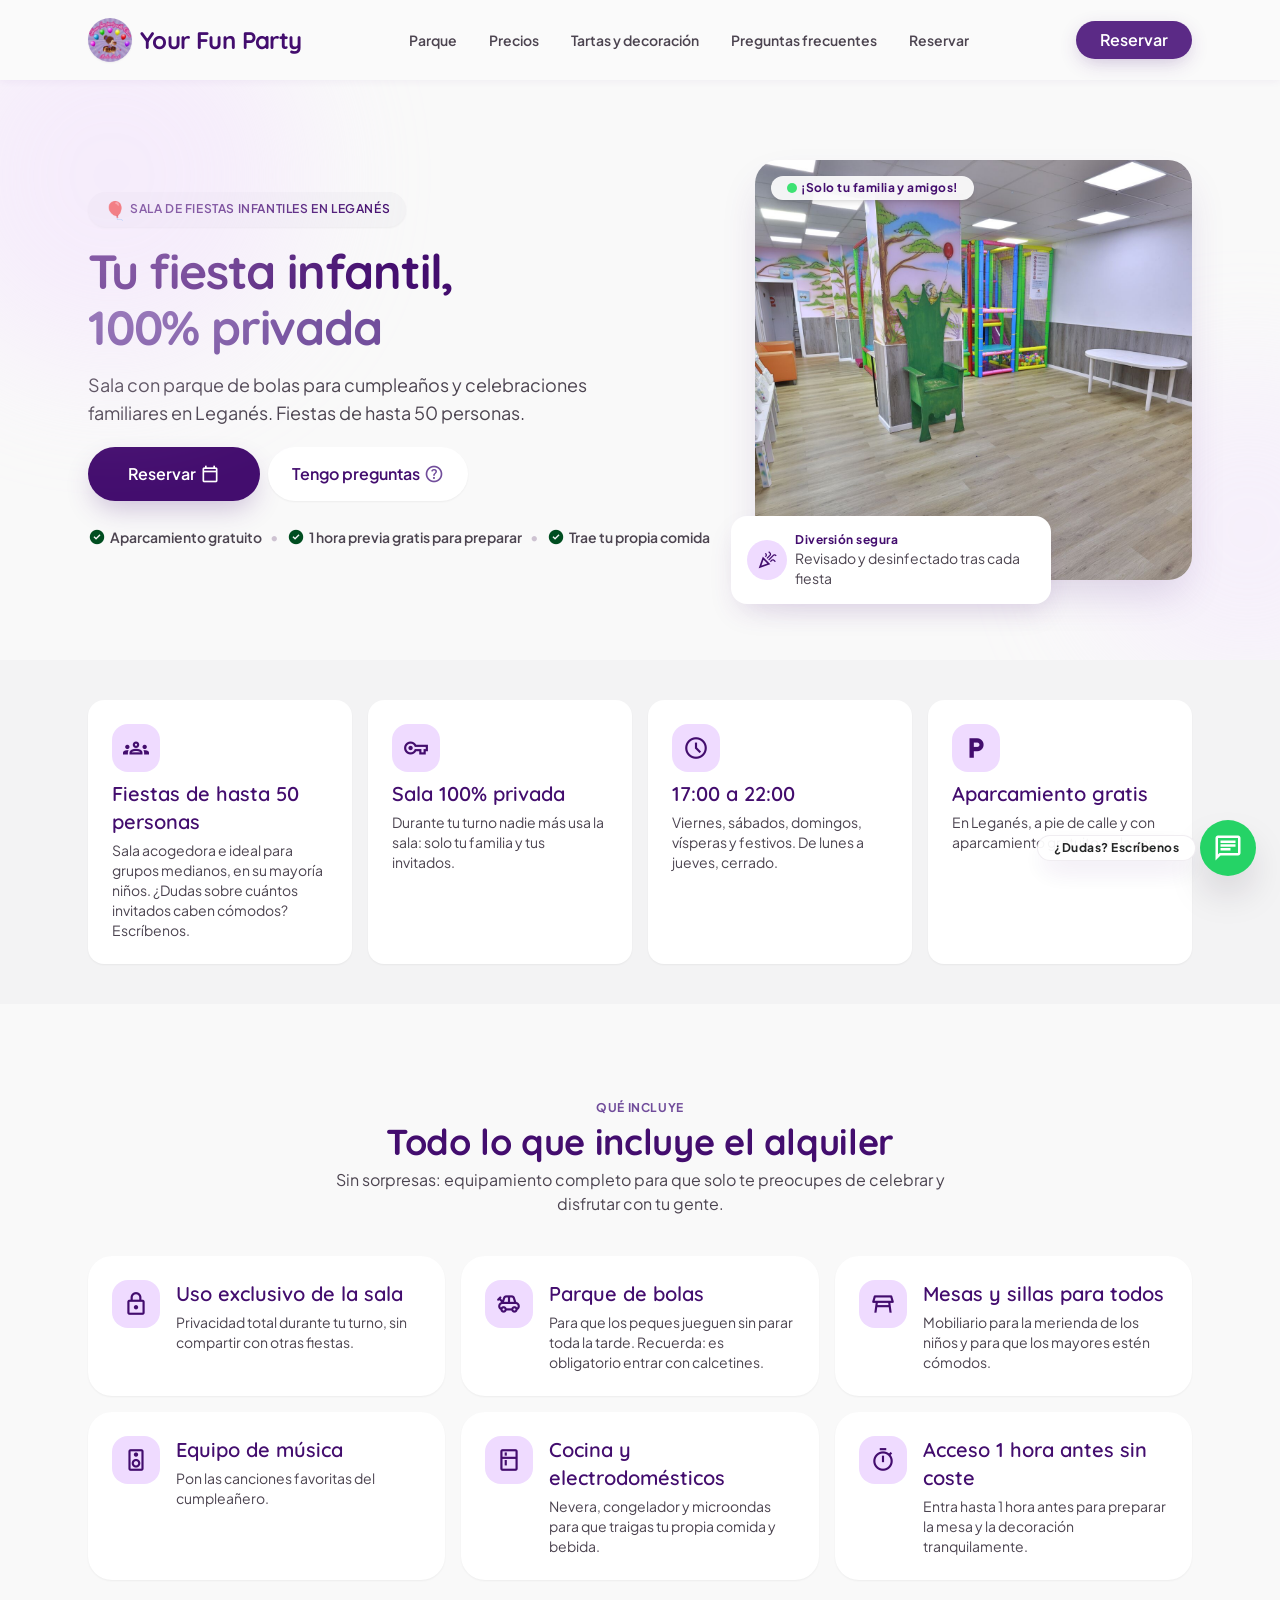
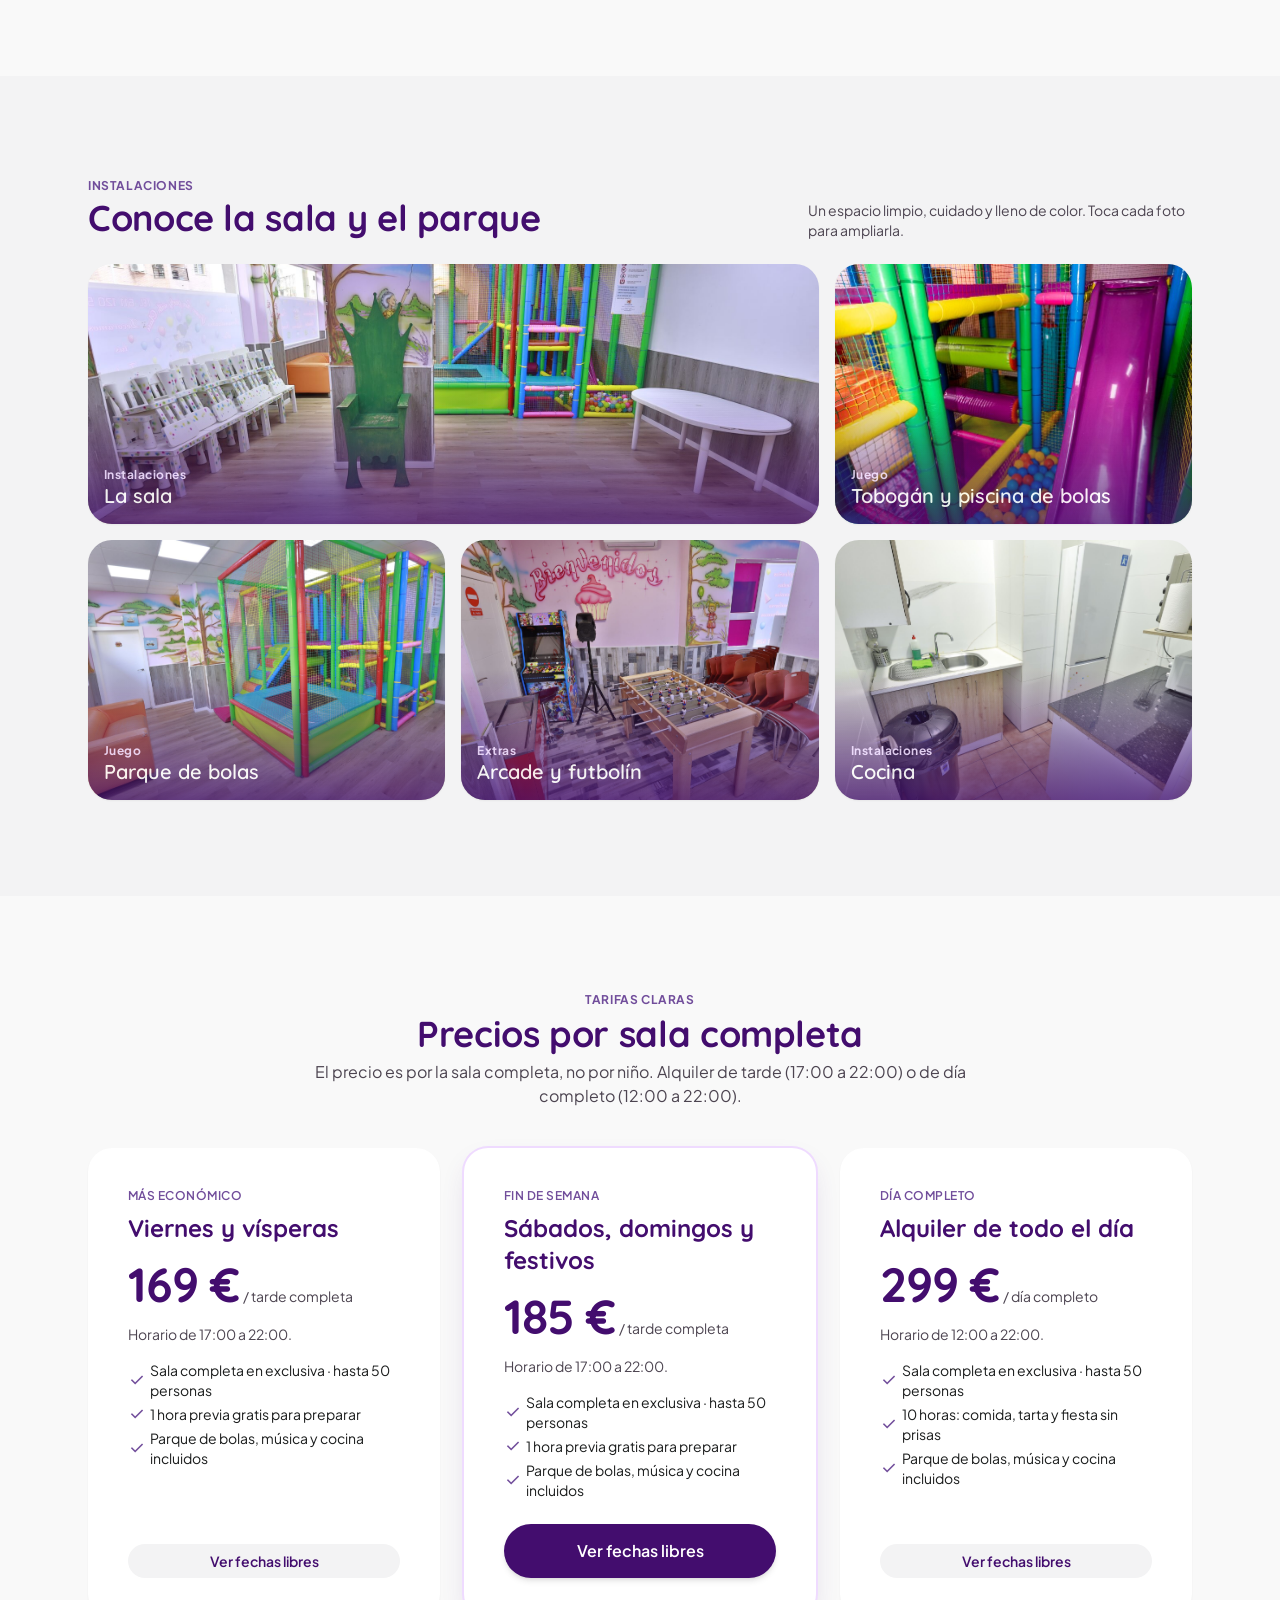
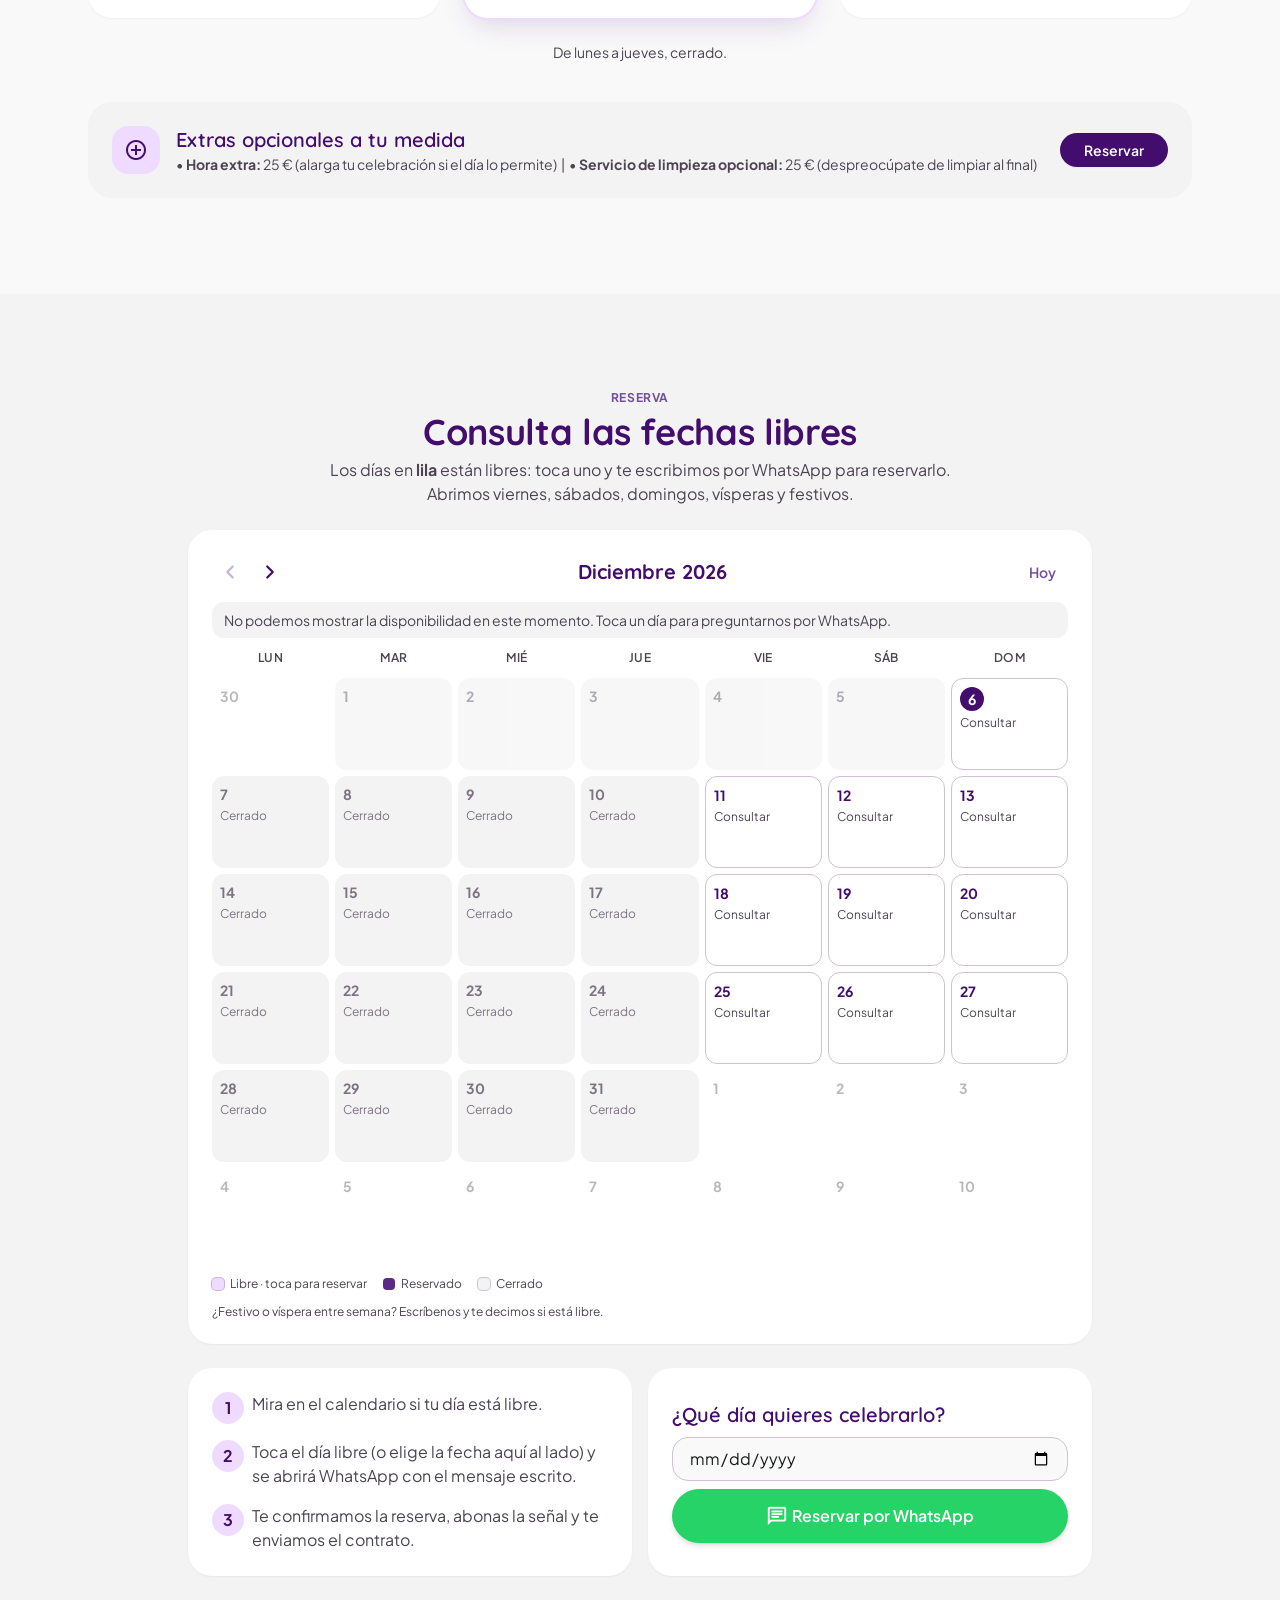
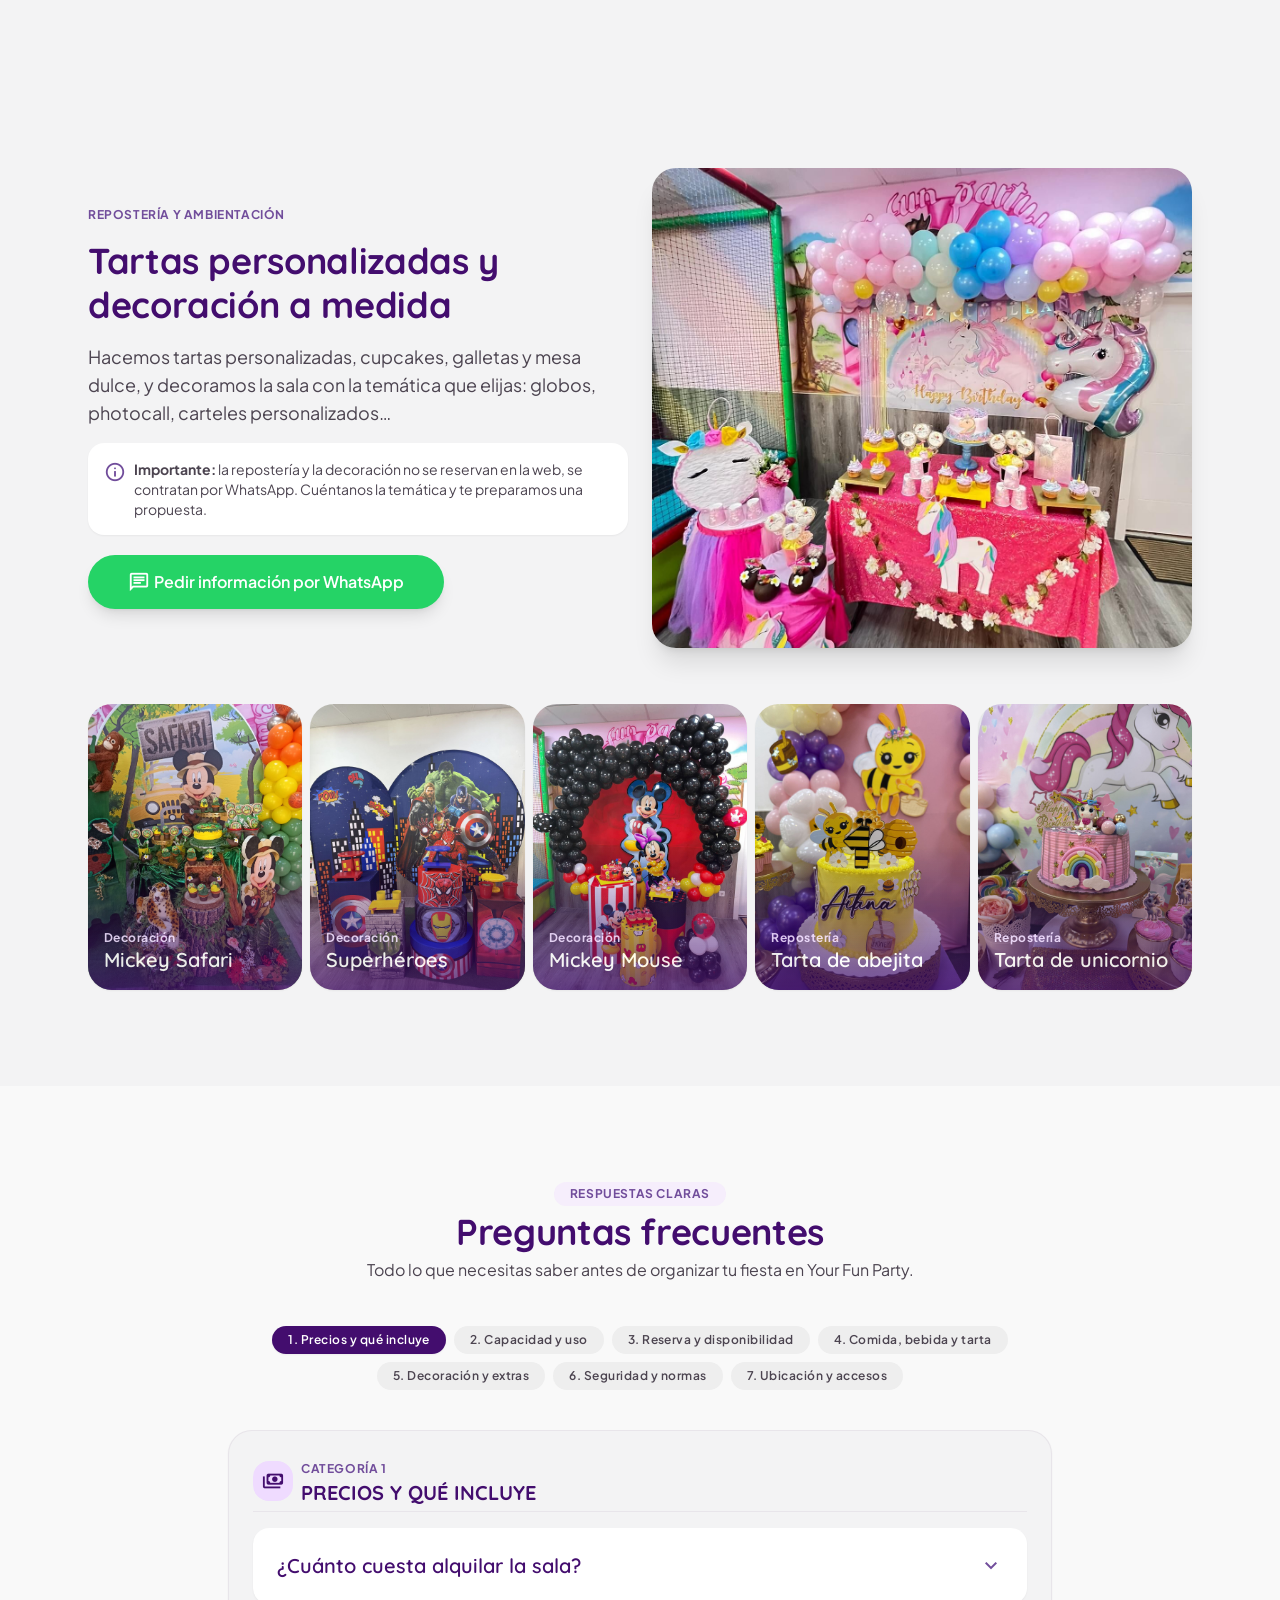
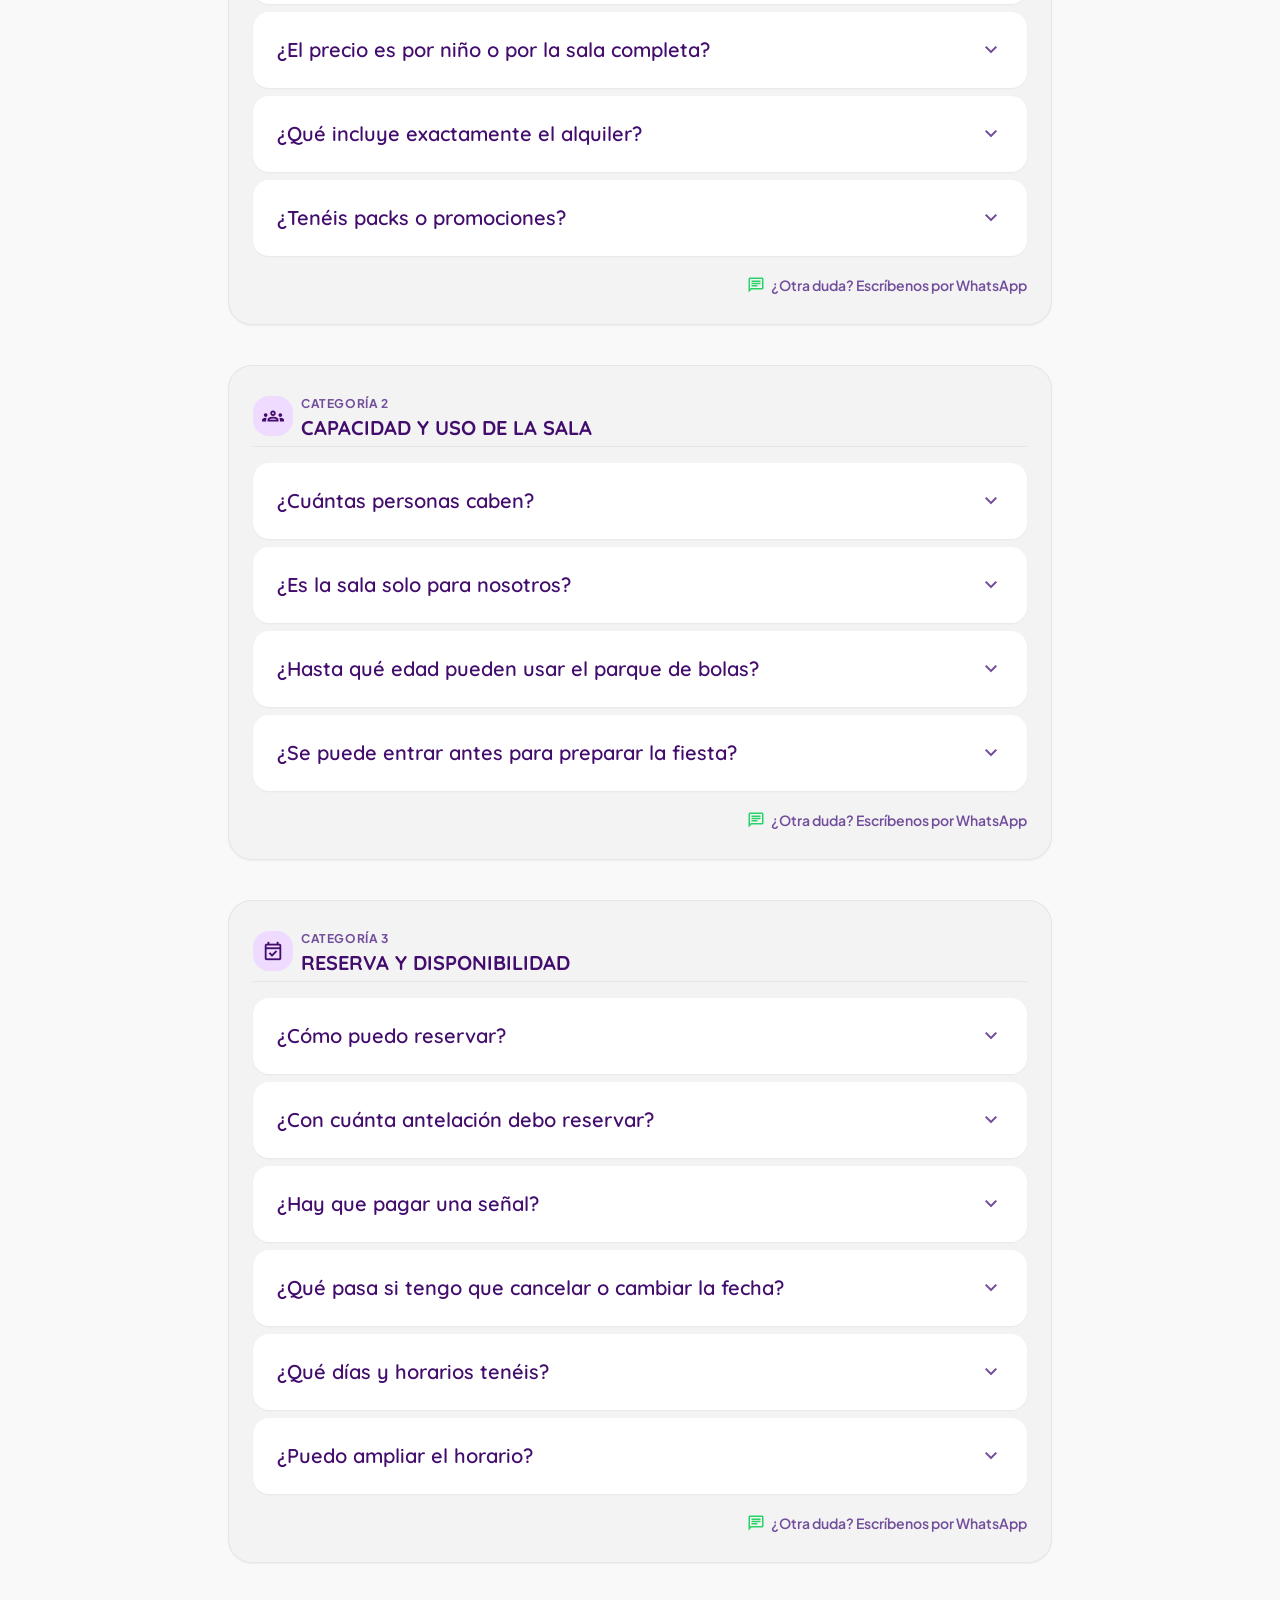
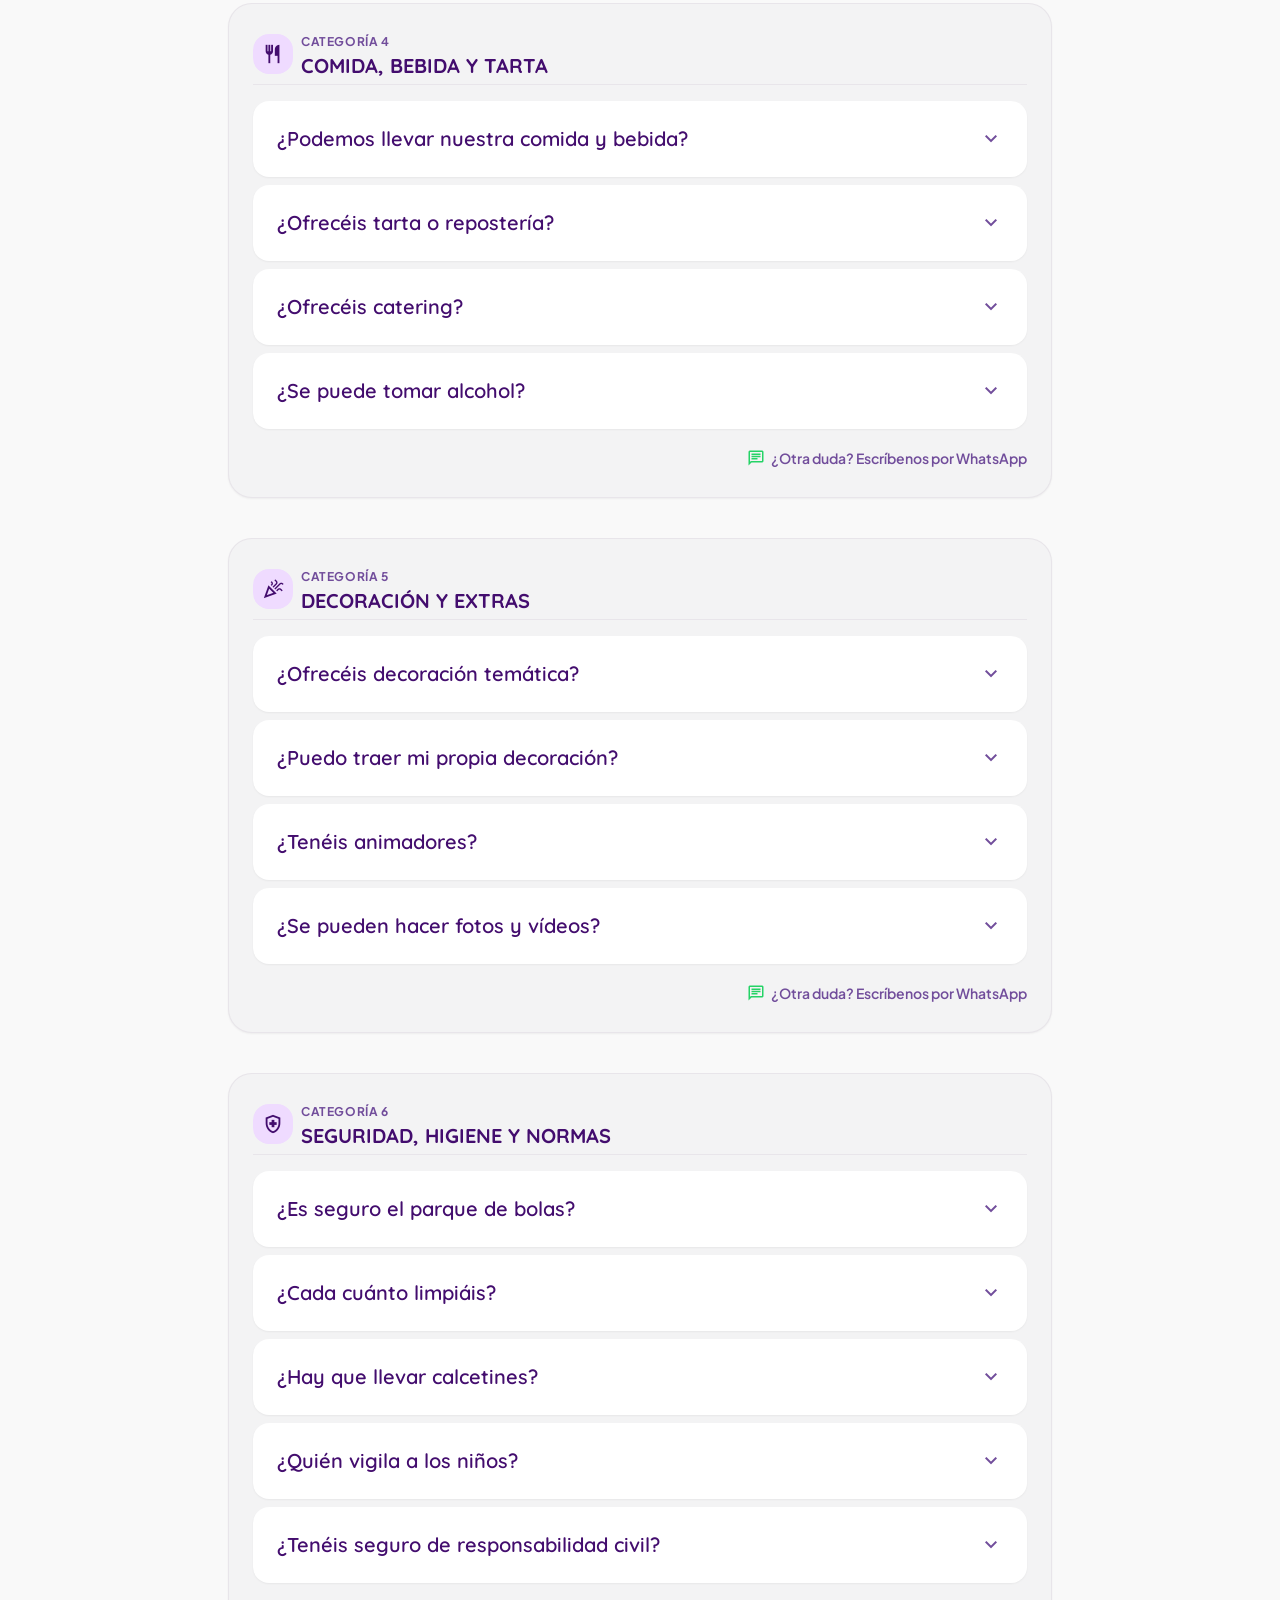
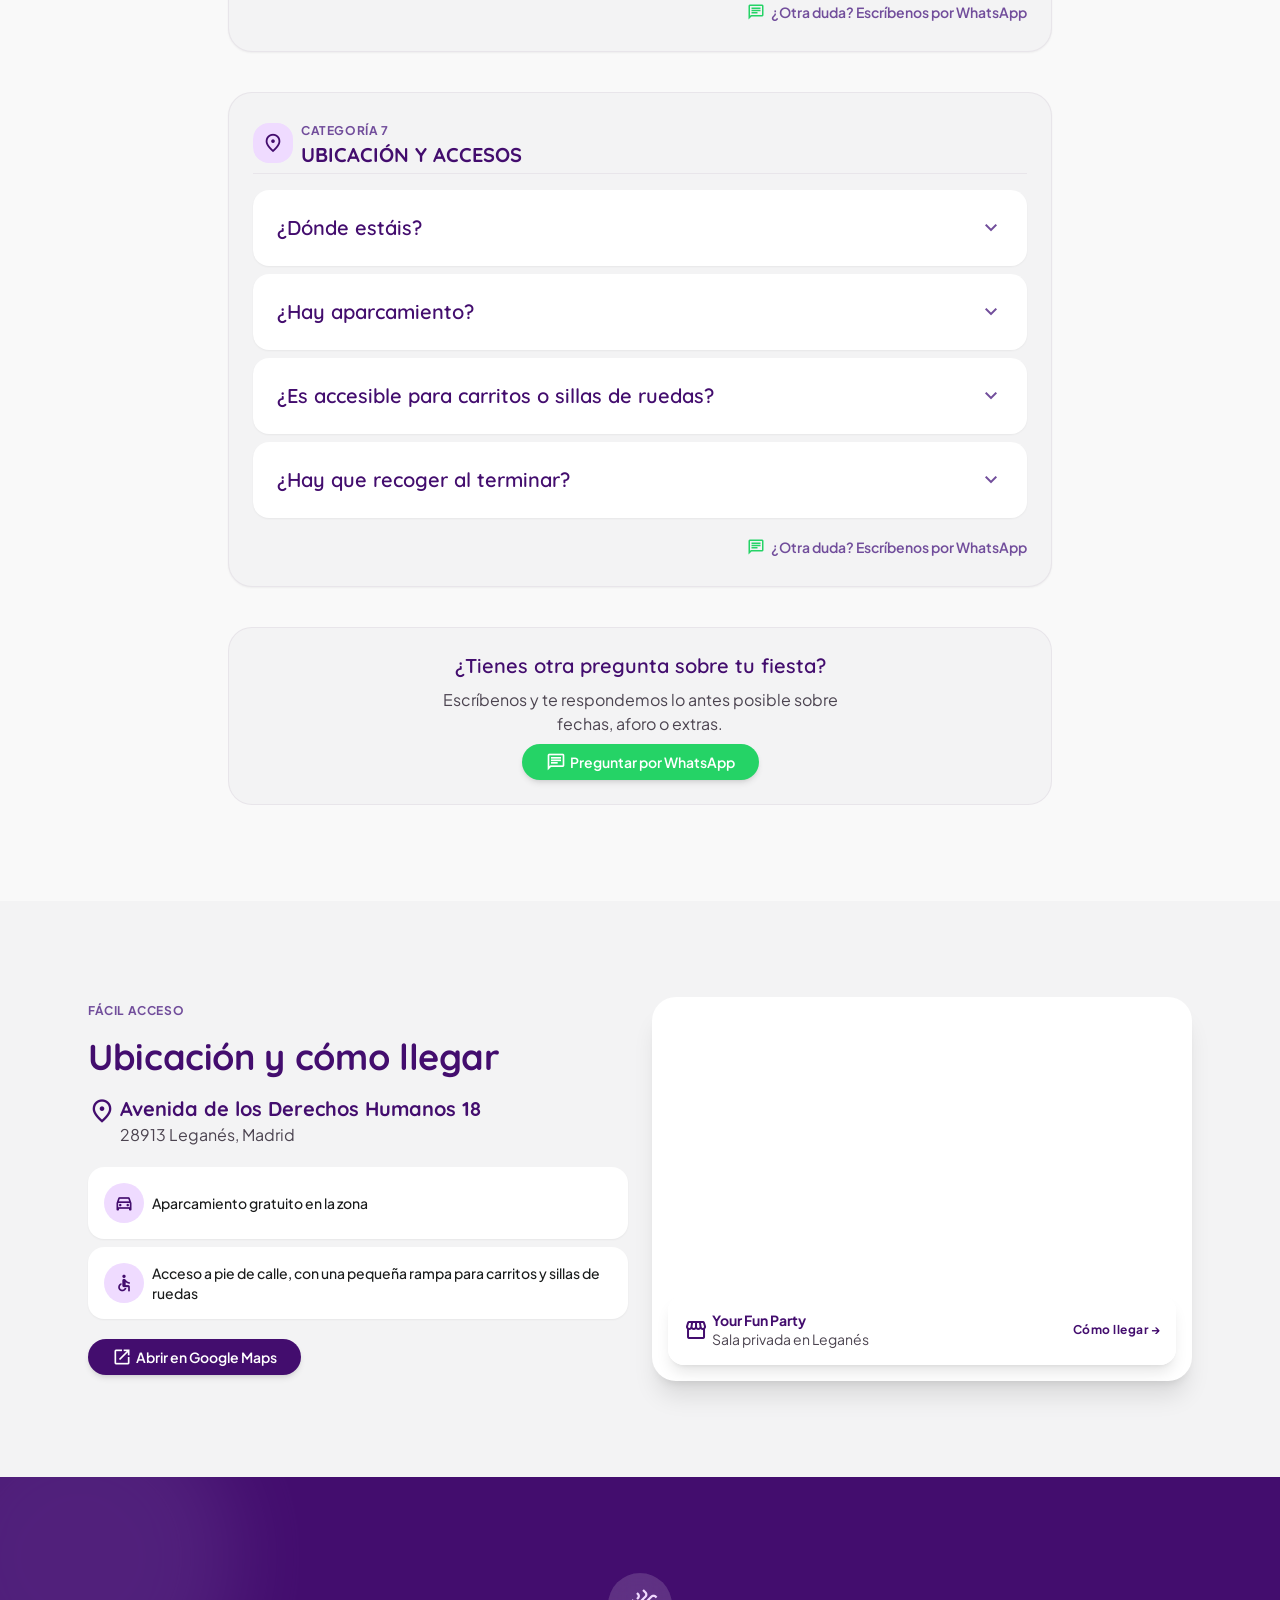
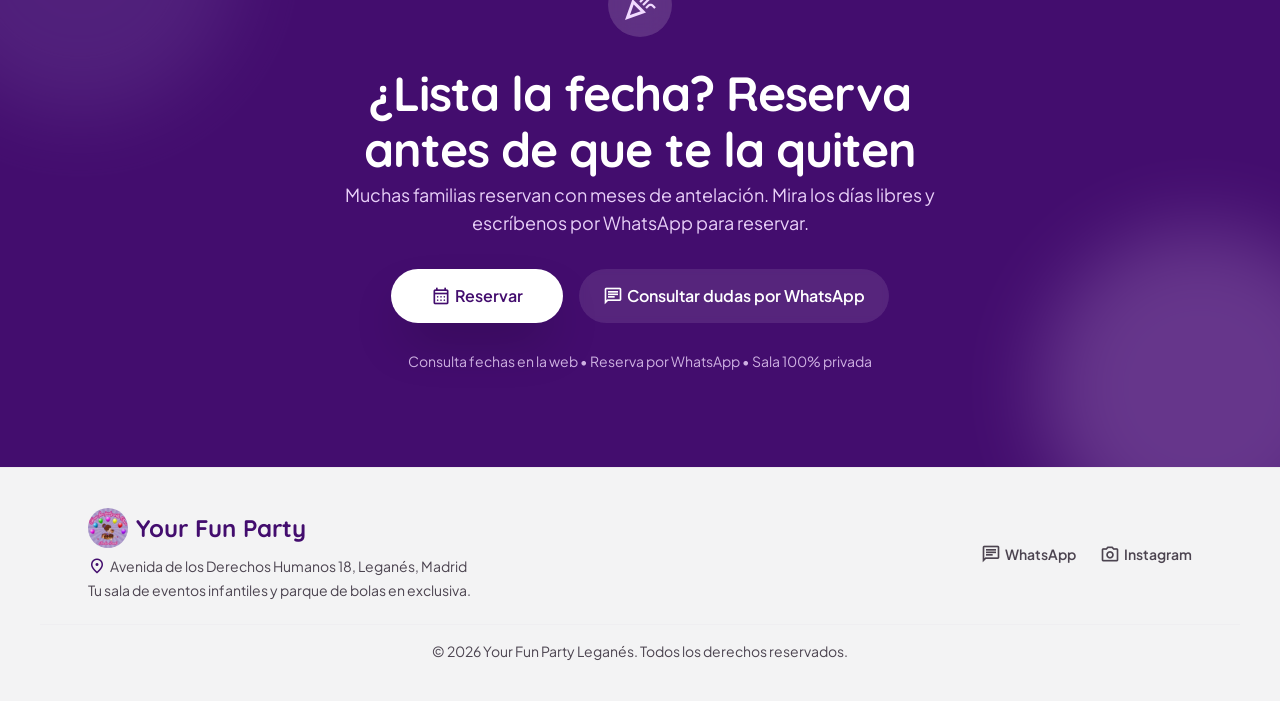
==== commit 0dd445b0: "Add files via upload" ====
--- a/index.html
+++ b/index.html
@@ -53,7 +53,7 @@
 <!-- Right Column: Visual Showcase -->
 <div class="lg:col-span-5 relative">
 <div class="relative rounded-3xl overflow-hidden shadow-[0_20px_40px_-8px_rgba(91,42,134,0.18)] bg-surface-container-lowest">
-<img alt="Sala y parque de bolas de Your Fun Party en Leganés" class="w-full h-[360px] sm:h-[420px] object-cover object-[60%_50%] hover:scale-105 transition-transform duration-500" src="img/portada.jpg" fetchpriority="high">
+<img alt="Sala y parque de bolas de Your Fun Party en Leganés" class="w-full h-[360px] sm:h-[420px] object-cover object-[45%_50%] hover:scale-105 transition-transform duration-500" src="img/portada.jpg" fetchpriority="high">
 <!-- Overlay Badges -->
 <div class="absolute top-4 left-4 bg-surface-container-lowest/90 backdrop-blur-md px-space-md py-space-xs rounded-full shadow-md flex items-center gap-space-xs">
 <span class="w-2.5 h-2.5 rounded-full bg-tertiary-fixed-dim"></span>
@@ -201,19 +201,40 @@
         </p>
 </div>
 <!-- Fotos del local -->
-<div class="grid grid-cols-1 md:grid-cols-3 gap-space-md">
-<button class="group relative rounded-3xl overflow-hidden shadow-sm text-left w-full cursor-zoom-in h-64 sm:h-80 md:h-96 md:col-span-2" data-desc="Sala privada con zona de mesas y parque de bolas" data-title="La sala" onclick="openPhotoModal(this)" type="button">
-<img alt="Vista general de la sala de Your Fun Party" loading="lazy" class="w-full h-full object-cover group-hover:scale-105 transition-transform duration-300" src="img/portada.jpg">
-<div class="absolute inset-0 bg-gradient-to-t from-primary/80 via-transparent opacity-90 flex flex-col justify-end p-space-md">
+<div class="grid grid-cols-2 md:grid-cols-3 auto-rows-[170px] sm:auto-rows-[220px] md:auto-rows-[260px] gap-space-sm md:gap-space-md">
+<button class="group relative rounded-3xl overflow-hidden shadow-sm text-left w-full h-full cursor-zoom-in col-span-2" data-desc="Zona de mesas para la merienda y la celebración" data-title="La sala" onclick="openPhotoModal(this)" type="button">
+<img alt="Sala de celebraciones de Your Fun Party" loading="lazy" class="w-full h-full object-cover  group-hover:scale-105 transition-transform duration-300" src="img/local-salon.jpg">
+<div class="absolute inset-0 bg-gradient-to-t from-primary/80 via-transparent opacity-90 flex flex-col justify-end p-space-sm sm:p-space-md">
 <span class="font-label-sm text-label-sm text-secondary-fixed">Instalaciones</span>
-<span class="font-headline-sm text-headline-sm text-on-primary font-semibold">La sala</span>
+<span class="font-headline-sm text-headline-sm text-on-primary font-semibold leading-tight">La sala</span>
 </div>
 </button>
-<button class="group relative rounded-3xl overflow-hidden shadow-sm text-left w-full cursor-zoom-in h-80 md:h-96" data-desc="Diversión para los peques toda la tarde" data-title="Parque de bolas y tobogán" onclick="openPhotoModal(this)" type="button">
-<img alt="Tobogán y piscina de bolas de Your Fun Party" loading="lazy" class="w-full h-full object-cover group-hover:scale-105 transition-transform duration-300" src="img/local-tobogan.jpg">
-<div class="absolute inset-0 bg-gradient-to-t from-primary/80 via-transparent opacity-90 flex flex-col justify-end p-space-md">
+<button class="group relative rounded-3xl overflow-hidden shadow-sm text-left w-full h-full cursor-zoom-in row-span-2 md:row-span-1" data-desc="Diversión para los peques toda la tarde" data-title="Tobogán y piscina de bolas" onclick="openPhotoModal(this)" type="button">
+<img alt="Tobogán y piscina de bolas" loading="lazy" class="w-full h-full object-cover  group-hover:scale-105 transition-transform duration-300" src="img/local-tobogan.jpg">
+<div class="absolute inset-0 bg-gradient-to-t from-primary/80 via-transparent opacity-90 flex flex-col justify-end p-space-sm sm:p-space-md">
 <span class="font-label-sm text-label-sm text-secondary-fixed">Juego</span>
-<span class="font-headline-sm text-headline-sm text-on-primary font-semibold">Parque de bolas y tobogán</span>
+<span class="font-headline-sm text-headline-sm text-on-primary font-semibold leading-tight">Tobogán y piscina de bolas</span>
+</div>
+</button>
+<button class="group relative rounded-3xl overflow-hidden shadow-sm text-left w-full h-full cursor-zoom-in " data-desc="Parque de bolas de varias alturas" data-title="Parque de bolas" onclick="openPhotoModal(this)" type="button">
+<img alt="Parque de bolas de Your Fun Party" loading="lazy" class="w-full h-full object-cover  group-hover:scale-105 transition-transform duration-300" src="img/local-parque.jpg">
+<div class="absolute inset-0 bg-gradient-to-t from-primary/80 via-transparent opacity-90 flex flex-col justify-end p-space-sm sm:p-space-md">
+<span class="font-label-sm text-label-sm text-secondary-fixed">Juego</span>
+<span class="font-headline-sm text-headline-sm text-on-primary font-semibold leading-tight">Parque de bolas</span>
+</div>
+</button>
+<button class="group relative rounded-3xl overflow-hidden shadow-sm text-left w-full h-full cursor-zoom-in " data-desc="Máquina arcade y futbolín" data-title="Arcade y futbolín" onclick="openPhotoModal(this)" type="button">
+<img alt="Máquina arcade y futbolín" loading="lazy" class="w-full h-full object-cover  group-hover:scale-105 transition-transform duration-300" src="img/local-futbolin.jpg">
+<div class="absolute inset-0 bg-gradient-to-t from-primary/80 via-transparent opacity-90 flex flex-col justify-end p-space-sm sm:p-space-md">
+<span class="font-label-sm text-label-sm text-secondary-fixed">Extras</span>
+<span class="font-headline-sm text-headline-sm text-on-primary font-semibold leading-tight">Arcade y futbolín</span>
+</div>
+</button>
+<button class="group relative rounded-3xl overflow-hidden shadow-sm text-left w-full h-full cursor-zoom-in col-span-2 md:col-span-1" data-desc="Nevera, microondas y fregadero para tu comida" data-title="Cocina" onclick="openPhotoModal(this)" type="button">
+<img alt="Cocina con nevera y microondas" loading="lazy" class="w-full h-full object-cover  group-hover:scale-105 transition-transform duration-300" src="img/local-cocina.jpg">
+<div class="absolute inset-0 bg-gradient-to-t from-primary/80 via-transparent opacity-90 flex flex-col justify-end p-space-sm sm:p-space-md">
+<span class="font-label-sm text-label-sm text-secondary-fixed">Instalaciones</span>
+<span class="font-headline-sm text-headline-sm text-on-primary font-semibold leading-tight">Cocina</span>
 </div>
 </button>
 </div>
@@ -301,19 +322,19 @@
 <div class="flex flex-col items-center text-center max-w-2xl mx-auto gap-space-xs">
 <span class="font-label-sm text-label-sm uppercase tracking-wider text-secondary font-bold">Reserva</span>
 <h2 class="font-headline-lg text-headline-lg text-primary font-bold">Consulta las fechas libres</h2>
-<p class="font-body-md text-body-md text-on-surface-variant">Los días que aparecen como <strong>ocupados</strong> ya están reservados. Abrimos viernes, sábados, domingos, vísperas y festivos de 17:00 a 22:00.</p>
+<p class="font-body-md text-body-md text-on-surface-variant">Los días en <strong>lila</strong> están libres: toca uno y te escribimos por WhatsApp para reservarlo. Abrimos viernes, sábados, domingos, vísperas y festivos.</p>
 </div>
 <!-- Calendario -->
-<div class="bg-surface-container-lowest rounded-3xl shadow-sm overflow-hidden p-space-sm sm:p-space-md">
-<div id="calendarBox" class="w-full h-[460px] sm:h-[560px] rounded-2xl overflow-hidden bg-surface-container-low flex items-center justify-center text-center p-space-lg">
-<p class="font-body-md text-body-md text-on-surface-variant">Calendario de disponibilidad próximamente.<br>Mientras tanto, pregúntanos por tu fecha por WhatsApp.</p>
+<div class="bg-surface-container-lowest rounded-3xl shadow-sm overflow-hidden p-3 sm:p-space-lg">
+<div id="calendarBox" class="w-full min-h-[420px] flex items-center justify-center text-center">
+<p class="font-body-md text-body-md text-on-surface-variant">Cargando disponibilidad…</p>
 </div>
 </div>
 <!-- Pasos + selector de fecha -->
 <div class="grid grid-cols-1 md:grid-cols-2 gap-space-md items-stretch">
 <ol class="bg-surface-container-lowest rounded-3xl shadow-sm p-space-lg flex flex-col gap-space-md">
 <li class="flex gap-space-sm"><span class="w-8 h-8 rounded-full bg-secondary-fixed text-primary font-bold flex items-center justify-center shrink-0">1</span><span class="font-body-md text-body-md text-on-surface-variant">Mira en el calendario si tu día está libre.</span></li>
-<li class="flex gap-space-sm"><span class="w-8 h-8 rounded-full bg-secondary-fixed text-primary font-bold flex items-center justify-center shrink-0">2</span><span class="font-body-md text-body-md text-on-surface-variant">Elige la fecha y escríbenos por WhatsApp.</span></li>
+<li class="flex gap-space-sm"><span class="w-8 h-8 rounded-full bg-secondary-fixed text-primary font-bold flex items-center justify-center shrink-0">2</span><span class="font-body-md text-body-md text-on-surface-variant">Toca el día libre (o elige la fecha aquí al lado) y se abrirá WhatsApp con el mensaje escrito.</span></li>
 <li class="flex gap-space-sm"><span class="w-8 h-8 rounded-full bg-secondary-fixed text-primary font-bold flex items-center justify-center shrink-0">3</span><span class="font-body-md text-body-md text-on-surface-variant">Te confirmamos la reserva, abonas la señal y te enviamos el contrato.</span></li>
 </ol>
 <div class="bg-surface-container-lowest rounded-3xl shadow-sm p-space-lg flex flex-col gap-space-sm justify-center">
@@ -986,17 +1007,7 @@
     new IntersectionObserver(([e]) => bar.classList.toggle('translate-y-full', e.isIntersecting)).observe(hero);
   });
 
-  // ====== CALENDARIO DE DISPONIBILIDAD ======
-  // Pega aquí el ID del Google Calendar del parque (Configuración del calendario > "Integrar el calendario" > ID del calendario).
-  const CALENDAR_ID = '';
   document.addEventListener('DOMContentLoaded', function () {
-    const box = document.getElementById('calendarBox');
-    if (CALENDAR_ID && box) {
-      const src = 'https://calendar.google.com/calendar/embed?src=' + encodeURIComponent(CALENDAR_ID) +
-        '&ctz=Europe%2FMadrid&hl=es&wkst=2&mode=MONTH&showTitle=0&showPrint=0&showTabs=0&showCalendars=0&showTz=0';
-      box.className = 'w-full h-[460px] sm:h-[560px] rounded-2xl overflow-hidden';
-      box.innerHTML = '<iframe title="Disponibilidad de Your Fun Party" src="' + src + '" class="w-full h-full border-0" loading="lazy"></iframe>';
-    }
     // Mensaje de WhatsApp con la fecha elegida
     const input = document.getElementById('fechaReserva');
     const btn = document.getElementById('btnReservaWa');
@@ -1025,4 +1036,5 @@
   });
 </script></main><aside class="fixed bottom-24 md:bottom-6 right-4 md:right-6 z-50 flex items-center group"><div class="mr-space-xs hidden md:flex items-center bg-surface-container-lowest text-on-surface font-label-sm text-label-sm px-space-md py-space-xs rounded-full shadow-[0_12px_28px_-6px_rgba(91,42,134,0.16)] border border-outline-variant/30 opacity-95 pointer-events-none transition-all group-hover:opacity-100">¿Dudas? Escríbenos</div><a aria-label="Contactar por WhatsApp" class="w-14 h-14 bg-[#25D366] text-white rounded-full flex items-center justify-center shadow-[0_20px_40px_-8px_rgba(30,18,43,0.22)] hover:scale-105 active:scale-95 transition-transform" href="https://wa.me/34611120529" rel="noopener noreferrer" target="_blank"><span class="material-symbols-outlined text-[30px]">chat</span></a></aside><div id="mobileBar" class="md:hidden fixed bottom-0 left-0 right-0 z-40 translate-y-full transition-transform duration-300 bg-surface-container-lowest/95 backdrop-blur-md px-margin-mobile py-space-sm shadow-[0_-6px_20px_rgba(91,42,134,0.08)] flex items-center justify-between gap-space-sm"><div class="flex flex-col"><span class="font-label-sm text-label-sm text-on-surface-variant uppercase tracking-wider">Sala privada</span><span class="font-headline-sm text-headline-sm text-primary">Desde 169 €</span></div><a class="bg-primary-container text-on-primary font-label-lg text-label-lg px-space-lg py-space-sm rounded-full shadow-md flex items-center gap-space-xs" href="#disponibilidad"><span >Reservar</span><span class="material-symbols-outlined text-[18px]">calendar_today</span></a></div><footer class="w-full bg-surface-container-low py-space-xl border-t border-outline-variant/20"><div class="max-w-[1200px] mx-auto px-margin-mobile lg:px-margin flex flex-col md:flex-row items-start md:items-center justify-between gap-space-lg"><div class="flex flex-col gap-space-xs max-w-sm"><div class="flex items-center gap-space-sm mb-space-xs"><img alt="Your Fun Party" class="h-10 w-10 rounded-full object-cover" src="img/logo.jpg"><span class="font-headline-md text-headline-md font-bold text-primary">Your Fun Party</span></div><p class="font-body-sm text-body-sm text-on-surface-variant flex items-center gap-space-xs"><span class="material-symbols-outlined text-[18px] text-primary">location_on</span>Avenida de los Derechos Humanos 18, Leganés, Madrid</p><p class="font-body-sm text-body-sm text-on-surface-variant">Tu sala de eventos infantiles y parque de bolas en exclusiva.</p></div><div class="flex flex-wrap items-center gap-space-lg"><a class="flex items-center gap-space-xs font-label-md text-label-md text-on-surface-variant hover:text-primary transition-colors" href="https://wa.me/34611120529" rel="noopener noreferrer" target="_blank"><span class="material-symbols-outlined text-[20px]">chat</span>WhatsApp</a><a class="flex items-center gap-space-xs font-label-md text-label-md text-on-surface-variant hover:text-primary transition-colors" href="https://www.instagram.com/yourfunparty/" rel="noopener noreferrer" target="_blank"><span class="material-symbols-outlined text-[20px]">photo_camera</span>Instagram</a></div></div><div class="max-w-[1200px] mx-auto px-margin-mobile lg:px-margin mt-space-lg pt-space-md border-t border-outline-variant/10 text-center font-body-sm text-body-sm text-on-surface-variant">© 2026 Your Fun Party Leganés. Todos los derechos reservados.</div></footer>
 
+<script src="calendario.js" defer></script>
 </body></html>
--- a/styles.css
+++ b/styles.css
@@ -1 +1 @@
-*,:after,:before{--tw-border-spacing-x:0;--tw-border-spacing-y:0;--tw-translate-x:0;--tw-translate-y:0;--tw-rotate:0;--tw-skew-x:0;--tw-skew-y:0;--tw-scale-x:1;--tw-scale-y:1;--tw-pan-x: ;--tw-pan-y: ;--tw-pinch-zoom: ;--tw-scroll-snap-strictness:proximity;--tw-gradient-from-position: ;--tw-gradient-via-position: ;--tw-gradient-to-position: ;--tw-ordinal: ;--tw-slashed-zero: ;--tw-numeric-figure: ;--tw-numeric-spacing: ;--tw-numeric-fraction: ;--tw-ring-inset: ;--tw-ring-offset-width:0px;--tw-ring-offset-color:#fff;--tw-ring-color:rgba(59,130,246,.5);--tw-ring-offset-shadow:0 0 #0000;--tw-ring-shadow:0 0 #0000;--tw-shadow:0 0 #0000;--tw-shadow-colored:0 0 #0000;--tw-blur: ;--tw-brightness: ;--tw-contrast: ;--tw-grayscale: ;--tw-hue-rotate: ;--tw-invert: ;--tw-saturate: ;--tw-sepia: ;--tw-drop-shadow: ;--tw-backdrop-blur: ;--tw-backdrop-brightness: ;--tw-backdrop-contrast: ;--tw-backdrop-grayscale: ;--tw-backdrop-hue-rotate: ;--tw-backdrop-invert: ;--tw-backdrop-opacity: ;--tw-backdrop-saturate: ;--tw-backdrop-sepia: ;--tw-contain-size: ;--tw-contain-layout: ;--tw-contain-paint: ;--tw-contain-style: }::backdrop{--tw-border-spacing-x:0;--tw-border-spacing-y:0;--tw-translate-x:0;--tw-translate-y:0;--tw-rotate:0;--tw-skew-x:0;--tw-skew-y:0;--tw-scale-x:1;--tw-scale-y:1;--tw-pan-x: ;--tw-pan-y: ;--tw-pinch-zoom: ;--tw-scroll-snap-strictness:proximity;--tw-gradient-from-position: ;--tw-gradient-via-position: ;--tw-gradient-to-position: ;--tw-ordinal: ;--tw-slashed-zero: ;--tw-numeric-figure: ;--tw-numeric-spacing: ;--tw-numeric-fraction: ;--tw-ring-inset: ;--tw-ring-offset-width:0px;--tw-ring-offset-color:#fff;--tw-ring-color:rgba(59,130,246,.5);--tw-ring-offset-shadow:0 0 #0000;--tw-ring-shadow:0 0 #0000;--tw-shadow:0 0 #0000;--tw-shadow-colored:0 0 #0000;--tw-blur: ;--tw-brightness: ;--tw-contrast: ;--tw-grayscale: ;--tw-hue-rotate: ;--tw-invert: ;--tw-saturate: ;--tw-sepia: ;--tw-drop-shadow: ;--tw-backdrop-blur: ;--tw-backdrop-brightness: ;--tw-backdrop-contrast: ;--tw-backdrop-grayscale: ;--tw-backdrop-hue-rotate: ;--tw-backdrop-invert: ;--tw-backdrop-opacity: ;--tw-backdrop-saturate: ;--tw-backdrop-sepia: ;--tw-contain-size: ;--tw-contain-layout: ;--tw-contain-paint: ;--tw-contain-style: }/*! tailwindcss v3.4.17 | MIT License | https://tailwindcss.com*/*,:after,:before{border:0 solid #e5e7eb;box-sizing:border-box}:after,:before{--tw-content:""}:host,html{line-height:1.5;-webkit-text-size-adjust:100%;font-family:ui-sans-serif,system-ui,sans-serif,Apple Color Emoji,Segoe UI Emoji,Segoe UI Symbol,Noto Color Emoji;font-feature-settings:normal;font-variation-settings:normal;-moz-tab-size:4;-o-tab-size:4;tab-size:4;-webkit-tap-highlight-color:transparent}body{line-height:inherit;margin:0}hr{border-top-width:1px;color:inherit;height:0}abbr:where([title]){-webkit-text-decoration:underline dotted;text-decoration:underline dotted}h1,h2,h3,h4,h5,h6{font-size:inherit;font-weight:inherit}a{color:inherit;text-decoration:inherit}b,strong{font-weight:bolder}code,kbd,pre,samp{font-family:ui-monospace,SFMono-Regular,Menlo,Monaco,Consolas,Liberation Mono,Courier New,monospace;font-feature-settings:normal;font-size:1em;font-variation-settings:normal}small{font-size:80%}sub,sup{font-size:75%;line-height:0;position:relative;vertical-align:baseline}sub{bottom:-.25em}sup{top:-.5em}table{border-collapse:collapse;border-color:inherit;text-indent:0}button,input,optgroup,select,textarea{color:inherit;font-family:inherit;font-feature-settings:inherit;font-size:100%;font-variation-settings:inherit;font-weight:inherit;letter-spacing:inherit;line-height:inherit;margin:0;padding:0}button,select{text-transform:none}button,input:where([type=button]),input:where([type=reset]),input:where([type=submit]){-webkit-appearance:button;background-color:transparent;background-image:none}:-moz-focusring{outline:auto}:-moz-ui-invalid{box-shadow:none}progress{vertical-align:baseline}::-webkit-inner-spin-button,::-webkit-outer-spin-button{height:auto}[type=search]{-webkit-appearance:textfield;outline-offset:-2px}::-webkit-search-decoration{-webkit-appearance:none}::-webkit-file-upload-button{-webkit-appearance:button;font:inherit}summary{display:list-item}blockquote,dd,dl,figure,h1,h2,h3,h4,h5,h6,hr,p,pre{margin:0}fieldset{margin:0}fieldset,legend{padding:0}menu,ol,ul{list-style:none;margin:0;padding:0}dialog{padding:0}textarea{resize:vertical}input::-moz-placeholder,textarea::-moz-placeholder{color:#9ca3af;opacity:1}input::placeholder,textarea::placeholder{color:#9ca3af;opacity:1}[role=button],button{cursor:pointer}:disabled{cursor:default}audio,canvas,embed,iframe,img,object,svg,video{display:block;vertical-align:middle}img,video{height:auto;max-width:100%}[hidden]:where(:not([hidden=until-found])){display:none}.pointer-events-none{pointer-events:none}.fixed{position:fixed}.absolute{position:absolute}.relative{position:relative}.inset-0{inset:0}.-bottom-20{bottom:-5rem}.-bottom-6{bottom:-1.5rem}.-left-20{left:-5rem}.-left-6{left:-1.5rem}.-right-20{right:-5rem}.-right-32{right:-8rem}.-top-20{top:-5rem}.-top-24{top:-6rem}.bottom-0{bottom:0}.bottom-24{bottom:6rem}.bottom-4{bottom:1rem}.left-0{left:0}.left-4{left:1rem}.right-0{right:0}.right-4{right:1rem}.top-0{top:0}.top-1\/2{top:50%}.top-12{top:3rem}.top-4{top:1rem}.z-10{z-index:10}.z-40{z-index:40}.z-50{z-index:50}.col-span-2{grid-column:span 2/span 2}.mx-auto{margin-left:auto;margin-right:auto}.my-space-xs{margin-bottom:.25rem;margin-top:.25rem}.-mt-space-md{margin-top:-1rem}.mb-space-xs{margin-bottom:.25rem}.mr-space-xs{margin-right:.25rem}.mt-0\.5{margin-top:.125rem}.mt-space-lg{margin-top:1.5rem}.block{display:block}.flex{display:flex}.inline-flex{display:inline-flex}.grid{display:grid}.hidden{display:none}.aspect-\[3\/4\]{aspect-ratio:3/4}.aspect-square{aspect-ratio:1/1}.h-10{height:2.5rem}.h-11{height:2.75rem}.h-12{height:3rem}.h-14{height:3.5rem}.h-16{height:4rem}.h-2\.5{height:.625rem}.h-20{height:5rem}.h-64{height:16rem}.h-8{height:2rem}.h-80{height:20rem}.h-96{height:24rem}.h-\[360px\]{height:360px}.h-\[460px\]{height:460px}.h-\[65vh\]{height:65vh}.h-full{height:100%}.w-10{width:2.5rem}.w-11{width:2.75rem}.w-12{width:3rem}.w-14{width:3.5rem}.w-16{width:4rem}.w-2\.5{width:.625rem}.w-64{width:16rem}.w-8{width:2rem}.w-80{width:20rem}.w-96{width:24rem}.w-full{width:100%}.max-w-2xl{max-width:42rem}.max-w-3xl{max-width:48rem}.max-w-\[1000px\]{max-width:1000px}.max-w-\[1200px\]{max-width:1200px}.max-w-\[920px\]{max-width:920px}.max-w-md{max-width:28rem}.max-w-sm{max-width:24rem}.max-w-xl{max-width:36rem}.max-w-xs{max-width:20rem}.shrink-0{flex-shrink:0}.translate-y-full{--tw-translate-y:100%;transform:translate(var(--tw-translate-x),var(--tw-translate-y)) rotate(var(--tw-rotate)) skewX(var(--tw-skew-x)) skewY(var(--tw-skew-y)) scaleX(var(--tw-scale-x)) scaleY(var(--tw-scale-y))}.cursor-pointer{cursor:pointer}.cursor-zoom-in{cursor:zoom-in}.select-none{-webkit-user-select:none;-moz-user-select:none;user-select:none}.scroll-mt-20{scroll-margin-top:5rem}.scroll-mt-24{scroll-margin-top:6rem}.list-none{list-style-type:none}.grid-cols-1{grid-template-columns:repeat(1,minmax(0,1fr))}.grid-cols-2{grid-template-columns:repeat(2,minmax(0,1fr))}.flex-col{flex-direction:column}.flex-wrap{flex-wrap:wrap}.items-start{align-items:flex-start}.items-center{align-items:center}.items-baseline{align-items:baseline}.items-stretch{align-items:stretch}.justify-end{justify-content:flex-end}.justify-center{justify-content:center}.justify-between{justify-content:space-between}.gap-1{gap:.25rem}.gap-1\.5{gap:.375rem}.gap-2{gap:.5rem}.gap-space-lg{gap:1.5rem}.gap-space-md{gap:1rem}.gap-space-sm{gap:.5rem}.gap-space-xl{gap:2.5rem}.gap-space-xs{gap:.25rem}.overflow-hidden{overflow:hidden}.scroll-smooth{scroll-behavior:smooth}.text-balance{text-wrap:balance}.rounded-2xl{border-radius:1rem}.rounded-3xl{border-radius:1.5rem}.rounded-full{border-radius:9999px}.rounded-lg{border-radius:.5rem}.rounded-xl{border-radius:.75rem}.border{border-width:1px}.border-0{border-width:0}.border-b{border-bottom-width:1px}.border-t{border-top-width:1px}.border-outline-variant{--tw-border-opacity:1;border-color:rgb(206 195 210/var(--tw-border-opacity,1))}.border-outline-variant\/10{border-color:rgba(206,195,210,.1)}.border-outline-variant\/20{border-color:rgba(206,195,210,.2)}.border-outline-variant\/30{border-color:rgba(206,195,210,.3)}.bg-\[\#25D366\]{--tw-bg-opacity:1;background-color:rgb(37 211 102/var(--tw-bg-opacity,1))}.bg-primary{--tw-bg-opacity:1;background-color:rgb(67 13 110/var(--tw-bg-opacity,1))}.bg-primary-container{--tw-bg-opacity:1;background-color:rgb(91 42 134/var(--tw-bg-opacity,1))}.bg-primary-fixed{--tw-bg-opacity:1;background-color:rgb(241 218 255/var(--tw-bg-opacity,1))}.bg-primary\/80{background-color:rgba(67,13,110,.8)}.bg-secondary{--tw-bg-opacity:1;background-color:rgb(113 77 155/var(--tw-bg-opacity,1))}.bg-secondary-fixed{--tw-bg-opacity:1;background-color:rgb(239 219 255/var(--tw-bg-opacity,1))}.bg-secondary-fixed\/40{background-color:rgba(239,219,255,.4)}.bg-surface{--tw-bg-opacity:1;background-color:rgb(249 249 249/var(--tw-bg-opacity,1))}.bg-surface-container{--tw-bg-opacity:1;background-color:rgb(238 238 238/var(--tw-bg-opacity,1))}.bg-surface-container-high{--tw-bg-opacity:1;background-color:rgb(232 232 232/var(--tw-bg-opacity,1))}.bg-surface-container-low{--tw-bg-opacity:1;background-color:rgb(243 243 244/var(--tw-bg-opacity,1))}.bg-surface-container-lowest{--tw-bg-opacity:1;background-color:rgb(255 255 255/var(--tw-bg-opacity,1))}.bg-surface-container-lowest\/10{background-color:hsla(0,0%,100%,.1)}.bg-surface-container-lowest\/15{background-color:hsla(0,0%,100%,.15)}.bg-surface-container-lowest\/90{background-color:hsla(0,0%,100%,.9)}.bg-surface-container-lowest\/95{background-color:hsla(0,0%,100%,.95)}.bg-surface\/90{background-color:hsla(0,0%,98%,.9)}.bg-tertiary-fixed-dim{--tw-bg-opacity:1;background-color:rgb(61 226 115/var(--tw-bg-opacity,1))}.bg-gradient-to-t{background-image:linear-gradient(to top,var(--tw-gradient-stops))}.from-primary\/80{--tw-gradient-from:rgba(67,13,110,.8) var(--tw-gradient-from-position);--tw-gradient-to:rgba(67,13,110,0) var(--tw-gradient-to-position);--tw-gradient-stops:var(--tw-gradient-from),var(--tw-gradient-to)}.via-transparent{--tw-gradient-to:transparent var(--tw-gradient-to-position);--tw-gradient-stops:var(--tw-gradient-from),transparent var(--tw-gradient-via-position),var(--tw-gradient-to)}.object-contain{-o-object-fit:contain;object-fit:contain}.object-cover{-o-object-fit:cover;object-fit:cover}.object-\[50\%_60\%\]{-o-object-position:50% 60%;object-position:50% 60%}.object-\[60\%_50\%\]{-o-object-position:60% 50%;object-position:60% 50%}.p-4{padding:1rem}.p-space-lg{padding:1.5rem}.p-space-md{padding:1rem}.p-space-sm{padding:.5rem}.p-space-xl{padding:2.5rem}.p-space-xs{padding:.25rem}.px-margin-mobile{padding-left:1.25rem;padding-right:1.25rem}.px-space-lg{padding-left:1.5rem;padding-right:1.5rem}.px-space-md{padding-left:1rem;padding-right:1rem}.px-space-sm{padding-left:.5rem;padding-right:.5rem}.px-space-xl{padding-left:2.5rem;padding-right:2.5rem}.py-1{padding-bottom:.25rem;padding-top:.25rem}.py-1\.5{padding-bottom:.375rem;padding-top:.375rem}.py-space-md{padding-bottom:1rem;padding-top:1rem}.py-space-sm{padding-bottom:.5rem;padding-top:.5rem}.py-space-xl{padding-bottom:2.5rem;padding-top:2.5rem}.py-space-xs{padding-bottom:.25rem;padding-top:.25rem}.pb-24{padding-bottom:6rem}.pb-space-md{padding-bottom:1rem}.pb-space-xs{padding-bottom:.25rem}.pt-0{padding-top:0}.pt-20{padding-top:5rem}.pt-space-md{padding-top:1rem}.pt-space-sm{padding-top:.5rem}.pt-space-xs{padding-top:.25rem}.text-left{text-align:left}.text-center{text-align:center}.text-right{text-align:right}.font-body-lg,.font-body-md,.font-body-sm{font-family:Plus Jakarta Sans}.font-headline-lg,.font-headline-md,.font-headline-sm,.font-headline-xl{font-family:Quicksand}.font-label-lg,.font-label-md,.font-label-sm{font-family:Plus Jakarta Sans}.text-\[18px\]{font-size:18px}.text-\[20px\]{font-size:20px}.text-\[22px\]{font-size:22px}.text-\[24px\]{font-size:24px}.text-\[26px\]{font-size:26px}.text-\[28px\]{font-size:28px}.text-\[30px\]{font-size:30px}.text-\[36px\]{font-size:36px}.text-body-lg{font-size:18px;font-weight:400;line-height:28px}.text-body-md{font-size:16px;font-weight:400;line-height:24px}.text-body-sm{font-size:14px;font-weight:400;line-height:20px}.text-headline-lg{font-size:36px;font-weight:700;letter-spacing:-.01em;line-height:44px}.text-headline-md{font-size:24px;font-weight:600;line-height:32px}.text-headline-sm{font-size:20px;font-weight:600;line-height:28px}.text-headline-xl{font-size:48px;font-weight:700;letter-spacing:-.02em;line-height:56px}.text-label-lg{font-size:16px;font-weight:600;line-height:22px}.text-label-md{font-size:14px;font-weight:600;line-height:18px}.text-label-sm{font-size:12px;font-weight:700;letter-spacing:.04em;line-height:16px}.font-bold{font-weight:700}.font-medium{font-weight:500}.font-semibold{font-weight:600}.uppercase{text-transform:uppercase}.tracking-tight{letter-spacing:-.025em}.tracking-wider{letter-spacing:.05em}.text-\[\#25D366\]{--tw-text-opacity:1;color:rgb(37 211 102/var(--tw-text-opacity,1))}.text-error{--tw-text-opacity:1;color:rgb(186 26 26/var(--tw-text-opacity,1))}.text-on-primary{--tw-text-opacity:1;color:rgb(255 255 255/var(--tw-text-opacity,1))}.text-on-surface{--tw-text-opacity:1;color:rgb(26 28 28/var(--tw-text-opacity,1))}.text-on-surface-variant{--tw-text-opacity:1;color:rgb(76 68 80/var(--tw-text-opacity,1))}.text-outline-variant{--tw-text-opacity:1;color:rgb(206 195 210/var(--tw-text-opacity,1))}.text-primary{--tw-text-opacity:1;color:rgb(67 13 110/var(--tw-text-opacity,1))}.text-primary-fixed{--tw-text-opacity:1;color:rgb(241 218 255/var(--tw-text-opacity,1))}.text-secondary{--tw-text-opacity:1;color:rgb(113 77 155/var(--tw-text-opacity,1))}.text-secondary-fixed{--tw-text-opacity:1;color:rgb(239 219 255/var(--tw-text-opacity,1))}.text-tertiary-container{--tw-text-opacity:1;color:rgb(0 78 32/var(--tw-text-opacity,1))}.text-white{--tw-text-opacity:1;color:rgb(255 255 255/var(--tw-text-opacity,1))}.antialiased{-webkit-font-smoothing:antialiased;-moz-osx-font-smoothing:grayscale}.opacity-20{opacity:.2}.opacity-30{opacity:.3}.opacity-40{opacity:.4}.opacity-80{opacity:.8}.opacity-90{opacity:.9}.opacity-95{opacity:.95}.shadow-2xl{--tw-shadow:0 25px 50px -12px rgba(0,0,0,.25);--tw-shadow-colored:0 25px 50px -12px var(--tw-shadow-color)}.shadow-2xl,.shadow-\[0_-6px_20px_rgba\(91\2c 42\2c 134\2c 0\.08\)\]{box-shadow:var(--tw-ring-offset-shadow,0 0 #0000),var(--tw-ring-shadow,0 0 #0000),var(--tw-shadow)}.shadow-\[0_-6px_20px_rgba\(91\2c 42\2c 134\2c 0\.08\)\]{--tw-shadow:0 -6px 20px rgba(91,42,134,.08);--tw-shadow-colored:0 -6px 20px var(--tw-shadow-color)}.shadow-\[0_12px_28px_-6px_rgba\(91\2c 42\2c 134\2c 0\.15\)\]{--tw-shadow:0 12px 28px -6px rgba(91,42,134,.15);--tw-shadow-colored:0 12px 28px -6px var(--tw-shadow-color);box-shadow:var(--tw-ring-offset-shadow,0 0 #0000),var(--tw-ring-shadow,0 0 #0000),var(--tw-shadow)}.shadow-\[0_12px_28px_-6px_rgba\(91\2c 42\2c 134\2c 0\.16\)\]{--tw-shadow:0 12px 28px -6px rgba(91,42,134,.16);--tw-shadow-colored:0 12px 28px -6px var(--tw-shadow-color);box-shadow:var(--tw-ring-offset-shadow,0 0 #0000),var(--tw-ring-shadow,0 0 #0000),var(--tw-shadow)}.shadow-\[0_12px_28px_-6px_rgba\(91\2c 42\2c 134\2c 0\.18\)\]{--tw-shadow:0 12px 28px -6px rgba(91,42,134,.18);--tw-shadow-colored:0 12px 28px -6px var(--tw-shadow-color);box-shadow:var(--tw-ring-offset-shadow,0 0 #0000),var(--tw-ring-shadow,0 0 #0000),var(--tw-shadow)}.shadow-\[0_12px_28px_-6px_rgba\(91\2c 42\2c 134\2c 0\.3\)\]{--tw-shadow:0 12px 28px -6px rgba(91,42,134,.3);--tw-shadow-colored:0 12px 28px -6px var(--tw-shadow-color);box-shadow:var(--tw-ring-offset-shadow,0 0 #0000),var(--tw-ring-shadow,0 0 #0000),var(--tw-shadow)}.shadow-\[0_1px_8px_rgba\(91\2c 42\2c 134\2c 0\.06\)\]{--tw-shadow:0 1px 8px rgba(91,42,134,.06);--tw-shadow-colored:0 1px 8px var(--tw-shadow-color);box-shadow:var(--tw-ring-offset-shadow,0 0 #0000),var(--tw-ring-shadow,0 0 #0000),var(--tw-shadow)}.shadow-\[0_20px_40px_-8px_rgba\(30\2c 18\2c 43\2c 0\.22\)\]{--tw-shadow:0 20px 40px -8px rgba(30,18,43,.22);--tw-shadow-colored:0 20px 40px -8px var(--tw-shadow-color);box-shadow:var(--tw-ring-offset-shadow,0 0 #0000),var(--tw-ring-shadow,0 0 #0000),var(--tw-shadow)}.shadow-\[0_20px_40px_-8px_rgba\(91\2c 42\2c 134\2c 0\.18\)\]{--tw-shadow:0 20px 40px -8px rgba(91,42,134,.18);--tw-shadow-colored:0 20px 40px -8px var(--tw-shadow-color);box-shadow:var(--tw-ring-offset-shadow,0 0 #0000),var(--tw-ring-shadow,0 0 #0000),var(--tw-shadow)}.shadow-\[0_6px_20px_-4px_rgba\(91\2c 42\2c 134\2c 0\.3\)\]{--tw-shadow:0 6px 20px -4px rgba(91,42,134,.3);--tw-shadow-colored:0 6px 20px -4px var(--tw-shadow-color)}.shadow-\[0_6px_20px_-4px_rgba\(91\2c 42\2c 134\2c 0\.3\)\],.shadow-lg{box-shadow:var(--tw-ring-offset-shadow,0 0 #0000),var(--tw-ring-shadow,0 0 #0000),var(--tw-shadow)}.shadow-lg{--tw-shadow:0 10px 15px -3px rgba(0,0,0,.1),0 4px 6px -4px rgba(0,0,0,.1);--tw-shadow-colored:0 10px 15px -3px var(--tw-shadow-color),0 4px 6px -4px var(--tw-shadow-color)}.shadow-md{--tw-shadow:0 4px 6px -1px rgba(0,0,0,.1),0 2px 4px -2px rgba(0,0,0,.1);--tw-shadow-colored:0 4px 6px -1px var(--tw-shadow-color),0 2px 4px -2px var(--tw-shadow-color)}.shadow-md,.shadow-sm{box-shadow:var(--tw-ring-offset-shadow,0 0 #0000),var(--tw-ring-shadow,0 0 #0000),var(--tw-shadow)}.shadow-sm{--tw-shadow:0 1px 2px 0 rgba(0,0,0,.05);--tw-shadow-colored:0 1px 2px 0 var(--tw-shadow-color)}.shadow-xl{--tw-shadow:0 20px 25px -5px rgba(0,0,0,.1),0 8px 10px -6px rgba(0,0,0,.1);--tw-shadow-colored:0 20px 25px -5px var(--tw-shadow-color),0 8px 10px -6px var(--tw-shadow-color);box-shadow:var(--tw-ring-offset-shadow,0 0 #0000),var(--tw-ring-shadow,0 0 #0000),var(--tw-shadow)}.ring-2{--tw-ring-offset-shadow:var(--tw-ring-inset) 0 0 0 var(--tw-ring-offset-width) var(--tw-ring-offset-color);--tw-ring-shadow:var(--tw-ring-inset) 0 0 0 calc(2px + var(--tw-ring-offset-width)) var(--tw-ring-color);box-shadow:var(--tw-ring-offset-shadow),var(--tw-ring-shadow),var(--tw-shadow,0 0 #0000)}.ring-secondary-fixed{--tw-ring-opacity:1;--tw-ring-color:rgb(239 219 255/var(--tw-ring-opacity,1))}.blur{--tw-blur:blur(8px)}.blur,.blur-2xl{filter:var(--tw-blur) var(--tw-brightness) var(--tw-contrast) var(--tw-grayscale) var(--tw-hue-rotate) var(--tw-invert) var(--tw-saturate) var(--tw-sepia) var(--tw-drop-shadow)}.blur-2xl{--tw-blur:blur(40px)}.blur-3xl{--tw-blur:blur(64px);filter:var(--tw-blur) var(--tw-brightness) var(--tw-contrast) var(--tw-grayscale) var(--tw-hue-rotate) var(--tw-invert) var(--tw-saturate) var(--tw-sepia) var(--tw-drop-shadow)}.backdrop-blur-md{--tw-backdrop-blur:blur(12px)}.backdrop-blur-md,.backdrop-blur-sm{-webkit-backdrop-filter:var(--tw-backdrop-blur) var(--tw-backdrop-brightness) var(--tw-backdrop-contrast) var(--tw-backdrop-grayscale) var(--tw-backdrop-hue-rotate) var(--tw-backdrop-invert) var(--tw-backdrop-opacity) var(--tw-backdrop-saturate) var(--tw-backdrop-sepia);backdrop-filter:var(--tw-backdrop-blur) var(--tw-backdrop-brightness) var(--tw-backdrop-contrast) var(--tw-backdrop-grayscale) var(--tw-backdrop-hue-rotate) var(--tw-backdrop-invert) var(--tw-backdrop-opacity) var(--tw-backdrop-saturate) var(--tw-backdrop-sepia)}.backdrop-blur-sm{--tw-backdrop-blur:blur(4px)}.backdrop-blur-xl{--tw-backdrop-blur:blur(24px);-webkit-backdrop-filter:var(--tw-backdrop-blur) var(--tw-backdrop-brightness) var(--tw-backdrop-contrast) var(--tw-backdrop-grayscale) var(--tw-backdrop-hue-rotate) var(--tw-backdrop-invert) var(--tw-backdrop-opacity) var(--tw-backdrop-saturate) var(--tw-backdrop-sepia);backdrop-filter:var(--tw-backdrop-blur) var(--tw-backdrop-brightness) var(--tw-backdrop-contrast) var(--tw-backdrop-grayscale) var(--tw-backdrop-hue-rotate) var(--tw-backdrop-invert) var(--tw-backdrop-opacity) var(--tw-backdrop-saturate) var(--tw-backdrop-sepia)}.transition-all{transition-duration:.15s;transition-property:all;transition-timing-function:cubic-bezier(.4,0,.2,1)}.transition-colors{transition-duration:.15s;transition-property:color,background-color,border-color,text-decoration-color,fill,stroke;transition-timing-function:cubic-bezier(.4,0,.2,1)}.transition-shadow{transition-duration:.15s;transition-property:box-shadow;transition-timing-function:cubic-bezier(.4,0,.2,1)}.transition-transform{transition-duration:.15s;transition-property:transform;transition-timing-function:cubic-bezier(.4,0,.2,1)}.duration-300{transition-duration:.3s}.duration-500{transition-duration:.5s}.selection\:bg-secondary-fixed ::-moz-selection{--tw-bg-opacity:1;background-color:rgb(239 219 255/var(--tw-bg-opacity,1))}.selection\:bg-secondary-fixed ::selection{--tw-bg-opacity:1;background-color:rgb(239 219 255/var(--tw-bg-opacity,1))}.selection\:text-on-secondary-fixed ::-moz-selection{--tw-text-opacity:1;color:rgb(43 0 83/var(--tw-text-opacity,1))}.selection\:text-on-secondary-fixed ::selection{--tw-text-opacity:1;color:rgb(43 0 83/var(--tw-text-opacity,1))}.selection\:bg-secondary-fixed::-moz-selection{--tw-bg-opacity:1;background-color:rgb(239 219 255/var(--tw-bg-opacity,1))}.selection\:bg-secondary-fixed::selection{--tw-bg-opacity:1;background-color:rgb(239 219 255/var(--tw-bg-opacity,1))}.selection\:text-on-secondary-fixed::-moz-selection{--tw-text-opacity:1;color:rgb(43 0 83/var(--tw-text-opacity,1))}.selection\:text-on-secondary-fixed::selection{--tw-text-opacity:1;color:rgb(43 0 83/var(--tw-text-opacity,1))}.hover\:scale-105:hover{--tw-scale-x:1.05;--tw-scale-y:1.05}.hover\:scale-105:hover,.hover\:scale-\[1\.02\]:hover{transform:translate(var(--tw-translate-x),var(--tw-translate-y)) rotate(var(--tw-rotate)) skewX(var(--tw-skew-x)) skewY(var(--tw-skew-y)) scaleX(var(--tw-scale-x)) scaleY(var(--tw-scale-y))}.hover\:scale-\[1\.02\]:hover{--tw-scale-x:1.02;--tw-scale-y:1.02}.hover\:bg-primary:hover{--tw-bg-opacity:1;background-color:rgb(67 13 110/var(--tw-bg-opacity,1))}.hover\:bg-primary-container:hover{--tw-bg-opacity:1;background-color:rgb(91 42 134/var(--tw-bg-opacity,1))}.hover\:bg-secondary-fixed:hover{--tw-bg-opacity:1;background-color:rgb(239 219 255/var(--tw-bg-opacity,1))}.hover\:bg-surface-container:hover{--tw-bg-opacity:1;background-color:rgb(238 238 238/var(--tw-bg-opacity,1))}.hover\:bg-surface-container-low:hover{--tw-bg-opacity:1;background-color:rgb(243 243 244/var(--tw-bg-opacity,1))}.hover\:bg-surface-container-lowest\/20:hover{background-color:hsla(0,0%,100%,.2)}.hover\:text-on-surface:hover{--tw-text-opacity:1;color:rgb(26 28 28/var(--tw-text-opacity,1))}.hover\:text-primary:hover{--tw-text-opacity:1;color:rgb(67 13 110/var(--tw-text-opacity,1))}.hover\:underline:hover{text-decoration-line:underline}.hover\:shadow-md:hover{--tw-shadow:0 4px 6px -1px rgba(0,0,0,.1),0 2px 4px -2px rgba(0,0,0,.1);--tw-shadow-colored:0 4px 6px -1px var(--tw-shadow-color),0 2px 4px -2px var(--tw-shadow-color);box-shadow:var(--tw-ring-offset-shadow,0 0 #0000),var(--tw-ring-shadow,0 0 #0000),var(--tw-shadow)}.focus\:outline-none:focus{outline:2px solid transparent;outline-offset:2px}.focus\:ring-2:focus{--tw-ring-offset-shadow:var(--tw-ring-inset) 0 0 0 var(--tw-ring-offset-width) var(--tw-ring-offset-color);--tw-ring-shadow:var(--tw-ring-inset) 0 0 0 calc(2px + var(--tw-ring-offset-width)) var(--tw-ring-color);box-shadow:var(--tw-ring-offset-shadow),var(--tw-ring-shadow),var(--tw-shadow,0 0 #0000)}.focus\:ring-secondary:focus{--tw-ring-opacity:1;--tw-ring-color:rgb(113 77 155/var(--tw-ring-opacity,1))}.active\:scale-95:active{--tw-scale-x:.95;--tw-scale-y:.95}.active\:scale-95:active,.group[open] .group-open\:rotate-180{transform:translate(var(--tw-translate-x),var(--tw-translate-y)) rotate(var(--tw-rotate)) skewX(var(--tw-skew-x)) skewY(var(--tw-skew-y)) scaleX(var(--tw-scale-x)) scaleY(var(--tw-scale-y))}.group[open] .group-open\:rotate-180{--tw-rotate:180deg}.group:hover .group-hover\:scale-105{--tw-scale-x:1.05;--tw-scale-y:1.05;transform:translate(var(--tw-translate-x),var(--tw-translate-y)) rotate(var(--tw-rotate)) skewX(var(--tw-skew-x)) skewY(var(--tw-skew-y)) scaleX(var(--tw-scale-x)) scaleY(var(--tw-scale-y))}.group:hover .group-hover\:opacity-100{opacity:1}@media (min-width:640px){.sm\:col-span-1{grid-column:span 1/span 1}.sm\:flex{display:flex}.sm\:inline-flex{display:inline-flex}.sm\:aspect-\[3\/4\]{aspect-ratio:3/4}.sm\:h-80{height:20rem}.sm\:h-96{height:24rem}.sm\:h-\[420px\]{height:420px}.sm\:h-\[480px\]{height:480px}.sm\:h-\[560px\]{height:560px}.sm\:grid-cols-2{grid-template-columns:repeat(2,minmax(0,1fr))}.sm\:grid-cols-3{grid-template-columns:repeat(3,minmax(0,1fr))}.sm\:flex-row{flex-direction:row}.sm\:items-end{align-items:flex-end}.sm\:items-center{align-items:center}.sm\:p-space-md{padding:1rem}}@media (min-width:768px){.md\:bottom-6{bottom:1.5rem}.md\:right-6{right:1.5rem}.md\:col-span-2{grid-column:span 2/span 2}.md\:flex{display:flex}.md\:hidden{display:none}.md\:h-96{height:24rem}.md\:grid-cols-2{grid-template-columns:repeat(2,minmax(0,1fr))}.md\:grid-cols-3{grid-template-columns:repeat(3,minmax(0,1fr))}.md\:flex-row{flex-direction:row}.md\:items-center{align-items:center}.md\:p-space-lg{padding:1.5rem}.md\:px-space-lg{padding-left:1.5rem;padding-right:1.5rem}.md\:pb-0{padding-bottom:0}.md\:pb-space-lg{padding-bottom:1.5rem}.md\:text-headline-sm{font-size:20px;font-weight:600;line-height:28px}}@media (min-width:1024px){.lg\:col-span-5{grid-column:span 5/span 5}.lg\:col-span-6{grid-column:span 6/span 6}.lg\:col-span-7{grid-column:span 7/span 7}.lg\:flex{display:flex}.lg\:hidden{display:none}.lg\:grid-cols-12{grid-template-columns:repeat(12,minmax(0,1fr))}.lg\:grid-cols-3{grid-template-columns:repeat(3,minmax(0,1fr))}.lg\:grid-cols-4{grid-template-columns:repeat(4,minmax(0,1fr))}.lg\:grid-cols-5{grid-template-columns:repeat(5,minmax(0,1fr))}.lg\:gap-space-xl{gap:2.5rem}.lg\:px-margin{padding-left:3rem;padding-right:3rem}.lg\:py-20{padding-bottom:5rem;padding-top:5rem}.lg\:py-24{padding-bottom:6rem;padding-top:6rem}}.\[\&_a\]\:pointer-events-auto a{pointer-events:auto}+*,:after,:before{--tw-border-spacing-x:0;--tw-border-spacing-y:0;--tw-translate-x:0;--tw-translate-y:0;--tw-rotate:0;--tw-skew-x:0;--tw-skew-y:0;--tw-scale-x:1;--tw-scale-y:1;--tw-pan-x: ;--tw-pan-y: ;--tw-pinch-zoom: ;--tw-scroll-snap-strictness:proximity;--tw-gradient-from-position: ;--tw-gradient-via-position: ;--tw-gradient-to-position: ;--tw-ordinal: ;--tw-slashed-zero: ;--tw-numeric-figure: ;--tw-numeric-spacing: ;--tw-numeric-fraction: ;--tw-ring-inset: ;--tw-ring-offset-width:0px;--tw-ring-offset-color:#fff;--tw-ring-color:rgba(59,130,246,.5);--tw-ring-offset-shadow:0 0 #0000;--tw-ring-shadow:0 0 #0000;--tw-shadow:0 0 #0000;--tw-shadow-colored:0 0 #0000;--tw-blur: ;--tw-brightness: ;--tw-contrast: ;--tw-grayscale: ;--tw-hue-rotate: ;--tw-invert: ;--tw-saturate: ;--tw-sepia: ;--tw-drop-shadow: ;--tw-backdrop-blur: ;--tw-backdrop-brightness: ;--tw-backdrop-contrast: ;--tw-backdrop-grayscale: ;--tw-backdrop-hue-rotate: ;--tw-backdrop-invert: ;--tw-backdrop-opacity: ;--tw-backdrop-saturate: ;--tw-backdrop-sepia: ;--tw-contain-size: ;--tw-contain-layout: ;--tw-contain-paint: ;--tw-contain-style: }::backdrop{--tw-border-spacing-x:0;--tw-border-spacing-y:0;--tw-translate-x:0;--tw-translate-y:0;--tw-rotate:0;--tw-skew-x:0;--tw-skew-y:0;--tw-scale-x:1;--tw-scale-y:1;--tw-pan-x: ;--tw-pan-y: ;--tw-pinch-zoom: ;--tw-scroll-snap-strictness:proximity;--tw-gradient-from-position: ;--tw-gradient-via-position: ;--tw-gradient-to-position: ;--tw-ordinal: ;--tw-slashed-zero: ;--tw-numeric-figure: ;--tw-numeric-spacing: ;--tw-numeric-fraction: ;--tw-ring-inset: ;--tw-ring-offset-width:0px;--tw-ring-offset-color:#fff;--tw-ring-color:rgba(59,130,246,.5);--tw-ring-offset-shadow:0 0 #0000;--tw-ring-shadow:0 0 #0000;--tw-shadow:0 0 #0000;--tw-shadow-colored:0 0 #0000;--tw-blur: ;--tw-brightness: ;--tw-contrast: ;--tw-grayscale: ;--tw-hue-rotate: ;--tw-invert: ;--tw-saturate: ;--tw-sepia: ;--tw-drop-shadow: ;--tw-backdrop-blur: ;--tw-backdrop-brightness: ;--tw-backdrop-contrast: ;--tw-backdrop-grayscale: ;--tw-backdrop-hue-rotate: ;--tw-backdrop-invert: ;--tw-backdrop-opacity: ;--tw-backdrop-saturate: ;--tw-backdrop-sepia: ;--tw-contain-size: ;--tw-contain-layout: ;--tw-contain-paint: ;--tw-contain-style: }/*! tailwindcss v3.4.17 | MIT License | https://tailwindcss.com*/*,:after,:before{border:0 solid #e5e7eb;box-sizing:border-box}:after,:before{--tw-content:""}:host,html{line-height:1.5;-webkit-text-size-adjust:100%;font-family:ui-sans-serif,system-ui,sans-serif,Apple Color Emoji,Segoe UI Emoji,Segoe UI Symbol,Noto Color Emoji;font-feature-settings:normal;font-variation-settings:normal;-moz-tab-size:4;-o-tab-size:4;tab-size:4;-webkit-tap-highlight-color:transparent}body{line-height:inherit;margin:0}hr{border-top-width:1px;color:inherit;height:0}abbr:where([title]){-webkit-text-decoration:underline dotted;text-decoration:underline dotted}h1,h2,h3,h4,h5,h6{font-size:inherit;font-weight:inherit}a{color:inherit;text-decoration:inherit}b,strong{font-weight:bolder}code,kbd,pre,samp{font-family:ui-monospace,SFMono-Regular,Menlo,Monaco,Consolas,Liberation Mono,Courier New,monospace;font-feature-settings:normal;font-size:1em;font-variation-settings:normal}small{font-size:80%}sub,sup{font-size:75%;line-height:0;position:relative;vertical-align:baseline}sub{bottom:-.25em}sup{top:-.5em}table{border-collapse:collapse;border-color:inherit;text-indent:0}button,input,optgroup,select,textarea{color:inherit;font-family:inherit;font-feature-settings:inherit;font-size:100%;font-variation-settings:inherit;font-weight:inherit;letter-spacing:inherit;line-height:inherit;margin:0;padding:0}button,select{text-transform:none}button,input:where([type=button]),input:where([type=reset]),input:where([type=submit]){-webkit-appearance:button;background-color:transparent;background-image:none}:-moz-focusring{outline:auto}:-moz-ui-invalid{box-shadow:none}progress{vertical-align:baseline}::-webkit-inner-spin-button,::-webkit-outer-spin-button{height:auto}[type=search]{-webkit-appearance:textfield;outline-offset:-2px}::-webkit-search-decoration{-webkit-appearance:none}::-webkit-file-upload-button{-webkit-appearance:button;font:inherit}summary{display:list-item}blockquote,dd,dl,figure,h1,h2,h3,h4,h5,h6,hr,p,pre{margin:0}fieldset{margin:0}fieldset,legend{padding:0}menu,ol,ul{list-style:none;margin:0;padding:0}dialog{padding:0}textarea{resize:vertical}input::-moz-placeholder,textarea::-moz-placeholder{color:#9ca3af;opacity:1}input::placeholder,textarea::placeholder{color:#9ca3af;opacity:1}[role=button],button{cursor:pointer}:disabled{cursor:default}audio,canvas,embed,iframe,img,object,svg,video{display:block;vertical-align:middle}img,video{height:auto;max-width:100%}[hidden]:where(:not([hidden=until-found])){display:none}.pointer-events-none{pointer-events:none}.fixed{position:fixed}.absolute{position:absolute}.relative{position:relative}.inset-0{inset:0}.-bottom-20{bottom:-5rem}.-bottom-6{bottom:-1.5rem}.-left-20{left:-5rem}.-left-6{left:-1.5rem}.-right-20{right:-5rem}.-right-32{right:-8rem}.-top-20{top:-5rem}.-top-24{top:-6rem}.bottom-0{bottom:0}.bottom-24{bottom:6rem}.bottom-4{bottom:1rem}.left-0{left:0}.left-4{left:1rem}.right-0{right:0}.right-4{right:1rem}.top-0{top:0}.top-1\/2{top:50%}.top-12{top:3rem}.top-4{top:1rem}.z-10{z-index:10}.z-40{z-index:40}.z-50{z-index:50}.col-span-2{grid-column:span 2/span 2}.row-span-2{grid-row:span 2/span 2}.mx-auto{margin-left:auto;margin-right:auto}.my-space-xs{margin-bottom:.25rem;margin-top:.25rem}.-mt-space-md{margin-top:-1rem}.mb-space-xs{margin-bottom:.25rem}.mr-space-xs{margin-right:.25rem}.mt-0\.5{margin-top:.125rem}.mt-auto{margin-top:auto}.mt-space-lg{margin-top:1.5rem}.block{display:block}.flex{display:flex}.inline-flex{display:inline-flex}.grid{display:grid}.hidden{display:none}.aspect-\[3\/4\]{aspect-ratio:3/4}.aspect-square{aspect-ratio:1/1}.h-10{height:2.5rem}.h-11{height:2.75rem}.h-12{height:3rem}.h-14{height:3.5rem}.h-16{height:4rem}.h-2\.5{height:.625rem}.h-20{height:5rem}.h-3{height:.75rem}.h-6{height:1.5rem}.h-8{height:2rem}.h-80{height:20rem}.h-9{height:2.25rem}.h-96{height:24rem}.h-\[360px\]{height:360px}.h-\[65vh\]{height:65vh}.h-full{height:100%}.min-h-\[420px\]{min-height:420px}.min-h-\[58px\]{min-height:58px}.w-10{width:2.5rem}.w-11{width:2.75rem}.w-12{width:3rem}.w-14{width:3.5rem}.w-16{width:4rem}.w-2\.5{width:.625rem}.w-3{width:.75rem}.w-6{width:1.5rem}.w-64{width:16rem}.w-8{width:2rem}.w-80{width:20rem}.w-9{width:2.25rem}.w-96{width:24rem}.w-full{width:100%}.max-w-2xl{max-width:42rem}.max-w-3xl{max-width:48rem}.max-w-\[1000px\]{max-width:1000px}.max-w-\[1200px\]{max-width:1200px}.max-w-\[920px\]{max-width:920px}.max-w-md{max-width:28rem}.max-w-sm{max-width:24rem}.max-w-xl{max-width:36rem}.max-w-xs{max-width:20rem}.shrink-0{flex-shrink:0}.translate-y-full{--tw-translate-y:100%;transform:translate(var(--tw-translate-x),var(--tw-translate-y)) rotate(var(--tw-rotate)) skewX(var(--tw-skew-x)) skewY(var(--tw-skew-y)) scaleX(var(--tw-scale-x)) scaleY(var(--tw-scale-y))}@keyframes pulse{50%{opacity:.5}}.animate-pulse{animation:pulse 2s cubic-bezier(.4,0,.6,1) infinite}.cursor-pointer{cursor:pointer}.cursor-zoom-in{cursor:zoom-in}.select-none{-webkit-user-select:none;-moz-user-select:none;user-select:none}.scroll-mt-20{scroll-margin-top:5rem}.scroll-mt-24{scroll-margin-top:6rem}.list-none{list-style-type:none}.auto-rows-\[170px\]{grid-auto-rows:170px}.grid-cols-1{grid-template-columns:repeat(1,minmax(0,1fr))}.grid-cols-2{grid-template-columns:repeat(2,minmax(0,1fr))}.grid-cols-7{grid-template-columns:repeat(7,minmax(0,1fr))}.flex-col{flex-direction:column}.flex-wrap{flex-wrap:wrap}.items-start{align-items:flex-start}.items-center{align-items:center}.items-baseline{align-items:baseline}.items-stretch{align-items:stretch}.justify-end{justify-content:flex-end}.justify-center{justify-content:center}.justify-between{justify-content:space-between}.gap-0\.5{gap:.125rem}.gap-1{gap:.25rem}.gap-1\.5{gap:.375rem}.gap-2{gap:.5rem}.gap-3{gap:.75rem}.gap-space-lg{gap:1.5rem}.gap-space-md{gap:1rem}.gap-space-sm{gap:.5rem}.gap-space-xl{gap:2.5rem}.gap-space-xs{gap:.25rem}.gap-x-4{-moz-column-gap:1rem;column-gap:1rem}.gap-y-1\.5{row-gap:.375rem}.self-start{align-self:flex-start}.overflow-hidden{overflow:hidden}.scroll-smooth{scroll-behavior:smooth}.text-balance{text-wrap:balance}.rounded{border-radius:.25rem}.rounded-2xl{border-radius:1rem}.rounded-3xl{border-radius:1.5rem}.rounded-full{border-radius:9999px}.rounded-lg{border-radius:.5rem}.rounded-xl{border-radius:.75rem}.border{border-width:1px}.border-0{border-width:0}.border-b{border-bottom-width:1px}.border-t{border-top-width:1px}.border-outline-variant{--tw-border-opacity:1;border-color:rgb(206 195 210/var(--tw-border-opacity,1))}.border-outline-variant\/10{border-color:rgba(206,195,210,.1)}.border-outline-variant\/20{border-color:rgba(206,195,210,.2)}.border-outline-variant\/30{border-color:rgba(206,195,210,.3)}.bg-\[\#25D366\]{--tw-bg-opacity:1;background-color:rgb(37 211 102/var(--tw-bg-opacity,1))}.bg-\[\#ffd166\]{--tw-bg-opacity:1;background-color:rgb(255 209 102/var(--tw-bg-opacity,1))}.bg-primary{--tw-bg-opacity:1;background-color:rgb(67 13 110/var(--tw-bg-opacity,1))}.bg-primary-container{--tw-bg-opacity:1;background-color:rgb(91 42 134/var(--tw-bg-opacity,1))}.bg-primary-fixed{--tw-bg-opacity:1;background-color:rgb(241 218 255/var(--tw-bg-opacity,1))}.bg-primary\/80{background-color:rgba(67,13,110,.8)}.bg-secondary{--tw-bg-opacity:1;background-color:rgb(113 77 155/var(--tw-bg-opacity,1))}.bg-secondary-fixed{--tw-bg-opacity:1;background-color:rgb(239 219 255/var(--tw-bg-opacity,1))}.bg-secondary-fixed\/40{background-color:rgba(239,219,255,.4)}.bg-surface{--tw-bg-opacity:1;background-color:rgb(249 249 249/var(--tw-bg-opacity,1))}.bg-surface-container{--tw-bg-opacity:1;background-color:rgb(238 238 238/var(--tw-bg-opacity,1))}.bg-surface-container-high{--tw-bg-opacity:1;background-color:rgb(232 232 232/var(--tw-bg-opacity,1))}.bg-surface-container-low{--tw-bg-opacity:1;background-color:rgb(243 243 244/var(--tw-bg-opacity,1))}.bg-surface-container-lowest{--tw-bg-opacity:1;background-color:rgb(255 255 255/var(--tw-bg-opacity,1))}.bg-surface-container-lowest\/10{background-color:hsla(0,0%,100%,.1)}.bg-surface-container-lowest\/15{background-color:hsla(0,0%,100%,.15)}.bg-surface-container-lowest\/90{background-color:hsla(0,0%,100%,.9)}.bg-surface-container-lowest\/95{background-color:hsla(0,0%,100%,.95)}.bg-surface\/90{background-color:hsla(0,0%,98%,.9)}.bg-tertiary-fixed-dim{--tw-bg-opacity:1;background-color:rgb(61 226 115/var(--tw-bg-opacity,1))}.bg-gradient-to-t{background-image:linear-gradient(to top,var(--tw-gradient-stops))}.from-primary\/80{--tw-gradient-from:rgba(67,13,110,.8) var(--tw-gradient-from-position);--tw-gradient-to:rgba(67,13,110,0) var(--tw-gradient-to-position);--tw-gradient-stops:var(--tw-gradient-from),var(--tw-gradient-to)}.via-transparent{--tw-gradient-to:transparent var(--tw-gradient-to-position);--tw-gradient-stops:var(--tw-gradient-from),transparent var(--tw-gradient-via-position),var(--tw-gradient-to)}.object-contain{-o-object-fit:contain;object-fit:contain}.object-cover{-o-object-fit:cover;object-fit:cover}.object-\[45\%_50\%\]{-o-object-position:45% 50%;object-position:45% 50%}.object-\[50\%_60\%\]{-o-object-position:50% 60%;object-position:50% 60%}.p-1{padding:.25rem}.p-3{padding:.75rem}.p-4{padding:1rem}.p-space-lg{padding:1.5rem}.p-space-md{padding:1rem}.p-space-sm{padding:.5rem}.p-space-xl{padding:2.5rem}.p-space-xs{padding:.25rem}.px-2{padding-left:.5rem;padding-right:.5rem}.px-3{padding-left:.75rem;padding-right:.75rem}.px-margin-mobile{padding-left:1.25rem;padding-right:1.25rem}.px-space-lg{padding-left:1.5rem;padding-right:1.5rem}.px-space-md{padding-left:1rem;padding-right:1rem}.px-space-sm{padding-left:.5rem;padding-right:.5rem}.px-space-xl{padding-left:2.5rem;padding-right:2.5rem}.py-0\.5{padding-bottom:.125rem;padding-top:.125rem}.py-1{padding-bottom:.25rem;padding-top:.25rem}.py-1\.5{padding-bottom:.375rem;padding-top:.375rem}.py-2{padding-bottom:.5rem;padding-top:.5rem}.py-space-md{padding-bottom:1rem;padding-top:1rem}.py-space-sm{padding-bottom:.5rem;padding-top:.5rem}.py-space-xl{padding-bottom:2.5rem;padding-top:2.5rem}.py-space-xs{padding-bottom:.25rem;padding-top:.25rem}.pb-24{padding-bottom:6rem}.pb-space-md{padding-bottom:1rem}.pb-space-xs{padding-bottom:.25rem}.pt-0{padding-top:0}.pt-1{padding-top:.25rem}.pt-20{padding-top:5rem}.pt-space-md{padding-top:1rem}.pt-space-sm{padding-top:.5rem}.pt-space-xs{padding-top:.25rem}.text-left{text-align:left}.text-center{text-align:center}.text-right{text-align:right}.font-body-lg,.font-body-md,.font-body-sm{font-family:Plus Jakarta Sans}.font-headline-lg,.font-headline-md,.font-headline-sm,.font-headline-xl{font-family:Quicksand}.font-label-lg,.font-label-md,.font-label-sm{font-family:Plus Jakarta Sans}.text-\[10px\]{font-size:10px}.text-\[11px\]{font-size:11px}.text-\[18px\]{font-size:18px}.text-\[20px\]{font-size:20px}.text-\[22px\]{font-size:22px}.text-\[24px\]{font-size:24px}.text-\[26px\]{font-size:26px}.text-\[28px\]{font-size:28px}.text-\[30px\]{font-size:30px}.text-\[36px\]{font-size:36px}.text-body-lg{font-size:18px;font-weight:400;line-height:28px}.text-body-md{font-size:16px;font-weight:400;line-height:24px}.text-body-sm{font-size:14px;font-weight:400;line-height:20px}.text-headline-lg{font-size:36px;font-weight:700;letter-spacing:-.01em;line-height:44px}.text-headline-md{font-size:24px;font-weight:600;line-height:32px}.text-headline-sm{font-size:20px;font-weight:600;line-height:28px}.text-headline-xl{font-size:48px;font-weight:700;letter-spacing:-.02em;line-height:56px}.text-label-lg{font-size:16px;font-weight:600;line-height:22px}.text-label-md{font-size:14px;font-weight:600;line-height:18px}.text-label-sm{font-size:12px;font-weight:700;letter-spacing:.04em;line-height:16px}.text-xs{font-size:.75rem;line-height:1rem}.font-bold{font-weight:700}.font-medium{font-weight:500}.font-semibold{font-weight:600}.uppercase{text-transform:uppercase}.capitalize{text-transform:capitalize}.leading-tight{line-height:1.25}.tracking-tight{letter-spacing:-.025em}.tracking-wide{letter-spacing:.025em}.tracking-wider{letter-spacing:.05em}.text-\[\#25D366\]{--tw-text-opacity:1;color:rgb(37 211 102/var(--tw-text-opacity,1))}.text-error{--tw-text-opacity:1;color:rgb(186 26 26/var(--tw-text-opacity,1))}.text-on-primary{--tw-text-opacity:1;color:rgb(255 255 255/var(--tw-text-opacity,1))}.text-on-surface{--tw-text-opacity:1;color:rgb(26 28 28/var(--tw-text-opacity,1))}.text-on-surface-variant{--tw-text-opacity:1;color:rgb(76 68 80/var(--tw-text-opacity,1))}.text-outline{--tw-text-opacity:1;color:rgb(125 116 129/var(--tw-text-opacity,1))}.text-outline-variant{--tw-text-opacity:1;color:rgb(206 195 210/var(--tw-text-opacity,1))}.text-primary{--tw-text-opacity:1;color:rgb(67 13 110/var(--tw-text-opacity,1))}.text-primary-fixed{--tw-text-opacity:1;color:rgb(241 218 255/var(--tw-text-opacity,1))}.text-secondary{--tw-text-opacity:1;color:rgb(113 77 155/var(--tw-text-opacity,1))}.text-secondary-fixed{--tw-text-opacity:1;color:rgb(239 219 255/var(--tw-text-opacity,1))}.text-tertiary-container{--tw-text-opacity:1;color:rgb(0 78 32/var(--tw-text-opacity,1))}.text-white{--tw-text-opacity:1;color:rgb(255 255 255/var(--tw-text-opacity,1))}.antialiased{-webkit-font-smoothing:antialiased;-moz-osx-font-smoothing:grayscale}.opacity-0{opacity:0}.opacity-20{opacity:.2}.opacity-30{opacity:.3}.opacity-40{opacity:.4}.opacity-60{opacity:.6}.opacity-80{opacity:.8}.opacity-90{opacity:.9}.opacity-95{opacity:.95}.shadow-2xl{--tw-shadow:0 25px 50px -12px rgba(0,0,0,.25);--tw-shadow-colored:0 25px 50px -12px var(--tw-shadow-color)}.shadow-2xl,.shadow-\[0_-6px_20px_rgba\(91\2c 42\2c 134\2c 0\.08\)\]{box-shadow:var(--tw-ring-offset-shadow,0 0 #0000),var(--tw-ring-shadow,0 0 #0000),var(--tw-shadow)}.shadow-\[0_-6px_20px_rgba\(91\2c 42\2c 134\2c 0\.08\)\]{--tw-shadow:0 -6px 20px rgba(91,42,134,.08);--tw-shadow-colored:0 -6px 20px var(--tw-shadow-color)}.shadow-\[0_12px_28px_-6px_rgba\(91\2c 42\2c 134\2c 0\.15\)\]{--tw-shadow:0 12px 28px -6px rgba(91,42,134,.15);--tw-shadow-colored:0 12px 28px -6px var(--tw-shadow-color);box-shadow:var(--tw-ring-offset-shadow,0 0 #0000),var(--tw-ring-shadow,0 0 #0000),var(--tw-shadow)}.shadow-\[0_12px_28px_-6px_rgba\(91\2c 42\2c 134\2c 0\.16\)\]{--tw-shadow:0 12px 28px -6px rgba(91,42,134,.16);--tw-shadow-colored:0 12px 28px -6px var(--tw-shadow-color);box-shadow:var(--tw-ring-offset-shadow,0 0 #0000),var(--tw-ring-shadow,0 0 #0000),var(--tw-shadow)}.shadow-\[0_12px_28px_-6px_rgba\(91\2c 42\2c 134\2c 0\.18\)\]{--tw-shadow:0 12px 28px -6px rgba(91,42,134,.18);--tw-shadow-colored:0 12px 28px -6px var(--tw-shadow-color);box-shadow:var(--tw-ring-offset-shadow,0 0 #0000),var(--tw-ring-shadow,0 0 #0000),var(--tw-shadow)}.shadow-\[0_12px_28px_-6px_rgba\(91\2c 42\2c 134\2c 0\.3\)\]{--tw-shadow:0 12px 28px -6px rgba(91,42,134,.3);--tw-shadow-colored:0 12px 28px -6px var(--tw-shadow-color);box-shadow:var(--tw-ring-offset-shadow,0 0 #0000),var(--tw-ring-shadow,0 0 #0000),var(--tw-shadow)}.shadow-\[0_1px_8px_rgba\(91\2c 42\2c 134\2c 0\.06\)\]{--tw-shadow:0 1px 8px rgba(91,42,134,.06);--tw-shadow-colored:0 1px 8px var(--tw-shadow-color);box-shadow:var(--tw-ring-offset-shadow,0 0 #0000),var(--tw-ring-shadow,0 0 #0000),var(--tw-shadow)}.shadow-\[0_20px_40px_-8px_rgba\(30\2c 18\2c 43\2c 0\.22\)\]{--tw-shadow:0 20px 40px -8px rgba(30,18,43,.22);--tw-shadow-colored:0 20px 40px -8px var(--tw-shadow-color);box-shadow:var(--tw-ring-offset-shadow,0 0 #0000),var(--tw-ring-shadow,0 0 #0000),var(--tw-shadow)}.shadow-\[0_20px_40px_-8px_rgba\(91\2c 42\2c 134\2c 0\.18\)\]{--tw-shadow:0 20px 40px -8px rgba(91,42,134,.18);--tw-shadow-colored:0 20px 40px -8px var(--tw-shadow-color);box-shadow:var(--tw-ring-offset-shadow,0 0 #0000),var(--tw-ring-shadow,0 0 #0000),var(--tw-shadow)}.shadow-\[0_6px_20px_-4px_rgba\(91\2c 42\2c 134\2c 0\.3\)\]{--tw-shadow:0 6px 20px -4px rgba(91,42,134,.3);--tw-shadow-colored:0 6px 20px -4px var(--tw-shadow-color)}.shadow-\[0_6px_20px_-4px_rgba\(91\2c 42\2c 134\2c 0\.3\)\],.shadow-lg{box-shadow:var(--tw-ring-offset-shadow,0 0 #0000),var(--tw-ring-shadow,0 0 #0000),var(--tw-shadow)}.shadow-lg{--tw-shadow:0 10px 15px -3px rgba(0,0,0,.1),0 4px 6px -4px rgba(0,0,0,.1);--tw-shadow-colored:0 10px 15px -3px var(--tw-shadow-color),0 4px 6px -4px var(--tw-shadow-color)}.shadow-md{--tw-shadow:0 4px 6px -1px rgba(0,0,0,.1),0 2px 4px -2px rgba(0,0,0,.1);--tw-shadow-colored:0 4px 6px -1px var(--tw-shadow-color),0 2px 4px -2px var(--tw-shadow-color)}.shadow-md,.shadow-sm{box-shadow:var(--tw-ring-offset-shadow,0 0 #0000),var(--tw-ring-shadow,0 0 #0000),var(--tw-shadow)}.shadow-sm{--tw-shadow:0 1px 2px 0 rgba(0,0,0,.05);--tw-shadow-colored:0 1px 2px 0 var(--tw-shadow-color)}.shadow-xl{--tw-shadow:0 20px 25px -5px rgba(0,0,0,.1),0 8px 10px -6px rgba(0,0,0,.1);--tw-shadow-colored:0 20px 25px -5px var(--tw-shadow-color),0 8px 10px -6px var(--tw-shadow-color);box-shadow:var(--tw-ring-offset-shadow,0 0 #0000),var(--tw-ring-shadow,0 0 #0000),var(--tw-shadow)}.ring-0{--tw-ring-offset-shadow:var(--tw-ring-inset) 0 0 0 var(--tw-ring-offset-width) var(--tw-ring-offset-color);--tw-ring-shadow:var(--tw-ring-inset) 0 0 0 calc(var(--tw-ring-offset-width)) var(--tw-ring-color)}.ring-0,.ring-1{box-shadow:var(--tw-ring-offset-shadow),var(--tw-ring-shadow),var(--tw-shadow,0 0 #0000)}.ring-1{--tw-ring-offset-shadow:var(--tw-ring-inset) 0 0 0 var(--tw-ring-offset-width) var(--tw-ring-offset-color);--tw-ring-shadow:var(--tw-ring-inset) 0 0 0 calc(1px + var(--tw-ring-offset-width)) var(--tw-ring-color)}.ring-2{--tw-ring-offset-shadow:var(--tw-ring-inset) 0 0 0 var(--tw-ring-offset-width) var(--tw-ring-offset-color);--tw-ring-shadow:var(--tw-ring-inset) 0 0 0 calc(2px + var(--tw-ring-offset-width)) var(--tw-ring-color);box-shadow:var(--tw-ring-offset-shadow),var(--tw-ring-shadow),var(--tw-shadow,0 0 #0000)}.ring-outline-variant{--tw-ring-opacity:1;--tw-ring-color:rgb(206 195 210/var(--tw-ring-opacity,1))}.ring-secondary-fixed{--tw-ring-opacity:1;--tw-ring-color:rgb(239 219 255/var(--tw-ring-opacity,1))}.ring-secondary\/40{--tw-ring-color:rgba(113,77,155,.4)}.blur{--tw-blur:blur(8px)}.blur,.blur-2xl{filter:var(--tw-blur) var(--tw-brightness) var(--tw-contrast) var(--tw-grayscale) var(--tw-hue-rotate) var(--tw-invert) var(--tw-saturate) var(--tw-sepia) var(--tw-drop-shadow)}.blur-2xl{--tw-blur:blur(40px)}.blur-3xl{--tw-blur:blur(64px);filter:var(--tw-blur) var(--tw-brightness) var(--tw-contrast) var(--tw-grayscale) var(--tw-hue-rotate) var(--tw-invert) var(--tw-saturate) var(--tw-sepia) var(--tw-drop-shadow)}.backdrop-blur-md{--tw-backdrop-blur:blur(12px)}.backdrop-blur-md,.backdrop-blur-sm{-webkit-backdrop-filter:var(--tw-backdrop-blur) var(--tw-backdrop-brightness) var(--tw-backdrop-contrast) var(--tw-backdrop-grayscale) var(--tw-backdrop-hue-rotate) var(--tw-backdrop-invert) var(--tw-backdrop-opacity) var(--tw-backdrop-saturate) var(--tw-backdrop-sepia);backdrop-filter:var(--tw-backdrop-blur) var(--tw-backdrop-brightness) var(--tw-backdrop-contrast) var(--tw-backdrop-grayscale) var(--tw-backdrop-hue-rotate) var(--tw-backdrop-invert) var(--tw-backdrop-opacity) var(--tw-backdrop-saturate) var(--tw-backdrop-sepia)}.backdrop-blur-sm{--tw-backdrop-blur:blur(4px)}.backdrop-blur-xl{--tw-backdrop-blur:blur(24px);-webkit-backdrop-filter:var(--tw-backdrop-blur) var(--tw-backdrop-brightness) var(--tw-backdrop-contrast) var(--tw-backdrop-grayscale) var(--tw-backdrop-hue-rotate) var(--tw-backdrop-invert) var(--tw-backdrop-opacity) var(--tw-backdrop-saturate) var(--tw-backdrop-sepia);backdrop-filter:var(--tw-backdrop-blur) var(--tw-backdrop-brightness) var(--tw-backdrop-contrast) var(--tw-backdrop-grayscale) var(--tw-backdrop-hue-rotate) var(--tw-backdrop-invert) var(--tw-backdrop-opacity) var(--tw-backdrop-saturate) var(--tw-backdrop-sepia)}.transition-all{transition-duration:.15s;transition-property:all;transition-timing-function:cubic-bezier(.4,0,.2,1)}.transition-colors{transition-duration:.15s;transition-property:color,background-color,border-color,text-decoration-color,fill,stroke;transition-timing-function:cubic-bezier(.4,0,.2,1)}.transition-opacity{transition-duration:.15s;transition-property:opacity;transition-timing-function:cubic-bezier(.4,0,.2,1)}.transition-shadow{transition-duration:.15s;transition-property:box-shadow;transition-timing-function:cubic-bezier(.4,0,.2,1)}.transition-transform{transition-duration:.15s;transition-property:transform;transition-timing-function:cubic-bezier(.4,0,.2,1)}.duration-300{transition-duration:.3s}.duration-500{transition-duration:.5s}.selection\:bg-secondary-fixed ::-moz-selection{--tw-bg-opacity:1;background-color:rgb(239 219 255/var(--tw-bg-opacity,1))}.selection\:bg-secondary-fixed ::selection{--tw-bg-opacity:1;background-color:rgb(239 219 255/var(--tw-bg-opacity,1))}.selection\:text-on-secondary-fixed ::-moz-selection{--tw-text-opacity:1;color:rgb(43 0 83/var(--tw-text-opacity,1))}.selection\:text-on-secondary-fixed ::selection{--tw-text-opacity:1;color:rgb(43 0 83/var(--tw-text-opacity,1))}.selection\:bg-secondary-fixed::-moz-selection{--tw-bg-opacity:1;background-color:rgb(239 219 255/var(--tw-bg-opacity,1))}.selection\:bg-secondary-fixed::selection{--tw-bg-opacity:1;background-color:rgb(239 219 255/var(--tw-bg-opacity,1))}.selection\:text-on-secondary-fixed::-moz-selection{--tw-text-opacity:1;color:rgb(43 0 83/var(--tw-text-opacity,1))}.selection\:text-on-secondary-fixed::selection{--tw-text-opacity:1;color:rgb(43 0 83/var(--tw-text-opacity,1))}.hover\:scale-105:hover{--tw-scale-x:1.05;--tw-scale-y:1.05}.hover\:scale-105:hover,.hover\:scale-\[1\.02\]:hover{transform:translate(var(--tw-translate-x),var(--tw-translate-y)) rotate(var(--tw-rotate)) skewX(var(--tw-skew-x)) skewY(var(--tw-skew-y)) scaleX(var(--tw-scale-x)) scaleY(var(--tw-scale-y))}.hover\:scale-\[1\.02\]:hover{--tw-scale-x:1.02;--tw-scale-y:1.02}.hover\:border-secondary:hover{--tw-border-opacity:1;border-color:rgb(113 77 155/var(--tw-border-opacity,1))}.hover\:bg-primary:hover{--tw-bg-opacity:1;background-color:rgb(67 13 110/var(--tw-bg-opacity,1))}.hover\:bg-primary-container:hover{--tw-bg-opacity:1;background-color:rgb(91 42 134/var(--tw-bg-opacity,1))}.hover\:bg-secondary-fixed:hover{--tw-bg-opacity:1;background-color:rgb(239 219 255/var(--tw-bg-opacity,1))}.hover\:bg-surface-container:hover{--tw-bg-opacity:1;background-color:rgb(238 238 238/var(--tw-bg-opacity,1))}.hover\:bg-surface-container-low:hover{--tw-bg-opacity:1;background-color:rgb(243 243 244/var(--tw-bg-opacity,1))}.hover\:bg-surface-container-lowest\/20:hover{background-color:hsla(0,0%,100%,.2)}.hover\:text-on-surface:hover{--tw-text-opacity:1;color:rgb(26 28 28/var(--tw-text-opacity,1))}.hover\:text-primary:hover{--tw-text-opacity:1;color:rgb(67 13 110/var(--tw-text-opacity,1))}.hover\:underline:hover{text-decoration-line:underline}.hover\:shadow-md:hover{--tw-shadow:0 4px 6px -1px rgba(0,0,0,.1),0 2px 4px -2px rgba(0,0,0,.1);--tw-shadow-colored:0 4px 6px -1px var(--tw-shadow-color),0 2px 4px -2px var(--tw-shadow-color);box-shadow:var(--tw-ring-offset-shadow,0 0 #0000),var(--tw-ring-shadow,0 0 #0000),var(--tw-shadow)}.hover\:ring-2:hover{--tw-ring-offset-shadow:var(--tw-ring-inset) 0 0 0 var(--tw-ring-offset-width) var(--tw-ring-offset-color);--tw-ring-shadow:var(--tw-ring-inset) 0 0 0 calc(2px + var(--tw-ring-offset-width)) var(--tw-ring-color);box-shadow:var(--tw-ring-offset-shadow),var(--tw-ring-shadow),var(--tw-shadow,0 0 #0000)}.hover\:ring-secondary:hover{--tw-ring-opacity:1;--tw-ring-color:rgb(113 77 155/var(--tw-ring-opacity,1))}.focus\:outline-none:focus{outline:2px solid transparent;outline-offset:2px}.focus\:ring-2:focus{--tw-ring-offset-shadow:var(--tw-ring-inset) 0 0 0 var(--tw-ring-offset-width) var(--tw-ring-offset-color);--tw-ring-shadow:var(--tw-ring-inset) 0 0 0 calc(2px + var(--tw-ring-offset-width)) var(--tw-ring-color);box-shadow:var(--tw-ring-offset-shadow),var(--tw-ring-shadow),var(--tw-shadow,0 0 #0000)}.focus\:ring-secondary:focus{--tw-ring-opacity:1;--tw-ring-color:rgb(113 77 155/var(--tw-ring-opacity,1))}.active\:scale-95:active{--tw-scale-x:.95;--tw-scale-y:.95;transform:translate(var(--tw-translate-x),var(--tw-translate-y)) rotate(var(--tw-rotate)) skewX(var(--tw-skew-x)) skewY(var(--tw-skew-y)) scaleX(var(--tw-scale-x)) scaleY(var(--tw-scale-y))}.disabled\:opacity-30:disabled{opacity:.3}.disabled\:hover\:bg-transparent:hover:disabled{background-color:transparent}.group[open] .group-open\:rotate-180{--tw-rotate:180deg}.group:hover .group-hover\:scale-105,.group[open] .group-open\:rotate-180{transform:translate(var(--tw-translate-x),var(--tw-translate-y)) rotate(var(--tw-rotate)) skewX(var(--tw-skew-x)) skewY(var(--tw-skew-y)) scaleX(var(--tw-scale-x)) scaleY(var(--tw-scale-y))}.group:hover .group-hover\:scale-105{--tw-scale-x:1.05;--tw-scale-y:1.05}.group:hover .group-hover\:opacity-100{opacity:1}@media (min-width:640px){.sm\:col-span-1{grid-column:span 1/span 1}.sm\:block{display:block}.sm\:inline-block{display:inline-block}.sm\:inline{display:inline}.sm\:flex{display:flex}.sm\:inline-flex{display:inline-flex}.sm\:hidden{display:none}.sm\:aspect-\[3\/4\]{aspect-ratio:3/4}.sm\:h-96{height:24rem}.sm\:h-\[420px\]{height:420px}.sm\:h-\[480px\]{height:480px}.sm\:min-h-\[92px\]{min-height:92px}.sm\:auto-rows-\[220px\]{grid-auto-rows:220px}.sm\:grid-cols-2{grid-template-columns:repeat(2,minmax(0,1fr))}.sm\:grid-cols-3{grid-template-columns:repeat(3,minmax(0,1fr))}.sm\:flex-row{flex-direction:row}.sm\:items-end{align-items:flex-end}.sm\:items-center{align-items:center}.sm\:gap-1{gap:.25rem}.sm\:gap-1\.5{gap:.375rem}.sm\:p-2{padding:.5rem}.sm\:p-space-lg{padding:1.5rem}.sm\:p-space-md{padding:1rem}.sm\:text-sm{font-size:.875rem;line-height:1.25rem}.sm\:text-xs{font-size:.75rem;line-height:1rem}}@media (min-width:768px){.md\:bottom-6{bottom:1.5rem}.md\:right-6{right:1.5rem}.md\:col-span-1{grid-column:span 1/span 1}.md\:row-span-1{grid-row:span 1/span 1}.md\:flex{display:flex}.md\:hidden{display:none}.md\:auto-rows-\[260px\]{grid-auto-rows:260px}.md\:grid-cols-2{grid-template-columns:repeat(2,minmax(0,1fr))}.md\:grid-cols-3{grid-template-columns:repeat(3,minmax(0,1fr))}.md\:flex-row{flex-direction:row}.md\:items-center{align-items:center}.md\:gap-space-md{gap:1rem}.md\:p-space-lg{padding:1.5rem}.md\:px-space-lg{padding-left:1.5rem;padding-right:1.5rem}.md\:pb-0{padding-bottom:0}.md\:pb-space-lg{padding-bottom:1.5rem}.md\:text-headline-sm{font-size:20px;font-weight:600;line-height:28px}}@media (min-width:1024px){.lg\:col-span-5{grid-column:span 5/span 5}.lg\:col-span-6{grid-column:span 6/span 6}.lg\:col-span-7{grid-column:span 7/span 7}.lg\:flex{display:flex}.lg\:hidden{display:none}.lg\:grid-cols-12{grid-template-columns:repeat(12,minmax(0,1fr))}.lg\:grid-cols-3{grid-template-columns:repeat(3,minmax(0,1fr))}.lg\:grid-cols-4{grid-template-columns:repeat(4,minmax(0,1fr))}.lg\:grid-cols-5{grid-template-columns:repeat(5,minmax(0,1fr))}.lg\:gap-space-xl{gap:2.5rem}.lg\:px-margin{padding-left:3rem;padding-right:3rem}.lg\:py-20{padding-bottom:5rem;padding-top:5rem}.lg\:py-24{padding-bottom:6rem;padding-top:6rem}}.\[\&_a\]\:pointer-events-auto a{pointer-events:auto}
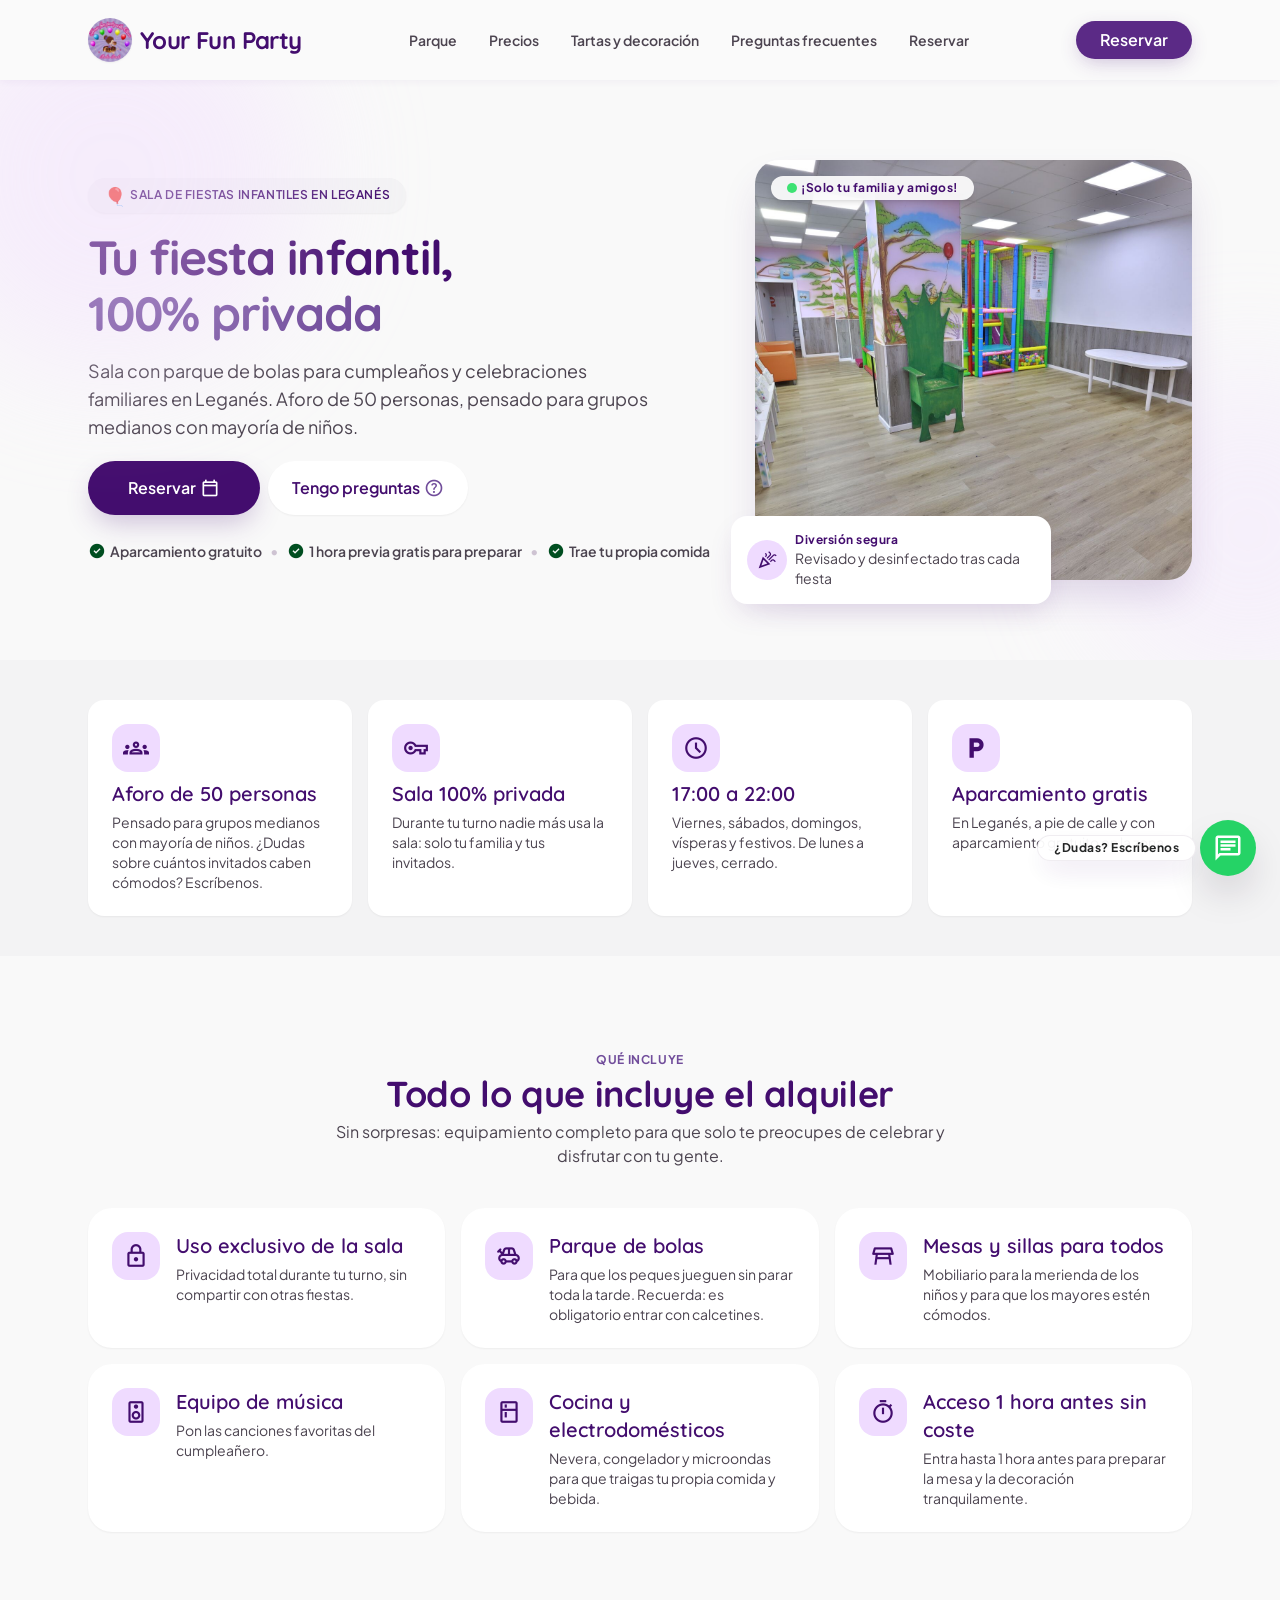
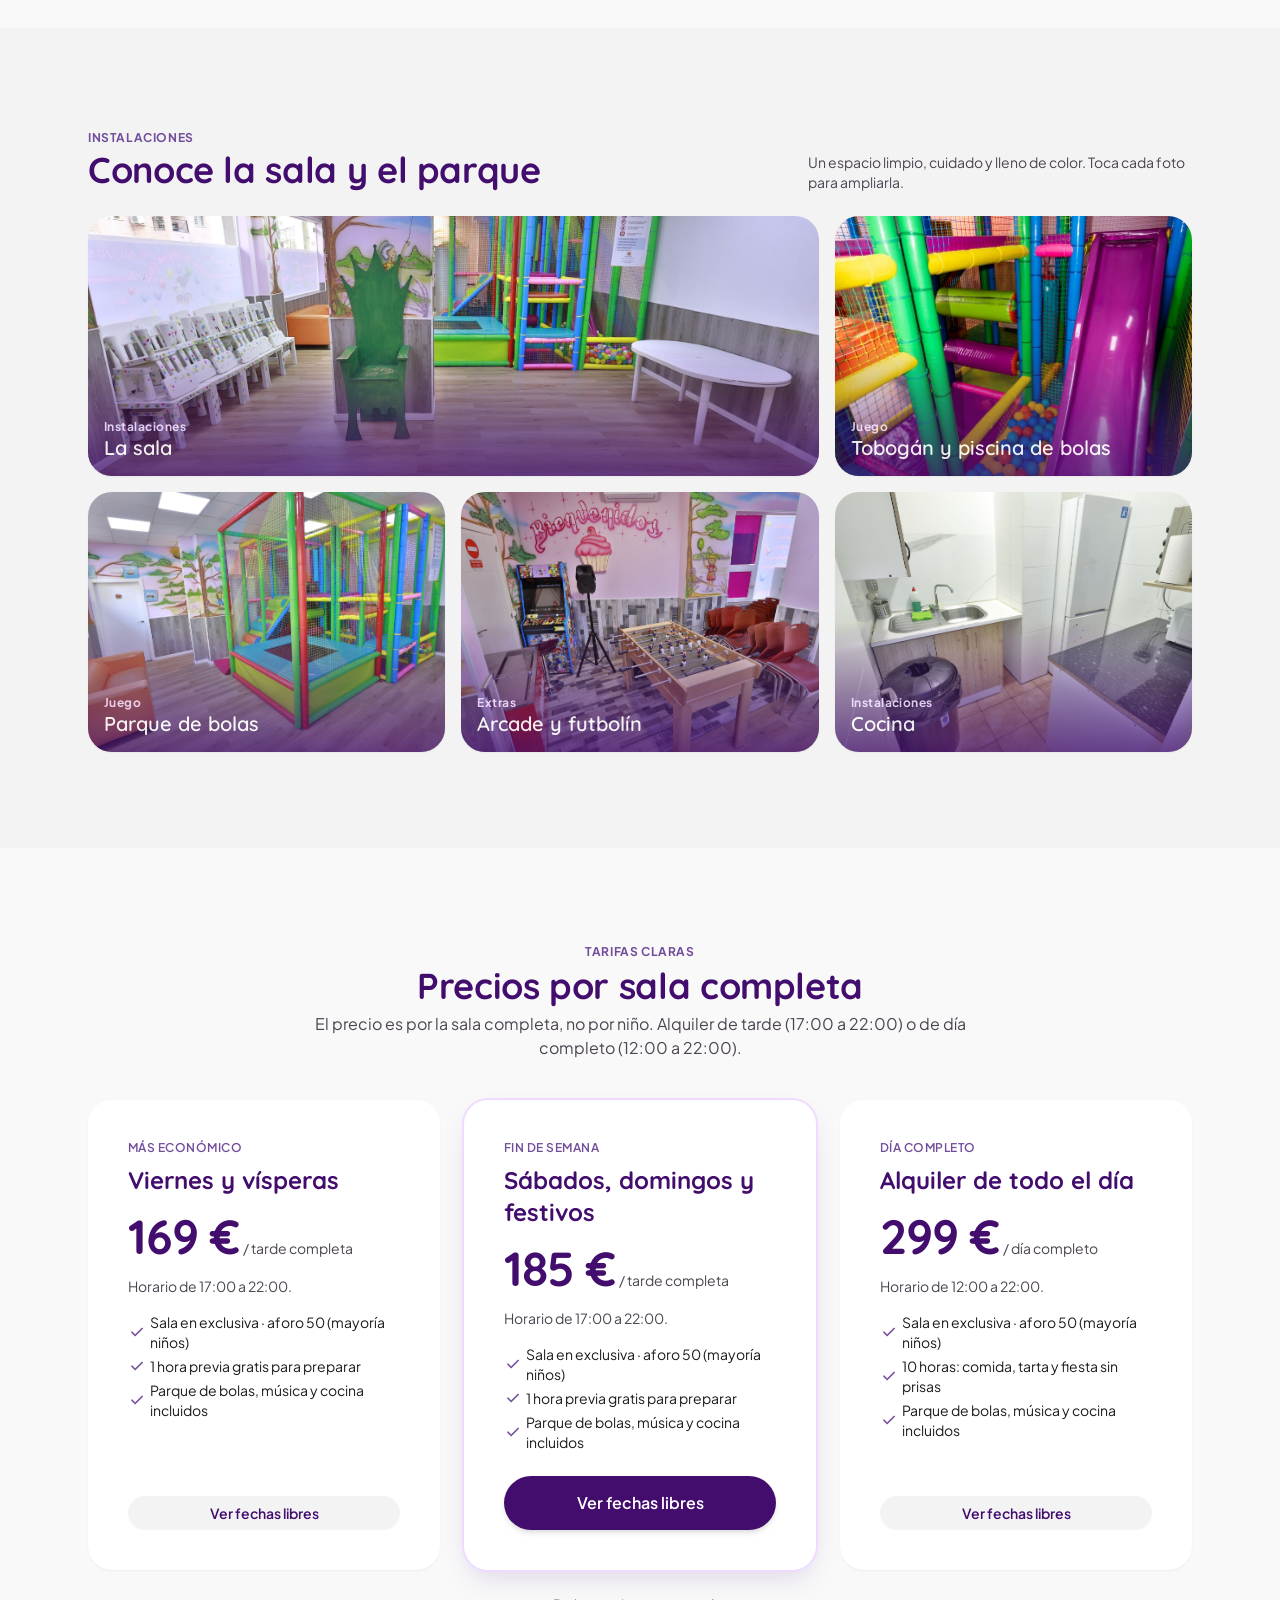
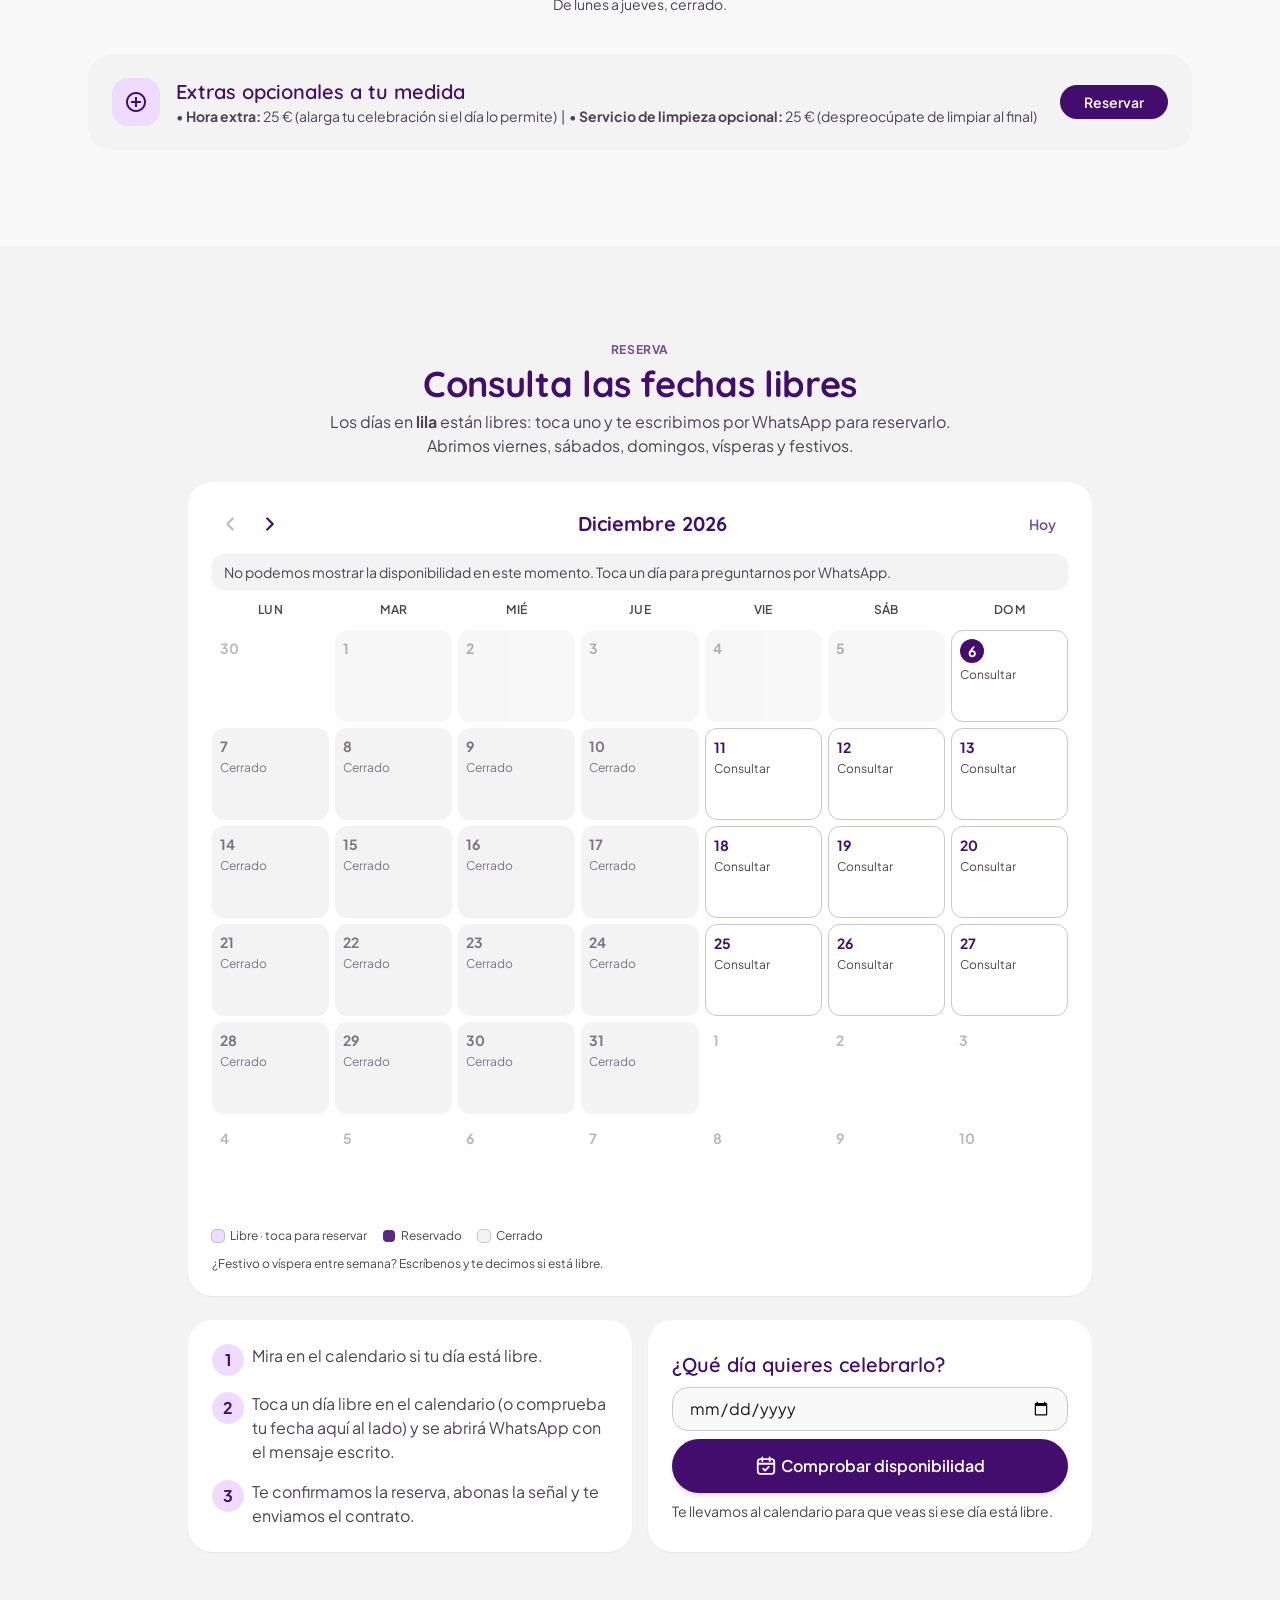
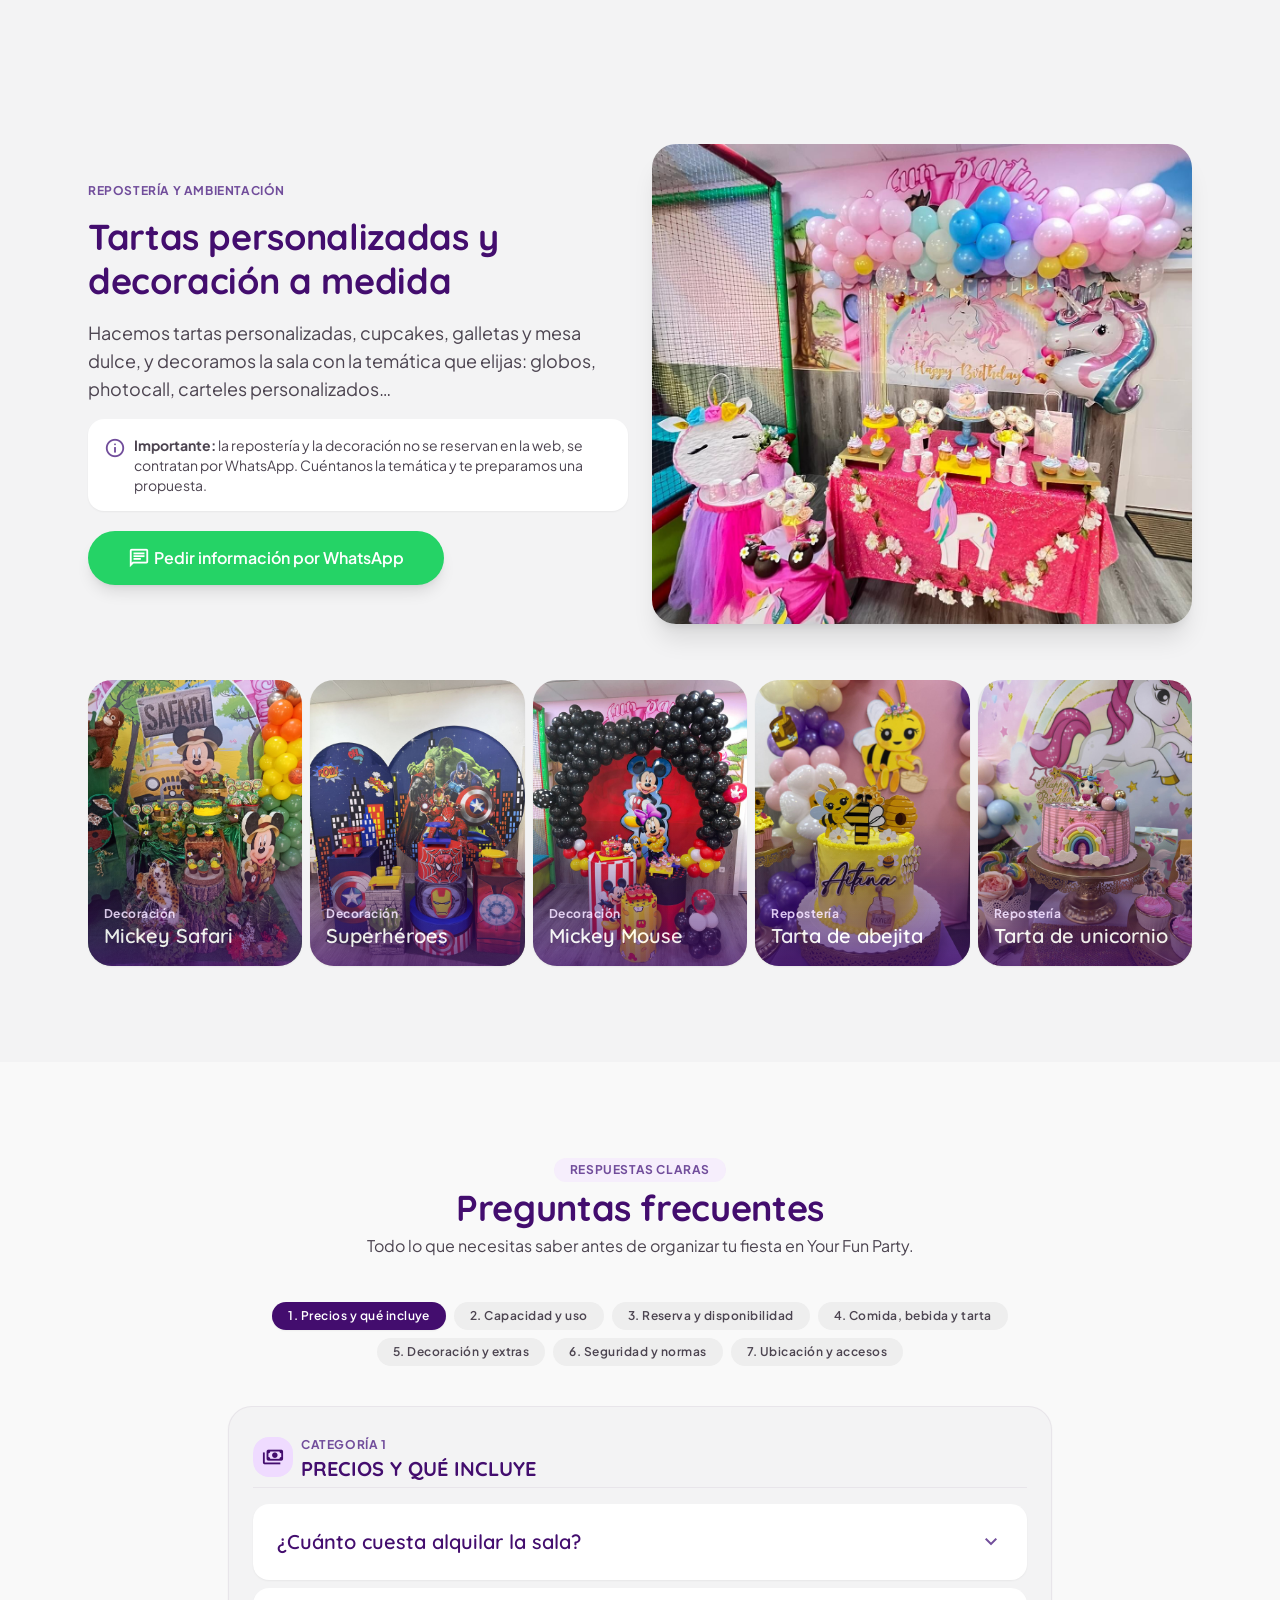
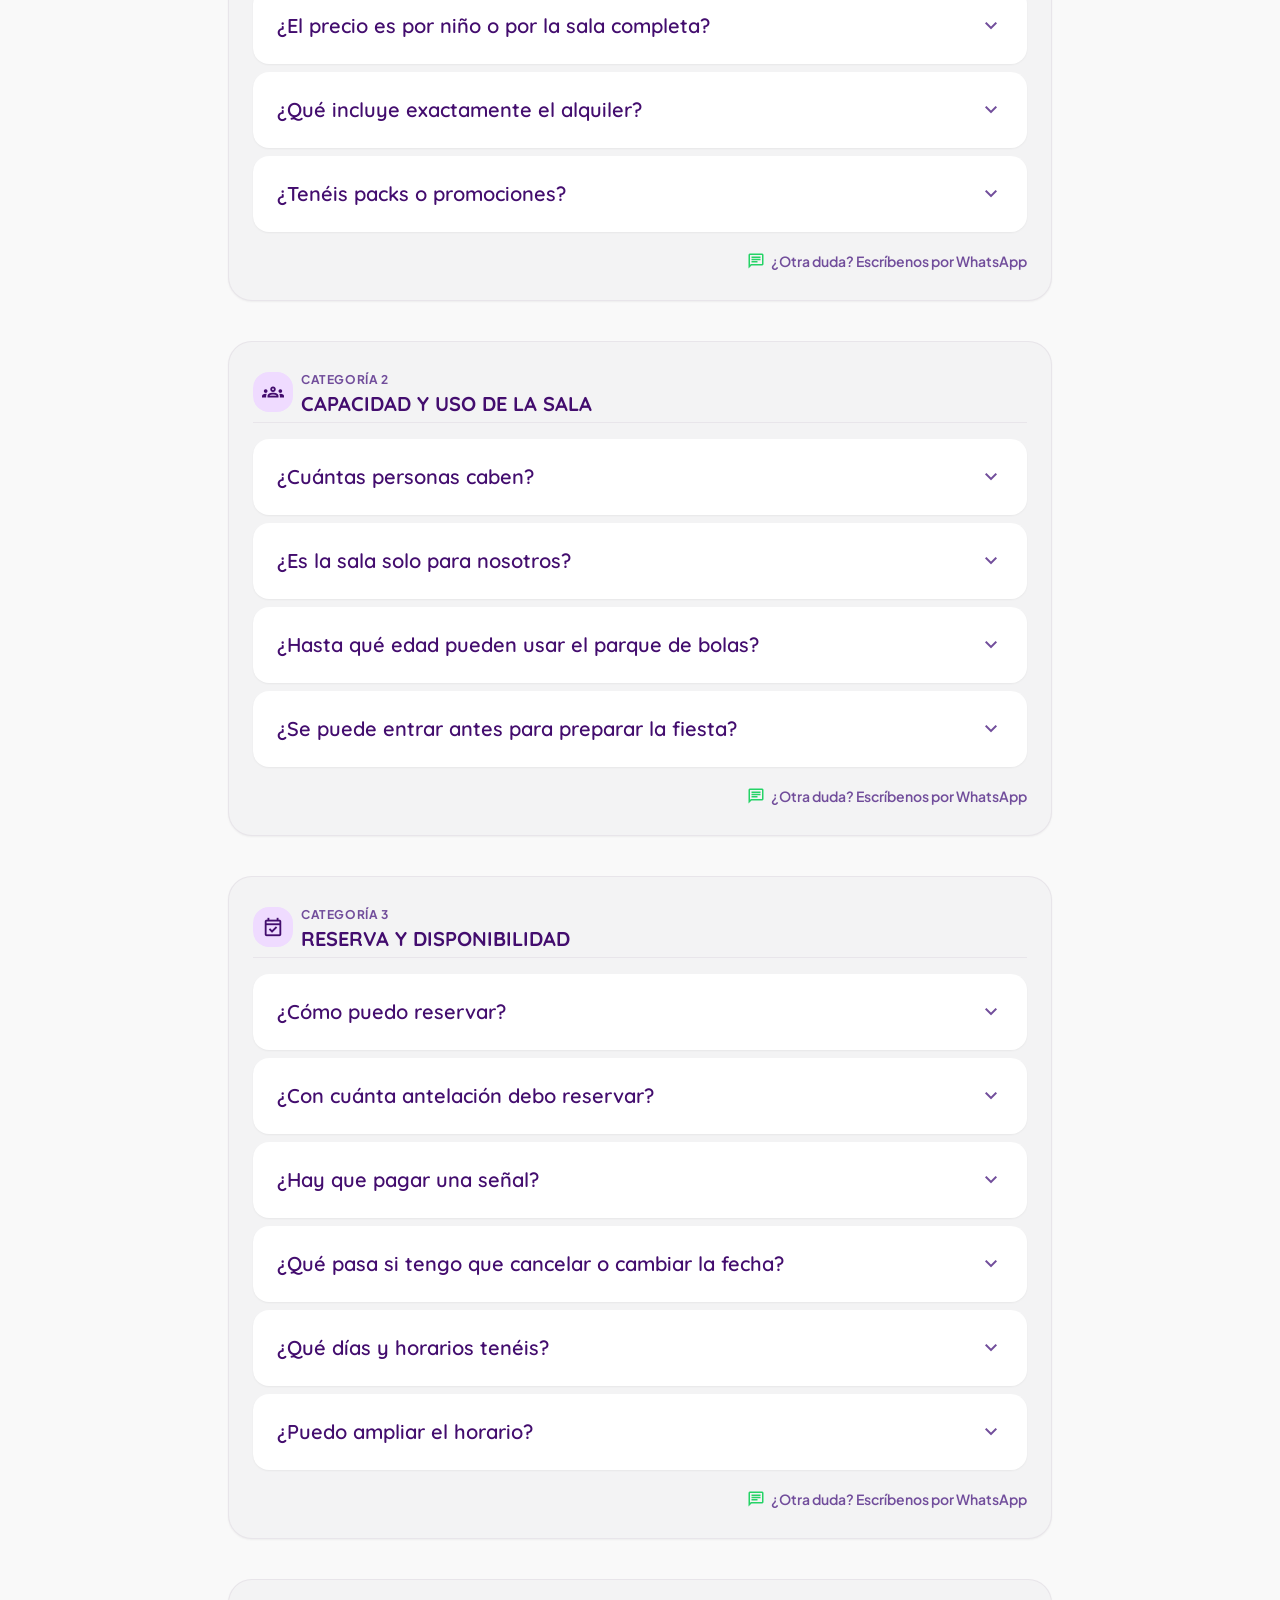
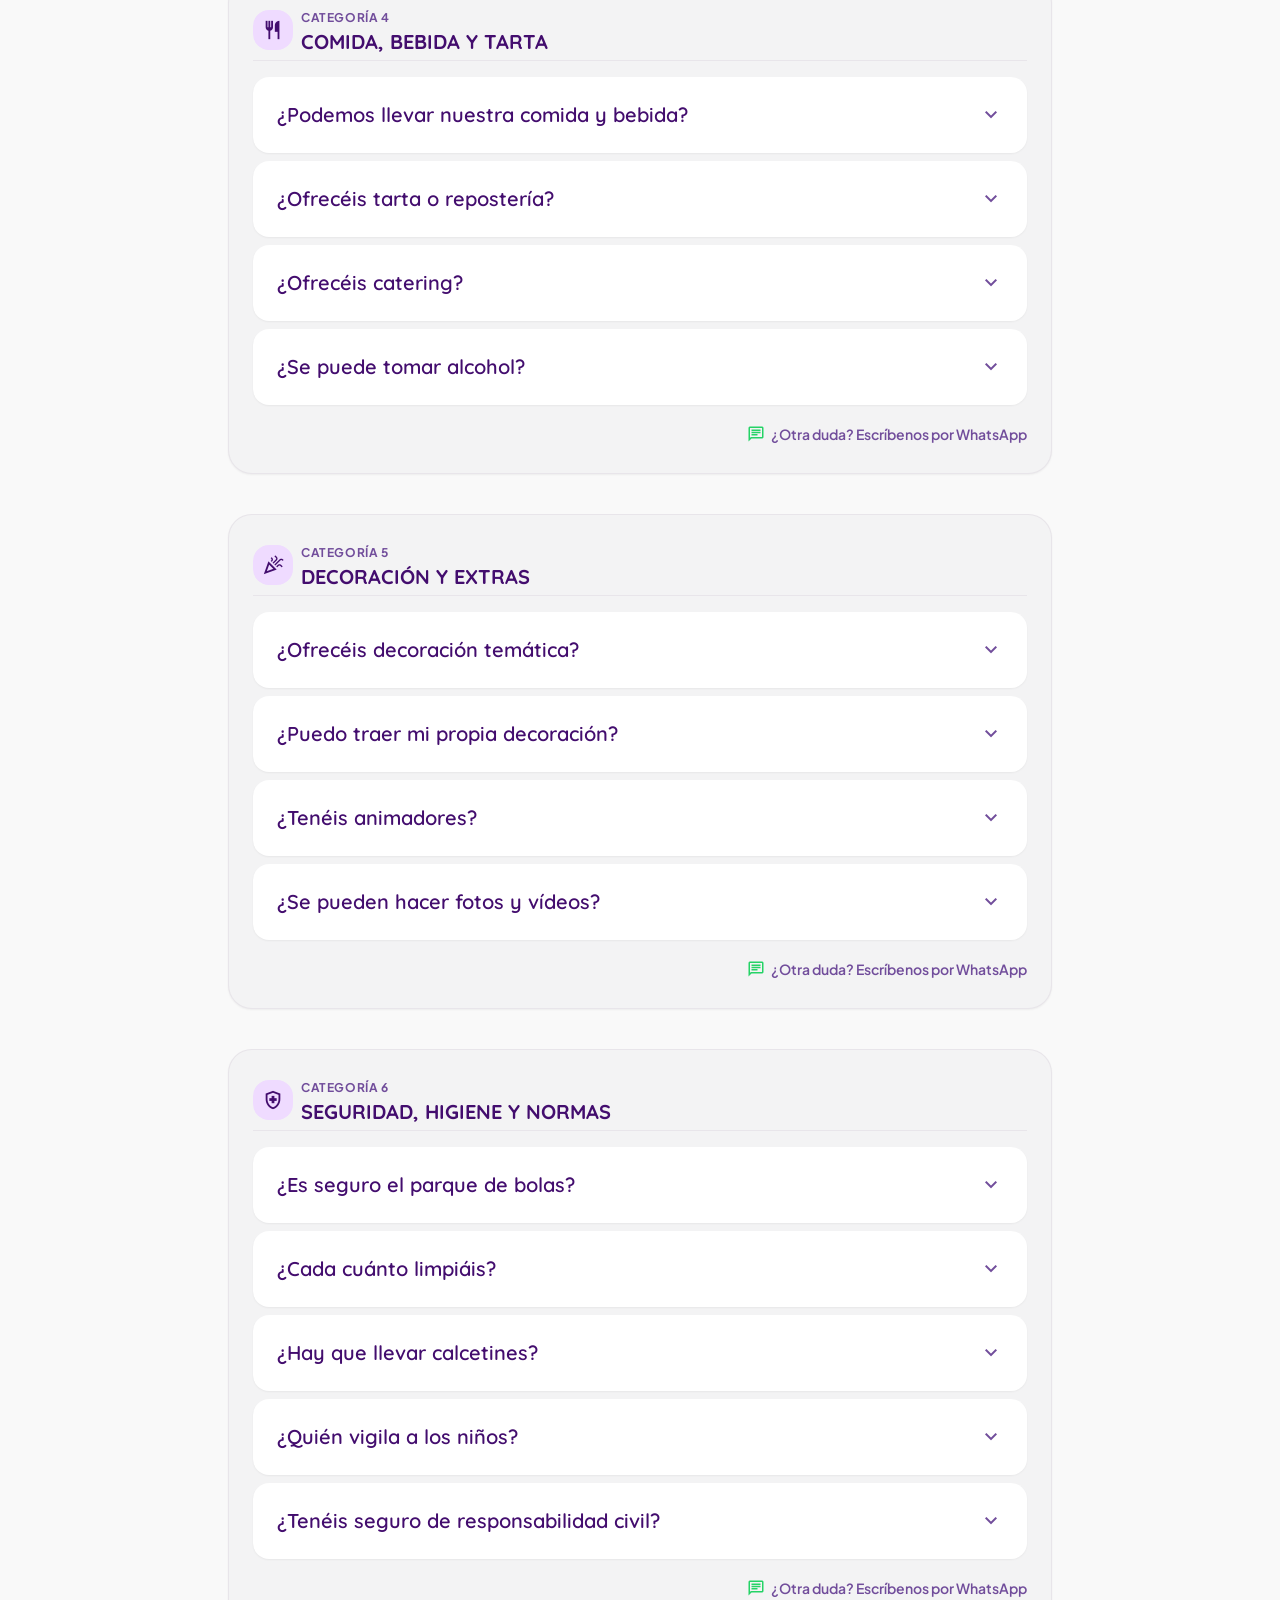
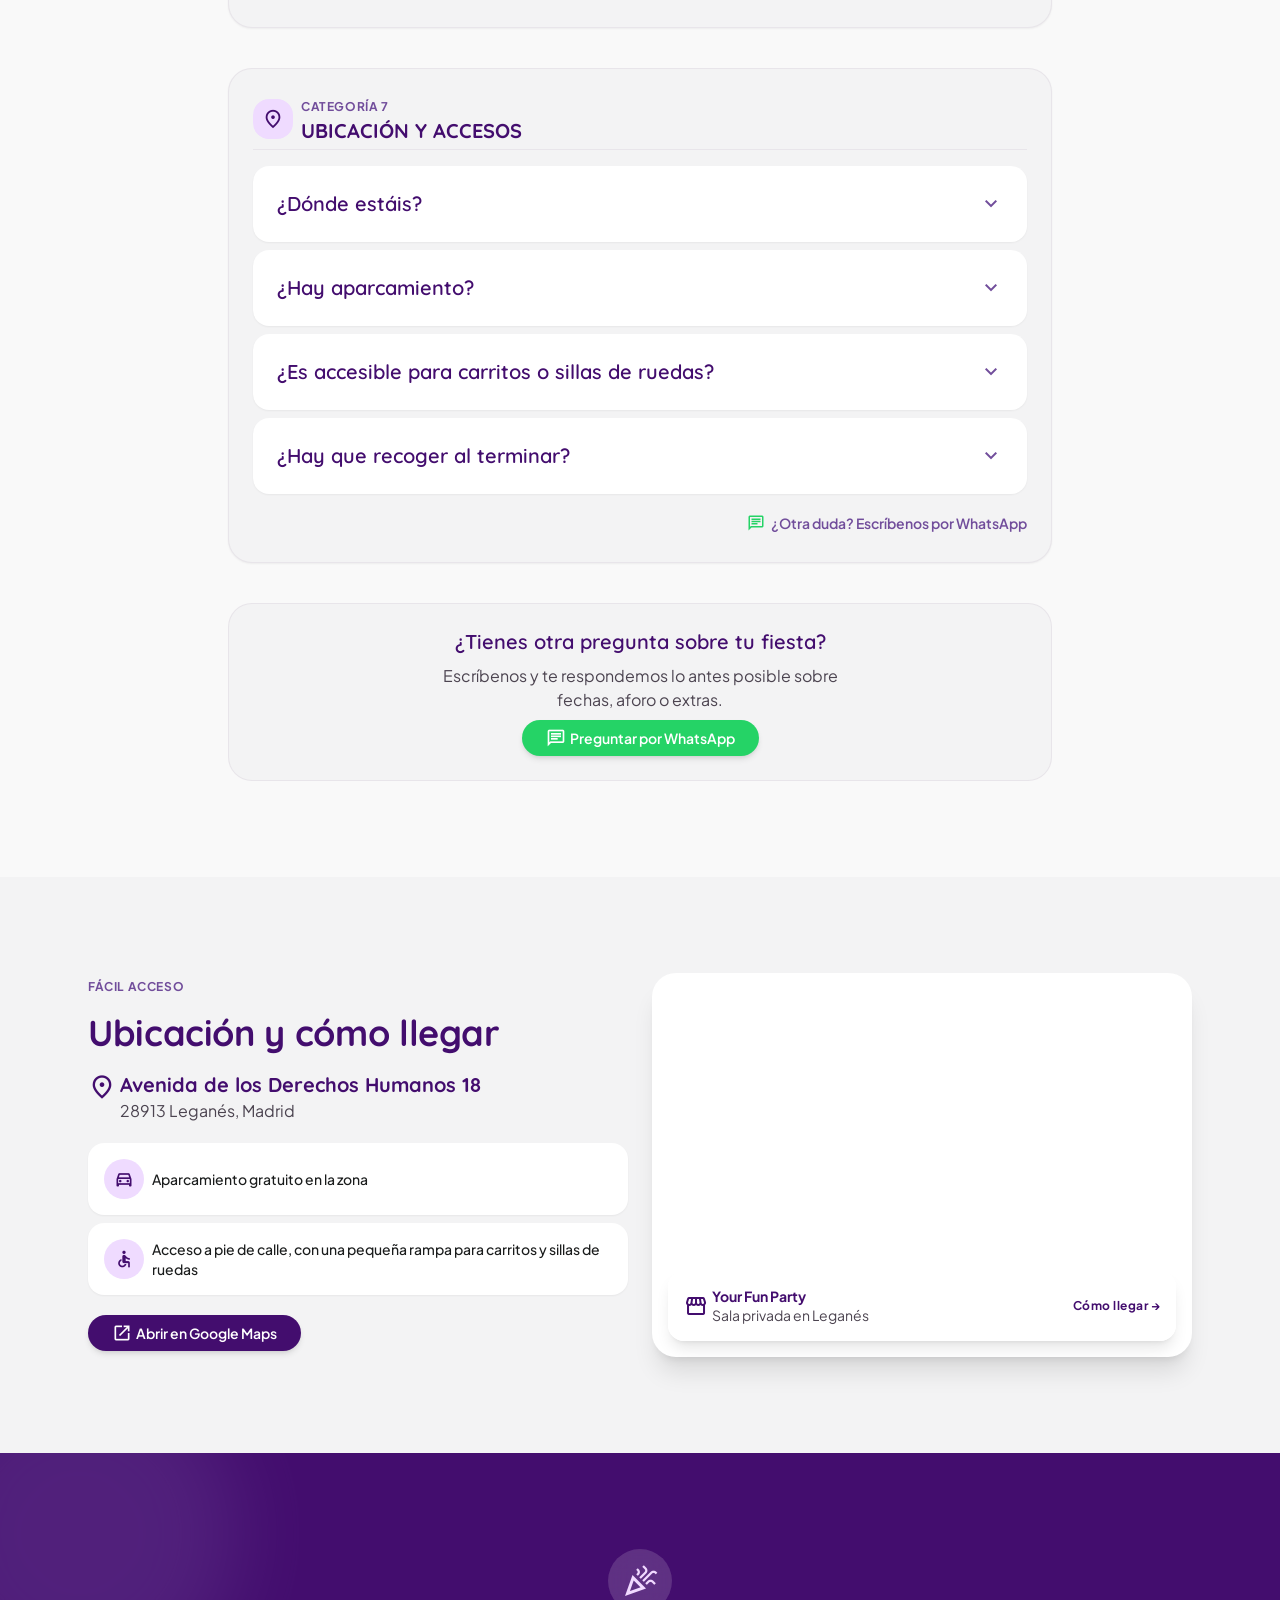
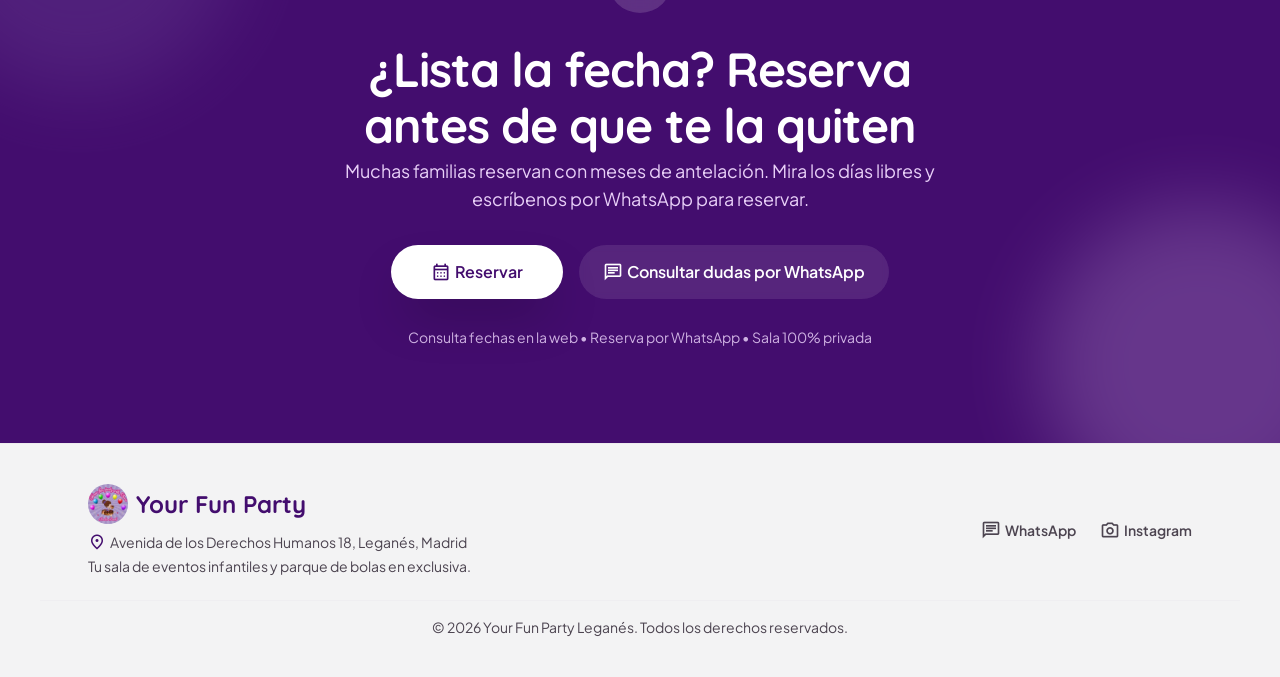
==== commit 4ca59d82: "Add files via upload" ====
--- a/index.html
+++ b/index.html
@@ -1,5 +1,5 @@
-<!DOCTYPE html><html class="scroll-smooth" lang="es" style=""><head><meta charset="utf-8"><meta content="width=device-width, initial-scale=1.0" name="viewport"><meta name="description" content="Sala privada con parque de bolas para cumpleaños y celebraciones infantiles en Leganés. Hasta 50 personas. Consulta fechas libres y reserva por WhatsApp."><meta property="og:title" content="Your Fun Party · Fiestas infantiles privadas en Leganés"><meta property="og:description" content="Sala con parque de bolas 100% privada para cumpleaños y celebraciones familiares. Consulta fechas libres."><meta property="og:image" content="https://yourfunparty.vercel.app/img/portada.jpg"><meta property="og:url" content="https://yourfunparty.vercel.app/"><meta property="og:type" content="website"><meta name="theme-color" content="#430d6e"><link rel="icon" href="img/logo.jpg"><title>Your Fun Party - Sala de Fiestas y Parque de Bolas en Leganés</title><link href="https://fonts.googleapis.com" rel="preconnect"><link crossorigin="" href="https://fonts.gstatic.com" rel="preconnect"><link href="https://fonts.googleapis.com/css2?family=Plus+Jakarta+Sans:wght@400;600;700&amp;family=Quicksand:wght@600;700&amp;display=swap" rel="stylesheet"><link href="https://fonts.googleapis.com/css2?family=Material+Symbols+Outlined:opsz,wght,FILL,GRAD@20..48,100..700,0..1,-50..200" rel="stylesheet">
-<link href="https://fonts.googleapis.com/css2?family=Material+Symbols+Outlined:wght,FILL@100..700,0..1&amp;display=swap" rel="stylesheet"><style>.material-symbols-outlined{font-variation-settings:"FILL" 0,"wght" 400,"GRAD" 0,"opsz" 24;}@layer base{html,body{margin:0;padding:0;}body{overscroll-behavior:none;}main>:first-child{margin-top:0!important;}main>:last-child{margin-bottom:0!important;}}::-webkit-scrollbar{display:none;}</style><link rel="stylesheet" href="styles.css"></head><body class="bg-surface font-body-md text-on-surface antialiased selection:bg-secondary-fixed selection:text-on-secondary-fixed"><header class="fixed top-0 w-full z-50 bg-surface/90 backdrop-blur-xl shadow-[0_1px_8px_rgba(91,42,134,0.06)]"><div class="h-20 max-w-[1200px] mx-auto px-margin-mobile lg:px-margin flex items-center justify-between gap-space-md"><div class="flex items-center gap-space-sm"><img alt="Your Fun Party" class="h-11 w-11 rounded-full object-cover shadow-sm" src="img/logo.jpg"><a class="font-headline-md text-headline-md font-bold text-primary tracking-tight" href="#">Your Fun Party</a></div><nav class="hidden lg:flex items-center gap-space-md" data-active-classes="bg-primary-container text-on-primary font-bold rounded-full py-space-xs px-space-md"><a class="font-label-md text-label-md text-on-surface-variant hover:text-on-surface py-space-xs px-space-sm rounded-full transition-colors" href="#parque">Parque</a><a class="font-label-md text-label-md text-on-surface-variant hover:text-on-surface py-space-xs px-space-sm rounded-full transition-colors" href="#tarifas">Precios</a><a class="font-label-md text-label-md text-on-surface-variant hover:text-on-surface py-space-xs px-space-sm rounded-full transition-colors" href="#decoracion">Tartas y decoración</a><a class="font-label-md text-label-md text-on-surface-variant hover:text-on-surface py-space-xs px-space-sm rounded-full transition-colors" href="#faqs">Preguntas frecuentes</a><a class="font-label-md text-label-md text-on-surface-variant hover:text-on-surface py-space-xs px-space-sm rounded-full transition-colors" href="#disponibilidad">Reservar</a></nav><div class="flex items-center gap-space-sm"><a class="hidden sm:inline-flex items-center justify-center bg-primary-container text-on-primary font-label-lg text-label-lg px-space-lg py-space-sm rounded-full shadow-[0_6px_20px_-4px_rgba(91,42,134,0.3)] hover:scale-[1.02] hover:bg-primary transition-all" href="#disponibilidad">Reservar</a><details class="relative lg:hidden"><summary class="list-none cursor-pointer p-space-xs rounded-full hover:bg-surface-container flex items-center justify-center text-primary"><span class="material-symbols-outlined text-[28px]">menu</span></summary><div class="absolute right-0 top-12 w-64 bg-surface-container-lowest rounded-xl shadow-[0_12px_28px_-6px_rgba(91,42,134,0.16)] p-space-md flex flex-col gap-space-sm border border-outline-variant/30"><a class="font-label-md text-label-md text-on-surface-variant hover:text-primary py-space-xs px-space-sm rounded-lg hover:bg-surface-container-low transition-colors" href="#parque">Parque</a><a class="font-label-md text-label-md text-on-surface-variant hover:text-primary py-space-xs px-space-sm rounded-lg hover:bg-surface-container-low transition-colors" href="#tarifas">Precios</a><a class="font-label-md text-label-md text-on-surface-variant hover:text-primary py-space-xs px-space-sm rounded-lg hover:bg-surface-container-low transition-colors" href="#decoracion">Tartas y decoración</a><a class="font-label-md text-label-md text-on-surface-variant hover:text-primary py-space-xs px-space-sm rounded-lg hover:bg-surface-container-low transition-colors" href="#faqs">Preguntas frecuentes</a><a class="font-label-md text-label-md text-on-surface-variant hover:text-primary py-space-xs px-space-sm rounded-lg hover:bg-surface-container-low transition-colors" href="#disponibilidad">Reservar</a><div class="pt-space-xs border-t border-outline-variant/20"><a class="flex items-center justify-center w-full bg-primary-container text-on-primary font-label-md text-label-md py-space-sm rounded-full shadow-sm" href="#disponibilidad">Reservar Ahora</a></div></div></details></div></div></header><main class="w-full pt-20 bg-surface pb-24 md:pb-0"><div class="flex flex-col w-full">
+<!DOCTYPE html><html class="scroll-smooth" lang="es" style=""><head><meta charset="utf-8"><meta content="width=device-width, initial-scale=1.0" name="viewport"><meta name="description" content="Sala privada con parque de bolas para cumpleaños y celebraciones infantiles en Leganés. Aforo de 50 personas, pensado para grupos con mayoría de niños. Consulta fechas libres y reserva por WhatsApp."><meta property="og:title" content="Your Fun Party · Fiestas infantiles privadas en Leganés"><meta property="og:description" content="Sala con parque de bolas 100% privada para cumpleaños y celebraciones familiares. Consulta fechas libres."><meta property="og:image" content="https://yourfunparty.vercel.app/img/portada.jpg"><meta property="og:url" content="https://yourfunparty.vercel.app/"><meta property="og:type" content="website"><meta name="theme-color" content="#430d6e"><link rel="icon" href="img/logo.jpg"><title>Your Fun Party - Sala de Fiestas y Parque de Bolas en Leganés</title><link href="https://fonts.googleapis.com" rel="preconnect"><link crossorigin="" href="https://fonts.gstatic.com" rel="preconnect"><link href="https://fonts.googleapis.com/css2?family=Plus+Jakarta+Sans:wght@400;600;700&amp;family=Quicksand:wght@600;700&amp;display=swap" rel="stylesheet"><link href="https://fonts.googleapis.com/css2?family=Material+Symbols+Outlined:opsz,wght,FILL,GRAD@20..48,100..700,0..1,-50..200" rel="stylesheet">
+<link href="https://fonts.googleapis.com/css2?family=Material+Symbols+Outlined:wght,FILL@100..700,0..1&amp;display=swap" rel="stylesheet"><style>.material-symbols-outlined{font-variation-settings:"FILL" 0,"wght" 400,"GRAD" 0,"opsz" 24;}@layer base{html,body{margin:0;padding:0;}body{overscroll-behavior:none;}main>:first-child{margin-top:0!important;}main>:last-child{margin-bottom:0!important;}}html{scrollbar-color:#a57fd1 #f3ecfb;}::-webkit-scrollbar{width:12px;height:12px;}::-webkit-scrollbar-track{background:#f3ecfb;}::-webkit-scrollbar-thumb{background:#a57fd1;border-radius:10px;border:3px solid #f3ecfb;}::-webkit-scrollbar-thumb:hover{background:#7d4fb3;}</style><link rel="stylesheet" href="styles.css"></head><body class="bg-surface font-body-md text-on-surface antialiased selection:bg-secondary-fixed selection:text-on-secondary-fixed"><header class="fixed top-0 w-full z-50 bg-surface/90 backdrop-blur-xl shadow-[0_1px_8px_rgba(91,42,134,0.06)]"><div class="h-20 max-w-[1200px] mx-auto px-margin-mobile lg:px-margin flex items-center justify-between gap-space-md"><div class="flex items-center gap-space-sm"><img alt="Your Fun Party" class="h-11 w-11 rounded-full object-cover shadow-sm" src="img/logo.jpg"><a class="font-headline-md text-headline-md font-bold text-primary tracking-tight" href="#">Your Fun Party</a></div><nav class="hidden lg:flex items-center gap-space-md" data-active-classes="bg-primary-container text-on-primary font-bold rounded-full py-space-xs px-space-md"><a class="font-label-md text-label-md text-on-surface-variant hover:text-on-surface py-space-xs px-space-sm rounded-full transition-colors" href="#parque">Parque</a><a class="font-label-md text-label-md text-on-surface-variant hover:text-on-surface py-space-xs px-space-sm rounded-full transition-colors" href="#tarifas">Precios</a><a class="font-label-md text-label-md text-on-surface-variant hover:text-on-surface py-space-xs px-space-sm rounded-full transition-colors" href="#decoracion">Tartas y decoración</a><a class="font-label-md text-label-md text-on-surface-variant hover:text-on-surface py-space-xs px-space-sm rounded-full transition-colors" href="#faqs">Preguntas frecuentes</a><a class="font-label-md text-label-md text-on-surface-variant hover:text-on-surface py-space-xs px-space-sm rounded-full transition-colors" href="#disponibilidad">Reservar</a></nav><div class="flex items-center gap-space-sm"><a class="hidden sm:inline-flex items-center justify-center bg-primary-container text-on-primary font-label-lg text-label-lg px-space-lg py-space-sm rounded-full shadow-[0_6px_20px_-4px_rgba(91,42,134,0.3)] hover:scale-[1.02] hover:bg-primary transition-all" href="#disponibilidad">Reservar</a><details class="relative lg:hidden"><summary class="list-none cursor-pointer p-space-xs rounded-full hover:bg-surface-container flex items-center justify-center text-primary"><span class="material-symbols-outlined text-[28px]">menu</span></summary><div class="absolute right-0 top-12 w-64 bg-surface-container-lowest rounded-xl shadow-[0_12px_28px_-6px_rgba(91,42,134,0.16)] p-space-md flex flex-col gap-space-sm border border-outline-variant/30"><a class="font-label-md text-label-md text-on-surface-variant hover:text-primary py-space-xs px-space-sm rounded-lg hover:bg-surface-container-low transition-colors" href="#parque">Parque</a><a class="font-label-md text-label-md text-on-surface-variant hover:text-primary py-space-xs px-space-sm rounded-lg hover:bg-surface-container-low transition-colors" href="#tarifas">Precios</a><a class="font-label-md text-label-md text-on-surface-variant hover:text-primary py-space-xs px-space-sm rounded-lg hover:bg-surface-container-low transition-colors" href="#decoracion">Tartas y decoración</a><a class="font-label-md text-label-md text-on-surface-variant hover:text-primary py-space-xs px-space-sm rounded-lg hover:bg-surface-container-low transition-colors" href="#faqs">Preguntas frecuentes</a><a class="font-label-md text-label-md text-on-surface-variant hover:text-primary py-space-xs px-space-sm rounded-lg hover:bg-surface-container-low transition-colors" href="#disponibilidad">Reservar</a><div class="pt-space-xs border-t border-outline-variant/20"><a class="flex items-center justify-center w-full bg-primary-container text-on-primary font-label-md text-label-md py-space-sm rounded-full shadow-sm" href="#disponibilidad">Reservar Ahora</a></div></div></details></div></div></header><main class="w-full pt-20 bg-surface pb-24 md:pb-0"><div class="flex flex-col w-full">
 <!-- HERO SECTION -->
 <section class="relative overflow-hidden bg-surface py-space-xl lg:py-20">
 <!-- Ambient celebratory blur glows -->
@@ -20,7 +20,7 @@
 </h1>
 <!-- Subtitle -->
 <p class="font-body-lg text-body-lg text-on-surface-variant max-w-xl">
-            Sala con parque de bolas para cumpleaños y celebraciones familiares en Leganés. Fiestas de hasta 50 personas.</p>
+            Sala con parque de bolas para cumpleaños y celebraciones familiares en Leganés. Aforo de 50 personas, pensado para grupos medianos con mayoría de niños.</p>
 <!-- CTAs -->
 <div class="flex flex-wrap items-center gap-space-sm w-full pt-space-xs">
 <a class="inline-flex items-center justify-center gap-space-xs bg-primary text-on-primary font-label-lg text-label-lg px-space-xl py-space-md rounded-full shadow-[0_12px_28px_-6px_rgba(91,42,134,0.3)] hover:scale-[1.02] hover:bg-primary-container transition-all" href="#disponibilidad">
@@ -84,8 +84,8 @@
 <div class="w-12 h-12 rounded-2xl bg-secondary-fixed flex items-center justify-center text-primary mb-space-xs">
 <span class="material-symbols-outlined text-[26px]">groups</span>
 </div>
-<h2 class="font-headline-sm text-headline-sm text-primary">Fiestas de hasta 50 personas</h2>
-<p class="font-body-sm text-body-sm text-on-surface-variant">Sala acogedora e ideal para grupos medianos, en su mayoría niños. ¿Dudas sobre cuántos invitados caben cómodos? Escríbenos.</p>
+<h2 class="font-headline-sm text-headline-sm text-primary">Aforo de 50 personas</h2>
+<p class="font-body-sm text-body-sm text-on-surface-variant">Pensado para grupos medianos con mayoría de niños. ¿Dudas sobre cuántos invitados caben cómodos? Escríbenos.</p>
 </div>
 <!-- Stat Card 2 -->
 <div class="bg-surface-container-lowest p-space-lg rounded-2xl shadow-sm flex flex-col gap-space-xs hover:shadow-md transition-shadow">
@@ -272,7 +272,7 @@
 <h3 class="font-headline-md text-headline-md text-primary font-bold">Viernes y vísperas</h3>
 <div class="flex items-baseline gap-1 my-space-xs"><span class="font-headline-xl text-headline-xl text-primary font-bold">169 €</span><span class="font-body-sm text-body-sm text-on-surface-variant">/ tarde completa</span></div>
 <p class="font-body-sm text-body-sm text-on-surface-variant">Horario de 17:00 a 22:00.</p>
-<ul class="flex flex-col gap-space-xs pt-space-sm text-on-surface"><li class="flex items-center gap-space-xs font-body-sm text-body-sm"><span class="material-symbols-outlined text-secondary text-[18px]">check</span>Sala completa en exclusiva · hasta 50 personas</li><li class="flex items-center gap-space-xs font-body-sm text-body-sm"><span class="material-symbols-outlined text-secondary text-[18px]">check</span>1 hora previa gratis para preparar</li><li class="flex items-center gap-space-xs font-body-sm text-body-sm"><span class="material-symbols-outlined text-secondary text-[18px]">check</span>Parque de bolas, música y cocina incluidos</li></ul>
+<ul class="flex flex-col gap-space-xs pt-space-sm text-on-surface"><li class="flex items-center gap-space-xs font-body-sm text-body-sm"><span class="material-symbols-outlined text-secondary text-[18px]">check</span>Sala en exclusiva · aforo 50 (mayoría niños)</li><li class="flex items-center gap-space-xs font-body-sm text-body-sm"><span class="material-symbols-outlined text-secondary text-[18px]">check</span>1 hora previa gratis para preparar</li><li class="flex items-center gap-space-xs font-body-sm text-body-sm"><span class="material-symbols-outlined text-secondary text-[18px]">check</span>Parque de bolas, música y cocina incluidos</li></ul>
 </div>
 <a class="w-full text-center rounded-full transition-colors py-space-sm font-label-md text-label-md text-primary bg-surface-container-low hover:bg-surface-container" href="#disponibilidad">Ver fechas libres</a>
 </div>
@@ -282,7 +282,7 @@
 <h3 class="font-headline-md text-headline-md text-primary font-bold">Sábados, domingos y festivos</h3>
 <div class="flex items-baseline gap-1 my-space-xs"><span class="font-headline-xl text-headline-xl text-primary font-bold">185 €</span><span class="font-body-sm text-body-sm text-on-surface-variant">/ tarde completa</span></div>
 <p class="font-body-sm text-body-sm text-on-surface-variant">Horario de 17:00 a 22:00.</p>
-<ul class="flex flex-col gap-space-xs pt-space-sm text-on-surface"><li class="flex items-center gap-space-xs font-body-sm text-body-sm"><span class="material-symbols-outlined text-secondary text-[18px]">check</span>Sala completa en exclusiva · hasta 50 personas</li><li class="flex items-center gap-space-xs font-body-sm text-body-sm"><span class="material-symbols-outlined text-secondary text-[18px]">check</span>1 hora previa gratis para preparar</li><li class="flex items-center gap-space-xs font-body-sm text-body-sm"><span class="material-symbols-outlined text-secondary text-[18px]">check</span>Parque de bolas, música y cocina incluidos</li></ul>
+<ul class="flex flex-col gap-space-xs pt-space-sm text-on-surface"><li class="flex items-center gap-space-xs font-body-sm text-body-sm"><span class="material-symbols-outlined text-secondary text-[18px]">check</span>Sala en exclusiva · aforo 50 (mayoría niños)</li><li class="flex items-center gap-space-xs font-body-sm text-body-sm"><span class="material-symbols-outlined text-secondary text-[18px]">check</span>1 hora previa gratis para preparar</li><li class="flex items-center gap-space-xs font-body-sm text-body-sm"><span class="material-symbols-outlined text-secondary text-[18px]">check</span>Parque de bolas, música y cocina incluidos</li></ul>
 </div>
 <a class="w-full text-center rounded-full transition-colors py-space-md font-label-lg text-label-lg text-on-primary bg-primary hover:bg-primary-container shadow-md" href="#disponibilidad">Ver fechas libres</a>
 </div>
@@ -292,7 +292,7 @@
 <h3 class="font-headline-md text-headline-md text-primary font-bold">Alquiler de todo el día</h3>
 <div class="flex items-baseline gap-1 my-space-xs"><span class="font-headline-xl text-headline-xl text-primary font-bold">299 €</span><span class="font-body-sm text-body-sm text-on-surface-variant">/ día completo</span></div>
 <p class="font-body-sm text-body-sm text-on-surface-variant">Horario de 12:00 a 22:00.</p>
-<ul class="flex flex-col gap-space-xs pt-space-sm text-on-surface"><li class="flex items-center gap-space-xs font-body-sm text-body-sm"><span class="material-symbols-outlined text-secondary text-[18px]">check</span>Sala completa en exclusiva · hasta 50 personas</li><li class="flex items-center gap-space-xs font-body-sm text-body-sm"><span class="material-symbols-outlined text-secondary text-[18px]">check</span>10 horas: comida, tarta y fiesta sin prisas</li><li class="flex items-center gap-space-xs font-body-sm text-body-sm"><span class="material-symbols-outlined text-secondary text-[18px]">check</span>Parque de bolas, música y cocina incluidos</li></ul>
+<ul class="flex flex-col gap-space-xs pt-space-sm text-on-surface"><li class="flex items-center gap-space-xs font-body-sm text-body-sm"><span class="material-symbols-outlined text-secondary text-[18px]">check</span>Sala en exclusiva · aforo 50 (mayoría niños)</li><li class="flex items-center gap-space-xs font-body-sm text-body-sm"><span class="material-symbols-outlined text-secondary text-[18px]">check</span>10 horas: comida, tarta y fiesta sin prisas</li><li class="flex items-center gap-space-xs font-body-sm text-body-sm"><span class="material-symbols-outlined text-secondary text-[18px]">check</span>Parque de bolas, música y cocina incluidos</li></ul>
 </div>
 <a class="w-full text-center rounded-full transition-colors py-space-sm font-label-md text-label-md text-primary bg-surface-container-low hover:bg-surface-container" href="#disponibilidad">Ver fechas libres</a>
 </div>
@@ -326,7 +326,7 @@
 </div>
 <!-- Calendario -->
 <div class="bg-surface-container-lowest rounded-3xl shadow-sm overflow-hidden p-3 sm:p-space-lg">
-<div id="calendarBox" class="w-full min-h-[420px] flex items-center justify-center text-center">
+<div id="calendarBox" class="scroll-mt-28 w-full min-h-[420px] flex items-center justify-center text-center">
 <p class="font-body-md text-body-md text-on-surface-variant">Cargando disponibilidad…</p>
 </div>
 </div>
@@ -334,16 +334,17 @@
 <div class="grid grid-cols-1 md:grid-cols-2 gap-space-md items-stretch">
 <ol class="bg-surface-container-lowest rounded-3xl shadow-sm p-space-lg flex flex-col gap-space-md">
 <li class="flex gap-space-sm"><span class="w-8 h-8 rounded-full bg-secondary-fixed text-primary font-bold flex items-center justify-center shrink-0">1</span><span class="font-body-md text-body-md text-on-surface-variant">Mira en el calendario si tu día está libre.</span></li>
-<li class="flex gap-space-sm"><span class="w-8 h-8 rounded-full bg-secondary-fixed text-primary font-bold flex items-center justify-center shrink-0">2</span><span class="font-body-md text-body-md text-on-surface-variant">Toca el día libre (o elige la fecha aquí al lado) y se abrirá WhatsApp con el mensaje escrito.</span></li>
+<li class="flex gap-space-sm"><span class="w-8 h-8 rounded-full bg-secondary-fixed text-primary font-bold flex items-center justify-center shrink-0">2</span><span class="font-body-md text-body-md text-on-surface-variant">Toca un día libre en el calendario (o comprueba tu fecha aquí al lado) y se abrirá WhatsApp con el mensaje escrito.</span></li>
 <li class="flex gap-space-sm"><span class="w-8 h-8 rounded-full bg-secondary-fixed text-primary font-bold flex items-center justify-center shrink-0">3</span><span class="font-body-md text-body-md text-on-surface-variant">Te confirmamos la reserva, abonas la señal y te enviamos el contrato.</span></li>
 </ol>
 <div class="bg-surface-container-lowest rounded-3xl shadow-sm p-space-lg flex flex-col gap-space-sm justify-center">
 <label for="fechaReserva" class="font-headline-sm text-headline-sm text-primary font-semibold">¿Qué día quieres celebrarlo?</label>
 <input id="fechaReserva" type="date" class="w-full rounded-2xl border border-outline-variant bg-surface px-space-md py-space-sm font-body-md text-body-md text-on-surface focus:outline-none focus:ring-2 focus:ring-secondary">
-<p id="fechaAviso" class="hidden font-body-sm text-body-sm text-error">Ese día está cerrado. Abrimos viernes, sábados, domingos, vísperas y festivos.</p>
-<a id="btnReservaWa" class="inline-flex items-center justify-center gap-space-xs bg-[#25D366] text-white font-label-lg text-label-lg px-space-lg py-space-md rounded-full shadow-md hover:scale-[1.02] transition-transform" href="https://wa.me/34611120529?text=Hola,%20me%20gustar%C3%ADa%20reservar%20la%20sala%20para%20una%20fiesta" rel="noopener noreferrer" target="_blank">
-<span class="material-symbols-outlined text-[22px]">chat</span><span>Reservar por WhatsApp</span>
-</a>
+<p id="fechaAviso" class="hidden font-body-sm text-body-sm text-error">Elige primero una fecha.</p>
+<button id="btnComprobarFecha" type="button" class="inline-flex items-center justify-center gap-space-xs bg-primary text-on-primary font-label-lg text-label-lg px-space-lg py-space-md rounded-full shadow-md hover:bg-primary-container hover:scale-[1.02] transition-all">
+<svg viewBox="0 0 24 24" width="22" height="22" fill="none" stroke="currentColor" stroke-width="2" stroke-linecap="round" stroke-linejoin="round" aria-hidden="true"><rect x="3" y="4.5" width="18" height="16" rx="3"/><path d="M3 9.5h18M8 2.5v4M16 2.5v4M9 15l2 2 4-4"/></svg><span>Comprobar disponibilidad</span>
+</button>
+<p class="font-body-sm text-body-sm text-on-surface-variant">Te llevamos al calendario para que veas si ese día está libre.</p>
 </div>
 </div>
 </div>
@@ -468,7 +469,7 @@
 <span class="material-symbols-outlined text-secondary transition-transform group-open:rotate-180">expand_more</span>
 </summary>
 <div class="px-space-md md:px-space-lg pb-space-md md:pb-space-lg pt-0 text-on-surface-variant font-body-md text-body-md">
-Por la sala completa. El aforo es de 50 personas entre adultos y niños.
+Por la sala completa. Aforo de 50 personas, pensado para grupos medianos con mayoría de niños.
 </div>
 </details>
 <details class="group bg-surface-container-lowest rounded-2xl shadow-sm overflow-hidden">
@@ -515,7 +516,7 @@
 <span class="material-symbols-outlined text-secondary transition-transform group-open:rotate-180">expand_more</span>
 </summary>
 <div class="px-space-md md:px-space-lg pb-space-md md:pb-space-lg pt-0 text-on-surface-variant font-body-md text-body-md">
-50 personas entre adultos y niños.
+Aforo de 50 personas, pensado para grupos medianos con mayoría de niños. Si tienes dudas con tu lista de invitados, escríbenos y te aconsejamos.
 </div>
 </details>
 <details class="group bg-surface-container-lowest rounded-2xl shadow-sm overflow-hidden">
@@ -1008,23 +1009,19 @@
   });
 
   document.addEventListener('DOMContentLoaded', function () {
-    // Mensaje de WhatsApp con la fecha elegida
+    // Comprobar la fecha elegida en el calendario
     const input = document.getElementById('fechaReserva');
-    const btn = document.getElementById('btnReservaWa');
+    const btn = document.getElementById('btnComprobarFecha');
     const aviso = document.getElementById('fechaAviso');
     if (!input || !btn) return;
     const hoy = new Date(); input.min = hoy.toISOString().slice(0, 10);
-    input.addEventListener('change', function () {
-      let msg = 'Hola, me gustaría reservar la sala para una fiesta';
-      aviso.classList.add('hidden');
-      if (input.value) {
-        const [y, m, d] = input.value.split('-').map(Number);
-        const f = new Date(y, m - 1, d);
-        const dow = f.getDay(); // 0 dom ... 6 sáb
-        if (dow >= 1 && dow <= 4) aviso.classList.remove('hidden');
-        msg += ' el ' + f.toLocaleDateString('es-ES', { weekday: 'long', day: 'numeric', month: 'long', year: 'numeric' }) + '. ¿Está disponible?';
-      }
-      btn.href = 'https://wa.me/34611120529?text=' + encodeURIComponent(msg);
+    input.addEventListener('change', () => aviso.classList.add('hidden'));
+    btn.addEventListener('click', function () {
+      if (!input.value) { aviso.classList.remove('hidden'); input.focus(); return; }
+      const [y, m, d] = input.value.split('-').map(Number);
+      if (window.yfpComprobarFecha) window.yfpComprobarFecha(y, m, d);
+      const cal = document.getElementById('calendarBox');
+      if (cal) cal.scrollIntoView({ behavior: 'smooth', block: 'start' });
     });
   });
 
--- a/styles.css
+++ b/styles.css
@@ -1 +1 @@
-*,:after,:before{--tw-border-spacing-x:0;--tw-border-spacing-y:0;--tw-translate-x:0;--tw-translate-y:0;--tw-rotate:0;--tw-skew-x:0;--tw-skew-y:0;--tw-scale-x:1;--tw-scale-y:1;--tw-pan-x: ;--tw-pan-y: ;--tw-pinch-zoom: ;--tw-scroll-snap-strictness:proximity;--tw-gradient-from-position: ;--tw-gradient-via-position: ;--tw-gradient-to-position: ;--tw-ordinal: ;--tw-slashed-zero: ;--tw-numeric-figure: ;--tw-numeric-spacing: ;--tw-numeric-fraction: ;--tw-ring-inset: ;--tw-ring-offset-width:0px;--tw-ring-offset-color:#fff;--tw-ring-color:rgba(59,130,246,.5);--tw-ring-offset-shadow:0 0 #0000;--tw-ring-shadow:0 0 #0000;--tw-shadow:0 0 #0000;--tw-shadow-colored:0 0 #0000;--tw-blur: ;--tw-brightness: ;--tw-contrast: ;--tw-grayscale: ;--tw-hue-rotate: ;--tw-invert: ;--tw-saturate: ;--tw-sepia: ;--tw-drop-shadow: ;--tw-backdrop-blur: ;--tw-backdrop-brightness: ;--tw-backdrop-contrast: ;--tw-backdrop-grayscale: ;--tw-backdrop-hue-rotate: ;--tw-backdrop-invert: ;--tw-backdrop-opacity: ;--tw-backdrop-saturate: ;--tw-backdrop-sepia: ;--tw-contain-size: ;--tw-contain-layout: ;--tw-contain-paint: ;--tw-contain-style: }::backdrop{--tw-border-spacing-x:0;--tw-border-spacing-y:0;--tw-translate-x:0;--tw-translate-y:0;--tw-rotate:0;--tw-skew-x:0;--tw-skew-y:0;--tw-scale-x:1;--tw-scale-y:1;--tw-pan-x: ;--tw-pan-y: ;--tw-pinch-zoom: ;--tw-scroll-snap-strictness:proximity;--tw-gradient-from-position: ;--tw-gradient-via-position: ;--tw-gradient-to-position: ;--tw-ordinal: ;--tw-slashed-zero: ;--tw-numeric-figure: ;--tw-numeric-spacing: ;--tw-numeric-fraction: ;--tw-ring-inset: ;--tw-ring-offset-width:0px;--tw-ring-offset-color:#fff;--tw-ring-color:rgba(59,130,246,.5);--tw-ring-offset-shadow:0 0 #0000;--tw-ring-shadow:0 0 #0000;--tw-shadow:0 0 #0000;--tw-shadow-colored:0 0 #0000;--tw-blur: ;--tw-brightness: ;--tw-contrast: ;--tw-grayscale: ;--tw-hue-rotate: ;--tw-invert: ;--tw-saturate: ;--tw-sepia: ;--tw-drop-shadow: ;--tw-backdrop-blur: ;--tw-backdrop-brightness: ;--tw-backdrop-contrast: ;--tw-backdrop-grayscale: ;--tw-backdrop-hue-rotate: ;--tw-backdrop-invert: ;--tw-backdrop-opacity: ;--tw-backdrop-saturate: ;--tw-backdrop-sepia: ;--tw-contain-size: ;--tw-contain-layout: ;--tw-contain-paint: ;--tw-contain-style: }/*! tailwindcss v3.4.17 | MIT License | https://tailwindcss.com*/*,:after,:before{border:0 solid #e5e7eb;box-sizing:border-box}:after,:before{--tw-content:""}:host,html{line-height:1.5;-webkit-text-size-adjust:100%;font-family:ui-sans-serif,system-ui,sans-serif,Apple Color Emoji,Segoe UI Emoji,Segoe UI Symbol,Noto Color Emoji;font-feature-settings:normal;font-variation-settings:normal;-moz-tab-size:4;-o-tab-size:4;tab-size:4;-webkit-tap-highlight-color:transparent}body{line-height:inherit;margin:0}hr{border-top-width:1px;color:inherit;height:0}abbr:where([title]){-webkit-text-decoration:underline dotted;text-decoration:underline dotted}h1,h2,h3,h4,h5,h6{font-size:inherit;font-weight:inherit}a{color:inherit;text-decoration:inherit}b,strong{font-weight:bolder}code,kbd,pre,samp{font-family:ui-monospace,SFMono-Regular,Menlo,Monaco,Consolas,Liberation Mono,Courier New,monospace;font-feature-settings:normal;font-size:1em;font-variation-settings:normal}small{font-size:80%}sub,sup{font-size:75%;line-height:0;position:relative;vertical-align:baseline}sub{bottom:-.25em}sup{top:-.5em}table{border-collapse:collapse;border-color:inherit;text-indent:0}button,input,optgroup,select,textarea{color:inherit;font-family:inherit;font-feature-settings:inherit;font-size:100%;font-variation-settings:inherit;font-weight:inherit;letter-spacing:inherit;line-height:inherit;margin:0;padding:0}button,select{text-transform:none}button,input:where([type=button]),input:where([type=reset]),input:where([type=submit]){-webkit-appearance:button;background-color:transparent;background-image:none}:-moz-focusring{outline:auto}:-moz-ui-invalid{box-shadow:none}progress{vertical-align:baseline}::-webkit-inner-spin-button,::-webkit-outer-spin-button{height:auto}[type=search]{-webkit-appearance:textfield;outline-offset:-2px}::-webkit-search-decoration{-webkit-appearance:none}::-webkit-file-upload-button{-webkit-appearance:button;font:inherit}summary{display:list-item}blockquote,dd,dl,figure,h1,h2,h3,h4,h5,h6,hr,p,pre{margin:0}fieldset{margin:0}fieldset,legend{padding:0}menu,ol,ul{list-style:none;margin:0;padding:0}dialog{padding:0}textarea{resize:vertical}input::-moz-placeholder,textarea::-moz-placeholder{color:#9ca3af;opacity:1}input::placeholder,textarea::placeholder{color:#9ca3af;opacity:1}[role=button],button{cursor:pointer}:disabled{cursor:default}audio,canvas,embed,iframe,img,object,svg,video{display:block;vertical-align:middle}img,video{height:auto;max-width:100%}[hidden]:where(:not([hidden=until-found])){display:none}.pointer-events-none{pointer-events:none}.fixed{position:fixed}.absolute{position:absolute}.relative{position:relative}.inset-0{inset:0}.-bottom-20{bottom:-5rem}.-bottom-6{bottom:-1.5rem}.-left-20{left:-5rem}.-left-6{left:-1.5rem}.-right-20{right:-5rem}.-right-32{right:-8rem}.-top-20{top:-5rem}.-top-24{top:-6rem}.bottom-0{bottom:0}.bottom-24{bottom:6rem}.bottom-4{bottom:1rem}.left-0{left:0}.left-4{left:1rem}.right-0{right:0}.right-4{right:1rem}.top-0{top:0}.top-1\/2{top:50%}.top-12{top:3rem}.top-4{top:1rem}.z-10{z-index:10}.z-40{z-index:40}.z-50{z-index:50}.col-span-2{grid-column:span 2/span 2}.row-span-2{grid-row:span 2/span 2}.mx-auto{margin-left:auto;margin-right:auto}.my-space-xs{margin-bottom:.25rem;margin-top:.25rem}.-mt-space-md{margin-top:-1rem}.mb-space-xs{margin-bottom:.25rem}.mr-space-xs{margin-right:.25rem}.mt-0\.5{margin-top:.125rem}.mt-auto{margin-top:auto}.mt-space-lg{margin-top:1.5rem}.block{display:block}.flex{display:flex}.inline-flex{display:inline-flex}.grid{display:grid}.hidden{display:none}.aspect-\[3\/4\]{aspect-ratio:3/4}.aspect-square{aspect-ratio:1/1}.h-10{height:2.5rem}.h-11{height:2.75rem}.h-12{height:3rem}.h-14{height:3.5rem}.h-16{height:4rem}.h-2\.5{height:.625rem}.h-20{height:5rem}.h-3{height:.75rem}.h-6{height:1.5rem}.h-8{height:2rem}.h-80{height:20rem}.h-9{height:2.25rem}.h-96{height:24rem}.h-\[360px\]{height:360px}.h-\[65vh\]{height:65vh}.h-full{height:100%}.min-h-\[420px\]{min-height:420px}.min-h-\[58px\]{min-height:58px}.w-10{width:2.5rem}.w-11{width:2.75rem}.w-12{width:3rem}.w-14{width:3.5rem}.w-16{width:4rem}.w-2\.5{width:.625rem}.w-3{width:.75rem}.w-6{width:1.5rem}.w-64{width:16rem}.w-8{width:2rem}.w-80{width:20rem}.w-9{width:2.25rem}.w-96{width:24rem}.w-full{width:100%}.max-w-2xl{max-width:42rem}.max-w-3xl{max-width:48rem}.max-w-\[1000px\]{max-width:1000px}.max-w-\[1200px\]{max-width:1200px}.max-w-\[920px\]{max-width:920px}.max-w-md{max-width:28rem}.max-w-sm{max-width:24rem}.max-w-xl{max-width:36rem}.max-w-xs{max-width:20rem}.shrink-0{flex-shrink:0}.translate-y-full{--tw-translate-y:100%;transform:translate(var(--tw-translate-x),var(--tw-translate-y)) rotate(var(--tw-rotate)) skewX(var(--tw-skew-x)) skewY(var(--tw-skew-y)) scaleX(var(--tw-scale-x)) scaleY(var(--tw-scale-y))}@keyframes pulse{50%{opacity:.5}}.animate-pulse{animation:pulse 2s cubic-bezier(.4,0,.6,1) infinite}.cursor-pointer{cursor:pointer}.cursor-zoom-in{cursor:zoom-in}.select-none{-webkit-user-select:none;-moz-user-select:none;user-select:none}.scroll-mt-20{scroll-margin-top:5rem}.scroll-mt-24{scroll-margin-top:6rem}.list-none{list-style-type:none}.auto-rows-\[170px\]{grid-auto-rows:170px}.grid-cols-1{grid-template-columns:repeat(1,minmax(0,1fr))}.grid-cols-2{grid-template-columns:repeat(2,minmax(0,1fr))}.grid-cols-7{grid-template-columns:repeat(7,minmax(0,1fr))}.flex-col{flex-direction:column}.flex-wrap{flex-wrap:wrap}.items-start{align-items:flex-start}.items-center{align-items:center}.items-baseline{align-items:baseline}.items-stretch{align-items:stretch}.justify-end{justify-content:flex-end}.justify-center{justify-content:center}.justify-between{justify-content:space-between}.gap-0\.5{gap:.125rem}.gap-1{gap:.25rem}.gap-1\.5{gap:.375rem}.gap-2{gap:.5rem}.gap-3{gap:.75rem}.gap-space-lg{gap:1.5rem}.gap-space-md{gap:1rem}.gap-space-sm{gap:.5rem}.gap-space-xl{gap:2.5rem}.gap-space-xs{gap:.25rem}.gap-x-4{-moz-column-gap:1rem;column-gap:1rem}.gap-y-1\.5{row-gap:.375rem}.self-start{align-self:flex-start}.overflow-hidden{overflow:hidden}.scroll-smooth{scroll-behavior:smooth}.text-balance{text-wrap:balance}.rounded{border-radius:.25rem}.rounded-2xl{border-radius:1rem}.rounded-3xl{border-radius:1.5rem}.rounded-full{border-radius:9999px}.rounded-lg{border-radius:.5rem}.rounded-xl{border-radius:.75rem}.border{border-width:1px}.border-0{border-width:0}.border-b{border-bottom-width:1px}.border-t{border-top-width:1px}.border-outline-variant{--tw-border-opacity:1;border-color:rgb(206 195 210/var(--tw-border-opacity,1))}.border-outline-variant\/10{border-color:rgba(206,195,210,.1)}.border-outline-variant\/20{border-color:rgba(206,195,210,.2)}.border-outline-variant\/30{border-color:rgba(206,195,210,.3)}.bg-\[\#25D366\]{--tw-bg-opacity:1;background-color:rgb(37 211 102/var(--tw-bg-opacity,1))}.bg-\[\#ffd166\]{--tw-bg-opacity:1;background-color:rgb(255 209 102/var(--tw-bg-opacity,1))}.bg-primary{--tw-bg-opacity:1;background-color:rgb(67 13 110/var(--tw-bg-opacity,1))}.bg-primary-container{--tw-bg-opacity:1;background-color:rgb(91 42 134/var(--tw-bg-opacity,1))}.bg-primary-fixed{--tw-bg-opacity:1;background-color:rgb(241 218 255/var(--tw-bg-opacity,1))}.bg-primary\/80{background-color:rgba(67,13,110,.8)}.bg-secondary{--tw-bg-opacity:1;background-color:rgb(113 77 155/var(--tw-bg-opacity,1))}.bg-secondary-fixed{--tw-bg-opacity:1;background-color:rgb(239 219 255/var(--tw-bg-opacity,1))}.bg-secondary-fixed\/40{background-color:rgba(239,219,255,.4)}.bg-surface{--tw-bg-opacity:1;background-color:rgb(249 249 249/var(--tw-bg-opacity,1))}.bg-surface-container{--tw-bg-opacity:1;background-color:rgb(238 238 238/var(--tw-bg-opacity,1))}.bg-surface-container-high{--tw-bg-opacity:1;background-color:rgb(232 232 232/var(--tw-bg-opacity,1))}.bg-surface-container-low{--tw-bg-opacity:1;background-color:rgb(243 243 244/var(--tw-bg-opacity,1))}.bg-surface-container-lowest{--tw-bg-opacity:1;background-color:rgb(255 255 255/var(--tw-bg-opacity,1))}.bg-surface-container-lowest\/10{background-color:hsla(0,0%,100%,.1)}.bg-surface-container-lowest\/15{background-color:hsla(0,0%,100%,.15)}.bg-surface-container-lowest\/90{background-color:hsla(0,0%,100%,.9)}.bg-surface-container-lowest\/95{background-color:hsla(0,0%,100%,.95)}.bg-surface\/90{background-color:hsla(0,0%,98%,.9)}.bg-tertiary-fixed-dim{--tw-bg-opacity:1;background-color:rgb(61 226 115/var(--tw-bg-opacity,1))}.bg-gradient-to-t{background-image:linear-gradient(to top,var(--tw-gradient-stops))}.from-primary\/80{--tw-gradient-from:rgba(67,13,110,.8) var(--tw-gradient-from-position);--tw-gradient-to:rgba(67,13,110,0) var(--tw-gradient-to-position);--tw-gradient-stops:var(--tw-gradient-from),var(--tw-gradient-to)}.via-transparent{--tw-gradient-to:transparent var(--tw-gradient-to-position);--tw-gradient-stops:var(--tw-gradient-from),transparent var(--tw-gradient-via-position),var(--tw-gradient-to)}.object-contain{-o-object-fit:contain;object-fit:contain}.object-cover{-o-object-fit:cover;object-fit:cover}.object-\[45\%_50\%\]{-o-object-position:45% 50%;object-position:45% 50%}.object-\[50\%_60\%\]{-o-object-position:50% 60%;object-position:50% 60%}.p-1{padding:.25rem}.p-3{padding:.75rem}.p-4{padding:1rem}.p-space-lg{padding:1.5rem}.p-space-md{padding:1rem}.p-space-sm{padding:.5rem}.p-space-xl{padding:2.5rem}.p-space-xs{padding:.25rem}.px-2{padding-left:.5rem;padding-right:.5rem}.px-3{padding-left:.75rem;padding-right:.75rem}.px-margin-mobile{padding-left:1.25rem;padding-right:1.25rem}.px-space-lg{padding-left:1.5rem;padding-right:1.5rem}.px-space-md{padding-left:1rem;padding-right:1rem}.px-space-sm{padding-left:.5rem;padding-right:.5rem}.px-space-xl{padding-left:2.5rem;padding-right:2.5rem}.py-0\.5{padding-bottom:.125rem;padding-top:.125rem}.py-1{padding-bottom:.25rem;padding-top:.25rem}.py-1\.5{padding-bottom:.375rem;padding-top:.375rem}.py-2{padding-bottom:.5rem;padding-top:.5rem}.py-space-md{padding-bottom:1rem;padding-top:1rem}.py-space-sm{padding-bottom:.5rem;padding-top:.5rem}.py-space-xl{padding-bottom:2.5rem;padding-top:2.5rem}.py-space-xs{padding-bottom:.25rem;padding-top:.25rem}.pb-24{padding-bottom:6rem}.pb-space-md{padding-bottom:1rem}.pb-space-xs{padding-bottom:.25rem}.pt-0{padding-top:0}.pt-1{padding-top:.25rem}.pt-20{padding-top:5rem}.pt-space-md{padding-top:1rem}.pt-space-sm{padding-top:.5rem}.pt-space-xs{padding-top:.25rem}.text-left{text-align:left}.text-center{text-align:center}.text-right{text-align:right}.font-body-lg,.font-body-md,.font-body-sm{font-family:Plus Jakarta Sans}.font-headline-lg,.font-headline-md,.font-headline-sm,.font-headline-xl{font-family:Quicksand}.font-label-lg,.font-label-md,.font-label-sm{font-family:Plus Jakarta Sans}.text-\[10px\]{font-size:10px}.text-\[11px\]{font-size:11px}.text-\[18px\]{font-size:18px}.text-\[20px\]{font-size:20px}.text-\[22px\]{font-size:22px}.text-\[24px\]{font-size:24px}.text-\[26px\]{font-size:26px}.text-\[28px\]{font-size:28px}.text-\[30px\]{font-size:30px}.text-\[36px\]{font-size:36px}.text-body-lg{font-size:18px;font-weight:400;line-height:28px}.text-body-md{font-size:16px;font-weight:400;line-height:24px}.text-body-sm{font-size:14px;font-weight:400;line-height:20px}.text-headline-lg{font-size:36px;font-weight:700;letter-spacing:-.01em;line-height:44px}.text-headline-md{font-size:24px;font-weight:600;line-height:32px}.text-headline-sm{font-size:20px;font-weight:600;line-height:28px}.text-headline-xl{font-size:48px;font-weight:700;letter-spacing:-.02em;line-height:56px}.text-label-lg{font-size:16px;font-weight:600;line-height:22px}.text-label-md{font-size:14px;font-weight:600;line-height:18px}.text-label-sm{font-size:12px;font-weight:700;letter-spacing:.04em;line-height:16px}.text-xs{font-size:.75rem;line-height:1rem}.font-bold{font-weight:700}.font-medium{font-weight:500}.font-semibold{font-weight:600}.uppercase{text-transform:uppercase}.capitalize{text-transform:capitalize}.leading-tight{line-height:1.25}.tracking-tight{letter-spacing:-.025em}.tracking-wide{letter-spacing:.025em}.tracking-wider{letter-spacing:.05em}.text-\[\#25D366\]{--tw-text-opacity:1;color:rgb(37 211 102/var(--tw-text-opacity,1))}.text-error{--tw-text-opacity:1;color:rgb(186 26 26/var(--tw-text-opacity,1))}.text-on-primary{--tw-text-opacity:1;color:rgb(255 255 255/var(--tw-text-opacity,1))}.text-on-surface{--tw-text-opacity:1;color:rgb(26 28 28/var(--tw-text-opacity,1))}.text-on-surface-variant{--tw-text-opacity:1;color:rgb(76 68 80/var(--tw-text-opacity,1))}.text-outline{--tw-text-opacity:1;color:rgb(125 116 129/var(--tw-text-opacity,1))}.text-outline-variant{--tw-text-opacity:1;color:rgb(206 195 210/var(--tw-text-opacity,1))}.text-primary{--tw-text-opacity:1;color:rgb(67 13 110/var(--tw-text-opacity,1))}.text-primary-fixed{--tw-text-opacity:1;color:rgb(241 218 255/var(--tw-text-opacity,1))}.text-secondary{--tw-text-opacity:1;color:rgb(113 77 155/var(--tw-text-opacity,1))}.text-secondary-fixed{--tw-text-opacity:1;color:rgb(239 219 255/var(--tw-text-opacity,1))}.text-tertiary-container{--tw-text-opacity:1;color:rgb(0 78 32/var(--tw-text-opacity,1))}.text-white{--tw-text-opacity:1;color:rgb(255 255 255/var(--tw-text-opacity,1))}.antialiased{-webkit-font-smoothing:antialiased;-moz-osx-font-smoothing:grayscale}.opacity-0{opacity:0}.opacity-20{opacity:.2}.opacity-30{opacity:.3}.opacity-40{opacity:.4}.opacity-60{opacity:.6}.opacity-80{opacity:.8}.opacity-90{opacity:.9}.opacity-95{opacity:.95}.shadow-2xl{--tw-shadow:0 25px 50px -12px rgba(0,0,0,.25);--tw-shadow-colored:0 25px 50px -12px var(--tw-shadow-color)}.shadow-2xl,.shadow-\[0_-6px_20px_rgba\(91\2c 42\2c 134\2c 0\.08\)\]{box-shadow:var(--tw-ring-offset-shadow,0 0 #0000),var(--tw-ring-shadow,0 0 #0000),var(--tw-shadow)}.shadow-\[0_-6px_20px_rgba\(91\2c 42\2c 134\2c 0\.08\)\]{--tw-shadow:0 -6px 20px rgba(91,42,134,.08);--tw-shadow-colored:0 -6px 20px var(--tw-shadow-color)}.shadow-\[0_12px_28px_-6px_rgba\(91\2c 42\2c 134\2c 0\.15\)\]{--tw-shadow:0 12px 28px -6px rgba(91,42,134,.15);--tw-shadow-colored:0 12px 28px -6px var(--tw-shadow-color);box-shadow:var(--tw-ring-offset-shadow,0 0 #0000),var(--tw-ring-shadow,0 0 #0000),var(--tw-shadow)}.shadow-\[0_12px_28px_-6px_rgba\(91\2c 42\2c 134\2c 0\.16\)\]{--tw-shadow:0 12px 28px -6px rgba(91,42,134,.16);--tw-shadow-colored:0 12px 28px -6px var(--tw-shadow-color);box-shadow:var(--tw-ring-offset-shadow,0 0 #0000),var(--tw-ring-shadow,0 0 #0000),var(--tw-shadow)}.shadow-\[0_12px_28px_-6px_rgba\(91\2c 42\2c 134\2c 0\.18\)\]{--tw-shadow:0 12px 28px -6px rgba(91,42,134,.18);--tw-shadow-colored:0 12px 28px -6px var(--tw-shadow-color);box-shadow:var(--tw-ring-offset-shadow,0 0 #0000),var(--tw-ring-shadow,0 0 #0000),var(--tw-shadow)}.shadow-\[0_12px_28px_-6px_rgba\(91\2c 42\2c 134\2c 0\.3\)\]{--tw-shadow:0 12px 28px -6px rgba(91,42,134,.3);--tw-shadow-colored:0 12px 28px -6px var(--tw-shadow-color);box-shadow:var(--tw-ring-offset-shadow,0 0 #0000),var(--tw-ring-shadow,0 0 #0000),var(--tw-shadow)}.shadow-\[0_1px_8px_rgba\(91\2c 42\2c 134\2c 0\.06\)\]{--tw-shadow:0 1px 8px rgba(91,42,134,.06);--tw-shadow-colored:0 1px 8px var(--tw-shadow-color);box-shadow:var(--tw-ring-offset-shadow,0 0 #0000),var(--tw-ring-shadow,0 0 #0000),var(--tw-shadow)}.shadow-\[0_20px_40px_-8px_rgba\(30\2c 18\2c 43\2c 0\.22\)\]{--tw-shadow:0 20px 40px -8px rgba(30,18,43,.22);--tw-shadow-colored:0 20px 40px -8px var(--tw-shadow-color);box-shadow:var(--tw-ring-offset-shadow,0 0 #0000),var(--tw-ring-shadow,0 0 #0000),var(--tw-shadow)}.shadow-\[0_20px_40px_-8px_rgba\(91\2c 42\2c 134\2c 0\.18\)\]{--tw-shadow:0 20px 40px -8px rgba(91,42,134,.18);--tw-shadow-colored:0 20px 40px -8px var(--tw-shadow-color);box-shadow:var(--tw-ring-offset-shadow,0 0 #0000),var(--tw-ring-shadow,0 0 #0000),var(--tw-shadow)}.shadow-\[0_6px_20px_-4px_rgba\(91\2c 42\2c 134\2c 0\.3\)\]{--tw-shadow:0 6px 20px -4px rgba(91,42,134,.3);--tw-shadow-colored:0 6px 20px -4px var(--tw-shadow-color)}.shadow-\[0_6px_20px_-4px_rgba\(91\2c 42\2c 134\2c 0\.3\)\],.shadow-lg{box-shadow:var(--tw-ring-offset-shadow,0 0 #0000),var(--tw-ring-shadow,0 0 #0000),var(--tw-shadow)}.shadow-lg{--tw-shadow:0 10px 15px -3px rgba(0,0,0,.1),0 4px 6px -4px rgba(0,0,0,.1);--tw-shadow-colored:0 10px 15px -3px var(--tw-shadow-color),0 4px 6px -4px var(--tw-shadow-color)}.shadow-md{--tw-shadow:0 4px 6px -1px rgba(0,0,0,.1),0 2px 4px -2px rgba(0,0,0,.1);--tw-shadow-colored:0 4px 6px -1px var(--tw-shadow-color),0 2px 4px -2px var(--tw-shadow-color)}.shadow-md,.shadow-sm{box-shadow:var(--tw-ring-offset-shadow,0 0 #0000),var(--tw-ring-shadow,0 0 #0000),var(--tw-shadow)}.shadow-sm{--tw-shadow:0 1px 2px 0 rgba(0,0,0,.05);--tw-shadow-colored:0 1px 2px 0 var(--tw-shadow-color)}.shadow-xl{--tw-shadow:0 20px 25px -5px rgba(0,0,0,.1),0 8px 10px -6px rgba(0,0,0,.1);--tw-shadow-colored:0 20px 25px -5px var(--tw-shadow-color),0 8px 10px -6px var(--tw-shadow-color);box-shadow:var(--tw-ring-offset-shadow,0 0 #0000),var(--tw-ring-shadow,0 0 #0000),var(--tw-shadow)}.ring-0{--tw-ring-offset-shadow:var(--tw-ring-inset) 0 0 0 var(--tw-ring-offset-width) var(--tw-ring-offset-color);--tw-ring-shadow:var(--tw-ring-inset) 0 0 0 calc(var(--tw-ring-offset-width)) var(--tw-ring-color)}.ring-0,.ring-1{box-shadow:var(--tw-ring-offset-shadow),var(--tw-ring-shadow),var(--tw-shadow,0 0 #0000)}.ring-1{--tw-ring-offset-shadow:var(--tw-ring-inset) 0 0 0 var(--tw-ring-offset-width) var(--tw-ring-offset-color);--tw-ring-shadow:var(--tw-ring-inset) 0 0 0 calc(1px + var(--tw-ring-offset-width)) var(--tw-ring-color)}.ring-2{--tw-ring-offset-shadow:var(--tw-ring-inset) 0 0 0 var(--tw-ring-offset-width) var(--tw-ring-offset-color);--tw-ring-shadow:var(--tw-ring-inset) 0 0 0 calc(2px + var(--tw-ring-offset-width)) var(--tw-ring-color);box-shadow:var(--tw-ring-offset-shadow),var(--tw-ring-shadow),var(--tw-shadow,0 0 #0000)}.ring-outline-variant{--tw-ring-opacity:1;--tw-ring-color:rgb(206 195 210/var(--tw-ring-opacity,1))}.ring-secondary-fixed{--tw-ring-opacity:1;--tw-ring-color:rgb(239 219 255/var(--tw-ring-opacity,1))}.ring-secondary\/40{--tw-ring-color:rgba(113,77,155,.4)}.blur{--tw-blur:blur(8px)}.blur,.blur-2xl{filter:var(--tw-blur) var(--tw-brightness) var(--tw-contrast) var(--tw-grayscale) var(--tw-hue-rotate) var(--tw-invert) var(--tw-saturate) var(--tw-sepia) var(--tw-drop-shadow)}.blur-2xl{--tw-blur:blur(40px)}.blur-3xl{--tw-blur:blur(64px);filter:var(--tw-blur) var(--tw-brightness) var(--tw-contrast) var(--tw-grayscale) var(--tw-hue-rotate) var(--tw-invert) var(--tw-saturate) var(--tw-sepia) var(--tw-drop-shadow)}.backdrop-blur-md{--tw-backdrop-blur:blur(12px)}.backdrop-blur-md,.backdrop-blur-sm{-webkit-backdrop-filter:var(--tw-backdrop-blur) var(--tw-backdrop-brightness) var(--tw-backdrop-contrast) var(--tw-backdrop-grayscale) var(--tw-backdrop-hue-rotate) var(--tw-backdrop-invert) var(--tw-backdrop-opacity) var(--tw-backdrop-saturate) var(--tw-backdrop-sepia);backdrop-filter:var(--tw-backdrop-blur) var(--tw-backdrop-brightness) var(--tw-backdrop-contrast) var(--tw-backdrop-grayscale) var(--tw-backdrop-hue-rotate) var(--tw-backdrop-invert) var(--tw-backdrop-opacity) var(--tw-backdrop-saturate) var(--tw-backdrop-sepia)}.backdrop-blur-sm{--tw-backdrop-blur:blur(4px)}.backdrop-blur-xl{--tw-backdrop-blur:blur(24px);-webkit-backdrop-filter:var(--tw-backdrop-blur) var(--tw-backdrop-brightness) var(--tw-backdrop-contrast) var(--tw-backdrop-grayscale) var(--tw-backdrop-hue-rotate) var(--tw-backdrop-invert) var(--tw-backdrop-opacity) var(--tw-backdrop-saturate) var(--tw-backdrop-sepia);backdrop-filter:var(--tw-backdrop-blur) var(--tw-backdrop-brightness) var(--tw-backdrop-contrast) var(--tw-backdrop-grayscale) var(--tw-backdrop-hue-rotate) var(--tw-backdrop-invert) var(--tw-backdrop-opacity) var(--tw-backdrop-saturate) var(--tw-backdrop-sepia)}.transition-all{transition-duration:.15s;transition-property:all;transition-timing-function:cubic-bezier(.4,0,.2,1)}.transition-colors{transition-duration:.15s;transition-property:color,background-color,border-color,text-decoration-color,fill,stroke;transition-timing-function:cubic-bezier(.4,0,.2,1)}.transition-opacity{transition-duration:.15s;transition-property:opacity;transition-timing-function:cubic-bezier(.4,0,.2,1)}.transition-shadow{transition-duration:.15s;transition-property:box-shadow;transition-timing-function:cubic-bezier(.4,0,.2,1)}.transition-transform{transition-duration:.15s;transition-property:transform;transition-timing-function:cubic-bezier(.4,0,.2,1)}.duration-300{transition-duration:.3s}.duration-500{transition-duration:.5s}.selection\:bg-secondary-fixed ::-moz-selection{--tw-bg-opacity:1;background-color:rgb(239 219 255/var(--tw-bg-opacity,1))}.selection\:bg-secondary-fixed ::selection{--tw-bg-opacity:1;background-color:rgb(239 219 255/var(--tw-bg-opacity,1))}.selection\:text-on-secondary-fixed ::-moz-selection{--tw-text-opacity:1;color:rgb(43 0 83/var(--tw-text-opacity,1))}.selection\:text-on-secondary-fixed ::selection{--tw-text-opacity:1;color:rgb(43 0 83/var(--tw-text-opacity,1))}.selection\:bg-secondary-fixed::-moz-selection{--tw-bg-opacity:1;background-color:rgb(239 219 255/var(--tw-bg-opacity,1))}.selection\:bg-secondary-fixed::selection{--tw-bg-opacity:1;background-color:rgb(239 219 255/var(--tw-bg-opacity,1))}.selection\:text-on-secondary-fixed::-moz-selection{--tw-text-opacity:1;color:rgb(43 0 83/var(--tw-text-opacity,1))}.selection\:text-on-secondary-fixed::selection{--tw-text-opacity:1;color:rgb(43 0 83/var(--tw-text-opacity,1))}.hover\:scale-105:hover{--tw-scale-x:1.05;--tw-scale-y:1.05}.hover\:scale-105:hover,.hover\:scale-\[1\.02\]:hover{transform:translate(var(--tw-translate-x),var(--tw-translate-y)) rotate(var(--tw-rotate)) skewX(var(--tw-skew-x)) skewY(var(--tw-skew-y)) scaleX(var(--tw-scale-x)) scaleY(var(--tw-scale-y))}.hover\:scale-\[1\.02\]:hover{--tw-scale-x:1.02;--tw-scale-y:1.02}.hover\:border-secondary:hover{--tw-border-opacity:1;border-color:rgb(113 77 155/var(--tw-border-opacity,1))}.hover\:bg-primary:hover{--tw-bg-opacity:1;background-color:rgb(67 13 110/var(--tw-bg-opacity,1))}.hover\:bg-primary-container:hover{--tw-bg-opacity:1;background-color:rgb(91 42 134/var(--tw-bg-opacity,1))}.hover\:bg-secondary-fixed:hover{--tw-bg-opacity:1;background-color:rgb(239 219 255/var(--tw-bg-opacity,1))}.hover\:bg-surface-container:hover{--tw-bg-opacity:1;background-color:rgb(238 238 238/var(--tw-bg-opacity,1))}.hover\:bg-surface-container-low:hover{--tw-bg-opacity:1;background-color:rgb(243 243 244/var(--tw-bg-opacity,1))}.hover\:bg-surface-container-lowest\/20:hover{background-color:hsla(0,0%,100%,.2)}.hover\:text-on-surface:hover{--tw-text-opacity:1;color:rgb(26 28 28/var(--tw-text-opacity,1))}.hover\:text-primary:hover{--tw-text-opacity:1;color:rgb(67 13 110/var(--tw-text-opacity,1))}.hover\:underline:hover{text-decoration-line:underline}.hover\:shadow-md:hover{--tw-shadow:0 4px 6px -1px rgba(0,0,0,.1),0 2px 4px -2px rgba(0,0,0,.1);--tw-shadow-colored:0 4px 6px -1px var(--tw-shadow-color),0 2px 4px -2px var(--tw-shadow-color);box-shadow:var(--tw-ring-offset-shadow,0 0 #0000),var(--tw-ring-shadow,0 0 #0000),var(--tw-shadow)}.hover\:ring-2:hover{--tw-ring-offset-shadow:var(--tw-ring-inset) 0 0 0 var(--tw-ring-offset-width) var(--tw-ring-offset-color);--tw-ring-shadow:var(--tw-ring-inset) 0 0 0 calc(2px + var(--tw-ring-offset-width)) var(--tw-ring-color);box-shadow:var(--tw-ring-offset-shadow),var(--tw-ring-shadow),var(--tw-shadow,0 0 #0000)}.hover\:ring-secondary:hover{--tw-ring-opacity:1;--tw-ring-color:rgb(113 77 155/var(--tw-ring-opacity,1))}.focus\:outline-none:focus{outline:2px solid transparent;outline-offset:2px}.focus\:ring-2:focus{--tw-ring-offset-shadow:var(--tw-ring-inset) 0 0 0 var(--tw-ring-offset-width) var(--tw-ring-offset-color);--tw-ring-shadow:var(--tw-ring-inset) 0 0 0 calc(2px + var(--tw-ring-offset-width)) var(--tw-ring-color);box-shadow:var(--tw-ring-offset-shadow),var(--tw-ring-shadow),var(--tw-shadow,0 0 #0000)}.focus\:ring-secondary:focus{--tw-ring-opacity:1;--tw-ring-color:rgb(113 77 155/var(--tw-ring-opacity,1))}.active\:scale-95:active{--tw-scale-x:.95;--tw-scale-y:.95;transform:translate(var(--tw-translate-x),var(--tw-translate-y)) rotate(var(--tw-rotate)) skewX(var(--tw-skew-x)) skewY(var(--tw-skew-y)) scaleX(var(--tw-scale-x)) scaleY(var(--tw-scale-y))}.disabled\:opacity-30:disabled{opacity:.3}.disabled\:hover\:bg-transparent:hover:disabled{background-color:transparent}.group[open] .group-open\:rotate-180{--tw-rotate:180deg}.group:hover .group-hover\:scale-105,.group[open] .group-open\:rotate-180{transform:translate(var(--tw-translate-x),var(--tw-translate-y)) rotate(var(--tw-rotate)) skewX(var(--tw-skew-x)) skewY(var(--tw-skew-y)) scaleX(var(--tw-scale-x)) scaleY(var(--tw-scale-y))}.group:hover .group-hover\:scale-105{--tw-scale-x:1.05;--tw-scale-y:1.05}.group:hover .group-hover\:opacity-100{opacity:1}@media (min-width:640px){.sm\:col-span-1{grid-column:span 1/span 1}.sm\:block{display:block}.sm\:inline-block{display:inline-block}.sm\:inline{display:inline}.sm\:flex{display:flex}.sm\:inline-flex{display:inline-flex}.sm\:hidden{display:none}.sm\:aspect-\[3\/4\]{aspect-ratio:3/4}.sm\:h-96{height:24rem}.sm\:h-\[420px\]{height:420px}.sm\:h-\[480px\]{height:480px}.sm\:min-h-\[92px\]{min-height:92px}.sm\:auto-rows-\[220px\]{grid-auto-rows:220px}.sm\:grid-cols-2{grid-template-columns:repeat(2,minmax(0,1fr))}.sm\:grid-cols-3{grid-template-columns:repeat(3,minmax(0,1fr))}.sm\:flex-row{flex-direction:row}.sm\:items-end{align-items:flex-end}.sm\:items-center{align-items:center}.sm\:gap-1{gap:.25rem}.sm\:gap-1\.5{gap:.375rem}.sm\:p-2{padding:.5rem}.sm\:p-space-lg{padding:1.5rem}.sm\:p-space-md{padding:1rem}.sm\:text-sm{font-size:.875rem;line-height:1.25rem}.sm\:text-xs{font-size:.75rem;line-height:1rem}}@media (min-width:768px){.md\:bottom-6{bottom:1.5rem}.md\:right-6{right:1.5rem}.md\:col-span-1{grid-column:span 1/span 1}.md\:row-span-1{grid-row:span 1/span 1}.md\:flex{display:flex}.md\:hidden{display:none}.md\:auto-rows-\[260px\]{grid-auto-rows:260px}.md\:grid-cols-2{grid-template-columns:repeat(2,minmax(0,1fr))}.md\:grid-cols-3{grid-template-columns:repeat(3,minmax(0,1fr))}.md\:flex-row{flex-direction:row}.md\:items-center{align-items:center}.md\:gap-space-md{gap:1rem}.md\:p-space-lg{padding:1.5rem}.md\:px-space-lg{padding-left:1.5rem;padding-right:1.5rem}.md\:pb-0{padding-bottom:0}.md\:pb-space-lg{padding-bottom:1.5rem}.md\:text-headline-sm{font-size:20px;font-weight:600;line-height:28px}}@media (min-width:1024px){.lg\:col-span-5{grid-column:span 5/span 5}.lg\:col-span-6{grid-column:span 6/span 6}.lg\:col-span-7{grid-column:span 7/span 7}.lg\:flex{display:flex}.lg\:hidden{display:none}.lg\:grid-cols-12{grid-template-columns:repeat(12,minmax(0,1fr))}.lg\:grid-cols-3{grid-template-columns:repeat(3,minmax(0,1fr))}.lg\:grid-cols-4{grid-template-columns:repeat(4,minmax(0,1fr))}.lg\:grid-cols-5{grid-template-columns:repeat(5,minmax(0,1fr))}.lg\:gap-space-xl{gap:2.5rem}.lg\:px-margin{padding-left:3rem;padding-right:3rem}.lg\:py-20{padding-bottom:5rem;padding-top:5rem}.lg\:py-24{padding-bottom:6rem;padding-top:6rem}}.\[\&_a\]\:pointer-events-auto a{pointer-events:auto}+*,:after,:before{--tw-border-spacing-x:0;--tw-border-spacing-y:0;--tw-translate-x:0;--tw-translate-y:0;--tw-rotate:0;--tw-skew-x:0;--tw-skew-y:0;--tw-scale-x:1;--tw-scale-y:1;--tw-pan-x: ;--tw-pan-y: ;--tw-pinch-zoom: ;--tw-scroll-snap-strictness:proximity;--tw-gradient-from-position: ;--tw-gradient-via-position: ;--tw-gradient-to-position: ;--tw-ordinal: ;--tw-slashed-zero: ;--tw-numeric-figure: ;--tw-numeric-spacing: ;--tw-numeric-fraction: ;--tw-ring-inset: ;--tw-ring-offset-width:0px;--tw-ring-offset-color:#fff;--tw-ring-color:rgba(59,130,246,.5);--tw-ring-offset-shadow:0 0 #0000;--tw-ring-shadow:0 0 #0000;--tw-shadow:0 0 #0000;--tw-shadow-colored:0 0 #0000;--tw-blur: ;--tw-brightness: ;--tw-contrast: ;--tw-grayscale: ;--tw-hue-rotate: ;--tw-invert: ;--tw-saturate: ;--tw-sepia: ;--tw-drop-shadow: ;--tw-backdrop-blur: ;--tw-backdrop-brightness: ;--tw-backdrop-contrast: ;--tw-backdrop-grayscale: ;--tw-backdrop-hue-rotate: ;--tw-backdrop-invert: ;--tw-backdrop-opacity: ;--tw-backdrop-saturate: ;--tw-backdrop-sepia: ;--tw-contain-size: ;--tw-contain-layout: ;--tw-contain-paint: ;--tw-contain-style: }::backdrop{--tw-border-spacing-x:0;--tw-border-spacing-y:0;--tw-translate-x:0;--tw-translate-y:0;--tw-rotate:0;--tw-skew-x:0;--tw-skew-y:0;--tw-scale-x:1;--tw-scale-y:1;--tw-pan-x: ;--tw-pan-y: ;--tw-pinch-zoom: ;--tw-scroll-snap-strictness:proximity;--tw-gradient-from-position: ;--tw-gradient-via-position: ;--tw-gradient-to-position: ;--tw-ordinal: ;--tw-slashed-zero: ;--tw-numeric-figure: ;--tw-numeric-spacing: ;--tw-numeric-fraction: ;--tw-ring-inset: ;--tw-ring-offset-width:0px;--tw-ring-offset-color:#fff;--tw-ring-color:rgba(59,130,246,.5);--tw-ring-offset-shadow:0 0 #0000;--tw-ring-shadow:0 0 #0000;--tw-shadow:0 0 #0000;--tw-shadow-colored:0 0 #0000;--tw-blur: ;--tw-brightness: ;--tw-contrast: ;--tw-grayscale: ;--tw-hue-rotate: ;--tw-invert: ;--tw-saturate: ;--tw-sepia: ;--tw-drop-shadow: ;--tw-backdrop-blur: ;--tw-backdrop-brightness: ;--tw-backdrop-contrast: ;--tw-backdrop-grayscale: ;--tw-backdrop-hue-rotate: ;--tw-backdrop-invert: ;--tw-backdrop-opacity: ;--tw-backdrop-saturate: ;--tw-backdrop-sepia: ;--tw-contain-size: ;--tw-contain-layout: ;--tw-contain-paint: ;--tw-contain-style: }/*! tailwindcss v3.4.17 | MIT License | https://tailwindcss.com*/*,:after,:before{border:0 solid #e5e7eb;box-sizing:border-box}:after,:before{--tw-content:""}:host,html{line-height:1.5;-webkit-text-size-adjust:100%;font-family:ui-sans-serif,system-ui,sans-serif,Apple Color Emoji,Segoe UI Emoji,Segoe UI Symbol,Noto Color Emoji;font-feature-settings:normal;font-variation-settings:normal;-moz-tab-size:4;-o-tab-size:4;tab-size:4;-webkit-tap-highlight-color:transparent}body{line-height:inherit;margin:0}hr{border-top-width:1px;color:inherit;height:0}abbr:where([title]){-webkit-text-decoration:underline dotted;text-decoration:underline dotted}h1,h2,h3,h4,h5,h6{font-size:inherit;font-weight:inherit}a{color:inherit;text-decoration:inherit}b,strong{font-weight:bolder}code,kbd,pre,samp{font-family:ui-monospace,SFMono-Regular,Menlo,Monaco,Consolas,Liberation Mono,Courier New,monospace;font-feature-settings:normal;font-size:1em;font-variation-settings:normal}small{font-size:80%}sub,sup{font-size:75%;line-height:0;position:relative;vertical-align:baseline}sub{bottom:-.25em}sup{top:-.5em}table{border-collapse:collapse;border-color:inherit;text-indent:0}button,input,optgroup,select,textarea{color:inherit;font-family:inherit;font-feature-settings:inherit;font-size:100%;font-variation-settings:inherit;font-weight:inherit;letter-spacing:inherit;line-height:inherit;margin:0;padding:0}button,select{text-transform:none}button,input:where([type=button]),input:where([type=reset]),input:where([type=submit]){-webkit-appearance:button;background-color:transparent;background-image:none}:-moz-focusring{outline:auto}:-moz-ui-invalid{box-shadow:none}progress{vertical-align:baseline}::-webkit-inner-spin-button,::-webkit-outer-spin-button{height:auto}[type=search]{-webkit-appearance:textfield;outline-offset:-2px}::-webkit-search-decoration{-webkit-appearance:none}::-webkit-file-upload-button{-webkit-appearance:button;font:inherit}summary{display:list-item}blockquote,dd,dl,figure,h1,h2,h3,h4,h5,h6,hr,p,pre{margin:0}fieldset{margin:0}fieldset,legend{padding:0}menu,ol,ul{list-style:none;margin:0;padding:0}dialog{padding:0}textarea{resize:vertical}input::-moz-placeholder,textarea::-moz-placeholder{color:#9ca3af;opacity:1}input::placeholder,textarea::placeholder{color:#9ca3af;opacity:1}[role=button],button{cursor:pointer}:disabled{cursor:default}audio,canvas,embed,iframe,img,object,svg,video{display:block;vertical-align:middle}img,video{height:auto;max-width:100%}[hidden]:where(:not([hidden=until-found])){display:none}.pointer-events-none{pointer-events:none}.fixed{position:fixed}.absolute{position:absolute}.relative{position:relative}.inset-0{inset:0}.-bottom-20{bottom:-5rem}.-bottom-6{bottom:-1.5rem}.-left-20{left:-5rem}.-left-6{left:-1.5rem}.-right-20{right:-5rem}.-right-32{right:-8rem}.-top-20{top:-5rem}.-top-24{top:-6rem}.bottom-0{bottom:0}.bottom-24{bottom:6rem}.bottom-4{bottom:1rem}.left-0{left:0}.left-4{left:1rem}.right-0{right:0}.right-4{right:1rem}.top-0{top:0}.top-1\/2{top:50%}.top-12{top:3rem}.top-4{top:1rem}.z-10{z-index:10}.z-40{z-index:40}.z-50{z-index:50}.col-span-2{grid-column:span 2/span 2}.row-span-2{grid-row:span 2/span 2}.mx-auto{margin-left:auto;margin-right:auto}.my-space-xs{margin-bottom:.25rem;margin-top:.25rem}.-mt-space-md{margin-top:-1rem}.mb-space-xs{margin-bottom:.25rem}.mr-1,.mr-space-xs{margin-right:.25rem}.mt-0\.5{margin-top:.125rem}.mt-auto{margin-top:auto}.mt-space-lg{margin-top:1.5rem}.block{display:block}.flex{display:flex}.inline-flex{display:inline-flex}.grid{display:grid}.hidden{display:none}.aspect-\[3\/4\]{aspect-ratio:3/4}.aspect-square{aspect-ratio:1/1}.h-10{height:2.5rem}.h-11{height:2.75rem}.h-12{height:3rem}.h-14{height:3.5rem}.h-16{height:4rem}.h-2\.5{height:.625rem}.h-20{height:5rem}.h-3{height:.75rem}.h-6{height:1.5rem}.h-8{height:2rem}.h-80{height:20rem}.h-9{height:2.25rem}.h-96{height:24rem}.h-\[360px\]{height:360px}.h-\[65vh\]{height:65vh}.h-full{height:100%}.min-h-\[420px\]{min-height:420px}.min-h-\[58px\]{min-height:58px}.w-10{width:2.5rem}.w-11{width:2.75rem}.w-12{width:3rem}.w-14{width:3.5rem}.w-16{width:4rem}.w-2\.5{width:.625rem}.w-3{width:.75rem}.w-6{width:1.5rem}.w-64{width:16rem}.w-8{width:2rem}.w-80{width:20rem}.w-9{width:2.25rem}.w-96{width:24rem}.w-full{width:100%}.max-w-2xl{max-width:42rem}.max-w-3xl{max-width:48rem}.max-w-\[1000px\]{max-width:1000px}.max-w-\[1200px\]{max-width:1200px}.max-w-\[920px\]{max-width:920px}.max-w-md{max-width:28rem}.max-w-sm{max-width:24rem}.max-w-xl{max-width:36rem}.max-w-xs{max-width:20rem}.flex-1{flex:1 1 0%}.shrink-0{flex-shrink:0}.translate-y-full{--tw-translate-y:100%;transform:translate(var(--tw-translate-x),var(--tw-translate-y)) rotate(var(--tw-rotate)) skewX(var(--tw-skew-x)) skewY(var(--tw-skew-y)) scaleX(var(--tw-scale-x)) scaleY(var(--tw-scale-y))}@keyframes pulse{50%{opacity:.5}}.animate-pulse{animation:pulse 2s cubic-bezier(.4,0,.6,1) infinite}.cursor-pointer{cursor:pointer}.cursor-zoom-in{cursor:zoom-in}.select-none{-webkit-user-select:none;-moz-user-select:none;user-select:none}.scroll-mt-20{scroll-margin-top:5rem}.scroll-mt-24{scroll-margin-top:6rem}.scroll-mt-28{scroll-margin-top:7rem}.list-none{list-style-type:none}.auto-rows-\[170px\]{grid-auto-rows:170px}.grid-cols-1{grid-template-columns:repeat(1,minmax(0,1fr))}.grid-cols-2{grid-template-columns:repeat(2,minmax(0,1fr))}.grid-cols-7{grid-template-columns:repeat(7,minmax(0,1fr))}.flex-col{flex-direction:column}.flex-wrap{flex-wrap:wrap}.items-start{align-items:flex-start}.items-center{align-items:center}.items-baseline{align-items:baseline}.items-stretch{align-items:stretch}.justify-end{justify-content:flex-end}.justify-center{justify-content:center}.justify-between{justify-content:space-between}.gap-0\.5{gap:.125rem}.gap-1{gap:.25rem}.gap-1\.5{gap:.375rem}.gap-2{gap:.5rem}.gap-3{gap:.75rem}.gap-space-lg{gap:1.5rem}.gap-space-md{gap:1rem}.gap-space-sm{gap:.5rem}.gap-space-xl{gap:2.5rem}.gap-space-xs{gap:.25rem}.gap-x-4{-moz-column-gap:1rem;column-gap:1rem}.gap-y-1\.5{row-gap:.375rem}.overflow-hidden{overflow:hidden}.scroll-smooth{scroll-behavior:smooth}.text-balance{text-wrap:balance}.rounded{border-radius:.25rem}.rounded-2xl{border-radius:1rem}.rounded-3xl{border-radius:1.5rem}.rounded-full{border-radius:9999px}.rounded-lg{border-radius:.5rem}.rounded-xl{border-radius:.75rem}.border{border-width:1px}.border-0{border-width:0}.border-b{border-bottom-width:1px}.border-t{border-top-width:1px}.border-outline-variant{--tw-border-opacity:1;border-color:rgb(206 195 210/var(--tw-border-opacity,1))}.border-outline-variant\/10{border-color:rgba(206,195,210,.1)}.border-outline-variant\/20{border-color:rgba(206,195,210,.2)}.border-outline-variant\/30{border-color:rgba(206,195,210,.3)}.bg-\[\#25D366\]{--tw-bg-opacity:1;background-color:rgb(37 211 102/var(--tw-bg-opacity,1))}.bg-\[\#e8f8ee\]{--tw-bg-opacity:1;background-color:rgb(232 248 238/var(--tw-bg-opacity,1))}.bg-\[\#fdecec\]{--tw-bg-opacity:1;background-color:rgb(253 236 236/var(--tw-bg-opacity,1))}.bg-primary{--tw-bg-opacity:1;background-color:rgb(67 13 110/var(--tw-bg-opacity,1))}.bg-primary-container{--tw-bg-opacity:1;background-color:rgb(91 42 134/var(--tw-bg-opacity,1))}.bg-primary-fixed{--tw-bg-opacity:1;background-color:rgb(241 218 255/var(--tw-bg-opacity,1))}.bg-primary\/80{background-color:rgba(67,13,110,.8)}.bg-secondary{--tw-bg-opacity:1;background-color:rgb(113 77 155/var(--tw-bg-opacity,1))}.bg-secondary-fixed{--tw-bg-opacity:1;background-color:rgb(239 219 255/var(--tw-bg-opacity,1))}.bg-secondary-fixed\/40{background-color:rgba(239,219,255,.4)}.bg-surface{--tw-bg-opacity:1;background-color:rgb(249 249 249/var(--tw-bg-opacity,1))}.bg-surface-container{--tw-bg-opacity:1;background-color:rgb(238 238 238/var(--tw-bg-opacity,1))}.bg-surface-container-high{--tw-bg-opacity:1;background-color:rgb(232 232 232/var(--tw-bg-opacity,1))}.bg-surface-container-low{--tw-bg-opacity:1;background-color:rgb(243 243 244/var(--tw-bg-opacity,1))}.bg-surface-container-lowest{--tw-bg-opacity:1;background-color:rgb(255 255 255/var(--tw-bg-opacity,1))}.bg-surface-container-lowest\/10{background-color:hsla(0,0%,100%,.1)}.bg-surface-container-lowest\/15{background-color:hsla(0,0%,100%,.15)}.bg-surface-container-lowest\/90{background-color:hsla(0,0%,100%,.9)}.bg-surface-container-lowest\/95{background-color:hsla(0,0%,100%,.95)}.bg-surface\/90{background-color:hsla(0,0%,98%,.9)}.bg-tertiary-fixed-dim{--tw-bg-opacity:1;background-color:rgb(61 226 115/var(--tw-bg-opacity,1))}.bg-gradient-to-t{background-image:linear-gradient(to top,var(--tw-gradient-stops))}.from-primary\/80{--tw-gradient-from:rgba(67,13,110,.8) var(--tw-gradient-from-position);--tw-gradient-to:rgba(67,13,110,0) var(--tw-gradient-to-position);--tw-gradient-stops:var(--tw-gradient-from),var(--tw-gradient-to)}.via-transparent{--tw-gradient-to:transparent var(--tw-gradient-to-position);--tw-gradient-stops:var(--tw-gradient-from),transparent var(--tw-gradient-via-position),var(--tw-gradient-to)}.object-contain{-o-object-fit:contain;object-fit:contain}.object-cover{-o-object-fit:cover;object-fit:cover}.object-\[45\%_50\%\]{-o-object-position:45% 50%;object-position:45% 50%}.object-\[50\%_60\%\]{-o-object-position:50% 60%;object-position:50% 60%}.p-1{padding:.25rem}.p-3{padding:.75rem}.p-4{padding:1rem}.p-space-lg{padding:1.5rem}.p-space-md{padding:1rem}.p-space-sm{padding:.5rem}.p-space-xl{padding:2.5rem}.p-space-xs{padding:.25rem}.px-3{padding-left:.75rem;padding-right:.75rem}.px-4{padding-left:1rem;padding-right:1rem}.px-margin-mobile{padding-left:1.25rem;padding-right:1.25rem}.px-space-lg{padding-left:1.5rem;padding-right:1.5rem}.px-space-md{padding-left:1rem;padding-right:1rem}.px-space-sm{padding-left:.5rem;padding-right:.5rem}.px-space-xl{padding-left:2.5rem;padding-right:2.5rem}.py-1{padding-bottom:.25rem;padding-top:.25rem}.py-1\.5{padding-bottom:.375rem;padding-top:.375rem}.py-2{padding-bottom:.5rem;padding-top:.5rem}.py-2\.5{padding-bottom:.625rem;padding-top:.625rem}.py-3{padding-bottom:.75rem;padding-top:.75rem}.py-space-md{padding-bottom:1rem;padding-top:1rem}.py-space-sm{padding-bottom:.5rem;padding-top:.5rem}.py-space-xl{padding-bottom:2.5rem;padding-top:2.5rem}.py-space-xs{padding-bottom:.25rem;padding-top:.25rem}.pb-24{padding-bottom:6rem}.pb-space-md{padding-bottom:1rem}.pb-space-xs{padding-bottom:.25rem}.pt-0{padding-top:0}.pt-1{padding-top:.25rem}.pt-20{padding-top:5rem}.pt-space-md{padding-top:1rem}.pt-space-sm{padding-top:.5rem}.pt-space-xs{padding-top:.25rem}.text-left{text-align:left}.text-center{text-align:center}.text-right{text-align:right}.font-body-lg,.font-body-md,.font-body-sm{font-family:Plus Jakarta Sans}.font-headline-lg,.font-headline-md,.font-headline-sm,.font-headline-xl{font-family:Quicksand}.font-label-lg,.font-label-md,.font-label-sm{font-family:Plus Jakarta Sans}.text-\[10px\]{font-size:10px}.text-\[11px\]{font-size:11px}.text-\[18px\]{font-size:18px}.text-\[20px\]{font-size:20px}.text-\[22px\]{font-size:22px}.text-\[24px\]{font-size:24px}.text-\[26px\]{font-size:26px}.text-\[28px\]{font-size:28px}.text-\[30px\]{font-size:30px}.text-\[36px\]{font-size:36px}.text-body-lg{font-size:18px;font-weight:400;line-height:28px}.text-body-md{font-size:16px;font-weight:400;line-height:24px}.text-body-sm{font-size:14px;font-weight:400;line-height:20px}.text-headline-lg{font-size:36px;font-weight:700;letter-spacing:-.01em;line-height:44px}.text-headline-md{font-size:24px;font-weight:600;line-height:32px}.text-headline-sm{font-size:20px;font-weight:600;line-height:28px}.text-headline-xl{font-size:48px;font-weight:700;letter-spacing:-.02em;line-height:56px}.text-label-lg{font-size:16px;font-weight:600;line-height:22px}.text-label-md{font-size:14px;font-weight:600;line-height:18px}.text-label-sm{font-size:12px;font-weight:700;letter-spacing:.04em;line-height:16px}.text-sm{font-size:.875rem;line-height:1.25rem}.text-xs{font-size:.75rem;line-height:1rem}.font-bold{font-weight:700}.font-medium{font-weight:500}.font-semibold{font-weight:600}.uppercase{text-transform:uppercase}.capitalize{text-transform:capitalize}.leading-tight{line-height:1.25}.tracking-tight{letter-spacing:-.025em}.tracking-wide{letter-spacing:.025em}.tracking-wider{letter-spacing:.05em}.text-\[\#14532d\]{--tw-text-opacity:1;color:rgb(20 83 45/var(--tw-text-opacity,1))}.text-\[\#25D366\]{--tw-text-opacity:1;color:rgb(37 211 102/var(--tw-text-opacity,1))}.text-\[\#7f1d1d\]{--tw-text-opacity:1;color:rgb(127 29 29/var(--tw-text-opacity,1))}.text-error{--tw-text-opacity:1;color:rgb(186 26 26/var(--tw-text-opacity,1))}.text-on-primary{--tw-text-opacity:1;color:rgb(255 255 255/var(--tw-text-opacity,1))}.text-on-surface{--tw-text-opacity:1;color:rgb(26 28 28/var(--tw-text-opacity,1))}.text-on-surface-variant{--tw-text-opacity:1;color:rgb(76 68 80/var(--tw-text-opacity,1))}.text-outline{--tw-text-opacity:1;color:rgb(125 116 129/var(--tw-text-opacity,1))}.text-outline-variant{--tw-text-opacity:1;color:rgb(206 195 210/var(--tw-text-opacity,1))}.text-primary{--tw-text-opacity:1;color:rgb(67 13 110/var(--tw-text-opacity,1))}.text-primary-fixed{--tw-text-opacity:1;color:rgb(241 218 255/var(--tw-text-opacity,1))}.text-secondary{--tw-text-opacity:1;color:rgb(113 77 155/var(--tw-text-opacity,1))}.text-secondary-fixed{--tw-text-opacity:1;color:rgb(239 219 255/var(--tw-text-opacity,1))}.text-tertiary-container{--tw-text-opacity:1;color:rgb(0 78 32/var(--tw-text-opacity,1))}.text-white{--tw-text-opacity:1;color:rgb(255 255 255/var(--tw-text-opacity,1))}.antialiased{-webkit-font-smoothing:antialiased;-moz-osx-font-smoothing:grayscale}.opacity-0{opacity:0}.opacity-20{opacity:.2}.opacity-30{opacity:.3}.opacity-40{opacity:.4}.opacity-60{opacity:.6}.opacity-80{opacity:.8}.opacity-90{opacity:.9}.opacity-95{opacity:.95}.shadow-2xl{--tw-shadow:0 25px 50px -12px rgba(0,0,0,.25);--tw-shadow-colored:0 25px 50px -12px var(--tw-shadow-color)}.shadow-2xl,.shadow-\[0_-6px_20px_rgba\(91\2c 42\2c 134\2c 0\.08\)\]{box-shadow:var(--tw-ring-offset-shadow,0 0 #0000),var(--tw-ring-shadow,0 0 #0000),var(--tw-shadow)}.shadow-\[0_-6px_20px_rgba\(91\2c 42\2c 134\2c 0\.08\)\]{--tw-shadow:0 -6px 20px rgba(91,42,134,.08);--tw-shadow-colored:0 -6px 20px var(--tw-shadow-color)}.shadow-\[0_12px_28px_-6px_rgba\(91\2c 42\2c 134\2c 0\.15\)\]{--tw-shadow:0 12px 28px -6px rgba(91,42,134,.15);--tw-shadow-colored:0 12px 28px -6px var(--tw-shadow-color);box-shadow:var(--tw-ring-offset-shadow,0 0 #0000),var(--tw-ring-shadow,0 0 #0000),var(--tw-shadow)}.shadow-\[0_12px_28px_-6px_rgba\(91\2c 42\2c 134\2c 0\.16\)\]{--tw-shadow:0 12px 28px -6px rgba(91,42,134,.16);--tw-shadow-colored:0 12px 28px -6px var(--tw-shadow-color);box-shadow:var(--tw-ring-offset-shadow,0 0 #0000),var(--tw-ring-shadow,0 0 #0000),var(--tw-shadow)}.shadow-\[0_12px_28px_-6px_rgba\(91\2c 42\2c 134\2c 0\.18\)\]{--tw-shadow:0 12px 28px -6px rgba(91,42,134,.18);--tw-shadow-colored:0 12px 28px -6px var(--tw-shadow-color);box-shadow:var(--tw-ring-offset-shadow,0 0 #0000),var(--tw-ring-shadow,0 0 #0000),var(--tw-shadow)}.shadow-\[0_12px_28px_-6px_rgba\(91\2c 42\2c 134\2c 0\.3\)\]{--tw-shadow:0 12px 28px -6px rgba(91,42,134,.3);--tw-shadow-colored:0 12px 28px -6px var(--tw-shadow-color);box-shadow:var(--tw-ring-offset-shadow,0 0 #0000),var(--tw-ring-shadow,0 0 #0000),var(--tw-shadow)}.shadow-\[0_1px_8px_rgba\(91\2c 42\2c 134\2c 0\.06\)\]{--tw-shadow:0 1px 8px rgba(91,42,134,.06);--tw-shadow-colored:0 1px 8px var(--tw-shadow-color);box-shadow:var(--tw-ring-offset-shadow,0 0 #0000),var(--tw-ring-shadow,0 0 #0000),var(--tw-shadow)}.shadow-\[0_20px_40px_-8px_rgba\(30\2c 18\2c 43\2c 0\.22\)\]{--tw-shadow:0 20px 40px -8px rgba(30,18,43,.22);--tw-shadow-colored:0 20px 40px -8px var(--tw-shadow-color);box-shadow:var(--tw-ring-offset-shadow,0 0 #0000),var(--tw-ring-shadow,0 0 #0000),var(--tw-shadow)}.shadow-\[0_20px_40px_-8px_rgba\(91\2c 42\2c 134\2c 0\.18\)\]{--tw-shadow:0 20px 40px -8px rgba(91,42,134,.18);--tw-shadow-colored:0 20px 40px -8px var(--tw-shadow-color);box-shadow:var(--tw-ring-offset-shadow,0 0 #0000),var(--tw-ring-shadow,0 0 #0000),var(--tw-shadow)}.shadow-\[0_6px_20px_-4px_rgba\(91\2c 42\2c 134\2c 0\.3\)\]{--tw-shadow:0 6px 20px -4px rgba(91,42,134,.3);--tw-shadow-colored:0 6px 20px -4px var(--tw-shadow-color)}.shadow-\[0_6px_20px_-4px_rgba\(91\2c 42\2c 134\2c 0\.3\)\],.shadow-lg{box-shadow:var(--tw-ring-offset-shadow,0 0 #0000),var(--tw-ring-shadow,0 0 #0000),var(--tw-shadow)}.shadow-lg{--tw-shadow:0 10px 15px -3px rgba(0,0,0,.1),0 4px 6px -4px rgba(0,0,0,.1);--tw-shadow-colored:0 10px 15px -3px var(--tw-shadow-color),0 4px 6px -4px var(--tw-shadow-color)}.shadow-md{--tw-shadow:0 4px 6px -1px rgba(0,0,0,.1),0 2px 4px -2px rgba(0,0,0,.1);--tw-shadow-colored:0 4px 6px -1px var(--tw-shadow-color),0 2px 4px -2px var(--tw-shadow-color)}.shadow-md,.shadow-sm{box-shadow:var(--tw-ring-offset-shadow,0 0 #0000),var(--tw-ring-shadow,0 0 #0000),var(--tw-shadow)}.shadow-sm{--tw-shadow:0 1px 2px 0 rgba(0,0,0,.05);--tw-shadow-colored:0 1px 2px 0 var(--tw-shadow-color)}.shadow-xl{--tw-shadow:0 20px 25px -5px rgba(0,0,0,.1),0 8px 10px -6px rgba(0,0,0,.1);--tw-shadow-colored:0 20px 25px -5px var(--tw-shadow-color),0 8px 10px -6px var(--tw-shadow-color);box-shadow:var(--tw-ring-offset-shadow,0 0 #0000),var(--tw-ring-shadow,0 0 #0000),var(--tw-shadow)}.ring-0{--tw-ring-offset-shadow:var(--tw-ring-inset) 0 0 0 var(--tw-ring-offset-width) var(--tw-ring-offset-color);--tw-ring-shadow:var(--tw-ring-inset) 0 0 0 calc(var(--tw-ring-offset-width)) var(--tw-ring-color)}.ring-0,.ring-1{box-shadow:var(--tw-ring-offset-shadow),var(--tw-ring-shadow),var(--tw-shadow,0 0 #0000)}.ring-1{--tw-ring-offset-shadow:var(--tw-ring-inset) 0 0 0 var(--tw-ring-offset-width) var(--tw-ring-offset-color);--tw-ring-shadow:var(--tw-ring-inset) 0 0 0 calc(1px + var(--tw-ring-offset-width)) var(--tw-ring-color)}.ring-2{--tw-ring-offset-shadow:var(--tw-ring-inset) 0 0 0 var(--tw-ring-offset-width) var(--tw-ring-offset-color);--tw-ring-shadow:var(--tw-ring-inset) 0 0 0 calc(2px + var(--tw-ring-offset-width)) var(--tw-ring-color)}.ring-2,.ring-\[3px\]{box-shadow:var(--tw-ring-offset-shadow),var(--tw-ring-shadow),var(--tw-shadow,0 0 #0000)}.ring-\[3px\]{--tw-ring-offset-shadow:var(--tw-ring-inset) 0 0 0 var(--tw-ring-offset-width) var(--tw-ring-offset-color);--tw-ring-shadow:var(--tw-ring-inset) 0 0 0 calc(3px + var(--tw-ring-offset-width)) var(--tw-ring-color)}.ring-\[\#25D366\]{--tw-ring-opacity:1;--tw-ring-color:rgb(37 211 102/var(--tw-ring-opacity,1))}.ring-outline-variant{--tw-ring-opacity:1;--tw-ring-color:rgb(206 195 210/var(--tw-ring-opacity,1))}.ring-secondary-fixed{--tw-ring-opacity:1;--tw-ring-color:rgb(239 219 255/var(--tw-ring-opacity,1))}.ring-secondary\/40{--tw-ring-color:rgba(113,77,155,.4)}.ring-offset-2{--tw-ring-offset-width:2px}.blur{--tw-blur:blur(8px)}.blur,.blur-2xl{filter:var(--tw-blur) var(--tw-brightness) var(--tw-contrast) var(--tw-grayscale) var(--tw-hue-rotate) var(--tw-invert) var(--tw-saturate) var(--tw-sepia) var(--tw-drop-shadow)}.blur-2xl{--tw-blur:blur(40px)}.blur-3xl{--tw-blur:blur(64px);filter:var(--tw-blur) var(--tw-brightness) var(--tw-contrast) var(--tw-grayscale) var(--tw-hue-rotate) var(--tw-invert) var(--tw-saturate) var(--tw-sepia) var(--tw-drop-shadow)}.backdrop-blur-md{--tw-backdrop-blur:blur(12px)}.backdrop-blur-md,.backdrop-blur-sm{-webkit-backdrop-filter:var(--tw-backdrop-blur) var(--tw-backdrop-brightness) var(--tw-backdrop-contrast) var(--tw-backdrop-grayscale) var(--tw-backdrop-hue-rotate) var(--tw-backdrop-invert) var(--tw-backdrop-opacity) var(--tw-backdrop-saturate) var(--tw-backdrop-sepia);backdrop-filter:var(--tw-backdrop-blur) var(--tw-backdrop-brightness) var(--tw-backdrop-contrast) var(--tw-backdrop-grayscale) var(--tw-backdrop-hue-rotate) var(--tw-backdrop-invert) var(--tw-backdrop-opacity) var(--tw-backdrop-saturate) var(--tw-backdrop-sepia)}.backdrop-blur-sm{--tw-backdrop-blur:blur(4px)}.backdrop-blur-xl{--tw-backdrop-blur:blur(24px);-webkit-backdrop-filter:var(--tw-backdrop-blur) var(--tw-backdrop-brightness) var(--tw-backdrop-contrast) var(--tw-backdrop-grayscale) var(--tw-backdrop-hue-rotate) var(--tw-backdrop-invert) var(--tw-backdrop-opacity) var(--tw-backdrop-saturate) var(--tw-backdrop-sepia);backdrop-filter:var(--tw-backdrop-blur) var(--tw-backdrop-brightness) var(--tw-backdrop-contrast) var(--tw-backdrop-grayscale) var(--tw-backdrop-hue-rotate) var(--tw-backdrop-invert) var(--tw-backdrop-opacity) var(--tw-backdrop-saturate) var(--tw-backdrop-sepia)}.transition-all{transition-duration:.15s;transition-property:all;transition-timing-function:cubic-bezier(.4,0,.2,1)}.transition-colors{transition-duration:.15s;transition-property:color,background-color,border-color,text-decoration-color,fill,stroke;transition-timing-function:cubic-bezier(.4,0,.2,1)}.transition-opacity{transition-duration:.15s;transition-property:opacity;transition-timing-function:cubic-bezier(.4,0,.2,1)}.transition-shadow{transition-duration:.15s;transition-property:box-shadow;transition-timing-function:cubic-bezier(.4,0,.2,1)}.transition-transform{transition-duration:.15s;transition-property:transform;transition-timing-function:cubic-bezier(.4,0,.2,1)}.duration-300{transition-duration:.3s}.duration-500{transition-duration:.5s}.selection\:bg-secondary-fixed ::-moz-selection{--tw-bg-opacity:1;background-color:rgb(239 219 255/var(--tw-bg-opacity,1))}.selection\:bg-secondary-fixed ::selection{--tw-bg-opacity:1;background-color:rgb(239 219 255/var(--tw-bg-opacity,1))}.selection\:text-on-secondary-fixed ::-moz-selection{--tw-text-opacity:1;color:rgb(43 0 83/var(--tw-text-opacity,1))}.selection\:text-on-secondary-fixed ::selection{--tw-text-opacity:1;color:rgb(43 0 83/var(--tw-text-opacity,1))}.selection\:bg-secondary-fixed::-moz-selection{--tw-bg-opacity:1;background-color:rgb(239 219 255/var(--tw-bg-opacity,1))}.selection\:bg-secondary-fixed::selection{--tw-bg-opacity:1;background-color:rgb(239 219 255/var(--tw-bg-opacity,1))}.selection\:text-on-secondary-fixed::-moz-selection{--tw-text-opacity:1;color:rgb(43 0 83/var(--tw-text-opacity,1))}.selection\:text-on-secondary-fixed::selection{--tw-text-opacity:1;color:rgb(43 0 83/var(--tw-text-opacity,1))}.hover\:scale-105:hover{--tw-scale-x:1.05;--tw-scale-y:1.05}.hover\:scale-105:hover,.hover\:scale-\[1\.02\]:hover{transform:translate(var(--tw-translate-x),var(--tw-translate-y)) rotate(var(--tw-rotate)) skewX(var(--tw-skew-x)) skewY(var(--tw-skew-y)) scaleX(var(--tw-scale-x)) scaleY(var(--tw-scale-y))}.hover\:scale-\[1\.02\]:hover{--tw-scale-x:1.02;--tw-scale-y:1.02}.hover\:border-secondary:hover{--tw-border-opacity:1;border-color:rgb(113 77 155/var(--tw-border-opacity,1))}.hover\:bg-primary:hover{--tw-bg-opacity:1;background-color:rgb(67 13 110/var(--tw-bg-opacity,1))}.hover\:bg-primary-container:hover{--tw-bg-opacity:1;background-color:rgb(91 42 134/var(--tw-bg-opacity,1))}.hover\:bg-secondary-fixed:hover{--tw-bg-opacity:1;background-color:rgb(239 219 255/var(--tw-bg-opacity,1))}.hover\:bg-surface-container:hover{--tw-bg-opacity:1;background-color:rgb(238 238 238/var(--tw-bg-opacity,1))}.hover\:bg-surface-container-low:hover{--tw-bg-opacity:1;background-color:rgb(243 243 244/var(--tw-bg-opacity,1))}.hover\:bg-surface-container-lowest\/20:hover{background-color:hsla(0,0%,100%,.2)}.hover\:text-on-surface:hover{--tw-text-opacity:1;color:rgb(26 28 28/var(--tw-text-opacity,1))}.hover\:text-primary:hover{--tw-text-opacity:1;color:rgb(67 13 110/var(--tw-text-opacity,1))}.hover\:underline:hover{text-decoration-line:underline}.hover\:shadow-md:hover{--tw-shadow:0 4px 6px -1px rgba(0,0,0,.1),0 2px 4px -2px rgba(0,0,0,.1);--tw-shadow-colored:0 4px 6px -1px var(--tw-shadow-color),0 2px 4px -2px var(--tw-shadow-color);box-shadow:var(--tw-ring-offset-shadow,0 0 #0000),var(--tw-ring-shadow,0 0 #0000),var(--tw-shadow)}.hover\:ring-2:hover{--tw-ring-offset-shadow:var(--tw-ring-inset) 0 0 0 var(--tw-ring-offset-width) var(--tw-ring-offset-color);--tw-ring-shadow:var(--tw-ring-inset) 0 0 0 calc(2px + var(--tw-ring-offset-width)) var(--tw-ring-color);box-shadow:var(--tw-ring-offset-shadow),var(--tw-ring-shadow),var(--tw-shadow,0 0 #0000)}.hover\:ring-secondary:hover{--tw-ring-opacity:1;--tw-ring-color:rgb(113 77 155/var(--tw-ring-opacity,1))}.focus\:outline-none:focus{outline:2px solid transparent;outline-offset:2px}.focus\:ring-2:focus{--tw-ring-offset-shadow:var(--tw-ring-inset) 0 0 0 var(--tw-ring-offset-width) var(--tw-ring-offset-color);--tw-ring-shadow:var(--tw-ring-inset) 0 0 0 calc(2px + var(--tw-ring-offset-width)) var(--tw-ring-color);box-shadow:var(--tw-ring-offset-shadow),var(--tw-ring-shadow),var(--tw-shadow,0 0 #0000)}.focus\:ring-secondary:focus{--tw-ring-opacity:1;--tw-ring-color:rgb(113 77 155/var(--tw-ring-opacity,1))}.active\:scale-95:active{--tw-scale-x:.95;--tw-scale-y:.95;transform:translate(var(--tw-translate-x),var(--tw-translate-y)) rotate(var(--tw-rotate)) skewX(var(--tw-skew-x)) skewY(var(--tw-skew-y)) scaleX(var(--tw-scale-x)) scaleY(var(--tw-scale-y))}.disabled\:opacity-30:disabled{opacity:.3}.disabled\:hover\:bg-transparent:hover:disabled{background-color:transparent}.group[open] .group-open\:rotate-180{--tw-rotate:180deg}.group:hover .group-hover\:scale-105,.group[open] .group-open\:rotate-180{transform:translate(var(--tw-translate-x),var(--tw-translate-y)) rotate(var(--tw-rotate)) skewX(var(--tw-skew-x)) skewY(var(--tw-skew-y)) scaleX(var(--tw-scale-x)) scaleY(var(--tw-scale-y))}.group:hover .group-hover\:scale-105{--tw-scale-x:1.05;--tw-scale-y:1.05}.group:hover .group-hover\:opacity-100{opacity:1}@media (min-width:640px){.sm\:col-span-1{grid-column:span 1/span 1}.sm\:block{display:block}.sm\:inline{display:inline}.sm\:flex{display:flex}.sm\:inline-flex{display:inline-flex}.sm\:hidden{display:none}.sm\:aspect-\[3\/4\]{aspect-ratio:3/4}.sm\:h-96{height:24rem}.sm\:h-\[420px\]{height:420px}.sm\:h-\[480px\]{height:480px}.sm\:min-h-\[92px\]{min-height:92px}.sm\:auto-rows-\[220px\]{grid-auto-rows:220px}.sm\:grid-cols-2{grid-template-columns:repeat(2,minmax(0,1fr))}.sm\:grid-cols-3{grid-template-columns:repeat(3,minmax(0,1fr))}.sm\:flex-row{flex-direction:row}.sm\:items-end{align-items:flex-end}.sm\:items-center{align-items:center}.sm\:gap-1{gap:.25rem}.sm\:gap-1\.5{gap:.375rem}.sm\:p-2{padding:.5rem}.sm\:p-space-lg{padding:1.5rem}.sm\:p-space-md{padding:1rem}.sm\:text-base{font-size:1rem;line-height:1.5rem}.sm\:text-sm{font-size:.875rem;line-height:1.25rem}.sm\:text-xs{font-size:.75rem;line-height:1rem}}@media (min-width:768px){.md\:bottom-6{bottom:1.5rem}.md\:right-6{right:1.5rem}.md\:col-span-1{grid-column:span 1/span 1}.md\:row-span-1{grid-row:span 1/span 1}.md\:flex{display:flex}.md\:hidden{display:none}.md\:auto-rows-\[260px\]{grid-auto-rows:260px}.md\:grid-cols-2{grid-template-columns:repeat(2,minmax(0,1fr))}.md\:grid-cols-3{grid-template-columns:repeat(3,minmax(0,1fr))}.md\:flex-row{flex-direction:row}.md\:items-center{align-items:center}.md\:gap-space-md{gap:1rem}.md\:p-space-lg{padding:1.5rem}.md\:px-space-lg{padding-left:1.5rem;padding-right:1.5rem}.md\:pb-0{padding-bottom:0}.md\:pb-space-lg{padding-bottom:1.5rem}.md\:text-headline-sm{font-size:20px;font-weight:600;line-height:28px}}@media (min-width:1024px){.lg\:col-span-5{grid-column:span 5/span 5}.lg\:col-span-6{grid-column:span 6/span 6}.lg\:col-span-7{grid-column:span 7/span 7}.lg\:flex{display:flex}.lg\:hidden{display:none}.lg\:grid-cols-12{grid-template-columns:repeat(12,minmax(0,1fr))}.lg\:grid-cols-3{grid-template-columns:repeat(3,minmax(0,1fr))}.lg\:grid-cols-4{grid-template-columns:repeat(4,minmax(0,1fr))}.lg\:grid-cols-5{grid-template-columns:repeat(5,minmax(0,1fr))}.lg\:gap-space-xl{gap:2.5rem}.lg\:px-margin{padding-left:3rem;padding-right:3rem}.lg\:py-20{padding-bottom:5rem;padding-top:5rem}.lg\:py-24{padding-bottom:6rem;padding-top:6rem}}.\[\&_a\]\:pointer-events-auto a{pointer-events:auto}
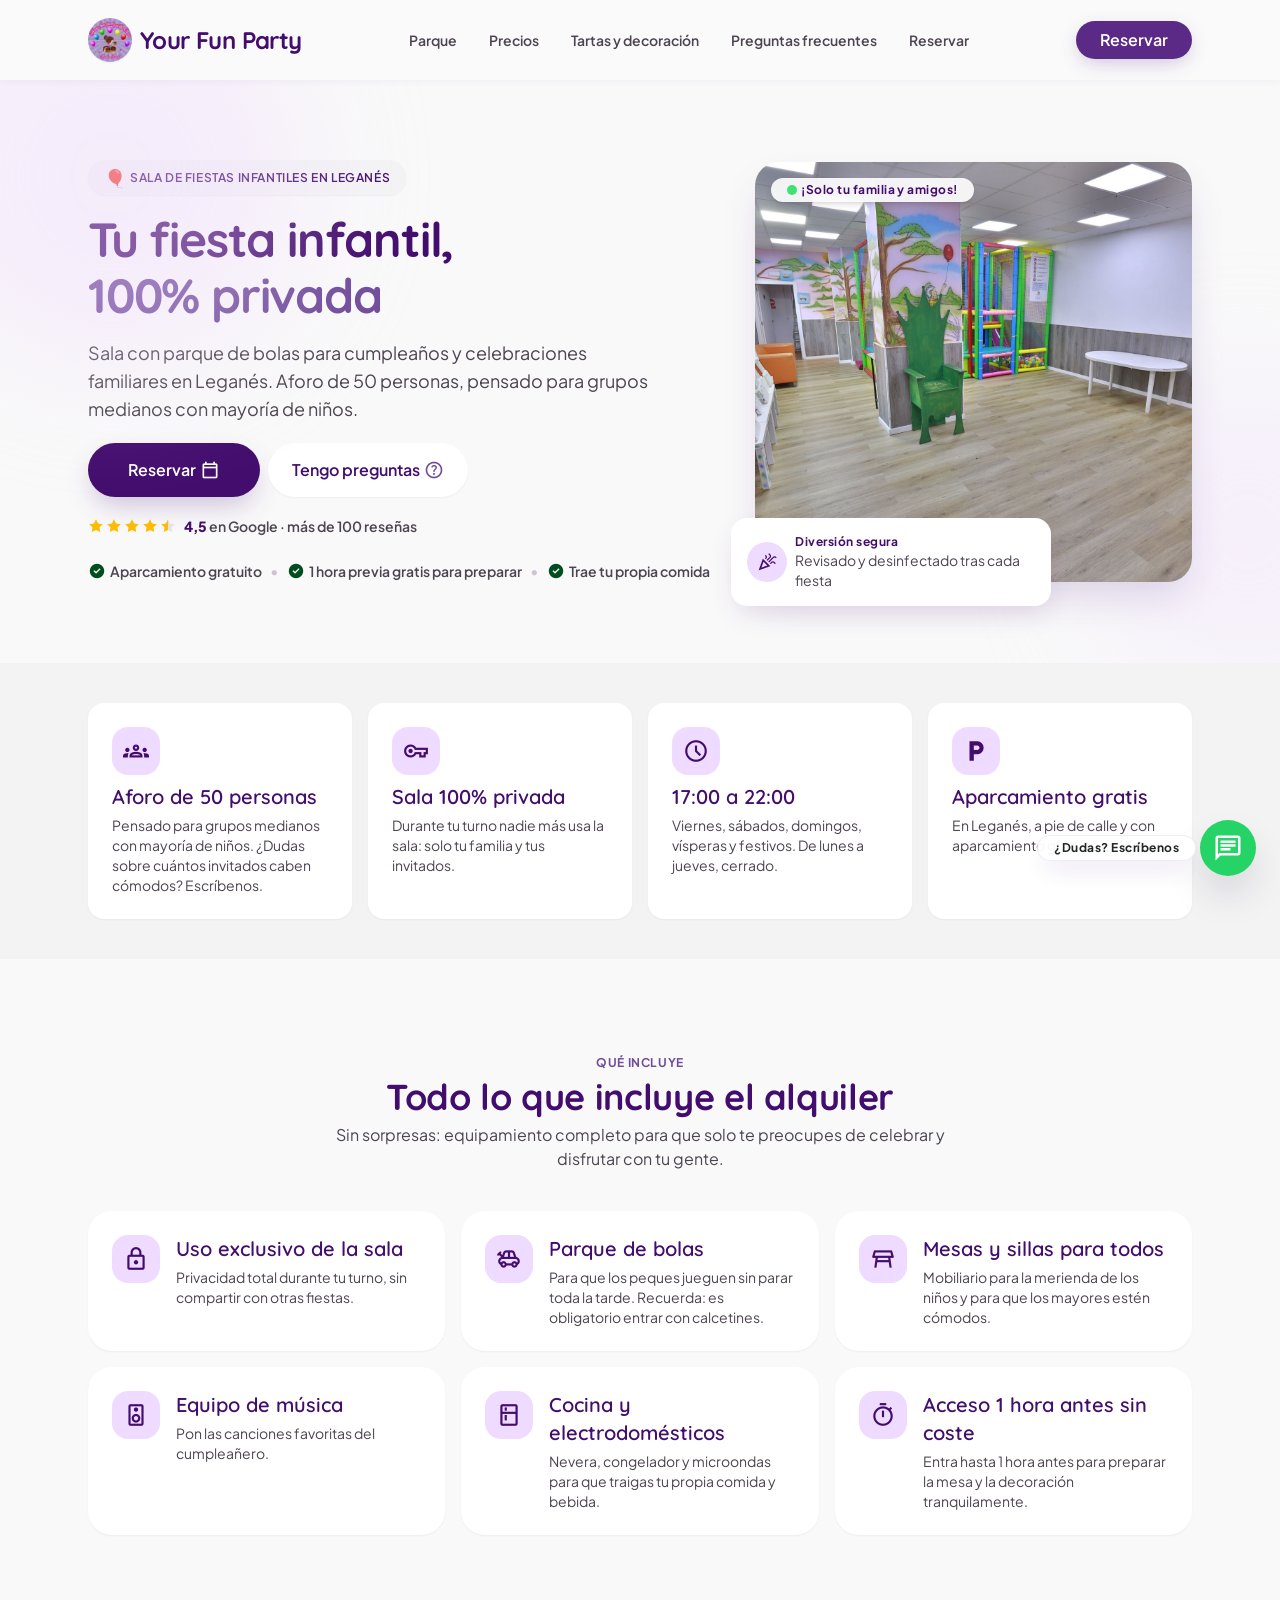
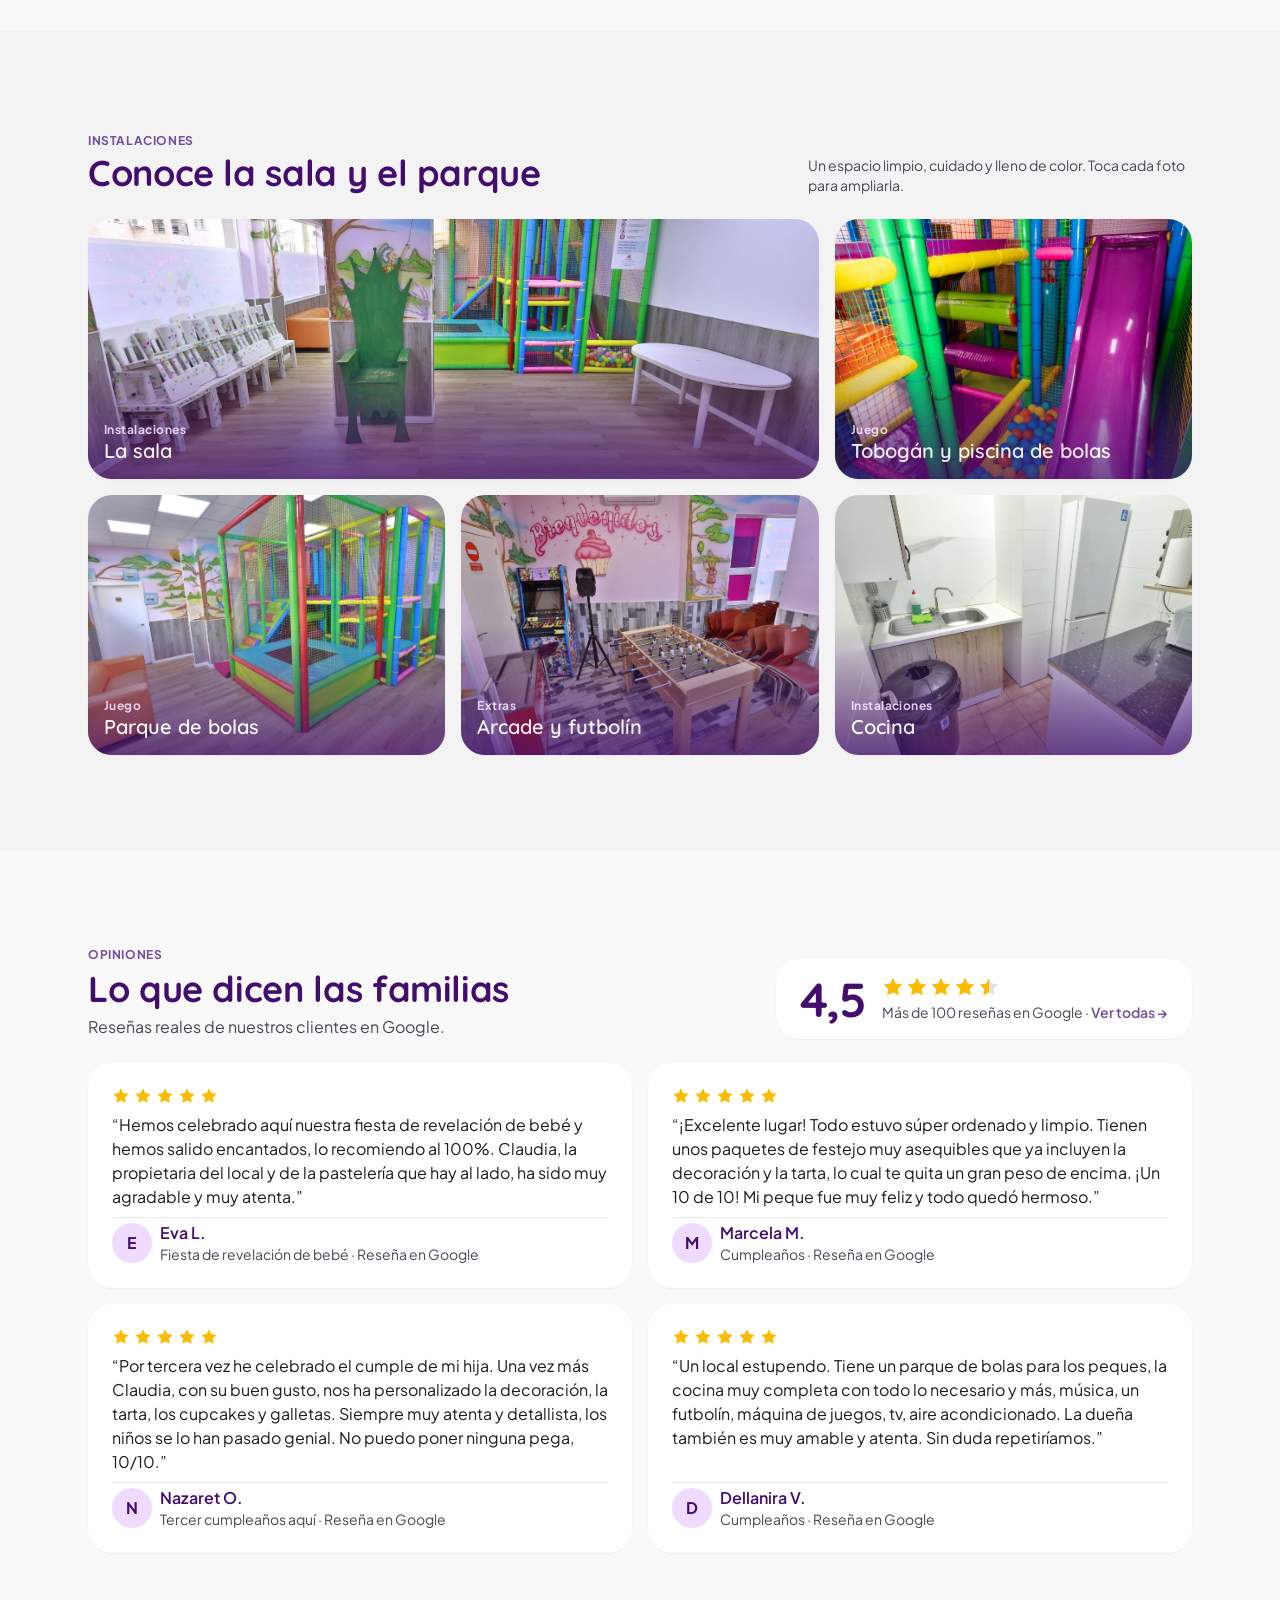
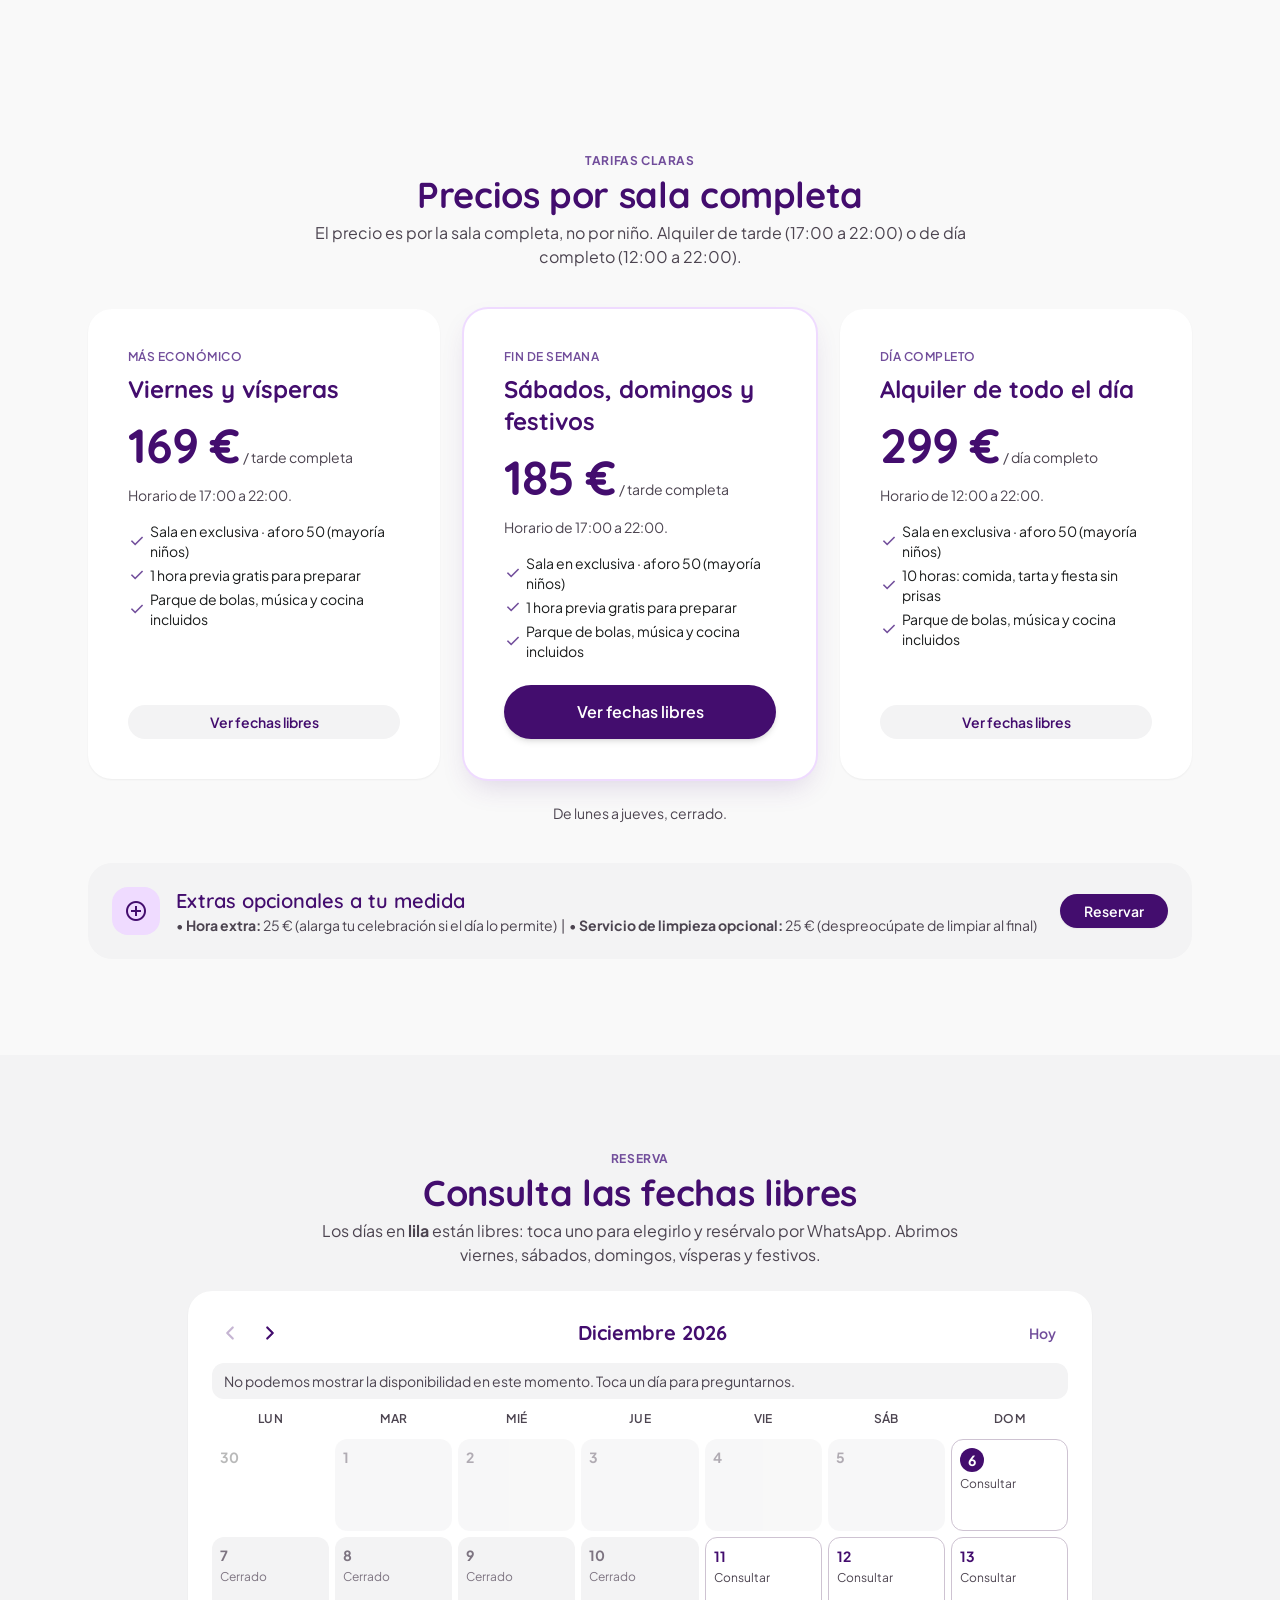
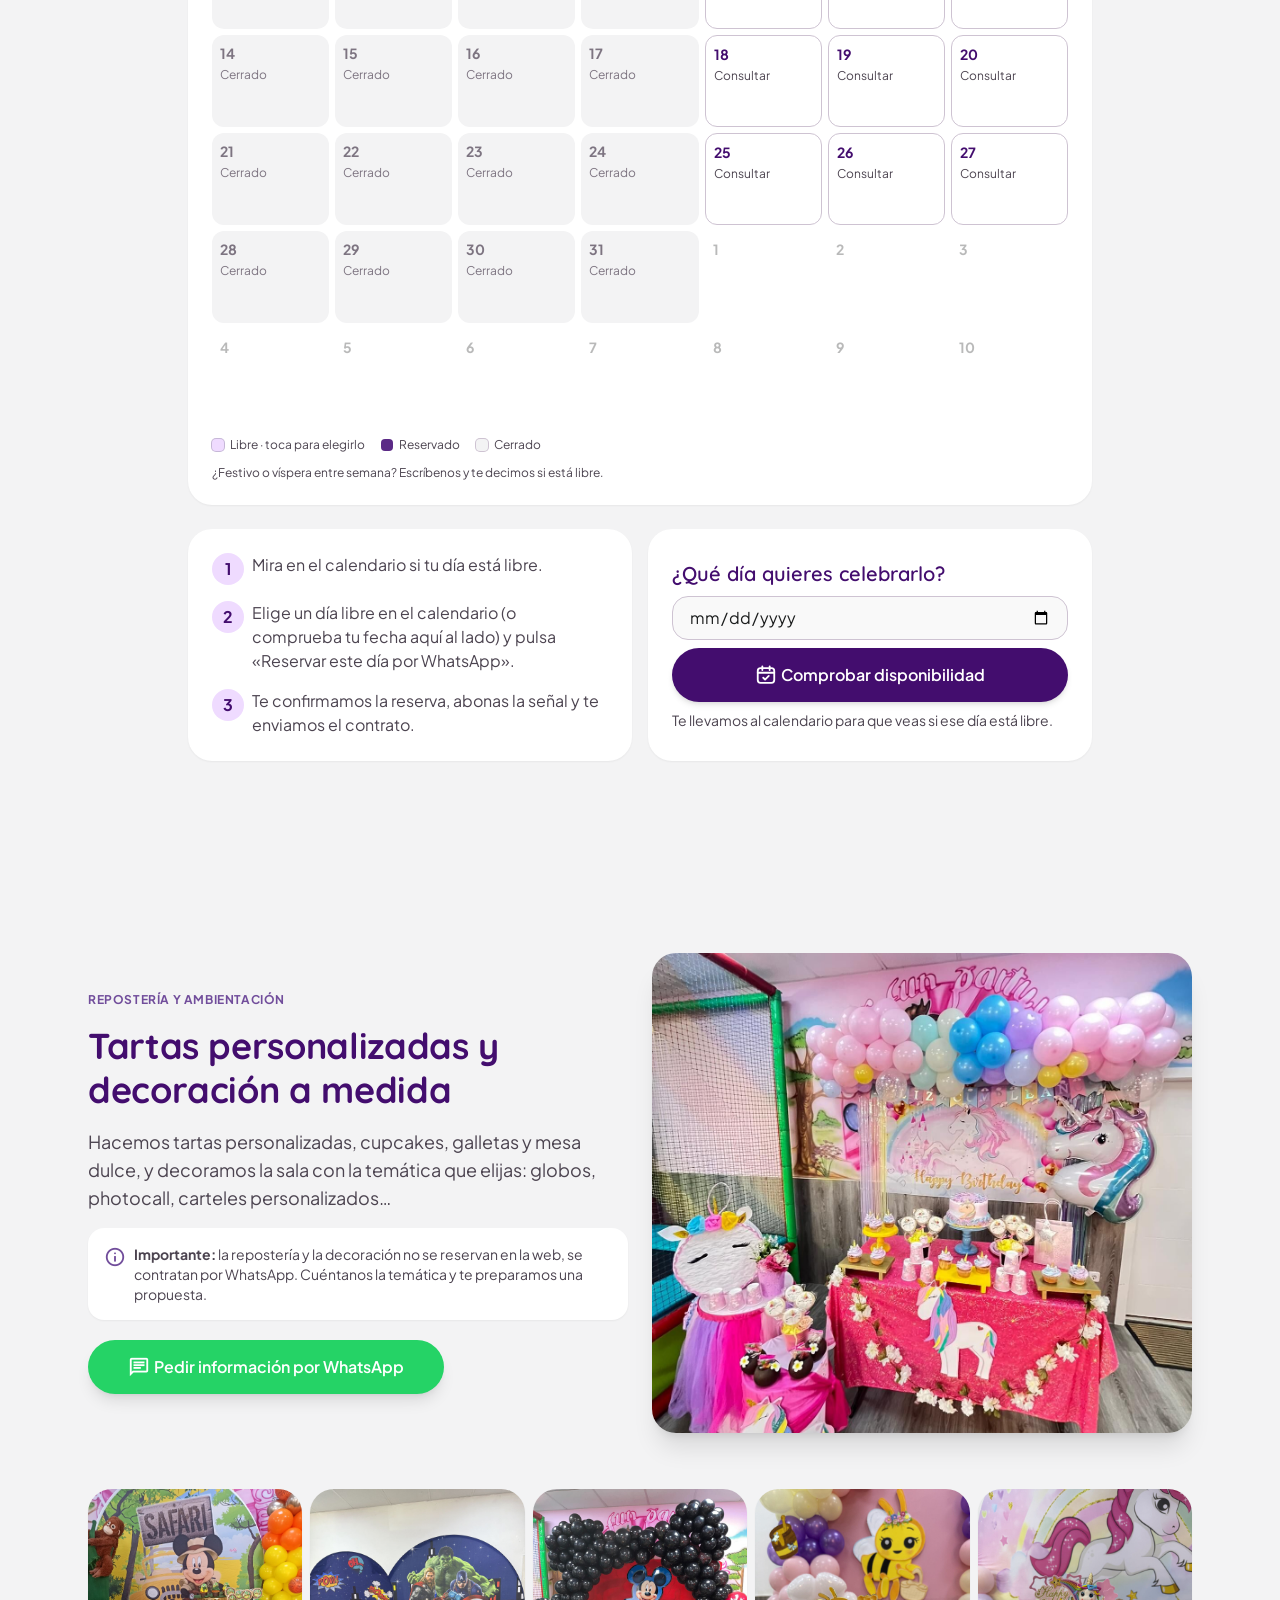
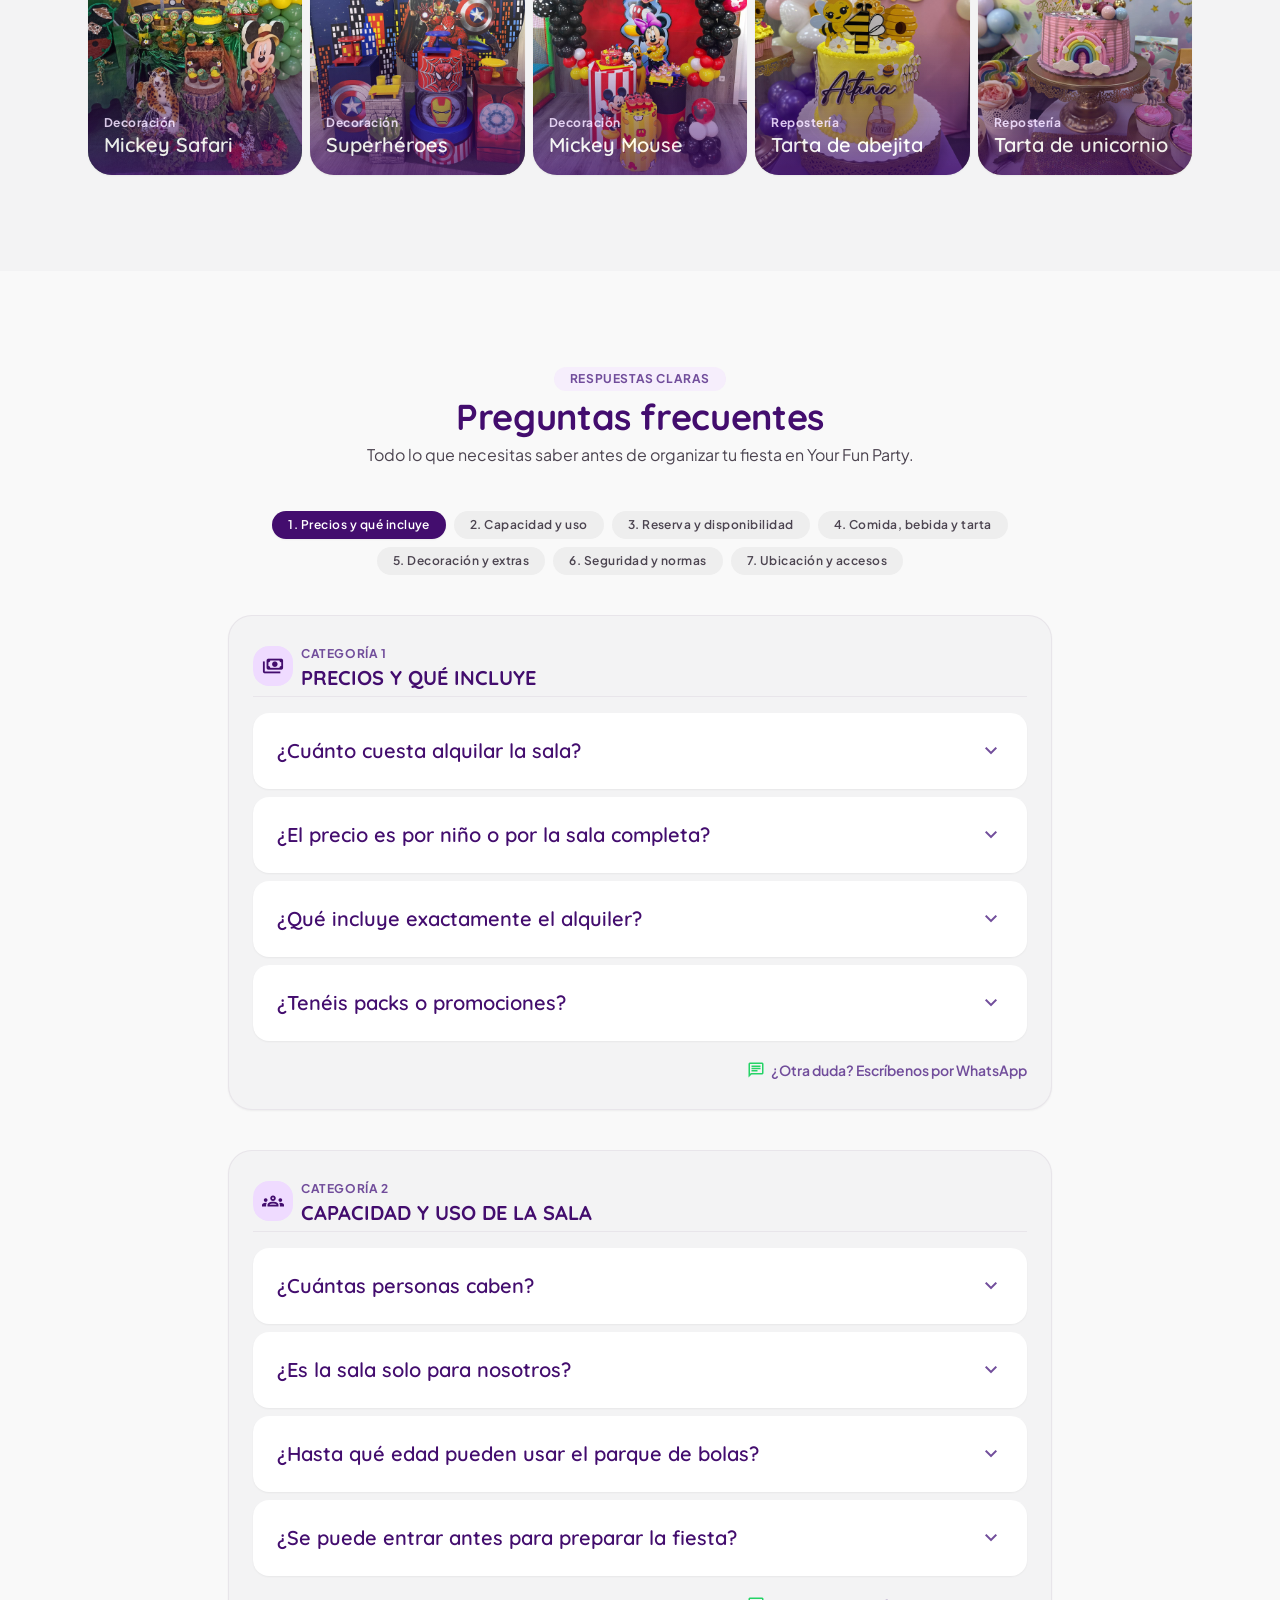
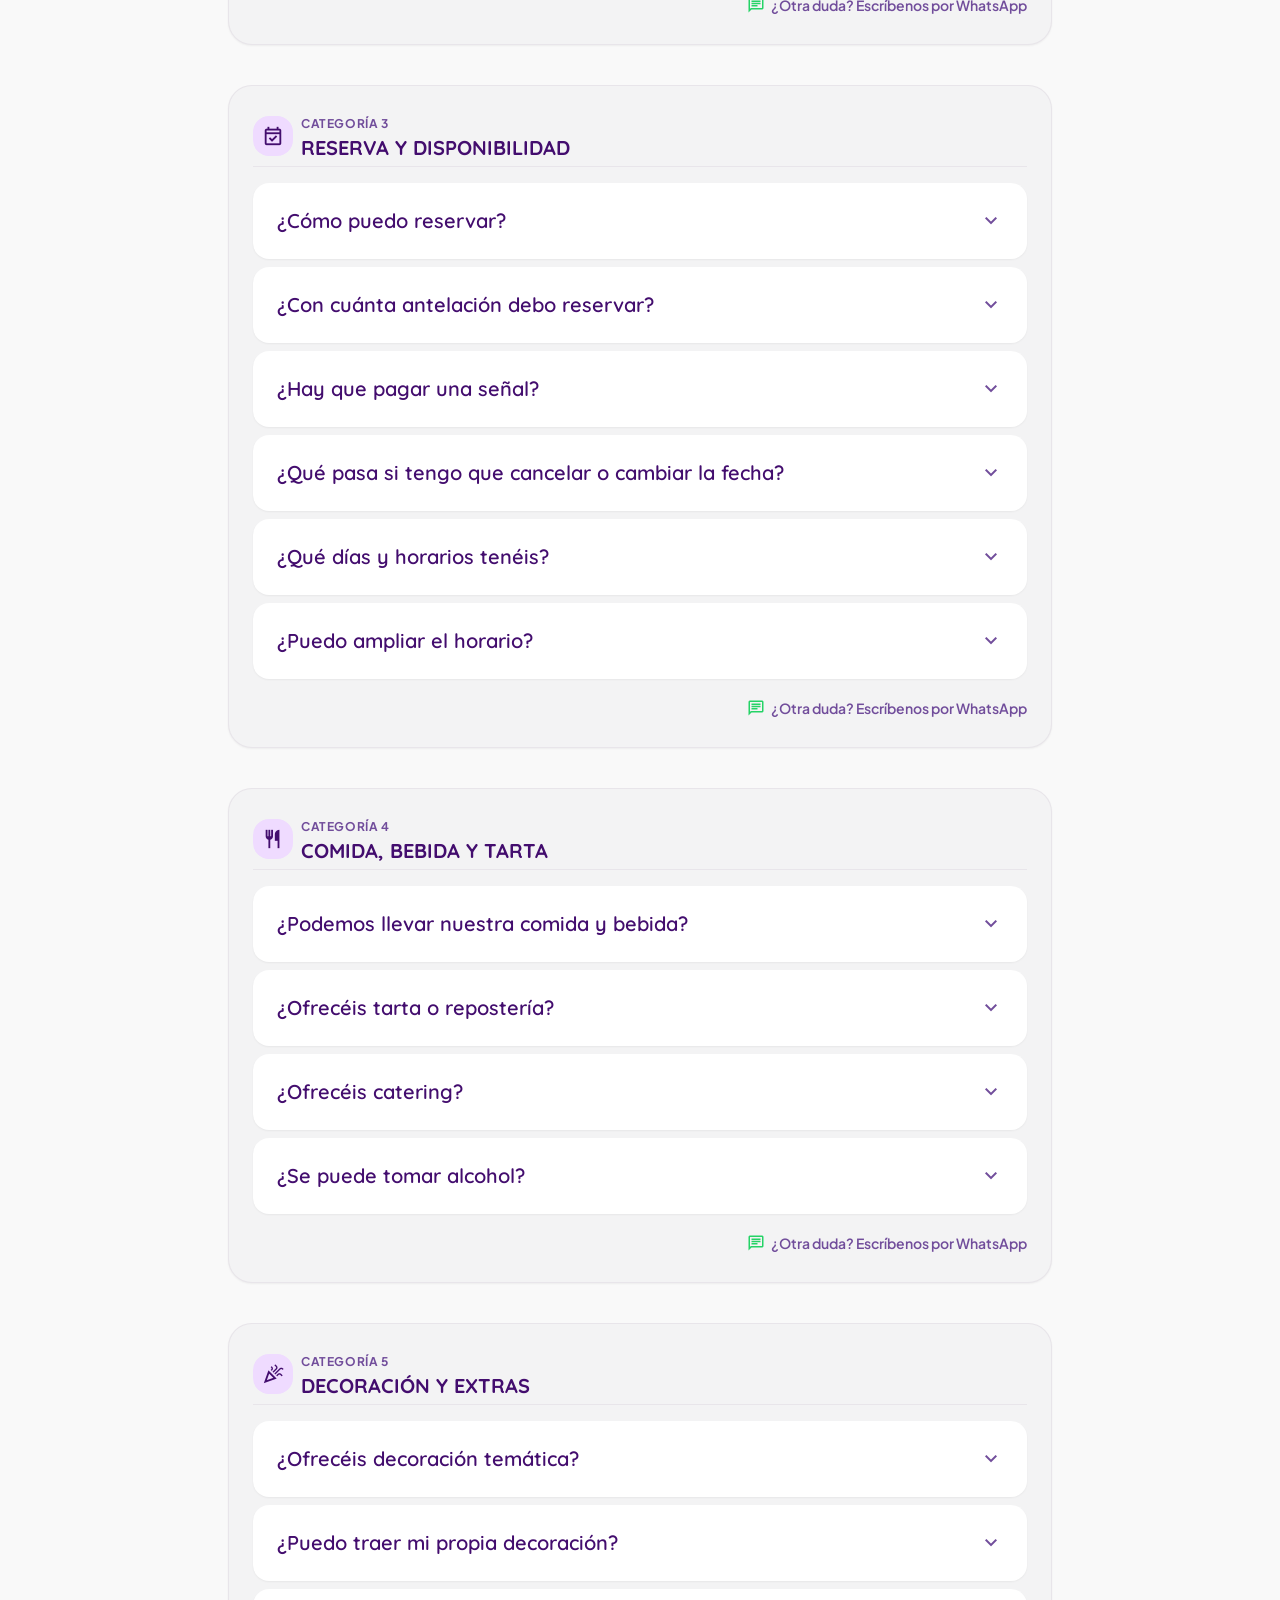
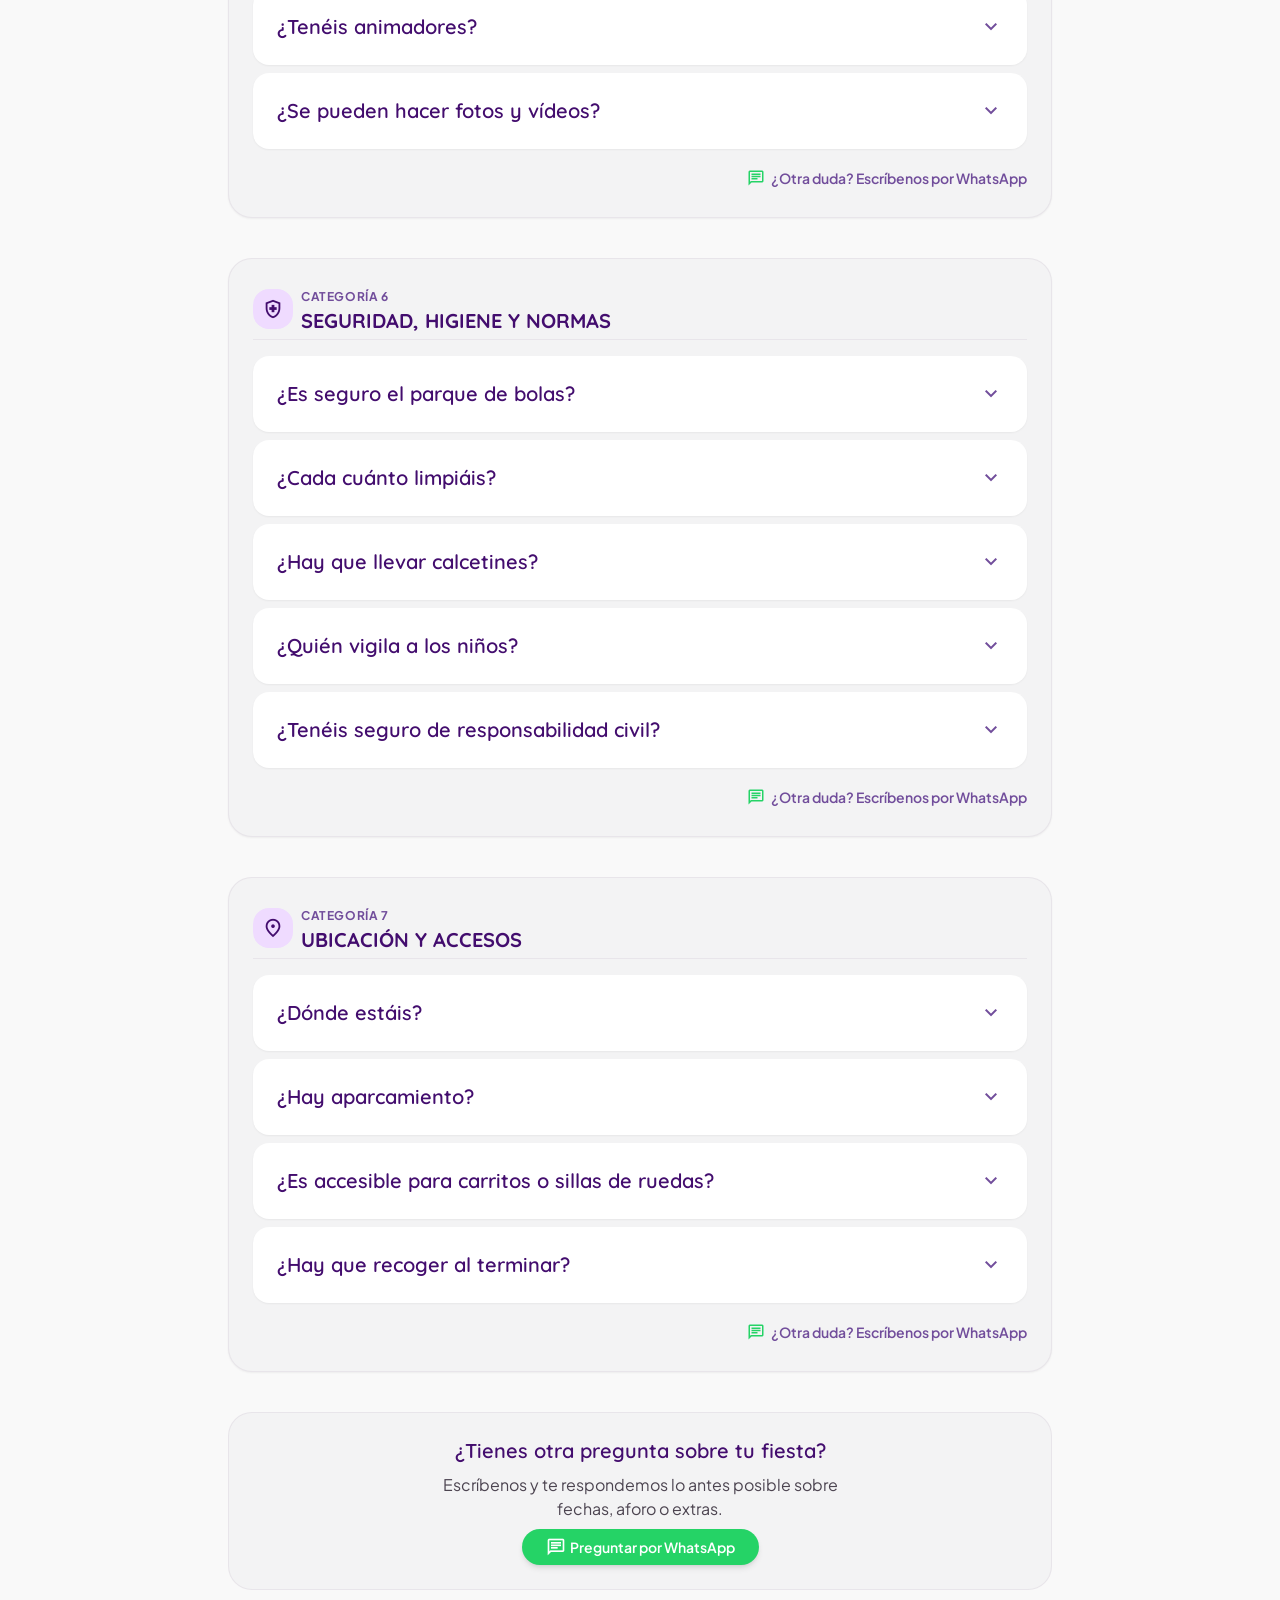
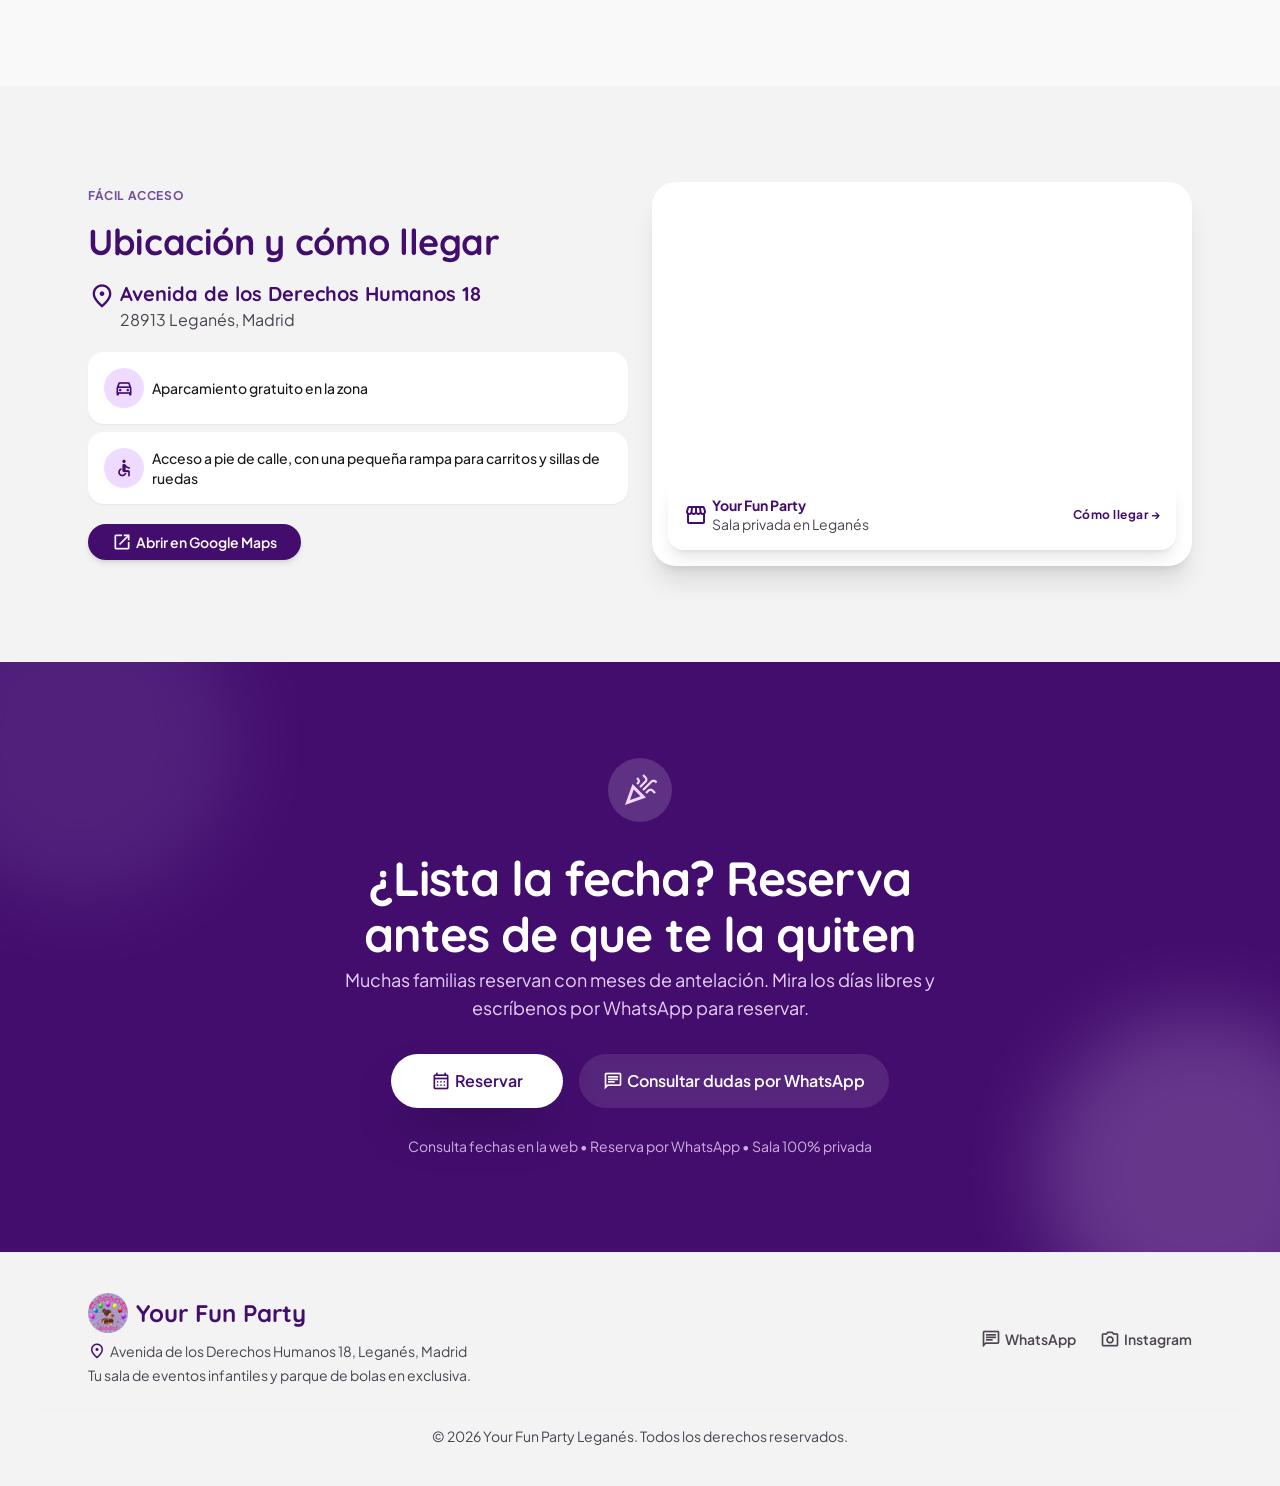
==== commit 3dcb5a58: "Add files via upload" ====
--- a/index.html
+++ b/index.html
@@ -21,6 +21,8 @@
 <!-- Subtitle -->
 <p class="font-body-lg text-body-lg text-on-surface-variant max-w-xl">
             Sala con parque de bolas para cumpleaños y celebraciones familiares en Leganés. Aforo de 50 personas, pensado para grupos medianos con mayoría de niños.</p>
+<!-- Escasez real (se rellena desde calendario.js) -->
+<div id="escasezHero" class="hidden" aria-live="polite"></div>
 <!-- CTAs -->
 <div class="flex flex-wrap items-center gap-space-sm w-full pt-space-xs">
 <a class="inline-flex items-center justify-center gap-space-xs bg-primary text-on-primary font-label-lg text-label-lg px-space-xl py-space-md rounded-full shadow-[0_12px_28px_-6px_rgba(91,42,134,0.3)] hover:scale-[1.02] hover:bg-primary-container transition-all" href="#disponibilidad">
@@ -32,6 +34,8 @@
 <span class="material-symbols-outlined text-[20px] text-secondary">help_outline</span>
 </a>
 </div>
+<!-- Valoración en Google -->
+<a href="#opiniones" class="inline-flex items-center gap-2 pt-space-xs font-label-md text-label-md text-on-surface-variant hover:text-primary transition-colors"><span class="flex items-center gap-0.5"><svg viewBox="0 0 20 20" width="16" height="16" aria-hidden="true"><path fill="#fbbc04" d="M10 1.5l2.6 5.3 5.9.9-4.2 4.1 1 5.8L10 14.9l-5.3 2.7 1-5.8L1.5 7.7l5.9-.9z"/></svg><svg viewBox="0 0 20 20" width="16" height="16" aria-hidden="true"><path fill="#fbbc04" d="M10 1.5l2.6 5.3 5.9.9-4.2 4.1 1 5.8L10 14.9l-5.3 2.7 1-5.8L1.5 7.7l5.9-.9z"/></svg><svg viewBox="0 0 20 20" width="16" height="16" aria-hidden="true"><path fill="#fbbc04" d="M10 1.5l2.6 5.3 5.9.9-4.2 4.1 1 5.8L10 14.9l-5.3 2.7 1-5.8L1.5 7.7l5.9-.9z"/></svg><svg viewBox="0 0 20 20" width="16" height="16" aria-hidden="true"><path fill="#fbbc04" d="M10 1.5l2.6 5.3 5.9.9-4.2 4.1 1 5.8L10 14.9l-5.3 2.7 1-5.8L1.5 7.7l5.9-.9z"/></svg><svg viewBox="0 0 20 20" width="16" height="16" aria-hidden="true"><defs><linearGradient id="mediaEstrellaHero"><stop offset="50%" stop-color="#fbbc04"/><stop offset="50%" stop-color="#e5e1ea"/></linearGradient></defs><path fill="url(#mediaEstrellaHero)" d="M10 1.5l2.6 5.3 5.9.9-4.2 4.1 1 5.8L10 14.9l-5.3 2.7 1-5.8L1.5 7.7l5.9-.9z"/></svg></span><span><b class="text-primary">4,5</b> en Google · más de 100 reseñas</span></a>
 <!-- Reassurance pill tags -->
 <div class="flex flex-wrap items-center gap-space-sm pt-space-sm">
 <span class="inline-flex items-center gap-1 font-label-md text-label-md text-on-surface-variant">
@@ -256,6 +260,56 @@
 </div>
 </div>
 </div>
+<!-- OPINIONES (reseñas reales de Google Maps) -->
+<section class="py-space-xl lg:py-24 bg-surface scroll-mt-20" id="opiniones">
+<div class="max-w-[1200px] mx-auto px-margin-mobile lg:px-margin flex flex-col gap-space-lg">
+<div class="flex flex-col md:flex-row md:items-end justify-between gap-space-md">
+<div class="flex flex-col gap-space-xs max-w-2xl">
+<span class="font-label-sm text-label-sm uppercase tracking-wider text-secondary font-bold">Opiniones</span>
+<h2 class="font-headline-lg text-headline-lg text-primary font-bold">Lo que dicen las familias</h2>
+<p class="font-body-md text-body-md text-on-surface-variant">Reseñas reales de nuestros clientes en Google.</p>
+</div>
+<a href="https://maps.google.com/?cid=3305641682132021017" target="_blank" rel="noopener" class="self-start md:self-auto flex items-center gap-space-md bg-surface-container-lowest rounded-3xl shadow-sm px-space-lg py-space-md hover:shadow-md transition-shadow">
+<span class="font-headline-xl text-headline-xl text-primary font-bold leading-none">4,5</span>
+<span class="flex flex-col gap-1"><span class="flex items-center gap-0.5"><svg viewBox="0 0 20 20" width="22" height="22" aria-hidden="true"><path fill="#fbbc04" d="M10 1.5l2.6 5.3 5.9.9-4.2 4.1 1 5.8L10 14.9l-5.3 2.7 1-5.8L1.5 7.7l5.9-.9z"/></svg><svg viewBox="0 0 20 20" width="22" height="22" aria-hidden="true"><path fill="#fbbc04" d="M10 1.5l2.6 5.3 5.9.9-4.2 4.1 1 5.8L10 14.9l-5.3 2.7 1-5.8L1.5 7.7l5.9-.9z"/></svg><svg viewBox="0 0 20 20" width="22" height="22" aria-hidden="true"><path fill="#fbbc04" d="M10 1.5l2.6 5.3 5.9.9-4.2 4.1 1 5.8L10 14.9l-5.3 2.7 1-5.8L1.5 7.7l5.9-.9z"/></svg><svg viewBox="0 0 20 20" width="22" height="22" aria-hidden="true"><path fill="#fbbc04" d="M10 1.5l2.6 5.3 5.9.9-4.2 4.1 1 5.8L10 14.9l-5.3 2.7 1-5.8L1.5 7.7l5.9-.9z"/></svg><svg viewBox="0 0 20 20" width="22" height="22" aria-hidden="true"><defs><linearGradient id="mediaEstrella"><stop offset="50%" stop-color="#fbbc04"/><stop offset="50%" stop-color="#e5e1ea"/></linearGradient></defs><path fill="url(#mediaEstrella)" d="M10 1.5l2.6 5.3 5.9.9-4.2 4.1 1 5.8L10 14.9l-5.3 2.7 1-5.8L1.5 7.7l5.9-.9z"/></svg></span><span class="font-body-sm text-body-sm text-on-surface-variant">Más de 100 reseñas en Google · <span class="text-secondary font-semibold">Ver todas →</span></span></span>
+</a>
+</div>
+<div class="flex md:grid md:grid-cols-2 gap-space-md overflow-x-auto md:overflow-visible snap-x snap-mandatory pb-space-sm">
+<figure class="snap-start shrink-0 w-[85%] sm:w-[60%] md:w-auto bg-surface-container-lowest rounded-3xl shadow-sm p-space-lg flex flex-col gap-space-sm">
+<div class="flex items-center gap-1"><svg viewBox="0 0 20 20" width="18" height="18" aria-hidden="true"><path fill="#fbbc04" d="M10 1.5l2.6 5.3 5.9.9-4.2 4.1 1 5.8L10 14.9l-5.3 2.7 1-5.8L1.5 7.7l5.9-.9z"/></svg><svg viewBox="0 0 20 20" width="18" height="18" aria-hidden="true"><path fill="#fbbc04" d="M10 1.5l2.6 5.3 5.9.9-4.2 4.1 1 5.8L10 14.9l-5.3 2.7 1-5.8L1.5 7.7l5.9-.9z"/></svg><svg viewBox="0 0 20 20" width="18" height="18" aria-hidden="true"><path fill="#fbbc04" d="M10 1.5l2.6 5.3 5.9.9-4.2 4.1 1 5.8L10 14.9l-5.3 2.7 1-5.8L1.5 7.7l5.9-.9z"/></svg><svg viewBox="0 0 20 20" width="18" height="18" aria-hidden="true"><path fill="#fbbc04" d="M10 1.5l2.6 5.3 5.9.9-4.2 4.1 1 5.8L10 14.9l-5.3 2.7 1-5.8L1.5 7.7l5.9-.9z"/></svg><svg viewBox="0 0 20 20" width="18" height="18" aria-hidden="true"><path fill="#fbbc04" d="M10 1.5l2.6 5.3 5.9.9-4.2 4.1 1 5.8L10 14.9l-5.3 2.7 1-5.8L1.5 7.7l5.9-.9z"/></svg></div>
+<blockquote class="font-body-md text-body-md text-on-surface flex-1">“Hemos celebrado aquí nuestra fiesta de revelación de bebé y hemos salido encantados, lo recomiendo al 100%. Claudia, la propietaria del local y de la pastelería que hay al lado, ha sido muy agradable y muy atenta.”</blockquote>
+<figcaption class="flex items-center gap-space-sm pt-space-xs border-t border-outline-variant/40">
+<span class="w-10 h-10 rounded-full bg-secondary-fixed text-primary font-bold flex items-center justify-center shrink-0">E</span>
+<span class="flex flex-col"><span class="font-label-lg text-label-lg text-primary font-semibold">Eva L.</span><span class="font-body-sm text-body-sm text-on-surface-variant">Fiesta de revelación de bebé · Reseña en Google</span></span>
+</figcaption>
+</figure>
+<figure class="snap-start shrink-0 w-[85%] sm:w-[60%] md:w-auto bg-surface-container-lowest rounded-3xl shadow-sm p-space-lg flex flex-col gap-space-sm">
+<div class="flex items-center gap-1"><svg viewBox="0 0 20 20" width="18" height="18" aria-hidden="true"><path fill="#fbbc04" d="M10 1.5l2.6 5.3 5.9.9-4.2 4.1 1 5.8L10 14.9l-5.3 2.7 1-5.8L1.5 7.7l5.9-.9z"/></svg><svg viewBox="0 0 20 20" width="18" height="18" aria-hidden="true"><path fill="#fbbc04" d="M10 1.5l2.6 5.3 5.9.9-4.2 4.1 1 5.8L10 14.9l-5.3 2.7 1-5.8L1.5 7.7l5.9-.9z"/></svg><svg viewBox="0 0 20 20" width="18" height="18" aria-hidden="true"><path fill="#fbbc04" d="M10 1.5l2.6 5.3 5.9.9-4.2 4.1 1 5.8L10 14.9l-5.3 2.7 1-5.8L1.5 7.7l5.9-.9z"/></svg><svg viewBox="0 0 20 20" width="18" height="18" aria-hidden="true"><path fill="#fbbc04" d="M10 1.5l2.6 5.3 5.9.9-4.2 4.1 1 5.8L10 14.9l-5.3 2.7 1-5.8L1.5 7.7l5.9-.9z"/></svg><svg viewBox="0 0 20 20" width="18" height="18" aria-hidden="true"><path fill="#fbbc04" d="M10 1.5l2.6 5.3 5.9.9-4.2 4.1 1 5.8L10 14.9l-5.3 2.7 1-5.8L1.5 7.7l5.9-.9z"/></svg></div>
+<blockquote class="font-body-md text-body-md text-on-surface flex-1">“¡Excelente lugar! Todo estuvo súper ordenado y limpio. Tienen unos paquetes de festejo muy asequibles que ya incluyen la decoración y la tarta, lo cual te quita un gran peso de encima. ¡Un 10 de 10! Mi peque fue muy feliz y todo quedó hermoso.”</blockquote>
+<figcaption class="flex items-center gap-space-sm pt-space-xs border-t border-outline-variant/40">
+<span class="w-10 h-10 rounded-full bg-secondary-fixed text-primary font-bold flex items-center justify-center shrink-0">M</span>
+<span class="flex flex-col"><span class="font-label-lg text-label-lg text-primary font-semibold">Marcela M.</span><span class="font-body-sm text-body-sm text-on-surface-variant">Cumpleaños · Reseña en Google</span></span>
+</figcaption>
+</figure>
+<figure class="snap-start shrink-0 w-[85%] sm:w-[60%] md:w-auto bg-surface-container-lowest rounded-3xl shadow-sm p-space-lg flex flex-col gap-space-sm">
+<div class="flex items-center gap-1"><svg viewBox="0 0 20 20" width="18" height="18" aria-hidden="true"><path fill="#fbbc04" d="M10 1.5l2.6 5.3 5.9.9-4.2 4.1 1 5.8L10 14.9l-5.3 2.7 1-5.8L1.5 7.7l5.9-.9z"/></svg><svg viewBox="0 0 20 20" width="18" height="18" aria-hidden="true"><path fill="#fbbc04" d="M10 1.5l2.6 5.3 5.9.9-4.2 4.1 1 5.8L10 14.9l-5.3 2.7 1-5.8L1.5 7.7l5.9-.9z"/></svg><svg viewBox="0 0 20 20" width="18" height="18" aria-hidden="true"><path fill="#fbbc04" d="M10 1.5l2.6 5.3 5.9.9-4.2 4.1 1 5.8L10 14.9l-5.3 2.7 1-5.8L1.5 7.7l5.9-.9z"/></svg><svg viewBox="0 0 20 20" width="18" height="18" aria-hidden="true"><path fill="#fbbc04" d="M10 1.5l2.6 5.3 5.9.9-4.2 4.1 1 5.8L10 14.9l-5.3 2.7 1-5.8L1.5 7.7l5.9-.9z"/></svg><svg viewBox="0 0 20 20" width="18" height="18" aria-hidden="true"><path fill="#fbbc04" d="M10 1.5l2.6 5.3 5.9.9-4.2 4.1 1 5.8L10 14.9l-5.3 2.7 1-5.8L1.5 7.7l5.9-.9z"/></svg></div>
+<blockquote class="font-body-md text-body-md text-on-surface flex-1">“Por tercera vez he celebrado el cumple de mi hija. Una vez más Claudia, con su buen gusto, nos ha personalizado la decoración, la tarta, los cupcakes y galletas. Siempre muy atenta y detallista, los niños se lo han pasado genial. No puedo poner ninguna pega, 10/10.”</blockquote>
+<figcaption class="flex items-center gap-space-sm pt-space-xs border-t border-outline-variant/40">
+<span class="w-10 h-10 rounded-full bg-secondary-fixed text-primary font-bold flex items-center justify-center shrink-0">N</span>
+<span class="flex flex-col"><span class="font-label-lg text-label-lg text-primary font-semibold">Nazaret O.</span><span class="font-body-sm text-body-sm text-on-surface-variant">Tercer cumpleaños aquí · Reseña en Google</span></span>
+</figcaption>
+</figure>
+<figure class="snap-start shrink-0 w-[85%] sm:w-[60%] md:w-auto bg-surface-container-lowest rounded-3xl shadow-sm p-space-lg flex flex-col gap-space-sm">
+<div class="flex items-center gap-1"><svg viewBox="0 0 20 20" width="18" height="18" aria-hidden="true"><path fill="#fbbc04" d="M10 1.5l2.6 5.3 5.9.9-4.2 4.1 1 5.8L10 14.9l-5.3 2.7 1-5.8L1.5 7.7l5.9-.9z"/></svg><svg viewBox="0 0 20 20" width="18" height="18" aria-hidden="true"><path fill="#fbbc04" d="M10 1.5l2.6 5.3 5.9.9-4.2 4.1 1 5.8L10 14.9l-5.3 2.7 1-5.8L1.5 7.7l5.9-.9z"/></svg><svg viewBox="0 0 20 20" width="18" height="18" aria-hidden="true"><path fill="#fbbc04" d="M10 1.5l2.6 5.3 5.9.9-4.2 4.1 1 5.8L10 14.9l-5.3 2.7 1-5.8L1.5 7.7l5.9-.9z"/></svg><svg viewBox="0 0 20 20" width="18" height="18" aria-hidden="true"><path fill="#fbbc04" d="M10 1.5l2.6 5.3 5.9.9-4.2 4.1 1 5.8L10 14.9l-5.3 2.7 1-5.8L1.5 7.7l5.9-.9z"/></svg><svg viewBox="0 0 20 20" width="18" height="18" aria-hidden="true"><path fill="#fbbc04" d="M10 1.5l2.6 5.3 5.9.9-4.2 4.1 1 5.8L10 14.9l-5.3 2.7 1-5.8L1.5 7.7l5.9-.9z"/></svg></div>
+<blockquote class="font-body-md text-body-md text-on-surface flex-1">“Un local estupendo. Tiene un parque de bolas para los peques, la cocina muy completa con todo lo necesario y más, música, un futbolín, máquina de juegos, tv, aire acondicionado. La dueña también es muy amable y atenta. Sin duda repetiríamos.”</blockquote>
+<figcaption class="flex items-center gap-space-sm pt-space-xs border-t border-outline-variant/40">
+<span class="w-10 h-10 rounded-full bg-secondary-fixed text-primary font-bold flex items-center justify-center shrink-0">D</span>
+<span class="flex flex-col"><span class="font-label-lg text-label-lg text-primary font-semibold">Dellanira V.</span><span class="font-body-sm text-body-sm text-on-surface-variant">Cumpleaños · Reseña en Google</span></span>
+</figcaption>
+</figure>
+</div>
+</div>
+</section>
 <!-- PRICING SECTION / PRECIOS TRANSPARENTES -->
 <section class="py-space-xl lg:py-24 bg-surface scroll-mt-20" id="tarifas">
 <div class="max-w-[1200px] mx-auto px-margin-mobile lg:px-margin flex flex-col gap-space-xl">
@@ -322,7 +376,7 @@
 <div class="flex flex-col items-center text-center max-w-2xl mx-auto gap-space-xs">
 <span class="font-label-sm text-label-sm uppercase tracking-wider text-secondary font-bold">Reserva</span>
 <h2 class="font-headline-lg text-headline-lg text-primary font-bold">Consulta las fechas libres</h2>
-<p class="font-body-md text-body-md text-on-surface-variant">Los días en <strong>lila</strong> están libres: toca uno y te escribimos por WhatsApp para reservarlo. Abrimos viernes, sábados, domingos, vísperas y festivos.</p>
+<p class="font-body-md text-body-md text-on-surface-variant">Los días en <strong>lila</strong> están libres: toca uno para elegirlo y resérvalo por WhatsApp. Abrimos viernes, sábados, domingos, vísperas y festivos.</p>
 </div>
 <!-- Calendario -->
 <div class="bg-surface-container-lowest rounded-3xl shadow-sm overflow-hidden p-3 sm:p-space-lg">
@@ -334,7 +388,7 @@
 <div class="grid grid-cols-1 md:grid-cols-2 gap-space-md items-stretch">
 <ol class="bg-surface-container-lowest rounded-3xl shadow-sm p-space-lg flex flex-col gap-space-md">
 <li class="flex gap-space-sm"><span class="w-8 h-8 rounded-full bg-secondary-fixed text-primary font-bold flex items-center justify-center shrink-0">1</span><span class="font-body-md text-body-md text-on-surface-variant">Mira en el calendario si tu día está libre.</span></li>
-<li class="flex gap-space-sm"><span class="w-8 h-8 rounded-full bg-secondary-fixed text-primary font-bold flex items-center justify-center shrink-0">2</span><span class="font-body-md text-body-md text-on-surface-variant">Toca un día libre en el calendario (o comprueba tu fecha aquí al lado) y se abrirá WhatsApp con el mensaje escrito.</span></li>
+<li class="flex gap-space-sm"><span class="w-8 h-8 rounded-full bg-secondary-fixed text-primary font-bold flex items-center justify-center shrink-0">2</span><span class="font-body-md text-body-md text-on-surface-variant">Elige un día libre en el calendario (o comprueba tu fecha aquí al lado) y pulsa «Reservar este día por WhatsApp».</span></li>
 <li class="flex gap-space-sm"><span class="w-8 h-8 rounded-full bg-secondary-fixed text-primary font-bold flex items-center justify-center shrink-0">3</span><span class="font-body-md text-body-md text-on-surface-variant">Te confirmamos la reserva, abonas la señal y te enviamos el contrato.</span></li>
 </ol>
 <div class="bg-surface-container-lowest rounded-3xl shadow-sm p-space-lg flex flex-col gap-space-sm justify-center">
--- a/styles.css
+++ b/styles.css
@@ -1 +1 @@
-*,:after,:before{--tw-border-spacing-x:0;--tw-border-spacing-y:0;--tw-translate-x:0;--tw-translate-y:0;--tw-rotate:0;--tw-skew-x:0;--tw-skew-y:0;--tw-scale-x:1;--tw-scale-y:1;--tw-pan-x: ;--tw-pan-y: ;--tw-pinch-zoom: ;--tw-scroll-snap-strictness:proximity;--tw-gradient-from-position: ;--tw-gradient-via-position: ;--tw-gradient-to-position: ;--tw-ordinal: ;--tw-slashed-zero: ;--tw-numeric-figure: ;--tw-numeric-spacing: ;--tw-numeric-fraction: ;--tw-ring-inset: ;--tw-ring-offset-width:0px;--tw-ring-offset-color:#fff;--tw-ring-color:rgba(59,130,246,.5);--tw-ring-offset-shadow:0 0 #0000;--tw-ring-shadow:0 0 #0000;--tw-shadow:0 0 #0000;--tw-shadow-colored:0 0 #0000;--tw-blur: ;--tw-brightness: ;--tw-contrast: ;--tw-grayscale: ;--tw-hue-rotate: ;--tw-invert: ;--tw-saturate: ;--tw-sepia: ;--tw-drop-shadow: ;--tw-backdrop-blur: ;--tw-backdrop-brightness: ;--tw-backdrop-contrast: ;--tw-backdrop-grayscale: ;--tw-backdrop-hue-rotate: ;--tw-backdrop-invert: ;--tw-backdrop-opacity: ;--tw-backdrop-saturate: ;--tw-backdrop-sepia: ;--tw-contain-size: ;--tw-contain-layout: ;--tw-contain-paint: ;--tw-contain-style: }::backdrop{--tw-border-spacing-x:0;--tw-border-spacing-y:0;--tw-translate-x:0;--tw-translate-y:0;--tw-rotate:0;--tw-skew-x:0;--tw-skew-y:0;--tw-scale-x:1;--tw-scale-y:1;--tw-pan-x: ;--tw-pan-y: ;--tw-pinch-zoom: ;--tw-scroll-snap-strictness:proximity;--tw-gradient-from-position: ;--tw-gradient-via-position: ;--tw-gradient-to-position: ;--tw-ordinal: ;--tw-slashed-zero: ;--tw-numeric-figure: ;--tw-numeric-spacing: ;--tw-numeric-fraction: ;--tw-ring-inset: ;--tw-ring-offset-width:0px;--tw-ring-offset-color:#fff;--tw-ring-color:rgba(59,130,246,.5);--tw-ring-offset-shadow:0 0 #0000;--tw-ring-shadow:0 0 #0000;--tw-shadow:0 0 #0000;--tw-shadow-colored:0 0 #0000;--tw-blur: ;--tw-brightness: ;--tw-contrast: ;--tw-grayscale: ;--tw-hue-rotate: ;--tw-invert: ;--tw-saturate: ;--tw-sepia: ;--tw-drop-shadow: ;--tw-backdrop-blur: ;--tw-backdrop-brightness: ;--tw-backdrop-contrast: ;--tw-backdrop-grayscale: ;--tw-backdrop-hue-rotate: ;--tw-backdrop-invert: ;--tw-backdrop-opacity: ;--tw-backdrop-saturate: ;--tw-backdrop-sepia: ;--tw-contain-size: ;--tw-contain-layout: ;--tw-contain-paint: ;--tw-contain-style: }/*! tailwindcss v3.4.17 | MIT License | https://tailwindcss.com*/*,:after,:before{border:0 solid #e5e7eb;box-sizing:border-box}:after,:before{--tw-content:""}:host,html{line-height:1.5;-webkit-text-size-adjust:100%;font-family:ui-sans-serif,system-ui,sans-serif,Apple Color Emoji,Segoe UI Emoji,Segoe UI Symbol,Noto Color Emoji;font-feature-settings:normal;font-variation-settings:normal;-moz-tab-size:4;-o-tab-size:4;tab-size:4;-webkit-tap-highlight-color:transparent}body{line-height:inherit;margin:0}hr{border-top-width:1px;color:inherit;height:0}abbr:where([title]){-webkit-text-decoration:underline dotted;text-decoration:underline dotted}h1,h2,h3,h4,h5,h6{font-size:inherit;font-weight:inherit}a{color:inherit;text-decoration:inherit}b,strong{font-weight:bolder}code,kbd,pre,samp{font-family:ui-monospace,SFMono-Regular,Menlo,Monaco,Consolas,Liberation Mono,Courier New,monospace;font-feature-settings:normal;font-size:1em;font-variation-settings:normal}small{font-size:80%}sub,sup{font-size:75%;line-height:0;position:relative;vertical-align:baseline}sub{bottom:-.25em}sup{top:-.5em}table{border-collapse:collapse;border-color:inherit;text-indent:0}button,input,optgroup,select,textarea{color:inherit;font-family:inherit;font-feature-settings:inherit;font-size:100%;font-variation-settings:inherit;font-weight:inherit;letter-spacing:inherit;line-height:inherit;margin:0;padding:0}button,select{text-transform:none}button,input:where([type=button]),input:where([type=reset]),input:where([type=submit]){-webkit-appearance:button;background-color:transparent;background-image:none}:-moz-focusring{outline:auto}:-moz-ui-invalid{box-shadow:none}progress{vertical-align:baseline}::-webkit-inner-spin-button,::-webkit-outer-spin-button{height:auto}[type=search]{-webkit-appearance:textfield;outline-offset:-2px}::-webkit-search-decoration{-webkit-appearance:none}::-webkit-file-upload-button{-webkit-appearance:button;font:inherit}summary{display:list-item}blockquote,dd,dl,figure,h1,h2,h3,h4,h5,h6,hr,p,pre{margin:0}fieldset{margin:0}fieldset,legend{padding:0}menu,ol,ul{list-style:none;margin:0;padding:0}dialog{padding:0}textarea{resize:vertical}input::-moz-placeholder,textarea::-moz-placeholder{color:#9ca3af;opacity:1}input::placeholder,textarea::placeholder{color:#9ca3af;opacity:1}[role=button],button{cursor:pointer}:disabled{cursor:default}audio,canvas,embed,iframe,img,object,svg,video{display:block;vertical-align:middle}img,video{height:auto;max-width:100%}[hidden]:where(:not([hidden=until-found])){display:none}.pointer-events-none{pointer-events:none}.fixed{position:fixed}.absolute{position:absolute}.relative{position:relative}.inset-0{inset:0}.-bottom-20{bottom:-5rem}.-bottom-6{bottom:-1.5rem}.-left-20{left:-5rem}.-left-6{left:-1.5rem}.-right-20{right:-5rem}.-right-32{right:-8rem}.-top-20{top:-5rem}.-top-24{top:-6rem}.bottom-0{bottom:0}.bottom-24{bottom:6rem}.bottom-4{bottom:1rem}.left-0{left:0}.left-4{left:1rem}.right-0{right:0}.right-4{right:1rem}.top-0{top:0}.top-1\/2{top:50%}.top-12{top:3rem}.top-4{top:1rem}.z-10{z-index:10}.z-40{z-index:40}.z-50{z-index:50}.col-span-2{grid-column:span 2/span 2}.row-span-2{grid-row:span 2/span 2}.mx-auto{margin-left:auto;margin-right:auto}.my-space-xs{margin-bottom:.25rem;margin-top:.25rem}.-mt-space-md{margin-top:-1rem}.mb-space-xs{margin-bottom:.25rem}.mr-1,.mr-space-xs{margin-right:.25rem}.mt-0\.5{margin-top:.125rem}.mt-auto{margin-top:auto}.mt-space-lg{margin-top:1.5rem}.block{display:block}.flex{display:flex}.inline-flex{display:inline-flex}.grid{display:grid}.hidden{display:none}.aspect-\[3\/4\]{aspect-ratio:3/4}.aspect-square{aspect-ratio:1/1}.h-10{height:2.5rem}.h-11{height:2.75rem}.h-12{height:3rem}.h-14{height:3.5rem}.h-16{height:4rem}.h-2\.5{height:.625rem}.h-20{height:5rem}.h-3{height:.75rem}.h-6{height:1.5rem}.h-8{height:2rem}.h-80{height:20rem}.h-9{height:2.25rem}.h-96{height:24rem}.h-\[360px\]{height:360px}.h-\[65vh\]{height:65vh}.h-full{height:100%}.min-h-\[420px\]{min-height:420px}.min-h-\[58px\]{min-height:58px}.w-10{width:2.5rem}.w-11{width:2.75rem}.w-12{width:3rem}.w-14{width:3.5rem}.w-16{width:4rem}.w-2\.5{width:.625rem}.w-3{width:.75rem}.w-6{width:1.5rem}.w-64{width:16rem}.w-8{width:2rem}.w-80{width:20rem}.w-9{width:2.25rem}.w-96{width:24rem}.w-full{width:100%}.max-w-2xl{max-width:42rem}.max-w-3xl{max-width:48rem}.max-w-\[1000px\]{max-width:1000px}.max-w-\[1200px\]{max-width:1200px}.max-w-\[920px\]{max-width:920px}.max-w-md{max-width:28rem}.max-w-sm{max-width:24rem}.max-w-xl{max-width:36rem}.max-w-xs{max-width:20rem}.flex-1{flex:1 1 0%}.shrink-0{flex-shrink:0}.translate-y-full{--tw-translate-y:100%;transform:translate(var(--tw-translate-x),var(--tw-translate-y)) rotate(var(--tw-rotate)) skewX(var(--tw-skew-x)) skewY(var(--tw-skew-y)) scaleX(var(--tw-scale-x)) scaleY(var(--tw-scale-y))}@keyframes pulse{50%{opacity:.5}}.animate-pulse{animation:pulse 2s cubic-bezier(.4,0,.6,1) infinite}.cursor-pointer{cursor:pointer}.cursor-zoom-in{cursor:zoom-in}.select-none{-webkit-user-select:none;-moz-user-select:none;user-select:none}.scroll-mt-20{scroll-margin-top:5rem}.scroll-mt-24{scroll-margin-top:6rem}.scroll-mt-28{scroll-margin-top:7rem}.list-none{list-style-type:none}.auto-rows-\[170px\]{grid-auto-rows:170px}.grid-cols-1{grid-template-columns:repeat(1,minmax(0,1fr))}.grid-cols-2{grid-template-columns:repeat(2,minmax(0,1fr))}.grid-cols-7{grid-template-columns:repeat(7,minmax(0,1fr))}.flex-col{flex-direction:column}.flex-wrap{flex-wrap:wrap}.items-start{align-items:flex-start}.items-center{align-items:center}.items-baseline{align-items:baseline}.items-stretch{align-items:stretch}.justify-end{justify-content:flex-end}.justify-center{justify-content:center}.justify-between{justify-content:space-between}.gap-0\.5{gap:.125rem}.gap-1{gap:.25rem}.gap-1\.5{gap:.375rem}.gap-2{gap:.5rem}.gap-3{gap:.75rem}.gap-space-lg{gap:1.5rem}.gap-space-md{gap:1rem}.gap-space-sm{gap:.5rem}.gap-space-xl{gap:2.5rem}.gap-space-xs{gap:.25rem}.gap-x-4{-moz-column-gap:1rem;column-gap:1rem}.gap-y-1\.5{row-gap:.375rem}.overflow-hidden{overflow:hidden}.scroll-smooth{scroll-behavior:smooth}.text-balance{text-wrap:balance}.rounded{border-radius:.25rem}.rounded-2xl{border-radius:1rem}.rounded-3xl{border-radius:1.5rem}.rounded-full{border-radius:9999px}.rounded-lg{border-radius:.5rem}.rounded-xl{border-radius:.75rem}.border{border-width:1px}.border-0{border-width:0}.border-b{border-bottom-width:1px}.border-t{border-top-width:1px}.border-outline-variant{--tw-border-opacity:1;border-color:rgb(206 195 210/var(--tw-border-opacity,1))}.border-outline-variant\/10{border-color:rgba(206,195,210,.1)}.border-outline-variant\/20{border-color:rgba(206,195,210,.2)}.border-outline-variant\/30{border-color:rgba(206,195,210,.3)}.bg-\[\#25D366\]{--tw-bg-opacity:1;background-color:rgb(37 211 102/var(--tw-bg-opacity,1))}.bg-\[\#e8f8ee\]{--tw-bg-opacity:1;background-color:rgb(232 248 238/var(--tw-bg-opacity,1))}.bg-\[\#fdecec\]{--tw-bg-opacity:1;background-color:rgb(253 236 236/var(--tw-bg-opacity,1))}.bg-primary{--tw-bg-opacity:1;background-color:rgb(67 13 110/var(--tw-bg-opacity,1))}.bg-primary-container{--tw-bg-opacity:1;background-color:rgb(91 42 134/var(--tw-bg-opacity,1))}.bg-primary-fixed{--tw-bg-opacity:1;background-color:rgb(241 218 255/var(--tw-bg-opacity,1))}.bg-primary\/80{background-color:rgba(67,13,110,.8)}.bg-secondary{--tw-bg-opacity:1;background-color:rgb(113 77 155/var(--tw-bg-opacity,1))}.bg-secondary-fixed{--tw-bg-opacity:1;background-color:rgb(239 219 255/var(--tw-bg-opacity,1))}.bg-secondary-fixed\/40{background-color:rgba(239,219,255,.4)}.bg-surface{--tw-bg-opacity:1;background-color:rgb(249 249 249/var(--tw-bg-opacity,1))}.bg-surface-container{--tw-bg-opacity:1;background-color:rgb(238 238 238/var(--tw-bg-opacity,1))}.bg-surface-container-high{--tw-bg-opacity:1;background-color:rgb(232 232 232/var(--tw-bg-opacity,1))}.bg-surface-container-low{--tw-bg-opacity:1;background-color:rgb(243 243 244/var(--tw-bg-opacity,1))}.bg-surface-container-lowest{--tw-bg-opacity:1;background-color:rgb(255 255 255/var(--tw-bg-opacity,1))}.bg-surface-container-lowest\/10{background-color:hsla(0,0%,100%,.1)}.bg-surface-container-lowest\/15{background-color:hsla(0,0%,100%,.15)}.bg-surface-container-lowest\/90{background-color:hsla(0,0%,100%,.9)}.bg-surface-container-lowest\/95{background-color:hsla(0,0%,100%,.95)}.bg-surface\/90{background-color:hsla(0,0%,98%,.9)}.bg-tertiary-fixed-dim{--tw-bg-opacity:1;background-color:rgb(61 226 115/var(--tw-bg-opacity,1))}.bg-gradient-to-t{background-image:linear-gradient(to top,var(--tw-gradient-stops))}.from-primary\/80{--tw-gradient-from:rgba(67,13,110,.8) var(--tw-gradient-from-position);--tw-gradient-to:rgba(67,13,110,0) var(--tw-gradient-to-position);--tw-gradient-stops:var(--tw-gradient-from),var(--tw-gradient-to)}.via-transparent{--tw-gradient-to:transparent var(--tw-gradient-to-position);--tw-gradient-stops:var(--tw-gradient-from),transparent var(--tw-gradient-via-position),var(--tw-gradient-to)}.object-contain{-o-object-fit:contain;object-fit:contain}.object-cover{-o-object-fit:cover;object-fit:cover}.object-\[45\%_50\%\]{-o-object-position:45% 50%;object-position:45% 50%}.object-\[50\%_60\%\]{-o-object-position:50% 60%;object-position:50% 60%}.p-1{padding:.25rem}.p-3{padding:.75rem}.p-4{padding:1rem}.p-space-lg{padding:1.5rem}.p-space-md{padding:1rem}.p-space-sm{padding:.5rem}.p-space-xl{padding:2.5rem}.p-space-xs{padding:.25rem}.px-3{padding-left:.75rem;padding-right:.75rem}.px-4{padding-left:1rem;padding-right:1rem}.px-margin-mobile{padding-left:1.25rem;padding-right:1.25rem}.px-space-lg{padding-left:1.5rem;padding-right:1.5rem}.px-space-md{padding-left:1rem;padding-right:1rem}.px-space-sm{padding-left:.5rem;padding-right:.5rem}.px-space-xl{padding-left:2.5rem;padding-right:2.5rem}.py-1{padding-bottom:.25rem;padding-top:.25rem}.py-1\.5{padding-bottom:.375rem;padding-top:.375rem}.py-2{padding-bottom:.5rem;padding-top:.5rem}.py-2\.5{padding-bottom:.625rem;padding-top:.625rem}.py-3{padding-bottom:.75rem;padding-top:.75rem}.py-space-md{padding-bottom:1rem;padding-top:1rem}.py-space-sm{padding-bottom:.5rem;padding-top:.5rem}.py-space-xl{padding-bottom:2.5rem;padding-top:2.5rem}.py-space-xs{padding-bottom:.25rem;padding-top:.25rem}.pb-24{padding-bottom:6rem}.pb-space-md{padding-bottom:1rem}.pb-space-xs{padding-bottom:.25rem}.pt-0{padding-top:0}.pt-1{padding-top:.25rem}.pt-20{padding-top:5rem}.pt-space-md{padding-top:1rem}.pt-space-sm{padding-top:.5rem}.pt-space-xs{padding-top:.25rem}.text-left{text-align:left}.text-center{text-align:center}.text-right{text-align:right}.font-body-lg,.font-body-md,.font-body-sm{font-family:Plus Jakarta Sans}.font-headline-lg,.font-headline-md,.font-headline-sm,.font-headline-xl{font-family:Quicksand}.font-label-lg,.font-label-md,.font-label-sm{font-family:Plus Jakarta Sans}.text-\[10px\]{font-size:10px}.text-\[11px\]{font-size:11px}.text-\[18px\]{font-size:18px}.text-\[20px\]{font-size:20px}.text-\[22px\]{font-size:22px}.text-\[24px\]{font-size:24px}.text-\[26px\]{font-size:26px}.text-\[28px\]{font-size:28px}.text-\[30px\]{font-size:30px}.text-\[36px\]{font-size:36px}.text-body-lg{font-size:18px;font-weight:400;line-height:28px}.text-body-md{font-size:16px;font-weight:400;line-height:24px}.text-body-sm{font-size:14px;font-weight:400;line-height:20px}.text-headline-lg{font-size:36px;font-weight:700;letter-spacing:-.01em;line-height:44px}.text-headline-md{font-size:24px;font-weight:600;line-height:32px}.text-headline-sm{font-size:20px;font-weight:600;line-height:28px}.text-headline-xl{font-size:48px;font-weight:700;letter-spacing:-.02em;line-height:56px}.text-label-lg{font-size:16px;font-weight:600;line-height:22px}.text-label-md{font-size:14px;font-weight:600;line-height:18px}.text-label-sm{font-size:12px;font-weight:700;letter-spacing:.04em;line-height:16px}.text-sm{font-size:.875rem;line-height:1.25rem}.text-xs{font-size:.75rem;line-height:1rem}.font-bold{font-weight:700}.font-medium{font-weight:500}.font-semibold{font-weight:600}.uppercase{text-transform:uppercase}.capitalize{text-transform:capitalize}.leading-tight{line-height:1.25}.tracking-tight{letter-spacing:-.025em}.tracking-wide{letter-spacing:.025em}.tracking-wider{letter-spacing:.05em}.text-\[\#14532d\]{--tw-text-opacity:1;color:rgb(20 83 45/var(--tw-text-opacity,1))}.text-\[\#25D366\]{--tw-text-opacity:1;color:rgb(37 211 102/var(--tw-text-opacity,1))}.text-\[\#7f1d1d\]{--tw-text-opacity:1;color:rgb(127 29 29/var(--tw-text-opacity,1))}.text-error{--tw-text-opacity:1;color:rgb(186 26 26/var(--tw-text-opacity,1))}.text-on-primary{--tw-text-opacity:1;color:rgb(255 255 255/var(--tw-text-opacity,1))}.text-on-surface{--tw-text-opacity:1;color:rgb(26 28 28/var(--tw-text-opacity,1))}.text-on-surface-variant{--tw-text-opacity:1;color:rgb(76 68 80/var(--tw-text-opacity,1))}.text-outline{--tw-text-opacity:1;color:rgb(125 116 129/var(--tw-text-opacity,1))}.text-outline-variant{--tw-text-opacity:1;color:rgb(206 195 210/var(--tw-text-opacity,1))}.text-primary{--tw-text-opacity:1;color:rgb(67 13 110/var(--tw-text-opacity,1))}.text-primary-fixed{--tw-text-opacity:1;color:rgb(241 218 255/var(--tw-text-opacity,1))}.text-secondary{--tw-text-opacity:1;color:rgb(113 77 155/var(--tw-text-opacity,1))}.text-secondary-fixed{--tw-text-opacity:1;color:rgb(239 219 255/var(--tw-text-opacity,1))}.text-tertiary-container{--tw-text-opacity:1;color:rgb(0 78 32/var(--tw-text-opacity,1))}.text-white{--tw-text-opacity:1;color:rgb(255 255 255/var(--tw-text-opacity,1))}.antialiased{-webkit-font-smoothing:antialiased;-moz-osx-font-smoothing:grayscale}.opacity-0{opacity:0}.opacity-20{opacity:.2}.opacity-30{opacity:.3}.opacity-40{opacity:.4}.opacity-60{opacity:.6}.opacity-80{opacity:.8}.opacity-90{opacity:.9}.opacity-95{opacity:.95}.shadow-2xl{--tw-shadow:0 25px 50px -12px rgba(0,0,0,.25);--tw-shadow-colored:0 25px 50px -12px var(--tw-shadow-color)}.shadow-2xl,.shadow-\[0_-6px_20px_rgba\(91\2c 42\2c 134\2c 0\.08\)\]{box-shadow:var(--tw-ring-offset-shadow,0 0 #0000),var(--tw-ring-shadow,0 0 #0000),var(--tw-shadow)}.shadow-\[0_-6px_20px_rgba\(91\2c 42\2c 134\2c 0\.08\)\]{--tw-shadow:0 -6px 20px rgba(91,42,134,.08);--tw-shadow-colored:0 -6px 20px var(--tw-shadow-color)}.shadow-\[0_12px_28px_-6px_rgba\(91\2c 42\2c 134\2c 0\.15\)\]{--tw-shadow:0 12px 28px -6px rgba(91,42,134,.15);--tw-shadow-colored:0 12px 28px -6px var(--tw-shadow-color);box-shadow:var(--tw-ring-offset-shadow,0 0 #0000),var(--tw-ring-shadow,0 0 #0000),var(--tw-shadow)}.shadow-\[0_12px_28px_-6px_rgba\(91\2c 42\2c 134\2c 0\.16\)\]{--tw-shadow:0 12px 28px -6px rgba(91,42,134,.16);--tw-shadow-colored:0 12px 28px -6px var(--tw-shadow-color);box-shadow:var(--tw-ring-offset-shadow,0 0 #0000),var(--tw-ring-shadow,0 0 #0000),var(--tw-shadow)}.shadow-\[0_12px_28px_-6px_rgba\(91\2c 42\2c 134\2c 0\.18\)\]{--tw-shadow:0 12px 28px -6px rgba(91,42,134,.18);--tw-shadow-colored:0 12px 28px -6px var(--tw-shadow-color);box-shadow:var(--tw-ring-offset-shadow,0 0 #0000),var(--tw-ring-shadow,0 0 #0000),var(--tw-shadow)}.shadow-\[0_12px_28px_-6px_rgba\(91\2c 42\2c 134\2c 0\.3\)\]{--tw-shadow:0 12px 28px -6px rgba(91,42,134,.3);--tw-shadow-colored:0 12px 28px -6px var(--tw-shadow-color);box-shadow:var(--tw-ring-offset-shadow,0 0 #0000),var(--tw-ring-shadow,0 0 #0000),var(--tw-shadow)}.shadow-\[0_1px_8px_rgba\(91\2c 42\2c 134\2c 0\.06\)\]{--tw-shadow:0 1px 8px rgba(91,42,134,.06);--tw-shadow-colored:0 1px 8px var(--tw-shadow-color);box-shadow:var(--tw-ring-offset-shadow,0 0 #0000),var(--tw-ring-shadow,0 0 #0000),var(--tw-shadow)}.shadow-\[0_20px_40px_-8px_rgba\(30\2c 18\2c 43\2c 0\.22\)\]{--tw-shadow:0 20px 40px -8px rgba(30,18,43,.22);--tw-shadow-colored:0 20px 40px -8px var(--tw-shadow-color);box-shadow:var(--tw-ring-offset-shadow,0 0 #0000),var(--tw-ring-shadow,0 0 #0000),var(--tw-shadow)}.shadow-\[0_20px_40px_-8px_rgba\(91\2c 42\2c 134\2c 0\.18\)\]{--tw-shadow:0 20px 40px -8px rgba(91,42,134,.18);--tw-shadow-colored:0 20px 40px -8px var(--tw-shadow-color);box-shadow:var(--tw-ring-offset-shadow,0 0 #0000),var(--tw-ring-shadow,0 0 #0000),var(--tw-shadow)}.shadow-\[0_6px_20px_-4px_rgba\(91\2c 42\2c 134\2c 0\.3\)\]{--tw-shadow:0 6px 20px -4px rgba(91,42,134,.3);--tw-shadow-colored:0 6px 20px -4px var(--tw-shadow-color)}.shadow-\[0_6px_20px_-4px_rgba\(91\2c 42\2c 134\2c 0\.3\)\],.shadow-lg{box-shadow:var(--tw-ring-offset-shadow,0 0 #0000),var(--tw-ring-shadow,0 0 #0000),var(--tw-shadow)}.shadow-lg{--tw-shadow:0 10px 15px -3px rgba(0,0,0,.1),0 4px 6px -4px rgba(0,0,0,.1);--tw-shadow-colored:0 10px 15px -3px var(--tw-shadow-color),0 4px 6px -4px var(--tw-shadow-color)}.shadow-md{--tw-shadow:0 4px 6px -1px rgba(0,0,0,.1),0 2px 4px -2px rgba(0,0,0,.1);--tw-shadow-colored:0 4px 6px -1px var(--tw-shadow-color),0 2px 4px -2px var(--tw-shadow-color)}.shadow-md,.shadow-sm{box-shadow:var(--tw-ring-offset-shadow,0 0 #0000),var(--tw-ring-shadow,0 0 #0000),var(--tw-shadow)}.shadow-sm{--tw-shadow:0 1px 2px 0 rgba(0,0,0,.05);--tw-shadow-colored:0 1px 2px 0 var(--tw-shadow-color)}.shadow-xl{--tw-shadow:0 20px 25px -5px rgba(0,0,0,.1),0 8px 10px -6px rgba(0,0,0,.1);--tw-shadow-colored:0 20px 25px -5px var(--tw-shadow-color),0 8px 10px -6px var(--tw-shadow-color);box-shadow:var(--tw-ring-offset-shadow,0 0 #0000),var(--tw-ring-shadow,0 0 #0000),var(--tw-shadow)}.ring-0{--tw-ring-offset-shadow:var(--tw-ring-inset) 0 0 0 var(--tw-ring-offset-width) var(--tw-ring-offset-color);--tw-ring-shadow:var(--tw-ring-inset) 0 0 0 calc(var(--tw-ring-offset-width)) var(--tw-ring-color)}.ring-0,.ring-1{box-shadow:var(--tw-ring-offset-shadow),var(--tw-ring-shadow),var(--tw-shadow,0 0 #0000)}.ring-1{--tw-ring-offset-shadow:var(--tw-ring-inset) 0 0 0 var(--tw-ring-offset-width) var(--tw-ring-offset-color);--tw-ring-shadow:var(--tw-ring-inset) 0 0 0 calc(1px + var(--tw-ring-offset-width)) var(--tw-ring-color)}.ring-2{--tw-ring-offset-shadow:var(--tw-ring-inset) 0 0 0 var(--tw-ring-offset-width) var(--tw-ring-offset-color);--tw-ring-shadow:var(--tw-ring-inset) 0 0 0 calc(2px + var(--tw-ring-offset-width)) var(--tw-ring-color)}.ring-2,.ring-\[3px\]{box-shadow:var(--tw-ring-offset-shadow),var(--tw-ring-shadow),var(--tw-shadow,0 0 #0000)}.ring-\[3px\]{--tw-ring-offset-shadow:var(--tw-ring-inset) 0 0 0 var(--tw-ring-offset-width) var(--tw-ring-offset-color);--tw-ring-shadow:var(--tw-ring-inset) 0 0 0 calc(3px + var(--tw-ring-offset-width)) var(--tw-ring-color)}.ring-\[\#25D366\]{--tw-ring-opacity:1;--tw-ring-color:rgb(37 211 102/var(--tw-ring-opacity,1))}.ring-outline-variant{--tw-ring-opacity:1;--tw-ring-color:rgb(206 195 210/var(--tw-ring-opacity,1))}.ring-secondary-fixed{--tw-ring-opacity:1;--tw-ring-color:rgb(239 219 255/var(--tw-ring-opacity,1))}.ring-secondary\/40{--tw-ring-color:rgba(113,77,155,.4)}.ring-offset-2{--tw-ring-offset-width:2px}.blur{--tw-blur:blur(8px)}.blur,.blur-2xl{filter:var(--tw-blur) var(--tw-brightness) var(--tw-contrast) var(--tw-grayscale) var(--tw-hue-rotate) var(--tw-invert) var(--tw-saturate) var(--tw-sepia) var(--tw-drop-shadow)}.blur-2xl{--tw-blur:blur(40px)}.blur-3xl{--tw-blur:blur(64px);filter:var(--tw-blur) var(--tw-brightness) var(--tw-contrast) var(--tw-grayscale) var(--tw-hue-rotate) var(--tw-invert) var(--tw-saturate) var(--tw-sepia) var(--tw-drop-shadow)}.backdrop-blur-md{--tw-backdrop-blur:blur(12px)}.backdrop-blur-md,.backdrop-blur-sm{-webkit-backdrop-filter:var(--tw-backdrop-blur) var(--tw-backdrop-brightness) var(--tw-backdrop-contrast) var(--tw-backdrop-grayscale) var(--tw-backdrop-hue-rotate) var(--tw-backdrop-invert) var(--tw-backdrop-opacity) var(--tw-backdrop-saturate) var(--tw-backdrop-sepia);backdrop-filter:var(--tw-backdrop-blur) var(--tw-backdrop-brightness) var(--tw-backdrop-contrast) var(--tw-backdrop-grayscale) var(--tw-backdrop-hue-rotate) var(--tw-backdrop-invert) var(--tw-backdrop-opacity) var(--tw-backdrop-saturate) var(--tw-backdrop-sepia)}.backdrop-blur-sm{--tw-backdrop-blur:blur(4px)}.backdrop-blur-xl{--tw-backdrop-blur:blur(24px);-webkit-backdrop-filter:var(--tw-backdrop-blur) var(--tw-backdrop-brightness) var(--tw-backdrop-contrast) var(--tw-backdrop-grayscale) var(--tw-backdrop-hue-rotate) var(--tw-backdrop-invert) var(--tw-backdrop-opacity) var(--tw-backdrop-saturate) var(--tw-backdrop-sepia);backdrop-filter:var(--tw-backdrop-blur) var(--tw-backdrop-brightness) var(--tw-backdrop-contrast) var(--tw-backdrop-grayscale) var(--tw-backdrop-hue-rotate) var(--tw-backdrop-invert) var(--tw-backdrop-opacity) var(--tw-backdrop-saturate) var(--tw-backdrop-sepia)}.transition-all{transition-duration:.15s;transition-property:all;transition-timing-function:cubic-bezier(.4,0,.2,1)}.transition-colors{transition-duration:.15s;transition-property:color,background-color,border-color,text-decoration-color,fill,stroke;transition-timing-function:cubic-bezier(.4,0,.2,1)}.transition-opacity{transition-duration:.15s;transition-property:opacity;transition-timing-function:cubic-bezier(.4,0,.2,1)}.transition-shadow{transition-duration:.15s;transition-property:box-shadow;transition-timing-function:cubic-bezier(.4,0,.2,1)}.transition-transform{transition-duration:.15s;transition-property:transform;transition-timing-function:cubic-bezier(.4,0,.2,1)}.duration-300{transition-duration:.3s}.duration-500{transition-duration:.5s}.selection\:bg-secondary-fixed ::-moz-selection{--tw-bg-opacity:1;background-color:rgb(239 219 255/var(--tw-bg-opacity,1))}.selection\:bg-secondary-fixed ::selection{--tw-bg-opacity:1;background-color:rgb(239 219 255/var(--tw-bg-opacity,1))}.selection\:text-on-secondary-fixed ::-moz-selection{--tw-text-opacity:1;color:rgb(43 0 83/var(--tw-text-opacity,1))}.selection\:text-on-secondary-fixed ::selection{--tw-text-opacity:1;color:rgb(43 0 83/var(--tw-text-opacity,1))}.selection\:bg-secondary-fixed::-moz-selection{--tw-bg-opacity:1;background-color:rgb(239 219 255/var(--tw-bg-opacity,1))}.selection\:bg-secondary-fixed::selection{--tw-bg-opacity:1;background-color:rgb(239 219 255/var(--tw-bg-opacity,1))}.selection\:text-on-secondary-fixed::-moz-selection{--tw-text-opacity:1;color:rgb(43 0 83/var(--tw-text-opacity,1))}.selection\:text-on-secondary-fixed::selection{--tw-text-opacity:1;color:rgb(43 0 83/var(--tw-text-opacity,1))}.hover\:scale-105:hover{--tw-scale-x:1.05;--tw-scale-y:1.05}.hover\:scale-105:hover,.hover\:scale-\[1\.02\]:hover{transform:translate(var(--tw-translate-x),var(--tw-translate-y)) rotate(var(--tw-rotate)) skewX(var(--tw-skew-x)) skewY(var(--tw-skew-y)) scaleX(var(--tw-scale-x)) scaleY(var(--tw-scale-y))}.hover\:scale-\[1\.02\]:hover{--tw-scale-x:1.02;--tw-scale-y:1.02}.hover\:border-secondary:hover{--tw-border-opacity:1;border-color:rgb(113 77 155/var(--tw-border-opacity,1))}.hover\:bg-primary:hover{--tw-bg-opacity:1;background-color:rgb(67 13 110/var(--tw-bg-opacity,1))}.hover\:bg-primary-container:hover{--tw-bg-opacity:1;background-color:rgb(91 42 134/var(--tw-bg-opacity,1))}.hover\:bg-secondary-fixed:hover{--tw-bg-opacity:1;background-color:rgb(239 219 255/var(--tw-bg-opacity,1))}.hover\:bg-surface-container:hover{--tw-bg-opacity:1;background-color:rgb(238 238 238/var(--tw-bg-opacity,1))}.hover\:bg-surface-container-low:hover{--tw-bg-opacity:1;background-color:rgb(243 243 244/var(--tw-bg-opacity,1))}.hover\:bg-surface-container-lowest\/20:hover{background-color:hsla(0,0%,100%,.2)}.hover\:text-on-surface:hover{--tw-text-opacity:1;color:rgb(26 28 28/var(--tw-text-opacity,1))}.hover\:text-primary:hover{--tw-text-opacity:1;color:rgb(67 13 110/var(--tw-text-opacity,1))}.hover\:underline:hover{text-decoration-line:underline}.hover\:shadow-md:hover{--tw-shadow:0 4px 6px -1px rgba(0,0,0,.1),0 2px 4px -2px rgba(0,0,0,.1);--tw-shadow-colored:0 4px 6px -1px var(--tw-shadow-color),0 2px 4px -2px var(--tw-shadow-color);box-shadow:var(--tw-ring-offset-shadow,0 0 #0000),var(--tw-ring-shadow,0 0 #0000),var(--tw-shadow)}.hover\:ring-2:hover{--tw-ring-offset-shadow:var(--tw-ring-inset) 0 0 0 var(--tw-ring-offset-width) var(--tw-ring-offset-color);--tw-ring-shadow:var(--tw-ring-inset) 0 0 0 calc(2px + var(--tw-ring-offset-width)) var(--tw-ring-color);box-shadow:var(--tw-ring-offset-shadow),var(--tw-ring-shadow),var(--tw-shadow,0 0 #0000)}.hover\:ring-secondary:hover{--tw-ring-opacity:1;--tw-ring-color:rgb(113 77 155/var(--tw-ring-opacity,1))}.focus\:outline-none:focus{outline:2px solid transparent;outline-offset:2px}.focus\:ring-2:focus{--tw-ring-offset-shadow:var(--tw-ring-inset) 0 0 0 var(--tw-ring-offset-width) var(--tw-ring-offset-color);--tw-ring-shadow:var(--tw-ring-inset) 0 0 0 calc(2px + var(--tw-ring-offset-width)) var(--tw-ring-color);box-shadow:var(--tw-ring-offset-shadow),var(--tw-ring-shadow),var(--tw-shadow,0 0 #0000)}.focus\:ring-secondary:focus{--tw-ring-opacity:1;--tw-ring-color:rgb(113 77 155/var(--tw-ring-opacity,1))}.active\:scale-95:active{--tw-scale-x:.95;--tw-scale-y:.95;transform:translate(var(--tw-translate-x),var(--tw-translate-y)) rotate(var(--tw-rotate)) skewX(var(--tw-skew-x)) skewY(var(--tw-skew-y)) scaleX(var(--tw-scale-x)) scaleY(var(--tw-scale-y))}.disabled\:opacity-30:disabled{opacity:.3}.disabled\:hover\:bg-transparent:hover:disabled{background-color:transparent}.group[open] .group-open\:rotate-180{--tw-rotate:180deg}.group:hover .group-hover\:scale-105,.group[open] .group-open\:rotate-180{transform:translate(var(--tw-translate-x),var(--tw-translate-y)) rotate(var(--tw-rotate)) skewX(var(--tw-skew-x)) skewY(var(--tw-skew-y)) scaleX(var(--tw-scale-x)) scaleY(var(--tw-scale-y))}.group:hover .group-hover\:scale-105{--tw-scale-x:1.05;--tw-scale-y:1.05}.group:hover .group-hover\:opacity-100{opacity:1}@media (min-width:640px){.sm\:col-span-1{grid-column:span 1/span 1}.sm\:block{display:block}.sm\:inline{display:inline}.sm\:flex{display:flex}.sm\:inline-flex{display:inline-flex}.sm\:hidden{display:none}.sm\:aspect-\[3\/4\]{aspect-ratio:3/4}.sm\:h-96{height:24rem}.sm\:h-\[420px\]{height:420px}.sm\:h-\[480px\]{height:480px}.sm\:min-h-\[92px\]{min-height:92px}.sm\:auto-rows-\[220px\]{grid-auto-rows:220px}.sm\:grid-cols-2{grid-template-columns:repeat(2,minmax(0,1fr))}.sm\:grid-cols-3{grid-template-columns:repeat(3,minmax(0,1fr))}.sm\:flex-row{flex-direction:row}.sm\:items-end{align-items:flex-end}.sm\:items-center{align-items:center}.sm\:gap-1{gap:.25rem}.sm\:gap-1\.5{gap:.375rem}.sm\:p-2{padding:.5rem}.sm\:p-space-lg{padding:1.5rem}.sm\:p-space-md{padding:1rem}.sm\:text-base{font-size:1rem;line-height:1.5rem}.sm\:text-sm{font-size:.875rem;line-height:1.25rem}.sm\:text-xs{font-size:.75rem;line-height:1rem}}@media (min-width:768px){.md\:bottom-6{bottom:1.5rem}.md\:right-6{right:1.5rem}.md\:col-span-1{grid-column:span 1/span 1}.md\:row-span-1{grid-row:span 1/span 1}.md\:flex{display:flex}.md\:hidden{display:none}.md\:auto-rows-\[260px\]{grid-auto-rows:260px}.md\:grid-cols-2{grid-template-columns:repeat(2,minmax(0,1fr))}.md\:grid-cols-3{grid-template-columns:repeat(3,minmax(0,1fr))}.md\:flex-row{flex-direction:row}.md\:items-center{align-items:center}.md\:gap-space-md{gap:1rem}.md\:p-space-lg{padding:1.5rem}.md\:px-space-lg{padding-left:1.5rem;padding-right:1.5rem}.md\:pb-0{padding-bottom:0}.md\:pb-space-lg{padding-bottom:1.5rem}.md\:text-headline-sm{font-size:20px;font-weight:600;line-height:28px}}@media (min-width:1024px){.lg\:col-span-5{grid-column:span 5/span 5}.lg\:col-span-6{grid-column:span 6/span 6}.lg\:col-span-7{grid-column:span 7/span 7}.lg\:flex{display:flex}.lg\:hidden{display:none}.lg\:grid-cols-12{grid-template-columns:repeat(12,minmax(0,1fr))}.lg\:grid-cols-3{grid-template-columns:repeat(3,minmax(0,1fr))}.lg\:grid-cols-4{grid-template-columns:repeat(4,minmax(0,1fr))}.lg\:grid-cols-5{grid-template-columns:repeat(5,minmax(0,1fr))}.lg\:gap-space-xl{gap:2.5rem}.lg\:px-margin{padding-left:3rem;padding-right:3rem}.lg\:py-20{padding-bottom:5rem;padding-top:5rem}.lg\:py-24{padding-bottom:6rem;padding-top:6rem}}.\[\&_a\]\:pointer-events-auto a{pointer-events:auto}+*,:after,:before{--tw-border-spacing-x:0;--tw-border-spacing-y:0;--tw-translate-x:0;--tw-translate-y:0;--tw-rotate:0;--tw-skew-x:0;--tw-skew-y:0;--tw-scale-x:1;--tw-scale-y:1;--tw-pan-x: ;--tw-pan-y: ;--tw-pinch-zoom: ;--tw-scroll-snap-strictness:proximity;--tw-gradient-from-position: ;--tw-gradient-via-position: ;--tw-gradient-to-position: ;--tw-ordinal: ;--tw-slashed-zero: ;--tw-numeric-figure: ;--tw-numeric-spacing: ;--tw-numeric-fraction: ;--tw-ring-inset: ;--tw-ring-offset-width:0px;--tw-ring-offset-color:#fff;--tw-ring-color:rgba(59,130,246,.5);--tw-ring-offset-shadow:0 0 #0000;--tw-ring-shadow:0 0 #0000;--tw-shadow:0 0 #0000;--tw-shadow-colored:0 0 #0000;--tw-blur: ;--tw-brightness: ;--tw-contrast: ;--tw-grayscale: ;--tw-hue-rotate: ;--tw-invert: ;--tw-saturate: ;--tw-sepia: ;--tw-drop-shadow: ;--tw-backdrop-blur: ;--tw-backdrop-brightness: ;--tw-backdrop-contrast: ;--tw-backdrop-grayscale: ;--tw-backdrop-hue-rotate: ;--tw-backdrop-invert: ;--tw-backdrop-opacity: ;--tw-backdrop-saturate: ;--tw-backdrop-sepia: ;--tw-contain-size: ;--tw-contain-layout: ;--tw-contain-paint: ;--tw-contain-style: }::backdrop{--tw-border-spacing-x:0;--tw-border-spacing-y:0;--tw-translate-x:0;--tw-translate-y:0;--tw-rotate:0;--tw-skew-x:0;--tw-skew-y:0;--tw-scale-x:1;--tw-scale-y:1;--tw-pan-x: ;--tw-pan-y: ;--tw-pinch-zoom: ;--tw-scroll-snap-strictness:proximity;--tw-gradient-from-position: ;--tw-gradient-via-position: ;--tw-gradient-to-position: ;--tw-ordinal: ;--tw-slashed-zero: ;--tw-numeric-figure: ;--tw-numeric-spacing: ;--tw-numeric-fraction: ;--tw-ring-inset: ;--tw-ring-offset-width:0px;--tw-ring-offset-color:#fff;--tw-ring-color:rgba(59,130,246,.5);--tw-ring-offset-shadow:0 0 #0000;--tw-ring-shadow:0 0 #0000;--tw-shadow:0 0 #0000;--tw-shadow-colored:0 0 #0000;--tw-blur: ;--tw-brightness: ;--tw-contrast: ;--tw-grayscale: ;--tw-hue-rotate: ;--tw-invert: ;--tw-saturate: ;--tw-sepia: ;--tw-drop-shadow: ;--tw-backdrop-blur: ;--tw-backdrop-brightness: ;--tw-backdrop-contrast: ;--tw-backdrop-grayscale: ;--tw-backdrop-hue-rotate: ;--tw-backdrop-invert: ;--tw-backdrop-opacity: ;--tw-backdrop-saturate: ;--tw-backdrop-sepia: ;--tw-contain-size: ;--tw-contain-layout: ;--tw-contain-paint: ;--tw-contain-style: }/*! tailwindcss v3.4.17 | MIT License | https://tailwindcss.com*/*,:after,:before{border:0 solid #e5e7eb;box-sizing:border-box}:after,:before{--tw-content:""}:host,html{line-height:1.5;-webkit-text-size-adjust:100%;font-family:ui-sans-serif,system-ui,sans-serif,Apple Color Emoji,Segoe UI Emoji,Segoe UI Symbol,Noto Color Emoji;font-feature-settings:normal;font-variation-settings:normal;-moz-tab-size:4;-o-tab-size:4;tab-size:4;-webkit-tap-highlight-color:transparent}body{line-height:inherit;margin:0}hr{border-top-width:1px;color:inherit;height:0}abbr:where([title]){-webkit-text-decoration:underline dotted;text-decoration:underline dotted}h1,h2,h3,h4,h5,h6{font-size:inherit;font-weight:inherit}a{color:inherit;text-decoration:inherit}b,strong{font-weight:bolder}code,kbd,pre,samp{font-family:ui-monospace,SFMono-Regular,Menlo,Monaco,Consolas,Liberation Mono,Courier New,monospace;font-feature-settings:normal;font-size:1em;font-variation-settings:normal}small{font-size:80%}sub,sup{font-size:75%;line-height:0;position:relative;vertical-align:baseline}sub{bottom:-.25em}sup{top:-.5em}table{border-collapse:collapse;border-color:inherit;text-indent:0}button,input,optgroup,select,textarea{color:inherit;font-family:inherit;font-feature-settings:inherit;font-size:100%;font-variation-settings:inherit;font-weight:inherit;letter-spacing:inherit;line-height:inherit;margin:0;padding:0}button,select{text-transform:none}button,input:where([type=button]),input:where([type=reset]),input:where([type=submit]){-webkit-appearance:button;background-color:transparent;background-image:none}:-moz-focusring{outline:auto}:-moz-ui-invalid{box-shadow:none}progress{vertical-align:baseline}::-webkit-inner-spin-button,::-webkit-outer-spin-button{height:auto}[type=search]{-webkit-appearance:textfield;outline-offset:-2px}::-webkit-search-decoration{-webkit-appearance:none}::-webkit-file-upload-button{-webkit-appearance:button;font:inherit}summary{display:list-item}blockquote,dd,dl,figure,h1,h2,h3,h4,h5,h6,hr,p,pre{margin:0}fieldset{margin:0}fieldset,legend{padding:0}menu,ol,ul{list-style:none;margin:0;padding:0}dialog{padding:0}textarea{resize:vertical}input::-moz-placeholder,textarea::-moz-placeholder{color:#9ca3af;opacity:1}input::placeholder,textarea::placeholder{color:#9ca3af;opacity:1}[role=button],button{cursor:pointer}:disabled{cursor:default}audio,canvas,embed,iframe,img,object,svg,video{display:block;vertical-align:middle}img,video{height:auto;max-width:100%}[hidden]:where(:not([hidden=until-found])){display:none}.pointer-events-none{pointer-events:none}.fixed{position:fixed}.absolute{position:absolute}.relative{position:relative}.inset-0{inset:0}.-bottom-20{bottom:-5rem}.-bottom-6{bottom:-1.5rem}.-left-20{left:-5rem}.-left-6{left:-1.5rem}.-right-20{right:-5rem}.-right-32{right:-8rem}.-top-20{top:-5rem}.-top-24{top:-6rem}.bottom-0{bottom:0}.bottom-24{bottom:6rem}.bottom-4{bottom:1rem}.left-0{left:0}.left-4{left:1rem}.right-0{right:0}.right-4{right:1rem}.top-0{top:0}.top-1\/2{top:50%}.top-12{top:3rem}.top-4{top:1rem}.z-10{z-index:10}.z-40{z-index:40}.z-50{z-index:50}.col-span-2{grid-column:span 2/span 2}.row-span-2{grid-row:span 2/span 2}.mx-auto{margin-left:auto;margin-right:auto}.my-space-xs{margin-bottom:.25rem;margin-top:.25rem}.-mt-space-md{margin-top:-1rem}.mb-space-xs{margin-bottom:.25rem}.mr-1,.mr-space-xs{margin-right:.25rem}.mt-0\.5{margin-top:.125rem}.mt-auto{margin-top:auto}.mt-space-lg{margin-top:1.5rem}.block{display:block}.flex{display:flex}.inline-flex{display:inline-flex}.grid{display:grid}.hidden{display:none}.aspect-\[3\/4\]{aspect-ratio:3/4}.aspect-square{aspect-ratio:1/1}.h-10{height:2.5rem}.h-11{height:2.75rem}.h-12{height:3rem}.h-14{height:3.5rem}.h-16{height:4rem}.h-2\.5{height:.625rem}.h-20{height:5rem}.h-3{height:.75rem}.h-6{height:1.5rem}.h-8{height:2rem}.h-80{height:20rem}.h-9{height:2.25rem}.h-96{height:24rem}.h-\[360px\]{height:360px}.h-\[65vh\]{height:65vh}.h-full{height:100%}.min-h-\[420px\]{min-height:420px}.min-h-\[58px\]{min-height:58px}.w-10{width:2.5rem}.w-11{width:2.75rem}.w-12{width:3rem}.w-14{width:3.5rem}.w-16{width:4rem}.w-2\.5{width:.625rem}.w-3{width:.75rem}.w-6{width:1.5rem}.w-64{width:16rem}.w-8{width:2rem}.w-80{width:20rem}.w-9{width:2.25rem}.w-96{width:24rem}.w-\[85\%\]{width:85%}.w-full{width:100%}.max-w-2xl{max-width:42rem}.max-w-3xl{max-width:48rem}.max-w-\[1000px\]{max-width:1000px}.max-w-\[1200px\]{max-width:1200px}.max-w-\[920px\]{max-width:920px}.max-w-md{max-width:28rem}.max-w-sm{max-width:24rem}.max-w-xl{max-width:36rem}.max-w-xs{max-width:20rem}.flex-1{flex:1 1 0%}.shrink-0{flex-shrink:0}.translate-y-full{--tw-translate-y:100%;transform:translate(var(--tw-translate-x),var(--tw-translate-y)) rotate(var(--tw-rotate)) skewX(var(--tw-skew-x)) skewY(var(--tw-skew-y)) scaleX(var(--tw-scale-x)) scaleY(var(--tw-scale-y))}@keyframes pulse{50%{opacity:.5}}.animate-pulse{animation:pulse 2s cubic-bezier(.4,0,.6,1) infinite}.cursor-pointer{cursor:pointer}.cursor-zoom-in{cursor:zoom-in}.select-none{-webkit-user-select:none;-moz-user-select:none;user-select:none}.snap-x{scroll-snap-type:x var(--tw-scroll-snap-strictness)}.snap-mandatory{--tw-scroll-snap-strictness:mandatory}.snap-start{scroll-snap-align:start}.scroll-mt-20{scroll-margin-top:5rem}.scroll-mt-24{scroll-margin-top:6rem}.scroll-mt-28{scroll-margin-top:7rem}.list-none{list-style-type:none}.auto-rows-\[170px\]{grid-auto-rows:170px}.grid-cols-1{grid-template-columns:repeat(1,minmax(0,1fr))}.grid-cols-2{grid-template-columns:repeat(2,minmax(0,1fr))}.grid-cols-7{grid-template-columns:repeat(7,minmax(0,1fr))}.flex-col{flex-direction:column}.flex-wrap{flex-wrap:wrap}.items-start{align-items:flex-start}.items-center{align-items:center}.items-baseline{align-items:baseline}.items-stretch{align-items:stretch}.justify-end{justify-content:flex-end}.justify-center{justify-content:center}.justify-between{justify-content:space-between}.gap-0\.5{gap:.125rem}.gap-1{gap:.25rem}.gap-1\.5{gap:.375rem}.gap-2{gap:.5rem}.gap-3{gap:.75rem}.gap-space-lg{gap:1.5rem}.gap-space-md{gap:1rem}.gap-space-sm{gap:.5rem}.gap-space-xl{gap:2.5rem}.gap-space-xs{gap:.25rem}.gap-x-4{-moz-column-gap:1rem;column-gap:1rem}.gap-y-1\.5{row-gap:.375rem}.self-start{align-self:flex-start}.overflow-hidden{overflow:hidden}.overflow-x-auto{overflow-x:auto}.scroll-smooth{scroll-behavior:smooth}.text-balance{text-wrap:balance}.rounded{border-radius:.25rem}.rounded-2xl{border-radius:1rem}.rounded-3xl{border-radius:1.5rem}.rounded-full{border-radius:9999px}.rounded-lg{border-radius:.5rem}.rounded-xl{border-radius:.75rem}.border{border-width:1px}.border-0{border-width:0}.border-b{border-bottom-width:1px}.border-t{border-top-width:1px}.border-\[\#fed7aa\]{--tw-border-opacity:1;border-color:rgb(254 215 170/var(--tw-border-opacity,1))}.border-outline-variant{--tw-border-opacity:1;border-color:rgb(206 195 210/var(--tw-border-opacity,1))}.border-outline-variant\/10{border-color:rgba(206,195,210,.1)}.border-outline-variant\/20{border-color:rgba(206,195,210,.2)}.border-outline-variant\/30{border-color:rgba(206,195,210,.3)}.border-outline-variant\/40{border-color:rgba(206,195,210,.4)}.bg-\[\#25D366\]{--tw-bg-opacity:1;background-color:rgb(37 211 102/var(--tw-bg-opacity,1))}.bg-\[\#e8f8ee\]{--tw-bg-opacity:1;background-color:rgb(232 248 238/var(--tw-bg-opacity,1))}.bg-\[\#fdecec\]{--tw-bg-opacity:1;background-color:rgb(253 236 236/var(--tw-bg-opacity,1))}.bg-\[\#fff1e6\]{--tw-bg-opacity:1;background-color:rgb(255 241 230/var(--tw-bg-opacity,1))}.bg-primary{--tw-bg-opacity:1;background-color:rgb(67 13 110/var(--tw-bg-opacity,1))}.bg-primary-container{--tw-bg-opacity:1;background-color:rgb(91 42 134/var(--tw-bg-opacity,1))}.bg-primary-fixed{--tw-bg-opacity:1;background-color:rgb(241 218 255/var(--tw-bg-opacity,1))}.bg-primary\/80{background-color:rgba(67,13,110,.8)}.bg-secondary{--tw-bg-opacity:1;background-color:rgb(113 77 155/var(--tw-bg-opacity,1))}.bg-secondary-fixed{--tw-bg-opacity:1;background-color:rgb(239 219 255/var(--tw-bg-opacity,1))}.bg-secondary-fixed\/40{background-color:rgba(239,219,255,.4)}.bg-surface{--tw-bg-opacity:1;background-color:rgb(249 249 249/var(--tw-bg-opacity,1))}.bg-surface-container{--tw-bg-opacity:1;background-color:rgb(238 238 238/var(--tw-bg-opacity,1))}.bg-surface-container-high{--tw-bg-opacity:1;background-color:rgb(232 232 232/var(--tw-bg-opacity,1))}.bg-surface-container-low{--tw-bg-opacity:1;background-color:rgb(243 243 244/var(--tw-bg-opacity,1))}.bg-surface-container-lowest{--tw-bg-opacity:1;background-color:rgb(255 255 255/var(--tw-bg-opacity,1))}.bg-surface-container-lowest\/10{background-color:hsla(0,0%,100%,.1)}.bg-surface-container-lowest\/15{background-color:hsla(0,0%,100%,.15)}.bg-surface-container-lowest\/90{background-color:hsla(0,0%,100%,.9)}.bg-surface-container-lowest\/95{background-color:hsla(0,0%,100%,.95)}.bg-surface\/90{background-color:hsla(0,0%,98%,.9)}.bg-tertiary-fixed-dim{--tw-bg-opacity:1;background-color:rgb(61 226 115/var(--tw-bg-opacity,1))}.bg-gradient-to-t{background-image:linear-gradient(to top,var(--tw-gradient-stops))}.from-primary\/80{--tw-gradient-from:rgba(67,13,110,.8) var(--tw-gradient-from-position);--tw-gradient-to:rgba(67,13,110,0) var(--tw-gradient-to-position);--tw-gradient-stops:var(--tw-gradient-from),var(--tw-gradient-to)}.via-transparent{--tw-gradient-to:transparent var(--tw-gradient-to-position);--tw-gradient-stops:var(--tw-gradient-from),transparent var(--tw-gradient-via-position),var(--tw-gradient-to)}.object-contain{-o-object-fit:contain;object-fit:contain}.object-cover{-o-object-fit:cover;object-fit:cover}.object-\[45\%_50\%\]{-o-object-position:45% 50%;object-position:45% 50%}.object-\[50\%_60\%\]{-o-object-position:50% 60%;object-position:50% 60%}.p-1{padding:.25rem}.p-3{padding:.75rem}.p-4{padding:1rem}.p-space-lg{padding:1.5rem}.p-space-md{padding:1rem}.p-space-sm{padding:.5rem}.p-space-xl{padding:2.5rem}.p-space-xs{padding:.25rem}.px-3{padding-left:.75rem;padding-right:.75rem}.px-4{padding-left:1rem;padding-right:1rem}.px-margin-mobile{padding-left:1.25rem;padding-right:1.25rem}.px-space-lg{padding-left:1.5rem;padding-right:1.5rem}.px-space-md{padding-left:1rem;padding-right:1rem}.px-space-sm{padding-left:.5rem;padding-right:.5rem}.px-space-xl{padding-left:2.5rem;padding-right:2.5rem}.py-1{padding-bottom:.25rem;padding-top:.25rem}.py-1\.5{padding-bottom:.375rem;padding-top:.375rem}.py-2{padding-bottom:.5rem;padding-top:.5rem}.py-2\.5{padding-bottom:.625rem;padding-top:.625rem}.py-3{padding-bottom:.75rem;padding-top:.75rem}.py-space-md{padding-bottom:1rem;padding-top:1rem}.py-space-sm{padding-bottom:.5rem;padding-top:.5rem}.py-space-xl{padding-bottom:2.5rem;padding-top:2.5rem}.py-space-xs{padding-bottom:.25rem;padding-top:.25rem}.pb-24{padding-bottom:6rem}.pb-space-md{padding-bottom:1rem}.pb-space-sm{padding-bottom:.5rem}.pb-space-xs{padding-bottom:.25rem}.pt-0{padding-top:0}.pt-1{padding-top:.25rem}.pt-20{padding-top:5rem}.pt-space-md{padding-top:1rem}.pt-space-sm{padding-top:.5rem}.pt-space-xs{padding-top:.25rem}.text-left{text-align:left}.text-center{text-align:center}.text-right{text-align:right}.font-body-lg,.font-body-md,.font-body-sm{font-family:Plus Jakarta Sans}.font-headline-lg,.font-headline-md,.font-headline-sm,.font-headline-xl{font-family:Quicksand}.font-label-lg,.font-label-md,.font-label-sm{font-family:Plus Jakarta Sans}.text-\[10px\]{font-size:10px}.text-\[11px\]{font-size:11px}.text-\[13px\]{font-size:13px}.text-\[18px\]{font-size:18px}.text-\[20px\]{font-size:20px}.text-\[22px\]{font-size:22px}.text-\[24px\]{font-size:24px}.text-\[26px\]{font-size:26px}.text-\[28px\]{font-size:28px}.text-\[30px\]{font-size:30px}.text-\[36px\]{font-size:36px}.text-body-lg{font-size:18px;font-weight:400;line-height:28px}.text-body-md{font-size:16px;font-weight:400;line-height:24px}.text-body-sm{font-size:14px;font-weight:400;line-height:20px}.text-headline-lg{font-size:36px;font-weight:700;letter-spacing:-.01em;line-height:44px}.text-headline-md{font-size:24px;font-weight:600;line-height:32px}.text-headline-sm{font-size:20px;font-weight:600;line-height:28px}.text-headline-xl{font-size:48px;font-weight:700;letter-spacing:-.02em;line-height:56px}.text-label-lg{font-size:16px;font-weight:600;line-height:22px}.text-label-md{font-size:14px;font-weight:600;line-height:18px}.text-label-sm{font-size:12px;font-weight:700;letter-spacing:.04em;line-height:16px}.text-sm{font-size:.875rem;line-height:1.25rem}.text-xs{font-size:.75rem;line-height:1rem}.font-bold{font-weight:700}.font-medium{font-weight:500}.font-semibold{font-weight:600}.uppercase{text-transform:uppercase}.capitalize{text-transform:capitalize}.leading-none{line-height:1}.leading-tight{line-height:1.25}.tracking-tight{letter-spacing:-.025em}.tracking-wide{letter-spacing:.025em}.tracking-wider{letter-spacing:.05em}.text-\[\#14532d\]{--tw-text-opacity:1;color:rgb(20 83 45/var(--tw-text-opacity,1))}.text-\[\#25D366\]{--tw-text-opacity:1;color:rgb(37 211 102/var(--tw-text-opacity,1))}.text-\[\#7f1d1d\]{--tw-text-opacity:1;color:rgb(127 29 29/var(--tw-text-opacity,1))}.text-\[\#9a3412\]{--tw-text-opacity:1;color:rgb(154 52 18/var(--tw-text-opacity,1))}.text-error{--tw-text-opacity:1;color:rgb(186 26 26/var(--tw-text-opacity,1))}.text-on-primary{--tw-text-opacity:1;color:rgb(255 255 255/var(--tw-text-opacity,1))}.text-on-surface{--tw-text-opacity:1;color:rgb(26 28 28/var(--tw-text-opacity,1))}.text-on-surface-variant{--tw-text-opacity:1;color:rgb(76 68 80/var(--tw-text-opacity,1))}.text-outline{--tw-text-opacity:1;color:rgb(125 116 129/var(--tw-text-opacity,1))}.text-outline-variant{--tw-text-opacity:1;color:rgb(206 195 210/var(--tw-text-opacity,1))}.text-primary{--tw-text-opacity:1;color:rgb(67 13 110/var(--tw-text-opacity,1))}.text-primary-fixed{--tw-text-opacity:1;color:rgb(241 218 255/var(--tw-text-opacity,1))}.text-secondary{--tw-text-opacity:1;color:rgb(113 77 155/var(--tw-text-opacity,1))}.text-secondary-fixed{--tw-text-opacity:1;color:rgb(239 219 255/var(--tw-text-opacity,1))}.text-tertiary-container{--tw-text-opacity:1;color:rgb(0 78 32/var(--tw-text-opacity,1))}.text-white{--tw-text-opacity:1;color:rgb(255 255 255/var(--tw-text-opacity,1))}.antialiased{-webkit-font-smoothing:antialiased;-moz-osx-font-smoothing:grayscale}.opacity-0{opacity:0}.opacity-20{opacity:.2}.opacity-30{opacity:.3}.opacity-40{opacity:.4}.opacity-60{opacity:.6}.opacity-80{opacity:.8}.opacity-90{opacity:.9}.opacity-95{opacity:.95}.shadow-2xl{--tw-shadow:0 25px 50px -12px rgba(0,0,0,.25);--tw-shadow-colored:0 25px 50px -12px var(--tw-shadow-color)}.shadow-2xl,.shadow-\[0_-6px_20px_rgba\(91\2c 42\2c 134\2c 0\.08\)\]{box-shadow:var(--tw-ring-offset-shadow,0 0 #0000),var(--tw-ring-shadow,0 0 #0000),var(--tw-shadow)}.shadow-\[0_-6px_20px_rgba\(91\2c 42\2c 134\2c 0\.08\)\]{--tw-shadow:0 -6px 20px rgba(91,42,134,.08);--tw-shadow-colored:0 -6px 20px var(--tw-shadow-color)}.shadow-\[0_12px_28px_-6px_rgba\(91\2c 42\2c 134\2c 0\.15\)\]{--tw-shadow:0 12px 28px -6px rgba(91,42,134,.15);--tw-shadow-colored:0 12px 28px -6px var(--tw-shadow-color);box-shadow:var(--tw-ring-offset-shadow,0 0 #0000),var(--tw-ring-shadow,0 0 #0000),var(--tw-shadow)}.shadow-\[0_12px_28px_-6px_rgba\(91\2c 42\2c 134\2c 0\.16\)\]{--tw-shadow:0 12px 28px -6px rgba(91,42,134,.16);--tw-shadow-colored:0 12px 28px -6px var(--tw-shadow-color);box-shadow:var(--tw-ring-offset-shadow,0 0 #0000),var(--tw-ring-shadow,0 0 #0000),var(--tw-shadow)}.shadow-\[0_12px_28px_-6px_rgba\(91\2c 42\2c 134\2c 0\.18\)\]{--tw-shadow:0 12px 28px -6px rgba(91,42,134,.18);--tw-shadow-colored:0 12px 28px -6px var(--tw-shadow-color);box-shadow:var(--tw-ring-offset-shadow,0 0 #0000),var(--tw-ring-shadow,0 0 #0000),var(--tw-shadow)}.shadow-\[0_12px_28px_-6px_rgba\(91\2c 42\2c 134\2c 0\.3\)\]{--tw-shadow:0 12px 28px -6px rgba(91,42,134,.3);--tw-shadow-colored:0 12px 28px -6px var(--tw-shadow-color);box-shadow:var(--tw-ring-offset-shadow,0 0 #0000),var(--tw-ring-shadow,0 0 #0000),var(--tw-shadow)}.shadow-\[0_1px_8px_rgba\(91\2c 42\2c 134\2c 0\.06\)\]{--tw-shadow:0 1px 8px rgba(91,42,134,.06);--tw-shadow-colored:0 1px 8px var(--tw-shadow-color);box-shadow:var(--tw-ring-offset-shadow,0 0 #0000),var(--tw-ring-shadow,0 0 #0000),var(--tw-shadow)}.shadow-\[0_20px_40px_-8px_rgba\(30\2c 18\2c 43\2c 0\.22\)\]{--tw-shadow:0 20px 40px -8px rgba(30,18,43,.22);--tw-shadow-colored:0 20px 40px -8px var(--tw-shadow-color);box-shadow:var(--tw-ring-offset-shadow,0 0 #0000),var(--tw-ring-shadow,0 0 #0000),var(--tw-shadow)}.shadow-\[0_20px_40px_-8px_rgba\(91\2c 42\2c 134\2c 0\.18\)\]{--tw-shadow:0 20px 40px -8px rgba(91,42,134,.18);--tw-shadow-colored:0 20px 40px -8px var(--tw-shadow-color);box-shadow:var(--tw-ring-offset-shadow,0 0 #0000),var(--tw-ring-shadow,0 0 #0000),var(--tw-shadow)}.shadow-\[0_6px_20px_-4px_rgba\(91\2c 42\2c 134\2c 0\.3\)\]{--tw-shadow:0 6px 20px -4px rgba(91,42,134,.3);--tw-shadow-colored:0 6px 20px -4px var(--tw-shadow-color)}.shadow-\[0_6px_20px_-4px_rgba\(91\2c 42\2c 134\2c 0\.3\)\],.shadow-lg{box-shadow:var(--tw-ring-offset-shadow,0 0 #0000),var(--tw-ring-shadow,0 0 #0000),var(--tw-shadow)}.shadow-lg{--tw-shadow:0 10px 15px -3px rgba(0,0,0,.1),0 4px 6px -4px rgba(0,0,0,.1);--tw-shadow-colored:0 10px 15px -3px var(--tw-shadow-color),0 4px 6px -4px var(--tw-shadow-color)}.shadow-md{--tw-shadow:0 4px 6px -1px rgba(0,0,0,.1),0 2px 4px -2px rgba(0,0,0,.1);--tw-shadow-colored:0 4px 6px -1px var(--tw-shadow-color),0 2px 4px -2px var(--tw-shadow-color)}.shadow-md,.shadow-sm{box-shadow:var(--tw-ring-offset-shadow,0 0 #0000),var(--tw-ring-shadow,0 0 #0000),var(--tw-shadow)}.shadow-sm{--tw-shadow:0 1px 2px 0 rgba(0,0,0,.05);--tw-shadow-colored:0 1px 2px 0 var(--tw-shadow-color)}.shadow-xl{--tw-shadow:0 20px 25px -5px rgba(0,0,0,.1),0 8px 10px -6px rgba(0,0,0,.1);--tw-shadow-colored:0 20px 25px -5px var(--tw-shadow-color),0 8px 10px -6px var(--tw-shadow-color);box-shadow:var(--tw-ring-offset-shadow,0 0 #0000),var(--tw-ring-shadow,0 0 #0000),var(--tw-shadow)}.ring-1{--tw-ring-offset-shadow:var(--tw-ring-inset) 0 0 0 var(--tw-ring-offset-width) var(--tw-ring-offset-color);--tw-ring-shadow:var(--tw-ring-inset) 0 0 0 calc(1px + var(--tw-ring-offset-width)) var(--tw-ring-color)}.ring-1,.ring-2{box-shadow:var(--tw-ring-offset-shadow),var(--tw-ring-shadow),var(--tw-shadow,0 0 #0000)}.ring-2{--tw-ring-offset-shadow:var(--tw-ring-inset) 0 0 0 var(--tw-ring-offset-width) var(--tw-ring-offset-color);--tw-ring-shadow:var(--tw-ring-inset) 0 0 0 calc(2px + var(--tw-ring-offset-width)) var(--tw-ring-color)}.ring-\[3px\]{--tw-ring-offset-shadow:var(--tw-ring-inset) 0 0 0 var(--tw-ring-offset-width) var(--tw-ring-offset-color);--tw-ring-shadow:var(--tw-ring-inset) 0 0 0 calc(3px + var(--tw-ring-offset-width)) var(--tw-ring-color);box-shadow:var(--tw-ring-offset-shadow),var(--tw-ring-shadow),var(--tw-shadow,0 0 #0000)}.ring-\[\#25D366\]{--tw-ring-opacity:1;--tw-ring-color:rgb(37 211 102/var(--tw-ring-opacity,1))}.ring-outline-variant{--tw-ring-opacity:1;--tw-ring-color:rgb(206 195 210/var(--tw-ring-opacity,1))}.ring-secondary-fixed{--tw-ring-opacity:1;--tw-ring-color:rgb(239 219 255/var(--tw-ring-opacity,1))}.ring-secondary\/40{--tw-ring-color:rgba(113,77,155,.4)}.ring-offset-2{--tw-ring-offset-width:2px}.blur{--tw-blur:blur(8px)}.blur,.blur-2xl{filter:var(--tw-blur) var(--tw-brightness) var(--tw-contrast) var(--tw-grayscale) var(--tw-hue-rotate) var(--tw-invert) var(--tw-saturate) var(--tw-sepia) var(--tw-drop-shadow)}.blur-2xl{--tw-blur:blur(40px)}.blur-3xl{--tw-blur:blur(64px);filter:var(--tw-blur) var(--tw-brightness) var(--tw-contrast) var(--tw-grayscale) var(--tw-hue-rotate) var(--tw-invert) var(--tw-saturate) var(--tw-sepia) var(--tw-drop-shadow)}.backdrop-blur-md{--tw-backdrop-blur:blur(12px)}.backdrop-blur-md,.backdrop-blur-sm{-webkit-backdrop-filter:var(--tw-backdrop-blur) var(--tw-backdrop-brightness) var(--tw-backdrop-contrast) var(--tw-backdrop-grayscale) var(--tw-backdrop-hue-rotate) var(--tw-backdrop-invert) var(--tw-backdrop-opacity) var(--tw-backdrop-saturate) var(--tw-backdrop-sepia);backdrop-filter:var(--tw-backdrop-blur) var(--tw-backdrop-brightness) var(--tw-backdrop-contrast) var(--tw-backdrop-grayscale) var(--tw-backdrop-hue-rotate) var(--tw-backdrop-invert) var(--tw-backdrop-opacity) var(--tw-backdrop-saturate) var(--tw-backdrop-sepia)}.backdrop-blur-sm{--tw-backdrop-blur:blur(4px)}.backdrop-blur-xl{--tw-backdrop-blur:blur(24px);-webkit-backdrop-filter:var(--tw-backdrop-blur) var(--tw-backdrop-brightness) var(--tw-backdrop-contrast) var(--tw-backdrop-grayscale) var(--tw-backdrop-hue-rotate) var(--tw-backdrop-invert) var(--tw-backdrop-opacity) var(--tw-backdrop-saturate) var(--tw-backdrop-sepia);backdrop-filter:var(--tw-backdrop-blur) var(--tw-backdrop-brightness) var(--tw-backdrop-contrast) var(--tw-backdrop-grayscale) var(--tw-backdrop-hue-rotate) var(--tw-backdrop-invert) var(--tw-backdrop-opacity) var(--tw-backdrop-saturate) var(--tw-backdrop-sepia)}.transition-all{transition-duration:.15s;transition-property:all;transition-timing-function:cubic-bezier(.4,0,.2,1)}.transition-colors{transition-duration:.15s;transition-property:color,background-color,border-color,text-decoration-color,fill,stroke;transition-timing-function:cubic-bezier(.4,0,.2,1)}.transition-opacity{transition-duration:.15s;transition-property:opacity;transition-timing-function:cubic-bezier(.4,0,.2,1)}.transition-shadow{transition-duration:.15s;transition-property:box-shadow;transition-timing-function:cubic-bezier(.4,0,.2,1)}.transition-transform{transition-duration:.15s;transition-property:transform;transition-timing-function:cubic-bezier(.4,0,.2,1)}.duration-300{transition-duration:.3s}.duration-500{transition-duration:.5s}.selection\:bg-secondary-fixed ::-moz-selection{--tw-bg-opacity:1;background-color:rgb(239 219 255/var(--tw-bg-opacity,1))}.selection\:bg-secondary-fixed ::selection{--tw-bg-opacity:1;background-color:rgb(239 219 255/var(--tw-bg-opacity,1))}.selection\:text-on-secondary-fixed ::-moz-selection{--tw-text-opacity:1;color:rgb(43 0 83/var(--tw-text-opacity,1))}.selection\:text-on-secondary-fixed ::selection{--tw-text-opacity:1;color:rgb(43 0 83/var(--tw-text-opacity,1))}.selection\:bg-secondary-fixed::-moz-selection{--tw-bg-opacity:1;background-color:rgb(239 219 255/var(--tw-bg-opacity,1))}.selection\:bg-secondary-fixed::selection{--tw-bg-opacity:1;background-color:rgb(239 219 255/var(--tw-bg-opacity,1))}.selection\:text-on-secondary-fixed::-moz-selection{--tw-text-opacity:1;color:rgb(43 0 83/var(--tw-text-opacity,1))}.selection\:text-on-secondary-fixed::selection{--tw-text-opacity:1;color:rgb(43 0 83/var(--tw-text-opacity,1))}.hover\:scale-105:hover{--tw-scale-x:1.05;--tw-scale-y:1.05}.hover\:scale-105:hover,.hover\:scale-\[1\.02\]:hover{transform:translate(var(--tw-translate-x),var(--tw-translate-y)) rotate(var(--tw-rotate)) skewX(var(--tw-skew-x)) skewY(var(--tw-skew-y)) scaleX(var(--tw-scale-x)) scaleY(var(--tw-scale-y))}.hover\:scale-\[1\.02\]:hover{--tw-scale-x:1.02;--tw-scale-y:1.02}.hover\:border-secondary:hover{--tw-border-opacity:1;border-color:rgb(113 77 155/var(--tw-border-opacity,1))}.hover\:bg-\[\#ffe4cc\]:hover{--tw-bg-opacity:1;background-color:rgb(255 228 204/var(--tw-bg-opacity,1))}.hover\:bg-primary:hover{--tw-bg-opacity:1;background-color:rgb(67 13 110/var(--tw-bg-opacity,1))}.hover\:bg-primary-container:hover{--tw-bg-opacity:1;background-color:rgb(91 42 134/var(--tw-bg-opacity,1))}.hover\:bg-secondary-fixed:hover{--tw-bg-opacity:1;background-color:rgb(239 219 255/var(--tw-bg-opacity,1))}.hover\:bg-surface-container:hover{--tw-bg-opacity:1;background-color:rgb(238 238 238/var(--tw-bg-opacity,1))}.hover\:bg-surface-container-low:hover{--tw-bg-opacity:1;background-color:rgb(243 243 244/var(--tw-bg-opacity,1))}.hover\:bg-surface-container-lowest\/20:hover{background-color:hsla(0,0%,100%,.2)}.hover\:text-on-surface:hover{--tw-text-opacity:1;color:rgb(26 28 28/var(--tw-text-opacity,1))}.hover\:text-primary:hover{--tw-text-opacity:1;color:rgb(67 13 110/var(--tw-text-opacity,1))}.hover\:underline:hover{text-decoration-line:underline}.hover\:shadow-md:hover{--tw-shadow:0 4px 6px -1px rgba(0,0,0,.1),0 2px 4px -2px rgba(0,0,0,.1);--tw-shadow-colored:0 4px 6px -1px var(--tw-shadow-color),0 2px 4px -2px var(--tw-shadow-color);box-shadow:var(--tw-ring-offset-shadow,0 0 #0000),var(--tw-ring-shadow,0 0 #0000),var(--tw-shadow)}.hover\:ring-2:hover{--tw-ring-offset-shadow:var(--tw-ring-inset) 0 0 0 var(--tw-ring-offset-width) var(--tw-ring-offset-color);--tw-ring-shadow:var(--tw-ring-inset) 0 0 0 calc(2px + var(--tw-ring-offset-width)) var(--tw-ring-color);box-shadow:var(--tw-ring-offset-shadow),var(--tw-ring-shadow),var(--tw-shadow,0 0 #0000)}.hover\:ring-secondary:hover{--tw-ring-opacity:1;--tw-ring-color:rgb(113 77 155/var(--tw-ring-opacity,1))}.focus\:outline-none:focus{outline:2px solid transparent;outline-offset:2px}.focus\:ring-2:focus{--tw-ring-offset-shadow:var(--tw-ring-inset) 0 0 0 var(--tw-ring-offset-width) var(--tw-ring-offset-color);--tw-ring-shadow:var(--tw-ring-inset) 0 0 0 calc(2px + var(--tw-ring-offset-width)) var(--tw-ring-color);box-shadow:var(--tw-ring-offset-shadow),var(--tw-ring-shadow),var(--tw-shadow,0 0 #0000)}.focus\:ring-secondary:focus{--tw-ring-opacity:1;--tw-ring-color:rgb(113 77 155/var(--tw-ring-opacity,1))}.active\:scale-95:active{--tw-scale-x:.95;--tw-scale-y:.95;transform:translate(var(--tw-translate-x),var(--tw-translate-y)) rotate(var(--tw-rotate)) skewX(var(--tw-skew-x)) skewY(var(--tw-skew-y)) scaleX(var(--tw-scale-x)) scaleY(var(--tw-scale-y))}.disabled\:opacity-30:disabled{opacity:.3}.disabled\:hover\:bg-transparent:hover:disabled{background-color:transparent}.group[open] .group-open\:rotate-180{--tw-rotate:180deg}.group:hover .group-hover\:scale-105,.group[open] .group-open\:rotate-180{transform:translate(var(--tw-translate-x),var(--tw-translate-y)) rotate(var(--tw-rotate)) skewX(var(--tw-skew-x)) skewY(var(--tw-skew-y)) scaleX(var(--tw-scale-x)) scaleY(var(--tw-scale-y))}.group:hover .group-hover\:scale-105{--tw-scale-x:1.05;--tw-scale-y:1.05}.group:hover .group-hover\:opacity-100{opacity:1}@media (min-width:640px){.sm\:col-span-1{grid-column:span 1/span 1}.sm\:block{display:block}.sm\:inline{display:inline}.sm\:flex{display:flex}.sm\:inline-flex{display:inline-flex}.sm\:hidden{display:none}.sm\:aspect-\[3\/4\]{aspect-ratio:3/4}.sm\:h-96{height:24rem}.sm\:h-\[420px\]{height:420px}.sm\:h-\[480px\]{height:480px}.sm\:min-h-\[92px\]{min-height:92px}.sm\:w-\[60\%\]{width:60%}.sm\:auto-rows-\[220px\]{grid-auto-rows:220px}.sm\:grid-cols-2{grid-template-columns:repeat(2,minmax(0,1fr))}.sm\:grid-cols-3{grid-template-columns:repeat(3,minmax(0,1fr))}.sm\:flex-row{flex-direction:row}.sm\:items-end{align-items:flex-end}.sm\:items-center{align-items:center}.sm\:gap-1{gap:.25rem}.sm\:gap-1\.5{gap:.375rem}.sm\:p-2{padding:.5rem}.sm\:p-space-lg{padding:1.5rem}.sm\:p-space-md{padding:1rem}.sm\:text-base{font-size:1rem;line-height:1.5rem}.sm\:text-sm{font-size:.875rem;line-height:1.25rem}.sm\:text-xs{font-size:.75rem;line-height:1rem}}@media (min-width:768px){.md\:bottom-6{bottom:1.5rem}.md\:right-6{right:1.5rem}.md\:col-span-1{grid-column:span 1/span 1}.md\:row-span-1{grid-row:span 1/span 1}.md\:flex{display:flex}.md\:grid{display:grid}.md\:hidden{display:none}.md\:w-auto{width:auto}.md\:auto-rows-\[260px\]{grid-auto-rows:260px}.md\:grid-cols-2{grid-template-columns:repeat(2,minmax(0,1fr))}.md\:grid-cols-3{grid-template-columns:repeat(3,minmax(0,1fr))}.md\:flex-row{flex-direction:row}.md\:items-end{align-items:flex-end}.md\:items-center{align-items:center}.md\:gap-space-md{gap:1rem}.md\:self-auto{align-self:auto}.md\:overflow-visible{overflow:visible}.md\:p-space-lg{padding:1.5rem}.md\:px-space-lg{padding-left:1.5rem;padding-right:1.5rem}.md\:pb-0{padding-bottom:0}.md\:pb-space-lg{padding-bottom:1.5rem}.md\:text-headline-sm{font-size:20px;font-weight:600;line-height:28px}}@media (min-width:1024px){.lg\:col-span-5{grid-column:span 5/span 5}.lg\:col-span-6{grid-column:span 6/span 6}.lg\:col-span-7{grid-column:span 7/span 7}.lg\:flex{display:flex}.lg\:hidden{display:none}.lg\:grid-cols-12{grid-template-columns:repeat(12,minmax(0,1fr))}.lg\:grid-cols-3{grid-template-columns:repeat(3,minmax(0,1fr))}.lg\:grid-cols-4{grid-template-columns:repeat(4,minmax(0,1fr))}.lg\:grid-cols-5{grid-template-columns:repeat(5,minmax(0,1fr))}.lg\:gap-space-xl{gap:2.5rem}.lg\:px-margin{padding-left:3rem;padding-right:3rem}.lg\:py-20{padding-bottom:5rem;padding-top:5rem}.lg\:py-24{padding-bottom:6rem;padding-top:6rem}}.\[\&_a\]\:pointer-events-auto a{pointer-events:auto}
